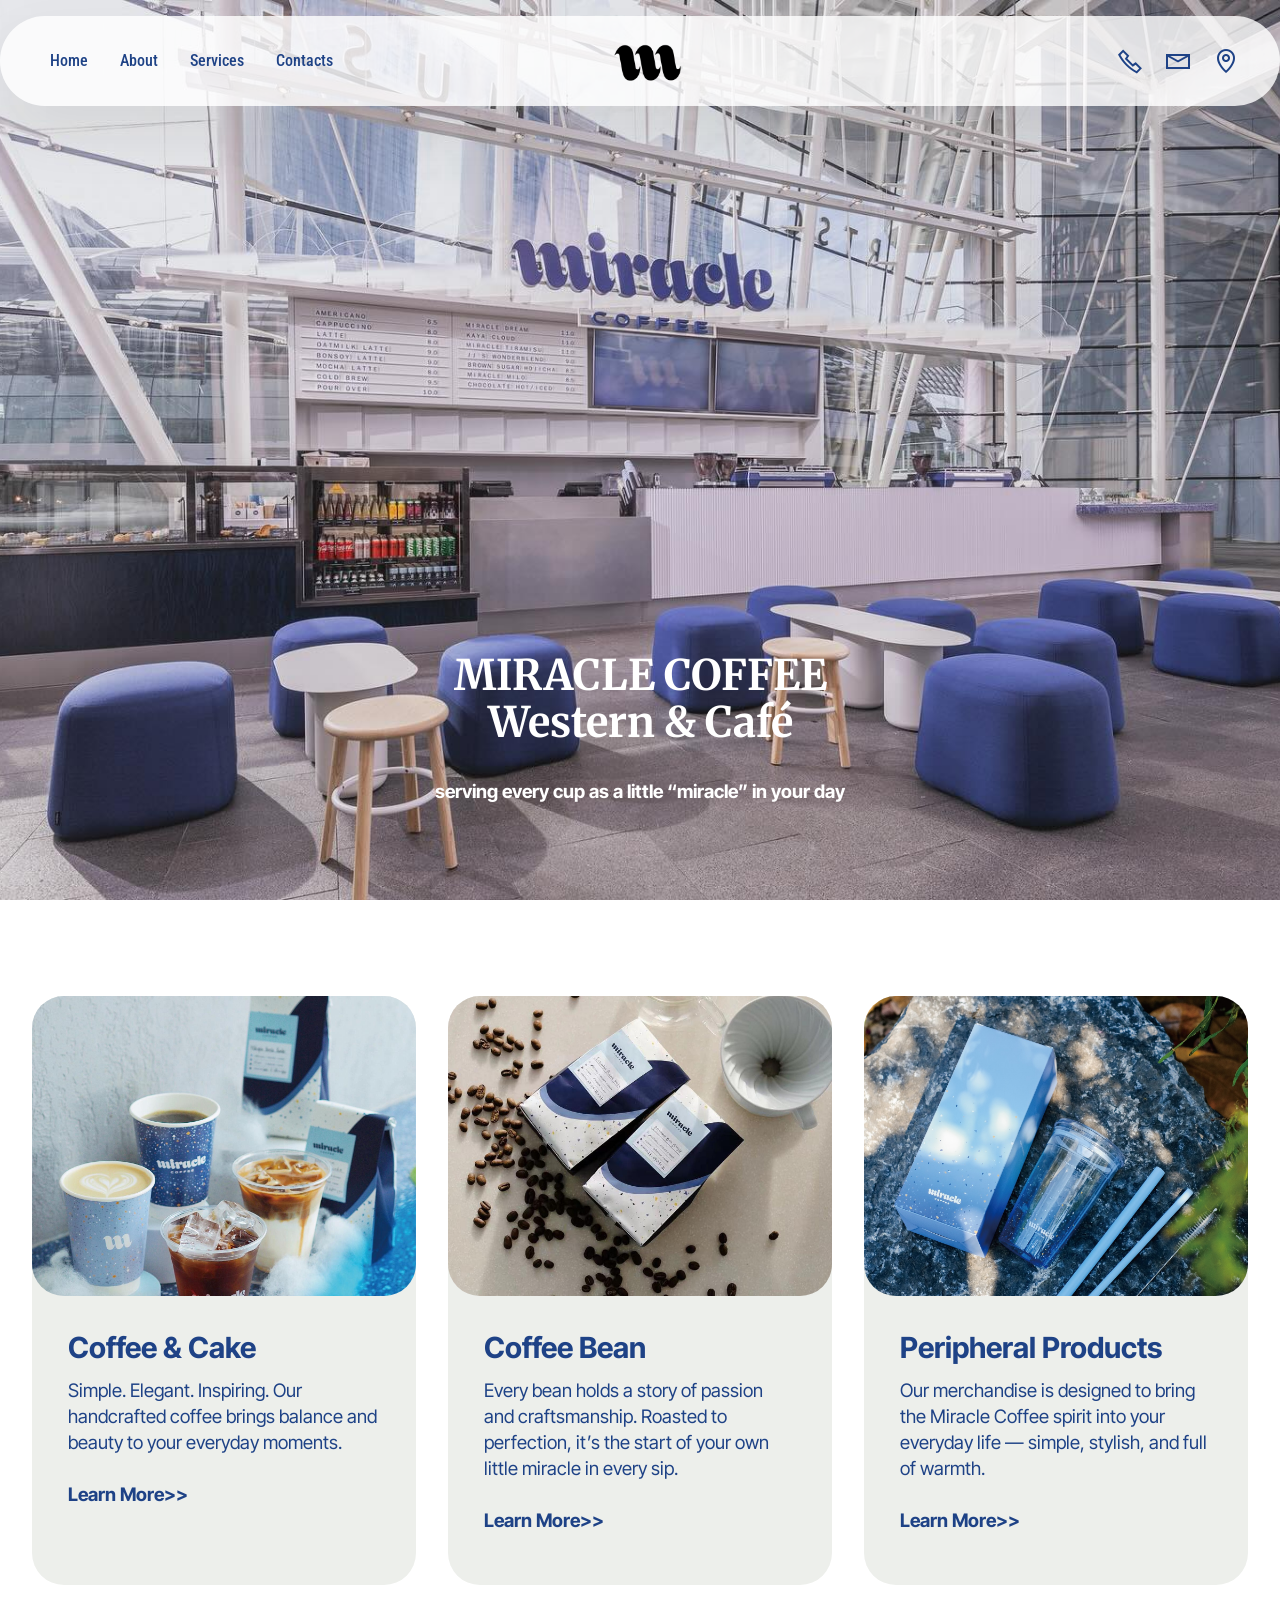
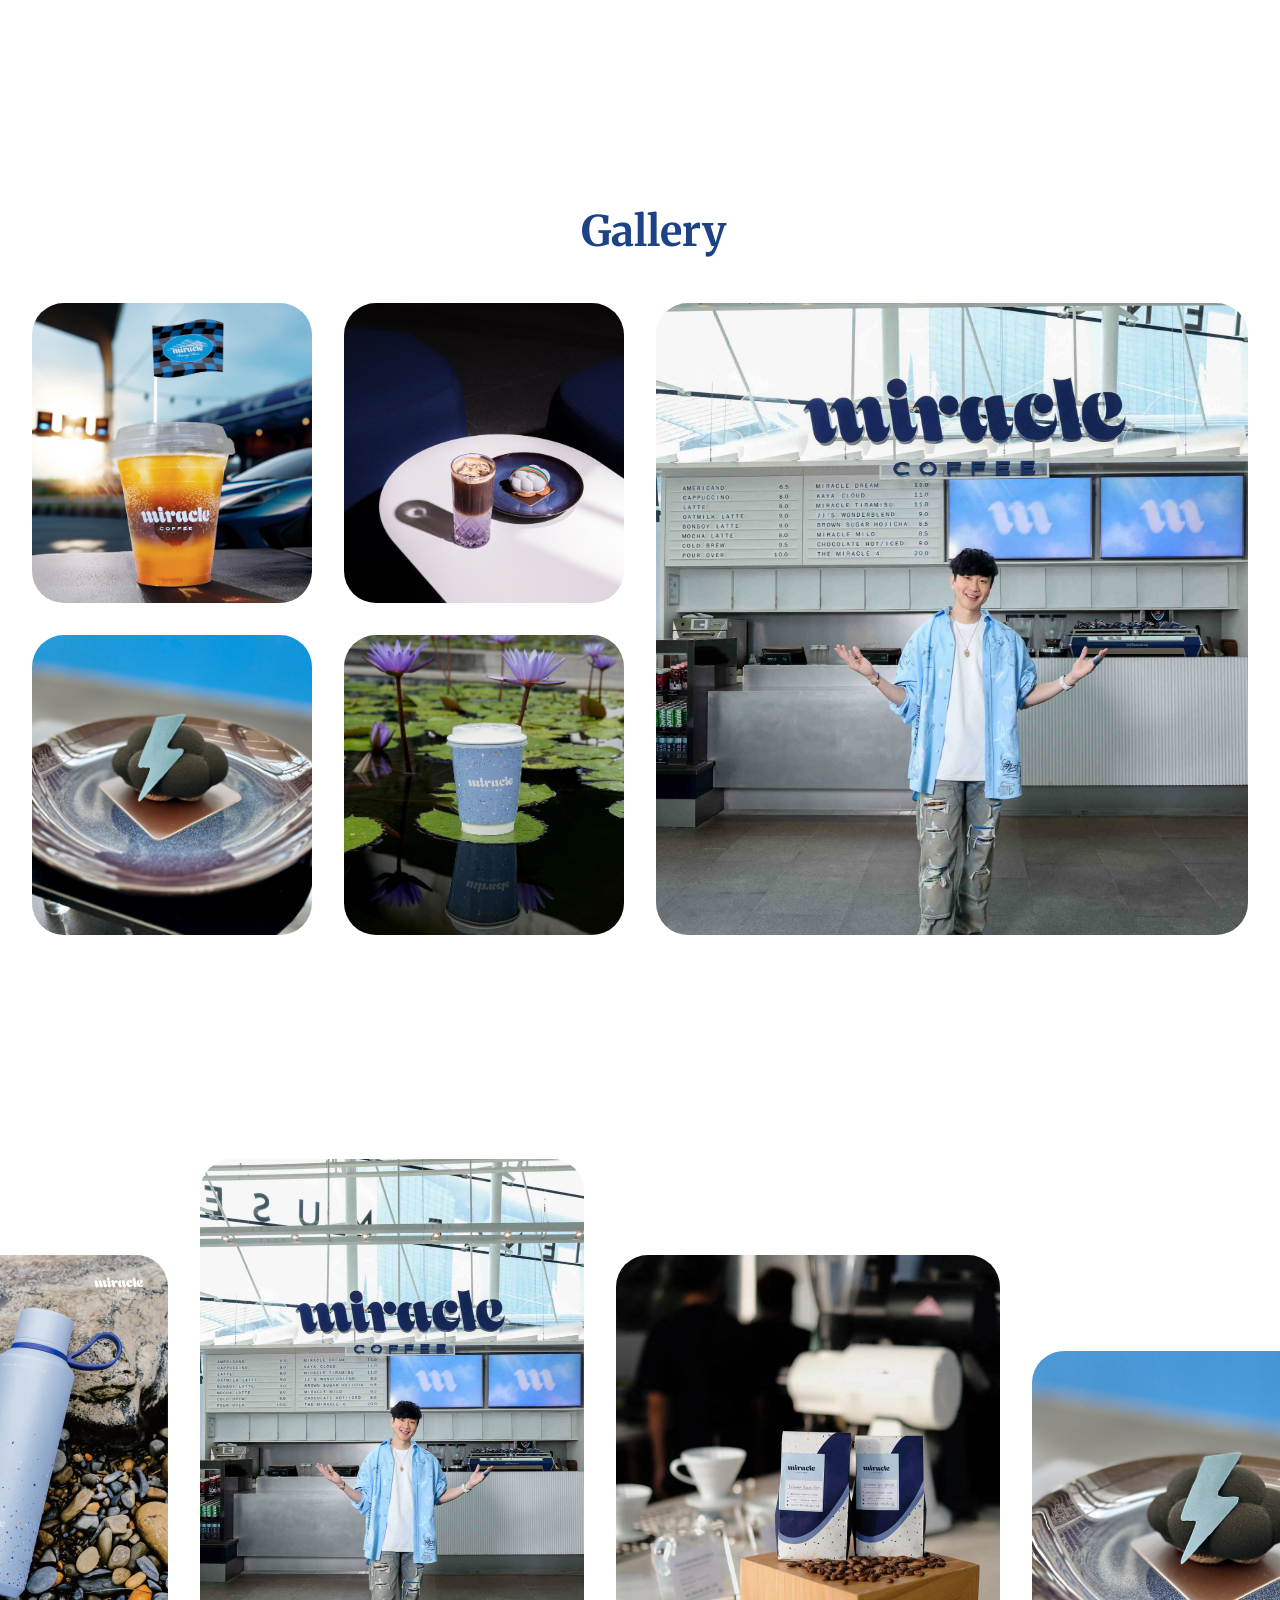
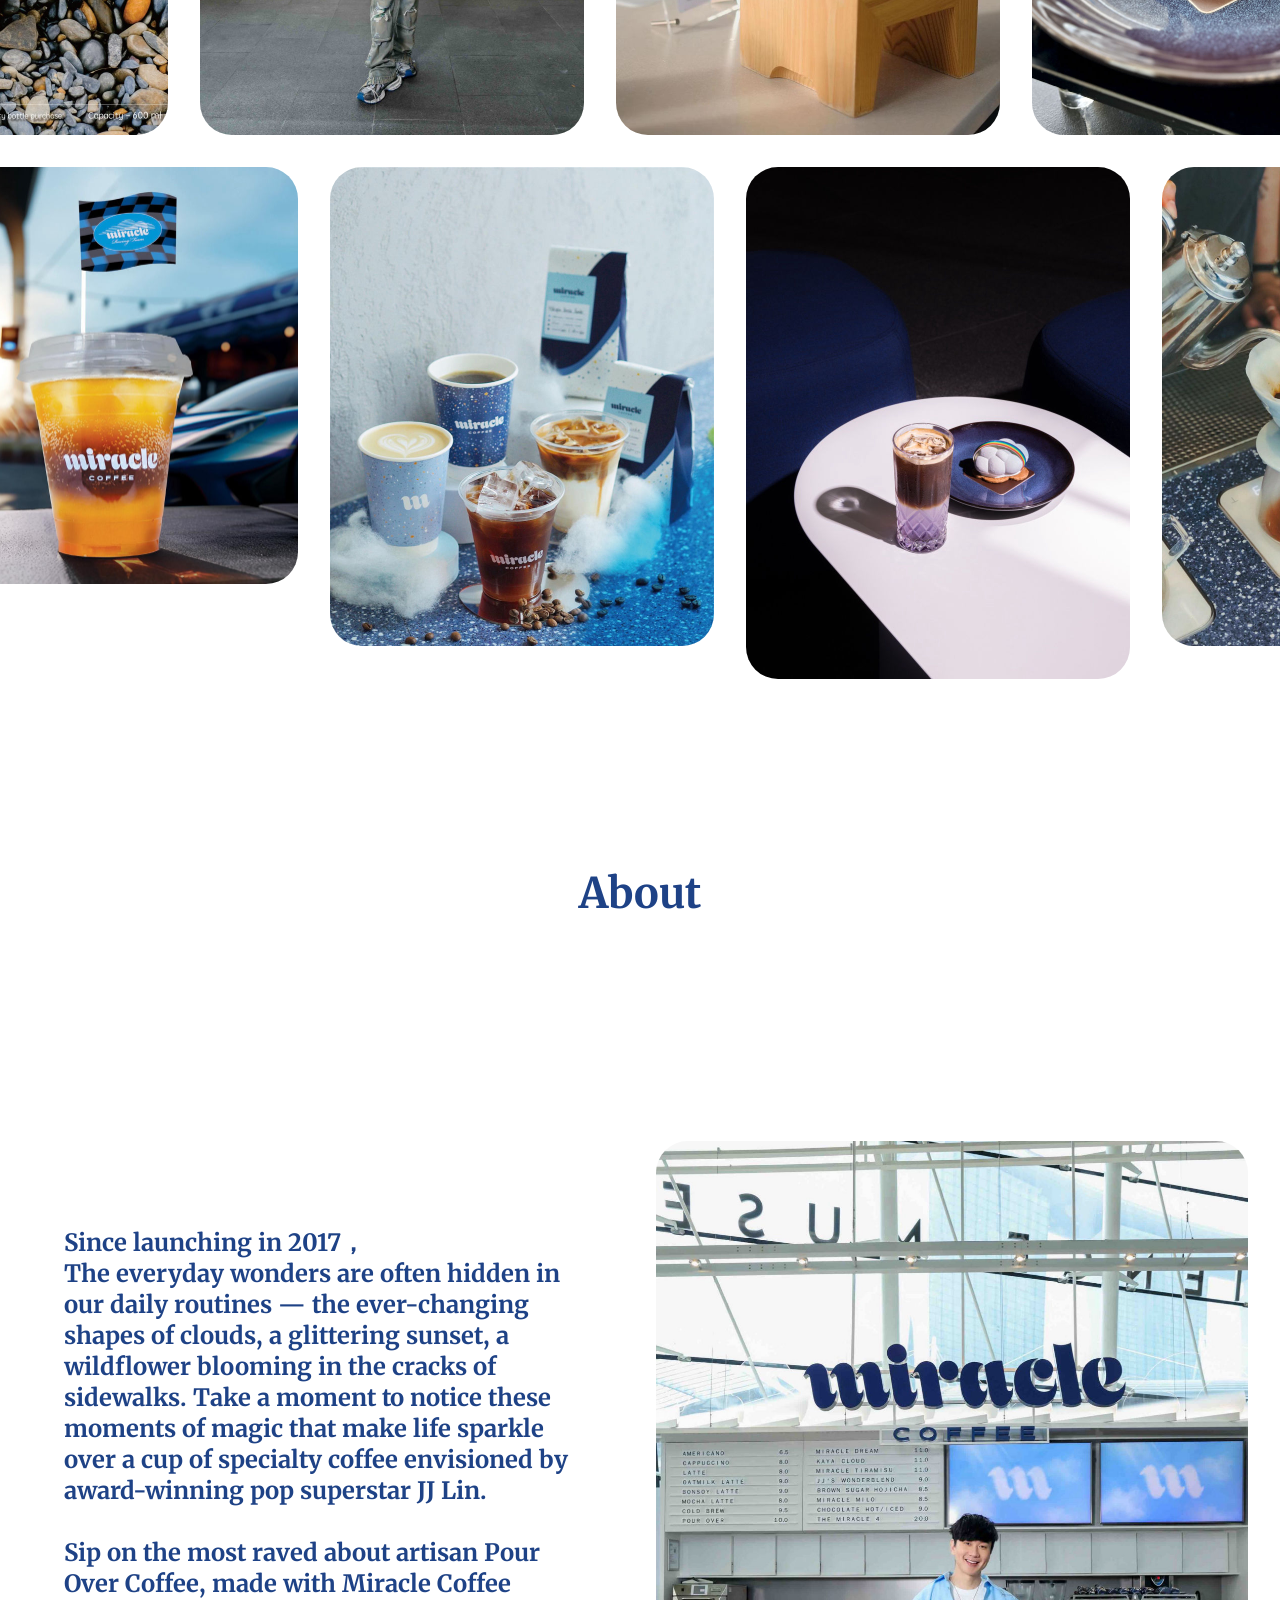
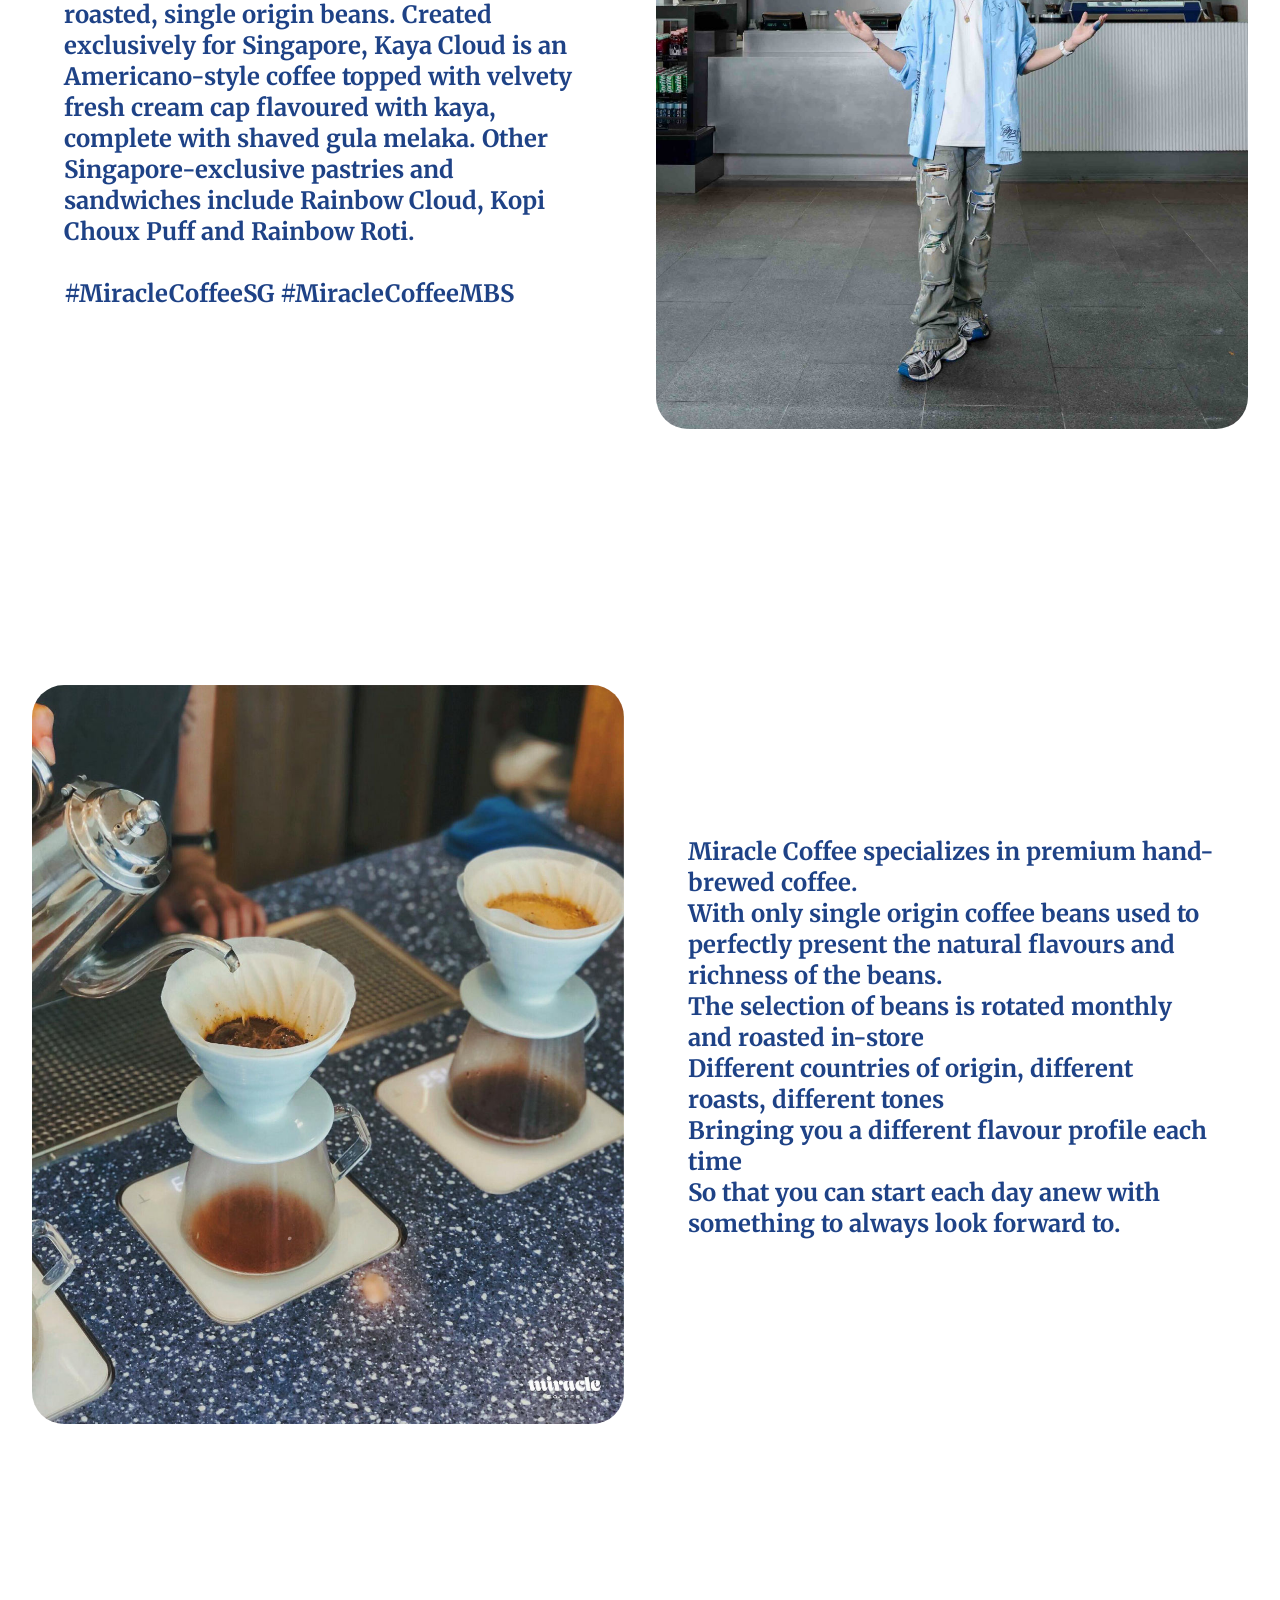
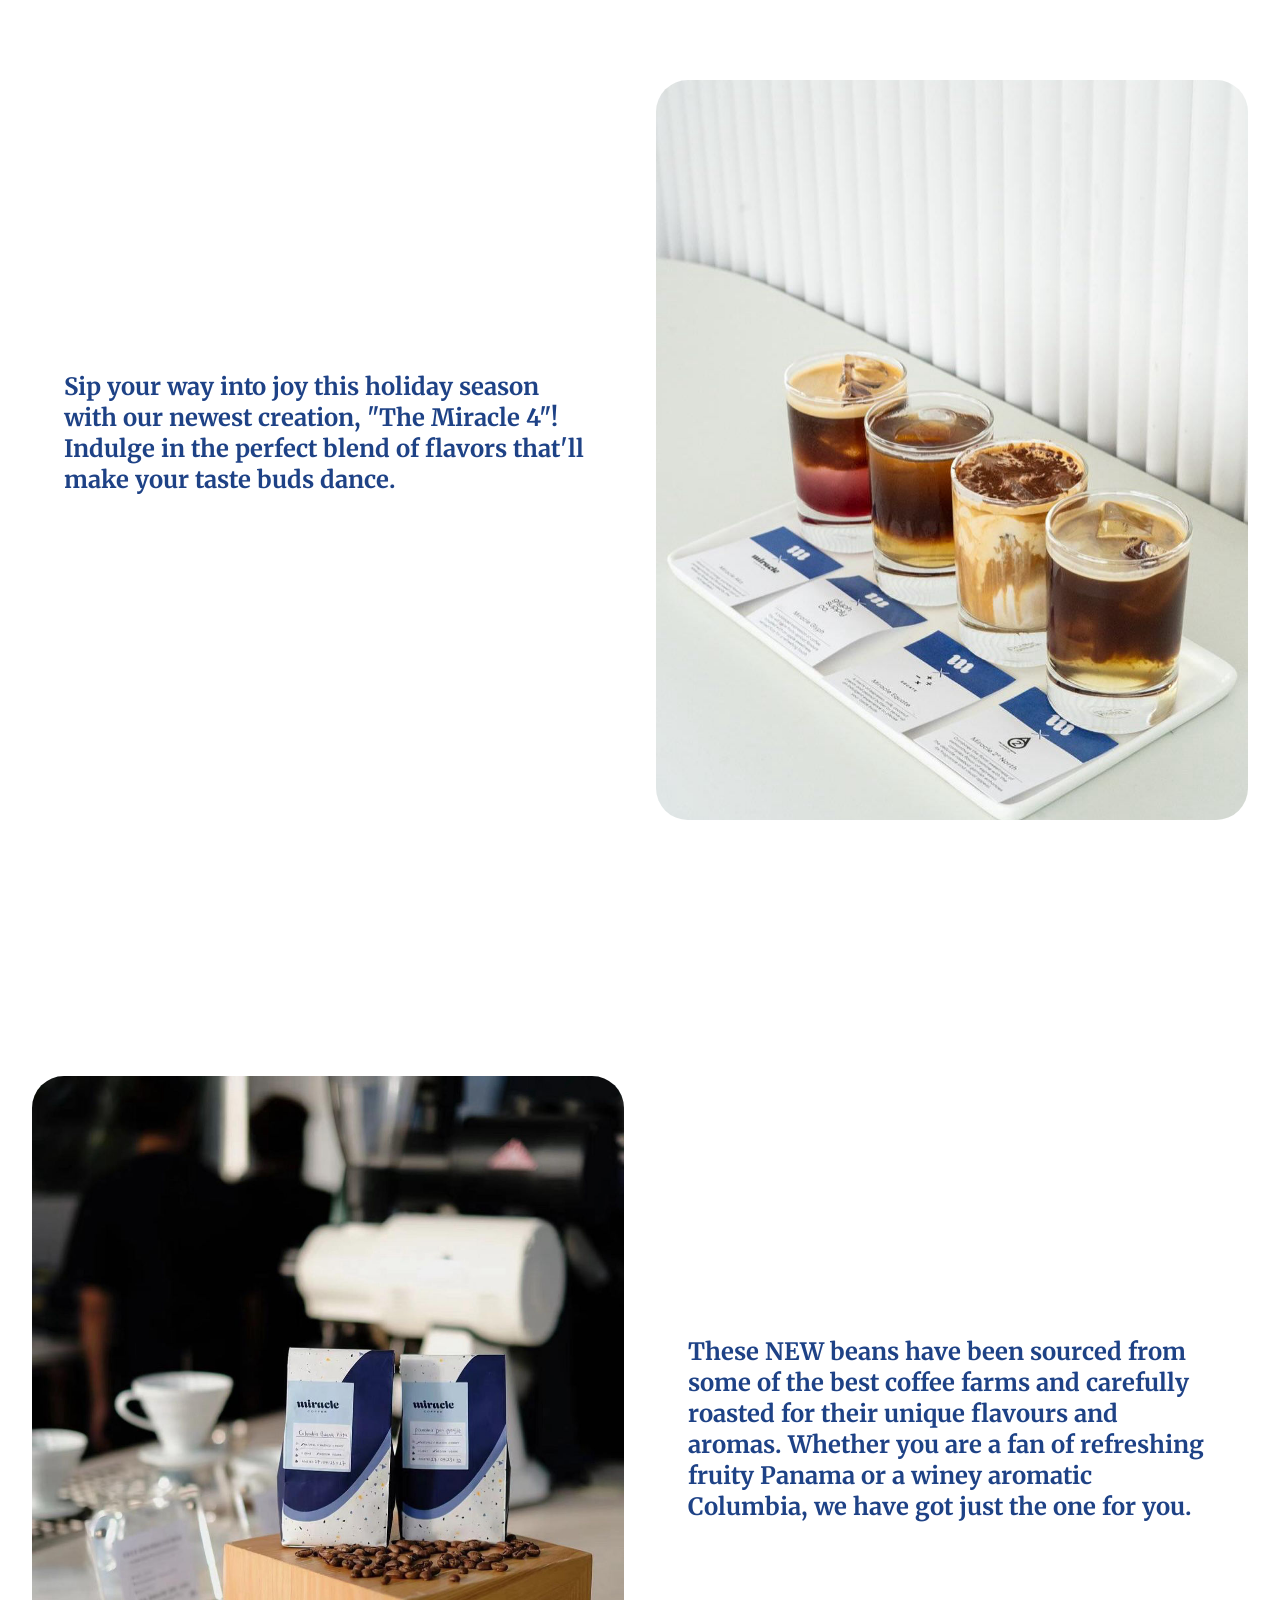
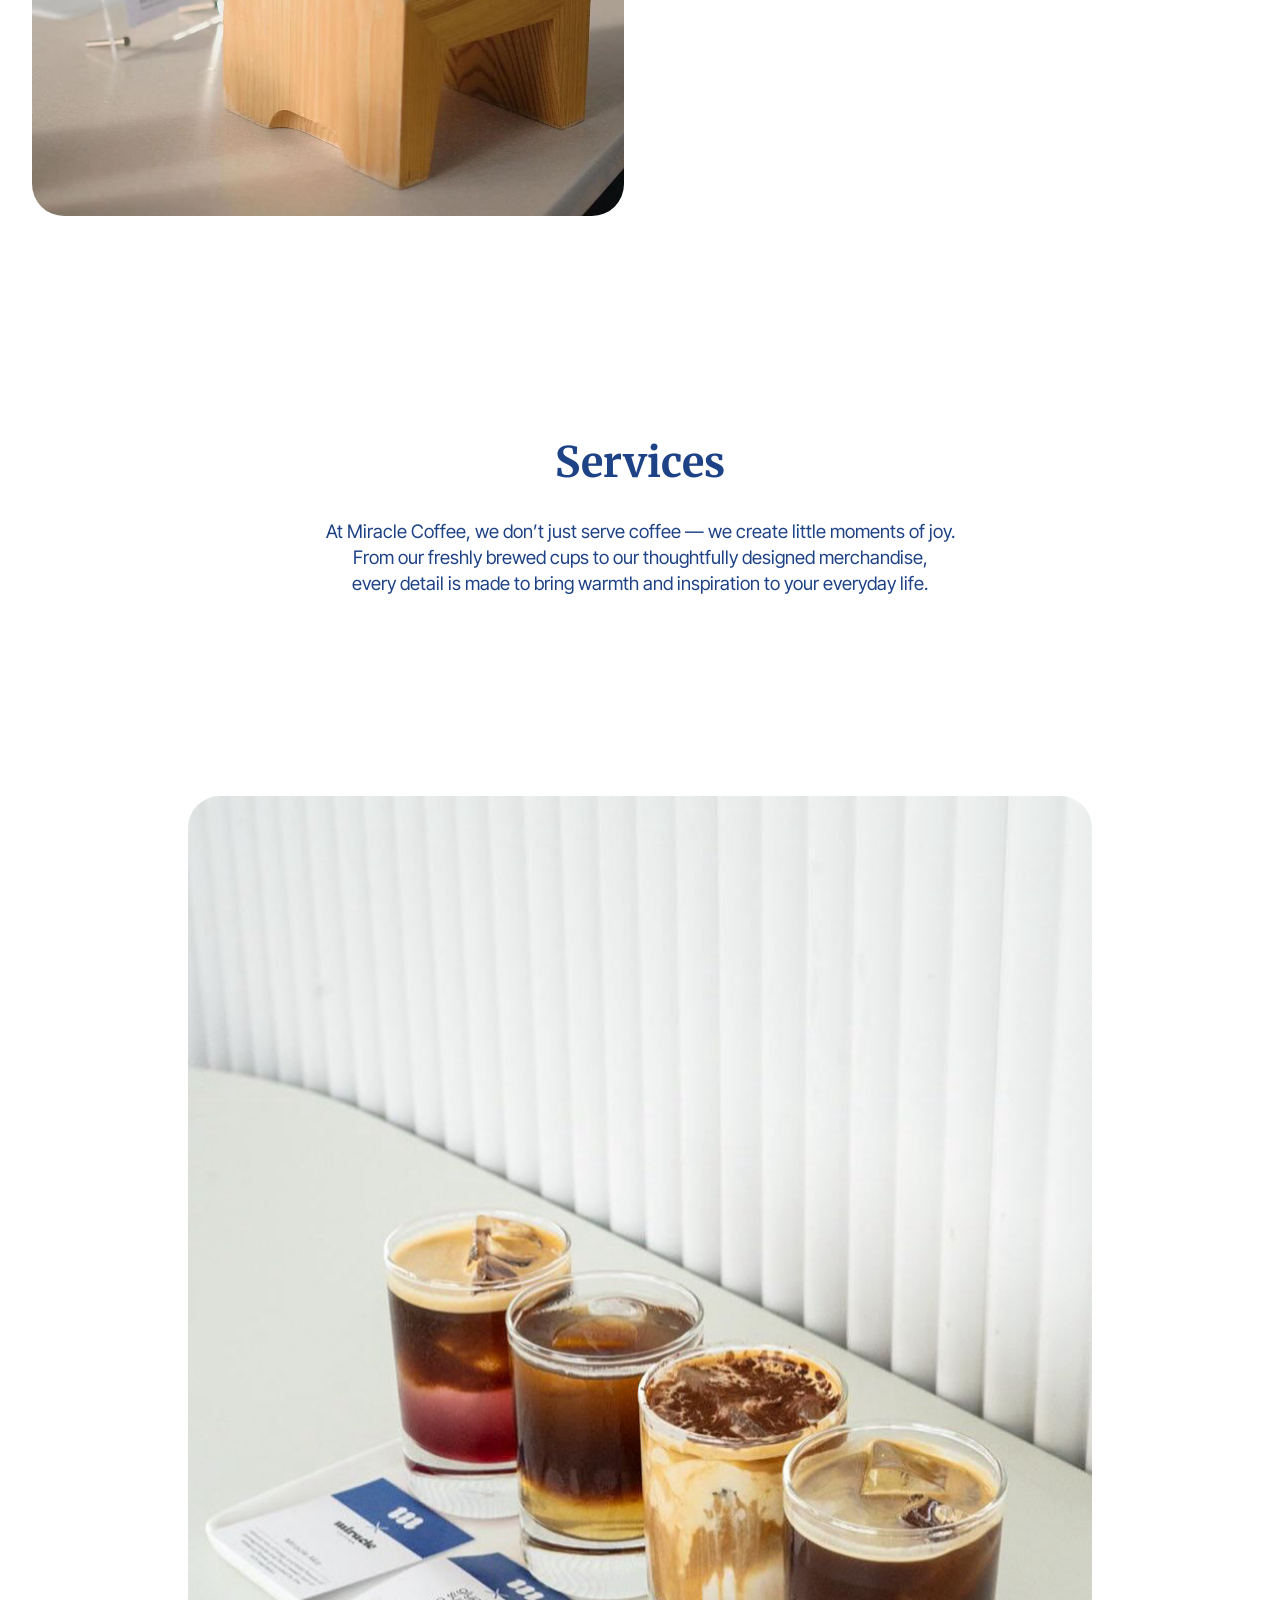
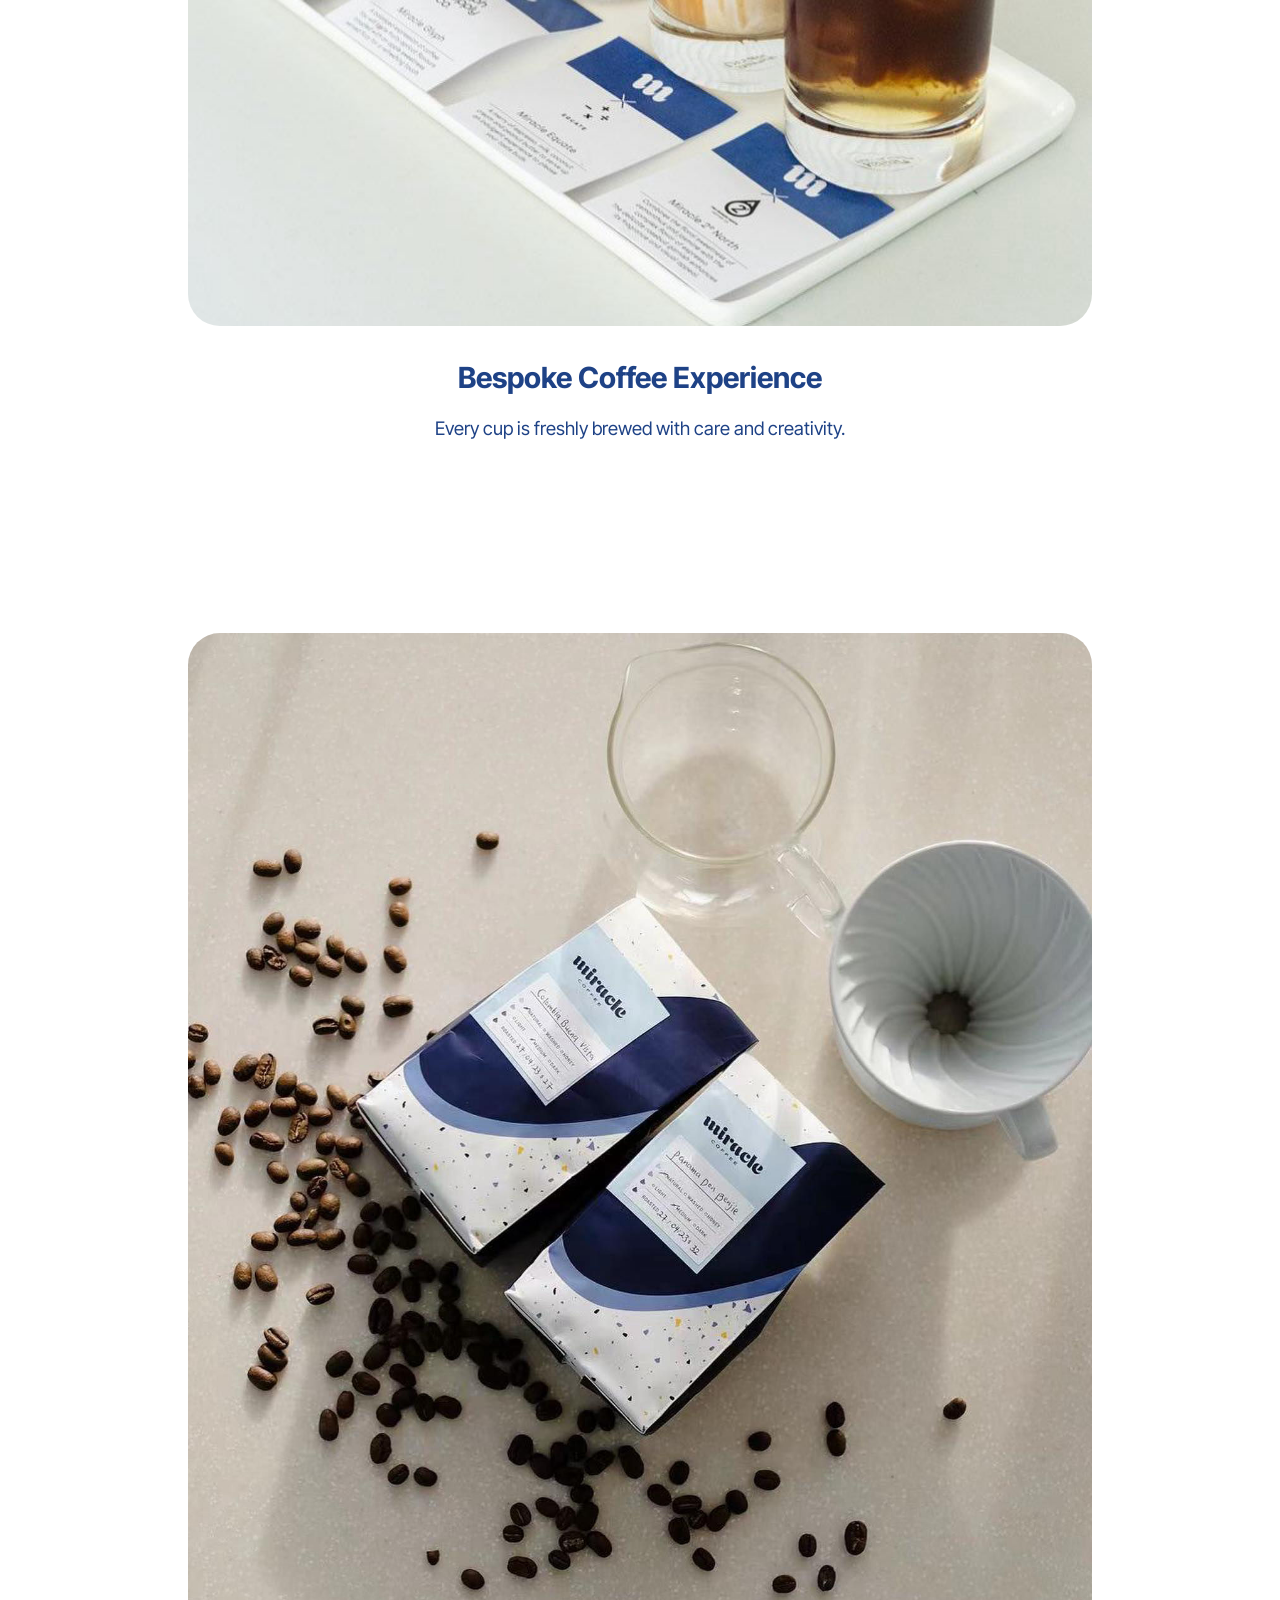
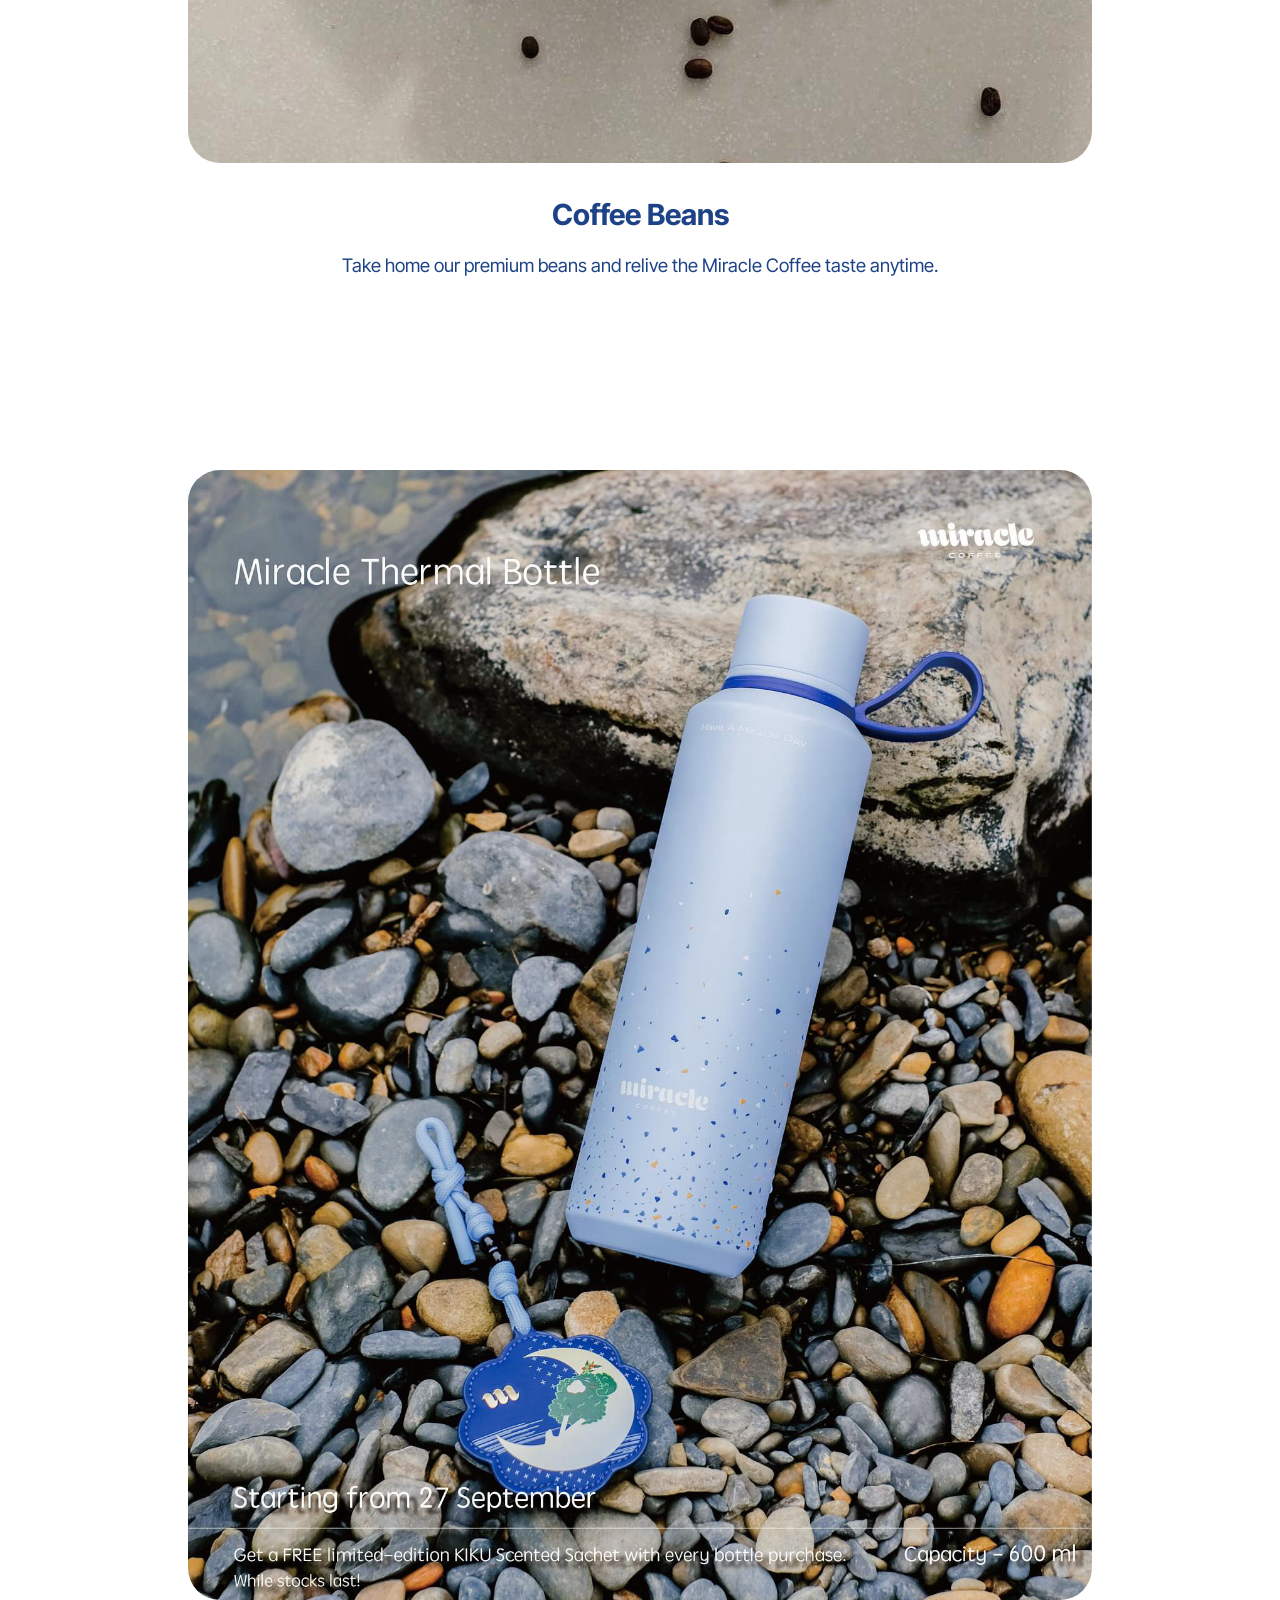
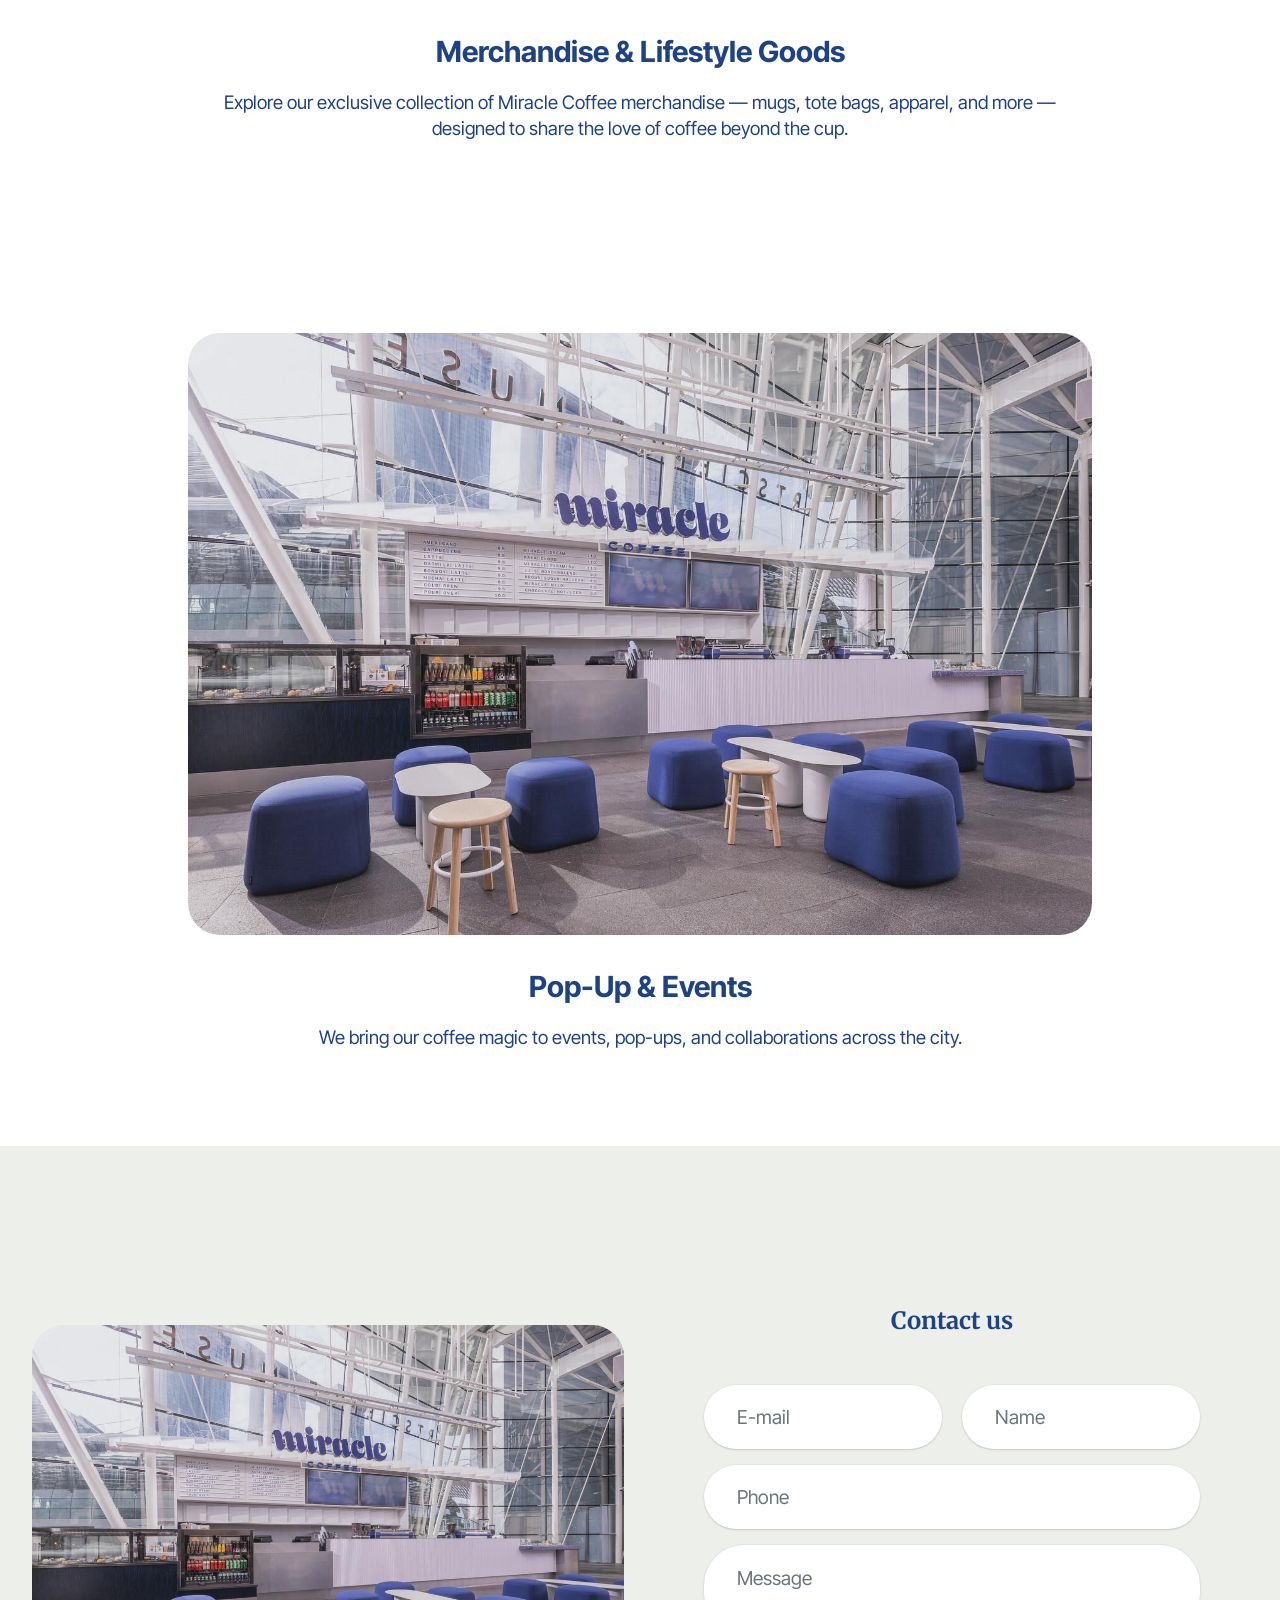
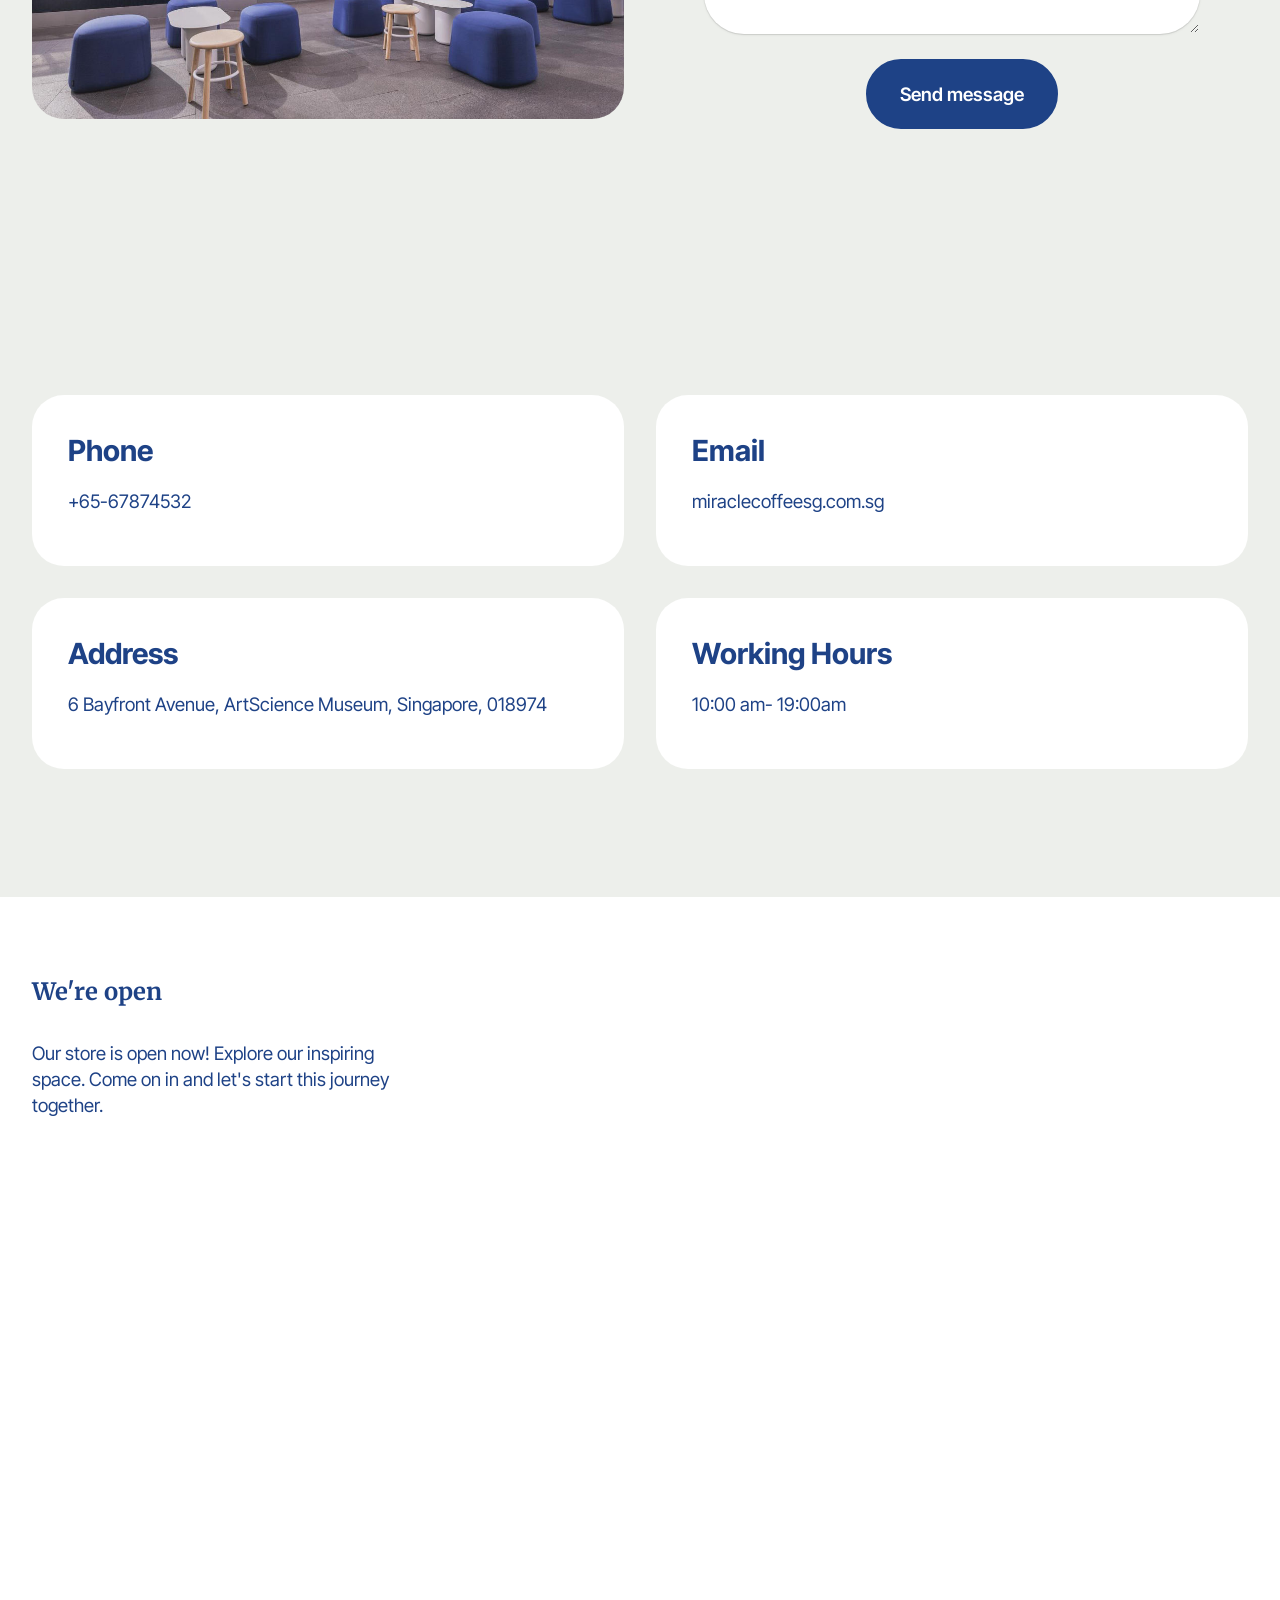
==== index.html @ 4e1d78af "Update index.html" ====
<!DOCTYPE html>
<html  >
<head>
  <!-- Site made with Mobirise Website Builder v6.1.4, https://mobirise.com -->
  <meta charset="UTF-8">
  <meta http-equiv="X-UA-Compatible" content="IE=edge">
  <meta name="generator" content="Mobirise v6.1.4, mobirise.com">
  <meta name="viewport" content="width=device-width, initial-scale=1, minimum-scale=1">
  <link rel="shortcut icon" href="assets/images/301805165-104330795756913-1776750005625541947-n-removebg-preview.png" type="image/x-icon">
  <meta name="description" content="">
  
  
  <title>MIracle Coffee 1</title>
  <link rel="stylesheet" href="assets/web/assets/mobirise-icons2/mobirise2.css">
  <link rel="stylesheet" href="assets/bootstrap/css/bootstrap.min.css">
  <link rel="stylesheet" href="assets/parallax/jarallax.css">
  <link rel="stylesheet" href="assets/dropdown/css/style.css">
  <link rel="stylesheet" href="assets/socicon/css/styles.css">
  <link rel="stylesheet" href="assets/theme/css/style.css">
  <link rel="preload" href="https://fonts.googleapis.com/css?family=Merriweather:300,400,500,600,700,800,900,300i,400i,500i,600i,700i,800i,900i&display=swap" as="style" onload="this.onload=null;this.rel='stylesheet'">
  <noscript><link rel="stylesheet" href="https://fonts.googleapis.com/css?family=Merriweather:300,400,500,600,700,800,900,300i,400i,500i,600i,700i,800i,900i&display=swap"></noscript>
  <link rel="preload" href="https://fonts.googleapis.com/css?family=Inter+Tight:100,200,300,400,500,600,700,800,900,100i,200i,300i,400i,500i,600i,700i,800i,900i&display=swap" as="style" onload="this.onload=null;this.rel='stylesheet'">
  <noscript><link rel="stylesheet" href="https://fonts.googleapis.com/css?family=Inter+Tight:100,200,300,400,500,600,700,800,900,100i,200i,300i,400i,500i,600i,700i,800i,900i&display=swap"></noscript>
  <link rel="preload" href="https://fonts.googleapis.com/css?family=Roboto+Condensed:100,200,300,400,500,600,700,800,900,100i,200i,300i,400i,500i,600i,700i,800i,900i&display=swap" as="style" onload="this.onload=null;this.rel='stylesheet'">
  <noscript><link rel="stylesheet" href="https://fonts.googleapis.com/css?family=Roboto+Condensed:100,200,300,400,500,600,700,800,900,100i,200i,300i,400i,500i,600i,700i,800i,900i&display=swap"></noscript>
  <link rel="preload" as="style" href="assets/mobirise/css/mbr-additional.css?v=6byZzJ"><link rel="stylesheet" href="assets/mobirise/css/mbr-additional.css?v=6byZzJ" type="text/css">

  
  
  
</head>
<body>
  
  <section data-bs-version="5.1" class="menu menu3 cid-uYOqbJSqLU" once="menu" id="menu03-9">
	

	<nav class="navbar navbar-dropdown navbar-fixed-top navbar-expand-lg">
		<div class="container">
			<div class="navbar-brand">
				<span class="navbar-logo">
					<a href="index.html">
						<img src="assets/images/301805165-104330795756913-1776750005625541947-n-removebg-preview.png" alt="Mobirise Website Builder" style="height: 5rem;">
					</a>
				</span>
				
			</div>
			<button class="navbar-toggler" type="button" data-toggle="collapse" data-bs-toggle="collapse" data-target="#navbarSupportedContent" data-bs-target="#navbarSupportedContent" aria-controls="navbarNavAltMarkup" aria-expanded="false" aria-label="Toggle navigation">
				<div class="hamburger">
					<span></span>
					<span></span>
					<span></span>
					<span></span>
				</div>
			</button>
			<div class="collapse navbar-collapse" id="navbarSupportedContent">
				<ul class="navbar-nav nav-dropdown nav-right" data-app-modern-menu="true"><li class="nav-item">
						<a class="nav-link link text-primary display-4" href="index.html#top">Home</a>
					</li><li class="nav-item"><a class="nav-link link text-primary display-4" href="index.html#article11-2d">About</a></li>
					<li class="nav-item">
						<a class="nav-link link show text-primary display-4" href="index.html#article11-2e" aria-expanded="false">Services</a>
					</li>
					<li class="nav-item">
						<a class="nav-link link text-primary display-4" href="index.html#form03-2m">Contacts</a>
					</li></ul>
				<div class="icons-menu">
					<a class="iconfont-wrapper" href="https://mobiri.se">
						<span class="p-2 mbr-iconfont mobi-mbri-phone mobi-mbri"></span>
					</a>
					<a class="iconfont-wrapper" href="https://mobiri.se">
						<span class="p-2 mbr-iconfont mobi-mbri-letter mobi-mbri"></span>
					</a>
					<a class="iconfont-wrapper" href="https://mobiri.se">
						<span class="p-2 mbr-iconfont mobi-mbri-map-pin mobi-mbri"></span>
					</a>
					
				</div>
				
			</div>
		</div>
	</nav>
</section>

<section data-bs-version="5.1" class="header16 cid-uYOrEh59bc mbr-fullscreen mbr-parallax-background" id="header17-a">
  
  
  <div class="container-fluid">
    <div class="row">
      <div class="content-wrap col-12 col-md-12">
        <h1 class="mbr-section-title mbr-fonts-style mbr-white mb-4 display-1">
          <br><strong>MIRACLE COFFEE</strong><div><strong>Western &amp; Café</strong></div></h1>
        
        <p class="mbr-fonts-style mbr-text mbr-white mb-4 display-7"><strong>serving every cup as a little<em> </em>“miracle” in your day</strong></p>
        
      </div>
    </div>
  </div>
</section>

<section data-bs-version="5.1" class="features4 start cid-uYOBExWtnb" id="features04-g">
	
	
	<div class="container">
		<div class="row justify-content-center">
			<div class="col-12 content-head">
				
			</div>
		</div>
		<div class="row">
			<div class="item features-image col-12 col-md-6 col-lg-4">
				<div class="item-wrapper">
					<div class="item-img">
						<img src="assets/images/470610408-550936231096365-851151692326108719-n-1.jpg" alt="Mobirise Website Builder">
					</div>
					<div class="item-content">
						<h5 class="item-title mbr-fonts-style display-5"><strong>Coffee &amp; Cake</strong></h5>
						<p class="mbr-text mbr-fonts-style display-7">Simple. Elegant. Inspiring. Our handcrafted coffee brings balance and beauty to your everyday moments.<br><br><a href="page4.html" class="text-primary"><strong>Learn More&gt;&gt;</strong></a><br></p>
						
					</div>

				</div>
			</div>
			<div class="item features-image col-12 col-md-6 col-lg-4">
				<div class="item-wrapper">
					<div class="item-img">
						<img src="assets/images/481477380-612297934960427-5396596899821233085-n.jpg" alt="Mobirise Website Builder">
					</div>
					<div class="item-content">
						<h5 class="item-title mbr-fonts-style display-5"><strong>Coffee Bean</strong></h5>
						<p class="mbr-text mbr-fonts-style display-7">Every bean holds a story of passion and craftsmanship. Roasted to perfection, it’s the start of your own little miracle in every sip.<br><br><a href="page5.html" class="text-primary"><strong>Learn More&gt;&gt;</strong></a><br>
						</p>
						
					</div>
				</div>
			</div>
			<div class="item features-image col-12 col-md-6 col-lg-4">
				<div class="item-wrapper">
					<div class="item-img">
						<img src="assets/images/498599114-17982119513830143-7688319181608224110-n.jpg" alt="Mobirise Website Builder">
					</div>
					<div class="item-content">
						<h5 class="item-title mbr-fonts-style display-5"><strong>Peripheral Products</strong></h5>
						<p class="mbr-text mbr-fonts-style display-7">Our merchandise is designed to bring the Miracle Coffee spirit into your everyday life — simple, stylish, and full of warmth.<br><br><a href="page6.html" class="text-primary"><strong>Learn More&gt;&gt;</strong></a><br>
						</p>
						
					</div>
				</div>
			</div>
		</div>
	</div>
</section>

<section data-bs-version="5.1" class="gallery05 cid-uYOCS6DNzI" id="gallery05-i">
    

    
    
    <div class="container">
        <div class="row justify-content-center">
            <div class="col-md-12 content-head mb-5">
                <h1 class="mbr-section-title mbr-fonts-style mb-0 display-1">
                    <strong>&nbsp; &nbsp;Gallery</strong></h1>
                
            </div>
        </div>
        <div class="row justify-content-center  blockContent">
            <div class="col-12 col-lg-6">
                <div class="row">
                    <div class="col-xs-12 col-sm-12 col-md-6 col-lg-6 active">
                        <div class="item-wrapper">
                            <div class="item-img">
                                <img src="assets/images/483066378-622679453922275-5436562945282788918-n.jpg" alt="Mobirise Website Builder" title="" data-slide-to="0" data-bs-slide-to="0" class="smallImage">
                            </div>

                        </div>
                    </div>
                    <div class="col-md-6 col-xs-12 col-sm-12 col-lg-6">
                        <div class="item-wrapper">
                            <div class="item-img">
                                <img src="assets/images/04-sc-miracle-coffee-singapore-jj-lin-hungrygowhere.jpg" alt="Mobirise Website Builder" title="" data-slide-to="1" data-bs-slide-to="1" class="smallImage">
                            </div>

                        </div>
                    </div>
                    <div class="col-xs-12 col-sm-12 col-md-6 col-lg-6">
                        <div class="item-wrapper">
                            <div class="item-img">
                                <img src="assets/images/img-8631.jpg" alt="Mobirise Website Builder" title="" data-slide-to="2" data-bs-slide-to="2" class="smallImage">
                            </div>
                        </div>
                    </div>
                    <div class="col-xs-12 col-sm-12 col-md-6 col-lg-6">
                        <div class="item-wrapper">
                            <div class="item-img">
                                <img src="assets/images/469875058-556351093888445-3016398862275110903-n.jpg" alt="Mobirise Website Builder" title="" data-slide-to="3" data-bs-slide-to="3" class="smallImage">
                            </div>
                        </div>
                    </div>
                </div>
            </div>
            <div class="col-12 col-lg-6">
                <div class="item-wrapper">
                    <div class="item-img ">
                        <img class="w-100 largeImage" src="assets/images/jj-lin-in-front-of-the-flagship-cafe-counter-scaled.jpg" alt="Mobirise Website Builder" data-slide-to="3" data-bs-slide-to="3">
                    </div>

                </div>
            </div>
        </div>
    </div>
</section>

<section data-bs-version="5.1" class="gallery4 cid-uZ0b08Pn0v" id="gallery04-1i">
  
  
  <div class="container-fluid gallery-wrapper">
    <div class="row justify-content-center">
      <div class="col-12 content-head">
        
      </div>
    </div>
    <div class="grid-container">
      <div class="grid-container-1" style="transform: translate3d(-200px, 0px, 0px);">
        <div class="grid-item">
          <img src="assets/images/551801381-17996030633830143-6296953512061524908-n-768x960.jpg" alt="Mobirise Website Builder">
        </div>
        <div class="grid-item">
          <img src="assets/images/jj-lin-in-front-of-the-flagship-cafe-counter-scaled-768x1151.jpg" alt="Mobirise Website Builder">
        </div>
        <div class="grid-item">
          <img src="assets/images/481780273-612298191627068-6673244342465356547-n-768x960.jpg" alt="Mobirise Website Builder">
        </div>
        <div class="grid-item">
          <img src="assets/images/img-8631-768x768.jpg" alt="Mobirise Website Builder">
        </div>
      </div>
      <div class="grid-container-2" style="transform: translate3d(-70px, 0px, 0px);">
        <div class="grid-item">
          <img src="assets/images/483066378-622679453922275-5436562945282788918-n-768x835.jpg" alt="Mobirise Website Builder">
        </div>
        <div class="grid-item">
          <img src="assets/images/470610408-550936231096365-851151692326108719-n-768x958.jpg" alt="Mobirise Website Builder">
        </div>
        <div class="grid-item">
          <img src="assets/images/04-sc-miracle-coffee-singapore-jj-lin-hungrygowhere-768x1024.jpg" alt="Mobirise Website Builder">
        </div>
        <div class="grid-item">
          <img src="assets/images/471149863-550936171096371-1364765963683925314-n-768x958.jpg" alt="Mobirise Website Builder">
        </div>
      </div>
    </div>
  </div>
</section>

<section data-bs-version="5.1" class="article11 cid-uZ0W2i057S" id="article11-2d">
    

    
    
    <div class="container">
        <div class="row justify-content-center">
            <div class="title col-md-12 col-lg-10">
                <h3 class="mbr-section-title mbr-fonts-style align-center mt-0 mb-0 display-1"><strong>About</strong></h3>
                
                
            </div>
        </div>
    </div>
</section>

<section data-bs-version="5.1" class="start article4 cid-uZ0VawvQtM" id="article04-29">
	

	
	

	<div class="container">
		<div class="row justify-content-center">
			<div class="col-12 col-md-12 col-lg-6 image-wrapper">
				<img class="w-100" src="assets/images/jj-lin-in-front-of-the-flagship-cafe-counter-scaled-1170x1754.jpg" alt="Mobirise Website Builder">
			</div>
			<div class="col-12 col-md-12 col-lg">
				<div class="text-wrapper align-left">
					<h1 class="mbr-section-title mbr-fonts-style mb-4 display-2"><strong>Since launching in 2017，</strong><div><strong>The everyday wonders are often hidden in our daily routines — the ever-changing shapes of clouds, a glittering sunset, a wildflower blooming in the cracks of sidewalks. Take a moment to notice these moments of magic that make life sparkle over a cup of specialty coffee envisioned by award-winning pop superstar JJ Lin.</strong></div><div><strong><br></strong></div><div><strong>Sip on the most raved about artisan Pour Over Coffee, made with Miracle Coffee roasted, single origin beans. Created exclusively for Singapore, Kaya Cloud is an Americano-style coffee topped with velvety fresh cream cap flavoured with kaya, complete with shaved gula melaka. Other Singapore-exclusive pastries and sandwiches include Rainbow Cloud, Kopi Choux Puff and Rainbow Roti.</strong></div><div><br></div><div><strong>#MiracleCoffeeSG #MiracleCoffeeMBS</strong></div></h1>
					
					
				</div>
			</div>
		</div>
	</div>
</section>

<section data-bs-version="5.1" class="start article2 cid-uZ0Vb2bVn6" id="article02-2a">
	

	
	

	<div class="container">
		<div class="row justify-content-center">
			<div class="col-12 col-md-12 col-lg-6 image-wrapper">
				<img class="w-100" src="assets/images/471149863-550936171096371-1364765963683925314-n-1170x1460.jpg" alt="Mobirise Website Builder">
			</div>
			<div class="col-12 col-md-12 col-lg">
				<div class="text-wrapper align-left">
					<h1 class="mbr-section-title mbr-fonts-style mb-4 display-2"><strong>Miracle Coffee specializes in premium hand-brewed coffee.</strong><div><strong>With only single origin coffee beans used to perfectly present the natural flavours and richness of the beans.</strong></div><div><strong>The selection of beans is rotated monthly and roasted in-store</strong></div><div><strong>Different countries of origin, different roasts, different tones</strong></div><div><strong>Bringing you a different flavour profile each time</strong></div><div><strong>So that you can start each day anew with something to always look forward to.</strong></div></h1>
					
					
				</div>
			</div>
		</div>
	</div>
</section>

<section data-bs-version="5.1" class="start article4 cid-uZ0Vc24juN" id="article04-2b">
	

	
	

	<div class="container">
		<div class="row justify-content-center">
			<div class="col-12 col-md-12 col-lg-6 image-wrapper">
				<img class="w-100" src="assets/images/469511061-17963204165830143-7533608566382138299-n-900x1125.jpg" alt="Mobirise Website Builder">
			</div>
			<div class="col-12 col-md-12 col-lg">
				<div class="text-wrapper align-left">
					<h1 class="mbr-section-title mbr-fonts-style mb-4 display-2"><strong>Sip your way into joy this holiday season with our newest creation, "The Miracle 4"! Indulge in the perfect blend of flavors that'll make your taste buds dance.</strong></h1>
					
					
				</div>
			</div>
		</div>
	</div>
</section>

<section data-bs-version="5.1" class="start article2 cid-uZ0VctwTwj" id="article02-2c">
	

	
	

	<div class="container">
		<div class="row justify-content-center">
			<div class="col-12 col-md-12 col-lg-6 image-wrapper">
				<img class="w-100" src="assets/images/481780273-612298191627068-6673244342465356547-n-1170x1463.jpg" alt="Mobirise Website Builder">
			</div>
			<div class="col-12 col-md-12 col-lg">
				<div class="text-wrapper align-left">
					<h1 class="mbr-section-title mbr-fonts-style mb-4 display-2"><strong>These NEW beans have been sourced from some of the best coffee farms and carefully roasted for their unique flavours and aromas. Whether you are a fan of refreshing fruity Panama or a winey aromatic Columbia, we have got just the one for you.</strong></h1>
					
					
				</div>
			</div>
		</div>
	</div>
</section>

<section data-bs-version="5.1" class="article11 cid-uZ0WcAAHVJ" id="article11-2e">
    

    
    
    <div class="container">
        <div class="row justify-content-center">
            <div class="title col-md-12 col-lg-10">
                <h3 class="mbr-section-title mbr-fonts-style align-center mt-0 mb-0 display-1"><strong>Services</strong></h3>
                <h4 class="mbr-section-subtitle align-center mbr-fonts-style mt-4 display-7">At Miracle Coffee, we don’t just serve coffee — we create little moments of joy.<div>From our freshly brewed cups to our thoughtfully designed merchandise,</div><div>every detail is made to bring warmth and inspiration to your everyday life.</div></h4>
                
            </div>
        </div>
    </div>
</section>

<section data-bs-version="5.1" class="image01 cid-uZ0Wmx3Ylj" id="image01-2f">
  

  
  

  <div class="container">
    <div class="row justify-content-center">
      <div class="col-12 col-lg-9">
        <div class="image-wrapper mb-4">
          <img class="w-100" src="assets/images/469511061-17963204165830143-7533608566382138299-n-900x1125.jpg" alt="Mobirise Website Builder">
        </div>
        <h4 class="mbr-description mbr-fonts-style mb-3 align-center display-5"><strong>Bespoke Coffee Experience</strong></h4>
        <p class="mbr-description mbr-fonts-style mb-0 align-center display-7">Every cup is freshly brewed with care and creativity.</p>
      </div>
    </div>
  </div>
</section>

<section data-bs-version="5.1" class="image01 cid-uZ0WJBcRel" id="image01-2j">
  

  
  

  <div class="container">
    <div class="row justify-content-center">
      <div class="col-12 col-lg-9">
        <div class="image-wrapper mb-4">
          <img class="w-100" src="assets/images/481477380-612297934960427-5396596899821233085-n-1440x1800.jpg" alt="Mobirise Website Builder">
        </div>
        <h4 class="mbr-description mbr-fonts-style mb-3 align-center display-5"><strong>Coffee Beans</strong></h4>
        <p class="mbr-description mbr-fonts-style mb-0 align-center display-7">Take home our premium beans and relive the Miracle Coffee taste anytime.</p>
      </div>
    </div>
  </div>
</section>

<section data-bs-version="5.1" class="image01 cid-uZ0WnbcyRe" id="image01-2h">
  

  
  

  <div class="container">
    <div class="row justify-content-center">
      <div class="col-12 col-lg-9">
        <div class="image-wrapper mb-4">
          <img class="w-100" src="assets/images/551801381-17996030633830143-6296953512061524908-n-1440x1800.jpg" alt="Mobirise Website Builder">
        </div>
        <h4 class="mbr-description mbr-fonts-style mb-3 align-center display-5"><strong>Merchandise &amp; Lifestyle Goods</strong></h4>
        <p class="mbr-description mbr-fonts-style mb-0 align-center display-7">Explore our exclusive collection of Miracle Coffee merchandise — mugs, tote bags, apparel, and more — designed to share the love of coffee beyond the cup.</p>
      </div>
    </div>
  </div>
</section>

<section data-bs-version="5.1" class="image01 cid-uZ0WnwYWq4" id="image01-2i">
  

  
  

  <div class="container">
    <div class="row justify-content-center">
      <div class="col-12 col-lg-9">
        <div class="image-wrapper mb-4">
          <img class="w-100" src="assets/images/467466325-17961017225830143-9071913292637468583-n-1440x959.jpg" alt="Mobirise Website Builder">
        </div>
        <h4 class="mbr-description mbr-fonts-style mb-3 align-center display-5"><strong>Pop-Up &amp; Events</strong></h4>
        <p class="mbr-description mbr-fonts-style mb-0 align-center display-7">We bring our coffee magic to events, pop-ups, and collaborations across the city.</p>
      </div>
    </div>
  </div>
</section>

<section data-bs-version="5.1" class="form03 cid-uZ0XpK1VAs" id="form03-2m">
    

    

    <div class="container">
        <div class="row justify-content-center">
            <div class="col-12 col-lg item-wrapper">
                <div class="mbr-section-head mb-5">
                    <h3 class="mbr-section-title mbr-fonts-style align-center mb-0 display-2">
                        <strong>Contact us</strong>
                    </h3>
                    
                </div>
                <div class="col-lg-12 mx-auto mbr-form" data-form-type="formoid">
                    <form action="https://mobirise.eu/" method="POST" class="mbr-form form-with-styler" data-form-title="Form Name"><input type="hidden" name="email" data-form-email="true" value="6dPuqFIHUddPiILx78KCh8/C+C/EC4RF6rLCrEiahQwXdYmqem8Ua1Rjgffj6h5p4ShxLxDIggcjCQae53eddiWo8dKNtrT2jL4DXarh+zGLzyh4ASUbhODSkDWCi4LN">
                        <div class="row">
                            <div hidden="hidden" data-form-alert="" class="alert alert-success col-12">Thanks for filling out the form!</div>
                            <div hidden="hidden" data-form-alert-danger="" class="alert alert-danger col-12">
                                Oops...! some problem!
                            </div>
                        </div>
                        <div class="dragArea row">
                            <div class="col-md col-sm-12 form-group mb-3 mb-3" data-for="name">
                                <input type="text" name="name" placeholder="Name" data-form-field="name" class="form-control" value="" id="name-form03-2m">
                            </div>
                            <div class="col-md col-sm-12 form-group mb-3 mb-3" data-for="email">
                                <input type="email" name="email" placeholder="E-mail" data-form-field="email" class="form-control" value="" id="email-form03-2m">
                            </div>
                            <div class="col-12 form-group mb-3 mb-3" data-for="phone">
                                <input type="tel" name="phone" placeholder="Phone" data-form-field="phone" class="form-control" value="" id="phone-form03-2m">
                            </div>
                            <div class="col-12 form-group mb-3 mb-3" data-for="textarea">
                                <textarea name="textarea" placeholder="Message" data-form-field="textarea" class="form-control" id="textarea-form03-2m"></textarea>
                            </div>
                            <div class="col-lg-12 col-md-12 col-sm-12 align-center mbr-section-btn">
                                <button type="submit" class="btn btn-primary display-7">
                                    Send message
                                </button>
                            </div>
                        </div>
                    </form>
                </div>


            </div>
            <div class="col-12 col-lg-6">
                <div class="image-wrapper">
                    <img class="w-100" src="assets/images/467466325-17961017225830143-9071913292637468583-n-1170x779.jpg" alt="Mobirise Website Builder">
                </div>
            </div>

        </div>
    </div>
</section>

<section data-bs-version="5.1" class="contacts01 cid-uZ0XlQCh83" id="contacts01-2k">
    

    
    
    <div class="container">
        <div class="row justify-content-center">
            <div class="col-12 content-head">
                
            </div>
        </div>
        <div class="row">
            <div class="item features-without-image col-12 col-md-6 active">
                <div class="item-wrapper">
                    <div class="text-wrapper">
                        <h6 class="card-title mbr-fonts-style mb-3 display-5">
                            <strong>Phone</strong>
                        </h6>
                        <p class="mbr-text mbr-fonts-style display-7">+65-67874532</p>
                    </div>
                </div>
            </div>
            <div class="item features-without-image col-12 col-md-6">
                <div class="item-wrapper">
                    <div class="text-wrapper">
                        <h6 class="card-title mbr-fonts-style mb-3 display-5">
                            <strong>Email</strong>
                        </h6>
                        <p class="mbr-text mbr-fonts-style display-7">miraclecoffeesg.com.sg</p>
                    </div>
                </div>
            </div>
            <div class="item features-without-image col-12 col-md-6">
                <div class="item-wrapper">
                    <div class="text-wrapper">
                        <h6 class="card-title mbr-fonts-style mb-3 display-5">
                            <strong>Address</strong>
                        </h6>
                        <p class="mbr-text mbr-fonts-style display-7">6 Bayfront Avenue, ArtScience Museum, Singapore, 018974</p>
                    </div>
                </div>
            </div>
            <div class="item features-without-image col-12 col-md-6">
                <div class="item-wrapper">
                    <div class="text-wrapper">
                        <h6 class="card-title mbr-fonts-style mb-3 display-5">
                            <strong>Working Hours</strong>
                        </h6>
                        <p class="mbr-text mbr-fonts-style display-7">10:00 am- 19:00am</p>
                    </div>
                </div>
            </div>
        </div>
    </div>
</section>

<section data-bs-version="5.1" class="contacts03 cid-uYP299PQpN" id="contacts03-k">
  

  
  <div class="container">
    <div class="row justify-content-center">
      <div class="col-lg-4">
        <div class="col-12 col-md-12">
          <h5 class="mbr-section-title mbr-fonts-style mt-0 mb-4 display-2">
            <strong>We're open</strong>
          </h5>
          <h6 class="mbr-section-subtitle mbr-fonts-style mt-0 mb-4 display-7">Our store is open now! Explore our inspiring space. Come on in and let's start this journey together.<br></h6>
          
        </div>
      </div>
      <div class="col-lg-8 side-features">
        <div class="google-map"><iframe frameborder="0" style="border:0" src="https://www.google.com/maps/embed/v1/place?key=AIzaSyCt1265A4qvZy9HKUeA8J15AOC4SrCyZe4&amp;q=6 Bayfront Ave, art science museum, 新加坡 018974" allowfullscreen=""></iframe></div>
      </div>
    </div>
  </div>
</section>

<section data-bs-version="5.1" class="footer1 cid-uYUhai4i9D" once="footers" id="footer01-m">
	

	
	
	<div class="container">
		<div class="row mbr-white">
			<div class="col-12 col-md-6 col-lg-3">
				<h5 class="mbr-section-subtitle mbr-fonts-style mb-2 display-5">
					<strong>Company</strong>
				</h5>
				<ul class="list mbr-fonts-style display-7">
					<li class="mbr-text item-wrap">About</li>
					<li class="mbr-text item-wrap">Press</li>
					<li class="mbr-text item-wrap">Careers</li>
					<li class="mbr-text item-wrap">Social</li>
					<li class="mbr-text item-wrap">Contact</li>
				</ul>
			</div>
			<div class="col-12 col-md-6 col-lg-3">
				<h5 class="mbr-section-subtitle mbr-fonts-style mb-2 display-5">
					<strong>Features</strong>
				</h5>
				<ul class="list mbr-fonts-style display-7">
					<li class="mbr-text item-wrap">Branding</li>
					<li class="mbr-text item-wrap">Promotion</li>
					<li class="mbr-text item-wrap">Design</li>
					<li class="mbr-text item-wrap">Creative</li>
					<li class="mbr-text item-wrap">Production</li>
				</ul>
			</div>
			<div class="col-12 col-md-6 col-lg-3">
				<h5 class="mbr-section-subtitle mbr-fonts-style mb-2 display-5">
					<strong>Support</strong>
				</h5>
				<ul class="list mbr-fonts-style display-7">
					<li class="mbr-text item-wrap">Help</li>
					<li class="mbr-text item-wrap">Info</li>
					<li class="mbr-text item-wrap">Contacts</li>
					<li class="mbr-text item-wrap">FAQ</li>
					<li class="mbr-text item-wrap">Report</li>
				</ul>
			</div>
			<div class="col-12 col-md-6 col-lg-3">
				<h5 class="mbr-section-subtitle mbr-fonts-style mb-2 display-5">
					<strong>About</strong>
				</h5>
				<ul class="list mbr-fonts-style display-7">
					<li class="mbr-text item-wrap">History</li>
					<li class="mbr-text item-wrap">Clients</li>
					<li class="mbr-text item-wrap">Teams</li>
					<li class="mbr-text item-wrap">Brand</li>
					<li class="mbr-text item-wrap">Terms</li>
				</ul>
			</div>
			<div class="col-12 mt-5 footer-col">
				<div class="mbr-section-btn align-left"><a class="btn btn-primary display-7" href="https://mobiri.se">Sign Up</a>
					<a class="btn btn-primary display-7" href="page7.html">Read More</a></div>

				<div class="social-row mt-2 display-7">
					<div class="soc-item">
						<a href="https://mobiri.se/">
							<span class="mbr-iconfont socicon socicon-facebook"></span>
						</a>
					</div>
					<div class="soc-item">
						<a href="https://mobiri.se/">
							<span class="mbr-iconfont socicon socicon-twitter"></span>
						</a>
					</div>
					<div class="soc-item">
						<a href="https://mobiri.se/">
							<span class="mbr-iconfont socicon socicon-instagram"></span>
						</a>
					</div>
					<div class="soc-item">
						<a href="https://mobiri.se/">
							<span class="mbr-iconfont socicon-logmein socicon"></span>
						</a>
					</div>
				</div>
			</div>
			<div class="col-12 mt-4">
				<p class="mbr-text mb-0 mbr-fonts-style copyright align-center display-7">2025 Year ©&nbsp;More than coffee — it’s a lifestyle. Design by Mason Wah</p>
			</div>
		</div>
	</div>
</section>
  
  
</body>
</html>
---- assets/web/assets/mobirise-icons2/mobirise2.css ----
@font-face {
  font-family: 'Moririse2';
  font-display: swap;
  src:  url('mobirise2.eot?f2bix4');
  src:  url('mobirise2.eot?f2bix4#iefix') format('embedded-opentype'),
    url('mobirise2.ttf?f2bix4') format('truetype'),
    url('mobirise2.woff?f2bix4') format('woff'),
    url('mobirise2.svg?f2bix4#mobirise2') format('svg');
  font-weight: normal;
  font-style: normal;
}

[class^="mobi-"], [class*=" mobi-"] {
  /* use !important to prevent issues with browser extensions that change fonts */
  font-family: 'Moririse2' !important;
  speak: none;
  font-style: normal;
  font-weight: normal;
  font-variant: normal;
  text-transform: none;
  line-height: 1;

  /* Better Font Rendering =========== */
  -webkit-font-smoothing: antialiased;
  -moz-osx-font-smoothing: grayscale;
}

.mobi-mbri-add-submenu:before {
  content: "\e900";
}
.mobi-mbri-alert:before {
  content: "\e901";
}
.mobi-mbri-align-center:before {
  content: "\e902";
}
.mobi-mbri-align-justify:before {
  content: "\e903";
}
.mobi-mbri-align-left:before {
  content: "\e904";
}
.mobi-mbri-align-right:before {
  content: "\e905";
}
.mobi-mbri-android:before {
  content: "\e906";
}
.mobi-mbri-apple:before {
  content: "\e907";
}
.mobi-mbri-arrow-down:before {
  content: "\e908";
}
.mobi-mbri-arrow-next:before {
  content: "\e909";
}
.mobi-mbri-arrow-prev:before {
  content: "\e90a";
}
.mobi-mbri-arrow-up:before {
  content: "\e90b";
}
.mobi-mbri-bold:before {
  content: "\e90c";
}
.mobi-mbri-bookmark:before {
  content: "\e90d";
}
.mobi-mbri-bootstrap:before {
  content: "\e90e";
}
.mobi-mbri-briefcase:before {
  content: "\e90f";
}
.mobi-mbri-browse:before {
  content: "\e910";
}
.mobi-mbri-bulleted-list:before {
  content: "\e911";
}
.mobi-mbri-calendar:before {
  content: "\e912";
}
.mobi-mbri-camera:before {
  content: "\e913";
}
.mobi-mbri-cart-add:before {
  content: "\e914";
}
.mobi-mbri-cart-full:before {
  content: "\e915";
}
.mobi-mbri-cash:before {
  content: "\e916";
}
.mobi-mbri-change-style:before {
  content: "\e917";
}
.mobi-mbri-chat:before {
  content: "\e918";
}
.mobi-mbri-clock:before {
  content: "\e919";
}
.mobi-mbri-close:before {
  content: "\e91a";
}
.mobi-mbri-cloud:before {
  content: "\e91b";
}
.mobi-mbri-code:before {
  content: "\e91c";
}
.mobi-mbri-contact-form:before {
  content: "\e91d";
}
.mobi-mbri-credit-card:before {
  content: "\e91e";
}
.mobi-mbri-cursor-click:before {
  content: "\e91f";
}
.mobi-mbri-cust-feedback:before {
  content: "\e920";
}
.mobi-mbri-database:before {
  content: "\e921";
}
.mobi-mbri-delivery:before {
  content: "\e922";
}
.mobi-mbri-desktop:before {
  content: "\e923";
}
.mobi-mbri-devices:before {
  content: "\e924";
}
.mobi-mbri-down:before {
  content: "\e925";
}
.mobi-mbri-download-2:before {
  content: "\e926";
}
.mobi-mbri-download:before {
  content: "\e927";
}
.mobi-mbri-drag-n-drop-2:before {
  content: "\e928";
}
.mobi-mbri-drag-n-drop:before {
  content: "\e929";
}
.mobi-mbri-edit-2:before {
  content: "\e92a";
}
.mobi-mbri-edit:before {
  content: "\e92b";
}
.mobi-mbri-error:before {
  content: "\e92c";
}
.mobi-mbri-extension:before {
  content: "\e92d";
}
.mobi-mbri-features:before {
  content: "\e92e";
}
.mobi-mbri-file:before {
  content: "\e92f";
}
.mobi-mbri-flag:before {
  content: "\e930";
}
.mobi-mbri-folder:before {
  content: "\e931";
}
.mobi-mbri-gift:before {
  content: "\e932";
}
.mobi-mbri-github:before {
  content: "\e933";
}
.mobi-mbri-globe-2:before {
  content: "\e934";
}
.mobi-mbri-globe:before {
  content: "\e935";
}
.mobi-mbri-growing-chart:before {
  content: "\e936";
}
.mobi-mbri-hearth:before {
  content: "\e937";
}
.mobi-mbri-help:before {
  content: "\e938";
}
.mobi-mbri-home:before {
  content: "\e939";
}
.mobi-mbri-hot-cup:before {
  content: "\e93a";
}
.mobi-mbri-idea:before {
  content: "\e93b";
}
.mobi-mbri-image-gallery:before {
  content: "\e93c";
}
.mobi-mbri-image-slider:before {
  content: "\e93d";
}
.mobi-mbri-info:before {
  content: "\e93e";
}
.mobi-mbri-italic:before {
  content: "\e93f";
}
.mobi-mbri-key:before {
  content: "\e940";
}
.mobi-mbri-laptop:before {
  content: "\e941";
}
.mobi-mbri-layers:before {
  content: "\e942";
}
.mobi-mbri-left-right:before {
  content: "\e943";
}
.mobi-mbri-left:before {
  content: "\e944";
}
.mobi-mbri-letter:before {
  content: "\e945";
}
.mobi-mbri-like:before {
  content: "\e946";
}
.mobi-mbri-link:before {
  content: "\e947";
}
.mobi-mbri-lock:before {
  content: "\e948";
}
.mobi-mbri-login:before {
  content: "\e949";
}
.mobi-mbri-logout:before {
  content: "\e94a";
}
.mobi-mbri-magic-stick:before {
  content: "\e94b";
}
.mobi-mbri-map-pin:before {
  content: "\e94c";
}
.mobi-mbri-menu:before {
  content: "\e94d";
}
.mobi-mbri-mobile-2:before {
  content: "\e94e";
}
.mobi-mbri-mobile-horizontal:before {
  content: "\e94f";
}
.mobi-mbri-mobile:before {
  content: "\e950";
}
.mobi-mbri-mobirise:before {
  content: "\e951";
}
.mobi-mbri-more-horizontal:before {
  content: "\e952";
}
.mobi-mbri-more-vertical:before {
  content: "\e953";
}
.mobi-mbri-music:before {
  content: "\e954";
}
.mobi-mbri-new-file:before {
  content: "\e955";
}
.mobi-mbri-numbered-list:before {
  content: "\e956";
}
.mobi-mbri-opened-folder:before {
  content: "\e957";
}
.mobi-mbri-pages:before {
  content: "\e958";
}
.mobi-mbri-paper-plane:before {
  content: "\e959";
}
.mobi-mbri-paperclip:before {
  content: "\e95a";
}
.mobi-mbri-phone:before {
  content: "\e95b";
}
.mobi-mbri-photo:before {
  content: "\e95c";
}
.mobi-mbri-photos:before {
  content: "\e95d";
}
.mobi-mbri-pin:before {
  content: "\e95e";
}
.mobi-mbri-play:before {
  content: "\e95f";
}
.mobi-mbri-plus:before {
  content: "\e960";
}
.mobi-mbri-preview:before {
  content: "\e961";
}
.mobi-mbri-print:before {
  content: "\e962";
}
.mobi-mbri-protect:before {
  content: "\e963";
}
.mobi-mbri-question:before {
  content: "\e964";
}
.mobi-mbri-quote-left:before {
  content: "\e965";
}
.mobi-mbri-quote-right:before {
  content: "\e966";
}
.mobi-mbri-redo:before {
  content: "\e967";
}
.mobi-mbri-refresh:before {
  content: "\e968";
}
.mobi-mbri-responsive-2:before {
  content: "\e969";
}
.mobi-mbri-responsive:before {
  content: "\e96a";
}
.mobi-mbri-right:before {
  content: "\e96b";
}
.mobi-mbri-rocket:before {
  content: "\e96c";
}
.mobi-mbri-sad-face:before {
  content: "\e96d";
}
.mobi-mbri-sale:before {
  content: "\e96e";
}
.mobi-mbri-save:before {
  content: "\e96f";
}
.mobi-mbri-search:before {
  content: "\e970";
}
.mobi-mbri-setting-2:before {
  content: "\e971";
}
.mobi-mbri-setting-3:before {
  content: "\e972";
}
.mobi-mbri-setting:before {
  content: "\e973";
}
.mobi-mbri-share:before {
  content: "\e974";
}
.mobi-mbri-shopping-bag:before {
  content: "\e975";
}
.mobi-mbri-shopping-basket:before {
  content: "\e976";
}
.mobi-mbri-shopping-cart:before {
  content: "\e977";
}
.mobi-mbri-sites:before {
  content: "\e978";
}
.mobi-mbri-smile-face:before {
  content: "\e979";
}
.mobi-mbri-speed:before {
  content: "\e97a";
}
.mobi-mbri-star:before {
  content: "\e97b";
}
.mobi-mbri-success:before {
  content: "\e97c";
}
.mobi-mbri-sun:before {
  content: "\e97d";
}
.mobi-mbri-sun2:before {
  content: "\e97e";
}
.mobi-mbri-tablet-vertical:before {
  content: "\e97f";
}
.mobi-mbri-tablet:before {
  content: "\e980";
}
.mobi-mbri-target:before {
  content: "\e981";
}
.mobi-mbri-timer:before {
  content: "\e982";
}
.mobi-mbri-to-ftp:before {
  content: "\e983";
}
.mobi-mbri-to-local-drive:before {
  content: "\e984";
}
.mobi-mbri-touch-swipe:before {
  content: "\e985";
}
.mobi-mbri-touch:before {
  content: "\e986";
}
.mobi-mbri-trash:before {
  content: "\e987";
}
.mobi-mbri-underline:before {
  content: "\e988";
}
.mobi-mbri-undo:before {
  content: "\e989";
}
.mobi-mbri-unlink:before {
  content: "\e98a";
}
.mobi-mbri-unlock:before {
  content: "\e98b";
}
.mobi-mbri-up-down:before {
  content: "\e98c";
}
.mobi-mbri-up:before {
  content: "\e98d";
}
.mobi-mbri-update:before {
  content: "\e98e";
}
.mobi-mbri-upload-2:before {
  content: "\e98f";
}
.mobi-mbri-upload:before {
  content: "\e990";
}
.mobi-mbri-user-2:before {
  content: "\e991";
}
.mobi-mbri-user:before {
  content: "\e992";
}
.mobi-mbri-users:before {
  content: "\e993";
}
.mobi-mbri-video-play:before {
  content: "\e994";
}
.mobi-mbri-video:before {
  content: "\e995";
}
.mobi-mbri-watch:before {
  content: "\e996";
}
.mobi-mbri-website-theme-2:before {
  content: "\e997";
}
.mobi-mbri-website-theme:before {
  content: "\e998";
}
.mobi-mbri-wifi:before {
  content: "\e999";
}
.mobi-mbri-windows:before {
  content: "\e99a";
}
.mobi-mbri-zoom-in:before {
  content: "\e99b";
}
.mobi-mbri-zoom-out:before {
  content: "\e99c";
}
---- assets/parallax/jarallax.css ----
.jarallax {
    position: relative;
    z-index: 0;
}
.jarallax > .jarallax-img {
    position: absolute;
    object-fit: cover;
    /* support for plugin https://github.com/bfred-it/object-fit-images */
    font-family: 'object-fit: cover;';
    top: 0;
    left: 0;
    width: 100%;
    height: 100%;
    z-index: -1;
}
---- assets/dropdown/css/style.css ----
.navbar-dropdown {
  left: 0;
  padding: 0;
  position: absolute;
  right: 0;
  top: 0;
  transition: all 0.45s ease;
  z-index: 1030;
  background: #282828; }
  .navbar-dropdown .navbar-logo {
    margin-right: 0.8rem;
    transition: margin 0.3s ease-in-out;
    vertical-align: middle; }
    .navbar-dropdown .navbar-logo img {
      height: 3.125rem;
      transition: all 0.3s ease-in-out; }
    .navbar-dropdown .navbar-logo.mbr-iconfont {
      font-size: 3.125rem;
      line-height: 3.125rem; }
  .navbar-dropdown .navbar-caption {
    font-weight: 700;
    white-space: normal;
    vertical-align: -4px;
    line-height: 3.125rem !important; }
    .navbar-dropdown .navbar-caption, .navbar-dropdown .navbar-caption:hover {
      color: inherit;
      text-decoration: none; }
  .navbar-dropdown .mbr-iconfont + .navbar-caption {
    vertical-align: -1px; }
  .navbar-dropdown.navbar-fixed-top {
    position: fixed; }
  .navbar-dropdown .navbar-brand span {
    vertical-align: -4px; }
  .navbar-dropdown.bg-color.transparent {
    background: none; }
  .navbar-dropdown.navbar-short .navbar-brand {
    padding: 0.625rem 0; }
    .navbar-dropdown.navbar-short .navbar-brand span {
      vertical-align: -1px; }
  .navbar-dropdown.navbar-short .navbar-caption {
    line-height: 2.375rem !important;
    vertical-align: -2px; }
  .navbar-dropdown.navbar-short .navbar-logo {
    margin-right: 0.5rem; }
    .navbar-dropdown.navbar-short .navbar-logo img {
      height: 2.375rem; }
    .navbar-dropdown.navbar-short .navbar-logo.mbr-iconfont {
      font-size: 2.375rem;
      line-height: 2.375rem; }
  .navbar-dropdown.navbar-short .mbr-table-cell {
    height: 3.625rem; }
  .navbar-dropdown .navbar-close {
    left: 0.6875rem;
    position: fixed;
    top: 0.75rem;
    z-index: 1000; }
  .navbar-dropdown .hamburger-icon {
    content: "";
    display: inline-block;
    vertical-align: middle;
    width: 16px;
    -webkit-box-shadow: 0 -6px 0 1px #282828,0 0 0 1px #282828,0 6px 0 1px #282828;
    -moz-box-shadow: 0 -6px 0 1px #282828,0 0 0 1px #282828,0 6px 0 1px #282828;
    box-shadow: 0 -6px 0 1px #282828,0 0 0 1px #282828,0 6px 0 1px #282828; }

.dropdown-menu .dropdown-toggle[data-toggle="dropdown-submenu"]::after {
  border-bottom: 0.35em solid transparent;
  border-left: 0.35em solid;
  border-right: 0;
  border-top: 0.35em solid transparent;
  margin-left: 0.3rem; }

.dropdown-menu .dropdown-item:focus {
  outline: 0; }

.nav-dropdown {
  font-size: 0.75rem;
  font-weight: 500;
  height: auto !important; }
  .nav-dropdown .nav-btn {
    padding-left: 1rem; }
  .nav-dropdown .link {
    margin: .667em 1.667em;
    font-weight: 500;
    padding: 0;
    transition: color .2s ease-in-out; }
    .nav-dropdown .link.dropdown-toggle {
      margin-right: 2.583em; }
      .nav-dropdown .link.dropdown-toggle::after {
        margin-left: .25rem;
        border-top: 0.35em solid;
        border-right: 0.35em solid transparent;
        border-left: 0.35em solid transparent;
        border-bottom: 0; }
      .nav-dropdown .link.dropdown-toggle[aria-expanded="true"] {
        margin: 0;
        padding: 0.667em 3.263em  0.667em 1.667em; }
  .nav-dropdown .link::after,
  .nav-dropdown .dropdown-item::after {
    color: inherit; }
  .nav-dropdown .btn {
    font-size: 0.75rem;
    font-weight: 700;
    letter-spacing: 0;
    margin-bottom: 0;
    padding-left: 1.25rem;
    padding-right: 1.25rem; }
  .nav-dropdown .dropdown-menu {
    border-radius: 0;
    border: 0;
    left: 0;
    margin: 0;
    padding-bottom: 1.25rem;
    padding-top: 1.25rem;
    position: relative; }
  .nav-dropdown .dropdown-submenu {
    margin-left: 0.125rem;
    top: 0; }
  .nav-dropdown .dropdown-item {
    font-weight: 500;
    line-height: 2;
    padding: 0.3846em 4.615em 0.3846em 1.5385em;
    position: relative;
    transition: color .2s ease-in-out, background-color .2s ease-in-out; }
    .nav-dropdown .dropdown-item::after {
      margin-top: -0.3077em;
      position: absolute;
      right: 1.1538em;
      top: 50%; }
    .nav-dropdown .dropdown-item:focus, .nav-dropdown .dropdown-item:hover {
      background: none; }

@media (max-width: 767px) {
  .nav-dropdown.navbar-toggleable-sm {
    bottom: 0;
    display: none;
    left: 0;
    overflow-x: hidden;
    position: fixed;
    top: 0;
    transform: translateX(-100%);
    -ms-transform: translateX(-100%);
    -webkit-transform: translateX(-100%);
    width: 18.75rem;
    z-index: 999; } }
.nav-dropdown.navbar-toggleable-xl {
  bottom: 0;
  display: none;
  left: 0;
  overflow-x: hidden;
  position: fixed;
  top: 0;
  transform: translateX(-100%);
  -ms-transform: translateX(-100%);
  -webkit-transform: translateX(-100%);
  width: 18.75rem;
  z-index: 999; }

.nav-dropdown-sm {
  display: block !important;
  overflow-x: hidden;
  overflow: auto;
  padding-top: 3.875rem; }
  .nav-dropdown-sm::after {
    content: "";
    display: block;
    height: 3rem;
    width: 100%; }
  .nav-dropdown-sm.collapse.in ~ .navbar-close {
    display: block !important; }
  .nav-dropdown-sm.collapsing, .nav-dropdown-sm.collapse.in {
    transform: translateX(0);
    -ms-transform: translateX(0);
    -webkit-transform: translateX(0);
    transition: all 0.25s ease-out;
    -webkit-transition: all 0.25s ease-out;
    background: #282828; }
  .nav-dropdown-sm.collapsing[aria-expanded="false"] {
    transform: translateX(-100%);
    -ms-transform: translateX(-100%);
    -webkit-transform: translateX(-100%); }
  .nav-dropdown-sm .nav-item {
    display: block;
    margin-left: 0 !important;
    padding-left: 0; }
  .nav-dropdown-sm .link,
  .nav-dropdown-sm .dropdown-item {
    border-top: 1px dotted rgba(255, 255, 255, 0.1);
    font-size: 0.8125rem;
    line-height: 1.6;
    margin: 0 !important;
    padding: 0.875rem 2.4rem 0.875rem 1.5625rem !important;
    position: relative;
    white-space: normal; }
    .nav-dropdown-sm .link:focus, .nav-dropdown-sm .link:hover,
    .nav-dropdown-sm .dropdown-item:focus,
    .nav-dropdown-sm .dropdown-item:hover {
      background: rgba(0, 0, 0, 0.2) !important;
      color: #c0a375; }
  .nav-dropdown-sm .nav-btn {
    position: relative;
    padding: 1.5625rem 1.5625rem 0 1.5625rem; }
    .nav-dropdown-sm .nav-btn::before {
      border-top: 1px dotted rgba(255, 255, 255, 0.1);
      content: "";
      left: 0;
      position: absolute;
      top: 0;
      width: 100%; }
    .nav-dropdown-sm .nav-btn + .nav-btn {
      padding-top: 0.625rem; }
      .nav-dropdown-sm .nav-btn + .nav-btn::before {
        display: none; }
  .nav-dropdown-sm .btn {
    padding: 0.625rem 0; }
  .nav-dropdown-sm .dropdown-toggle[data-toggle="dropdown-submenu"]::after {
    margin-left: .25rem;
    border-top: 0.35em solid;
    border-right: 0.35em solid transparent;
    border-left: 0.35em solid transparent;
    border-bottom: 0; }
  .nav-dropdown-sm .dropdown-toggle[data-toggle="dropdown-submenu"][aria-expanded="true"]::after {
    border-top: 0;
    border-right: 0.35em solid transparent;
    border-left: 0.35em solid transparent;
    border-bottom: 0.35em solid; }
  .nav-dropdown-sm .dropdown-menu {
    margin: 0;
    padding: 0;
    position: relative;
    top: 0;
    left: 0;
    width: 100%;
    border: 0;
    float: none;
    border-radius: 0;
    background: none; }
  .nav-dropdown-sm .dropdown-submenu {
    left: 100%;
    margin-left: 0.125rem;
    margin-top: -1.25rem;
    top: 0; }

.navbar-toggleable-sm .nav-dropdown .dropdown-menu {
  position: absolute; }

.navbar-toggleable-sm .nav-dropdown .dropdown-submenu {
  left: 100%;
  margin-left: 0.125rem;
  margin-top: -1.25rem;
  top: 0; }

.navbar-toggleable-sm.opened .nav-dropdown .dropdown-menu {
  position: relative; }

.navbar-toggleable-sm.opened .nav-dropdown .dropdown-submenu {
  left: 0;
  margin-left: 00rem;
  margin-top: 0rem;
  top: 0; }

.is-builder .nav-dropdown.collapsing {
  transition: none !important; }
---- assets/socicon/css/styles.css ----
@charset "UTF-8";

@font-face {
  font-family: 'Socicon';
  src:  url('../fonts/socicon.eot');
  src:  url('../fonts/socicon.eot?#iefix') format('embedded-opentype'),
    url('../fonts/socicon.woff2') format('woff2'),
    url('../fonts/socicon.ttf') format('truetype'),
    url('../fonts/socicon.woff') format('woff'),
    url('../fonts/socicon.svg#socicon') format('svg');
  font-weight: normal;
  font-style: normal;
  font-display: swap;
}

[data-icon]:before {
  font-family: "socicon" !important;
  content: attr(data-icon);
  font-style: normal !important;
  font-weight: normal !important;
  font-variant: normal !important;
  text-transform: none !important;
  speak: none;
  line-height: 1;
  -webkit-font-smoothing: antialiased;
  -moz-osx-font-smoothing: grayscale;
}

[class^="socicon-"], [class*=" socicon-"] {
  /* use !important to prevent issues with browser extensions that change fonts */
  font-family: 'Socicon' !important;
  speak: none;
  font-style: normal;
  font-weight: normal;
  font-variant: normal;
  text-transform: none;
  line-height: 1;

  /* Better Font Rendering =========== */
  -webkit-font-smoothing: antialiased;
  -moz-osx-font-smoothing: grayscale;
}

.socicon-500px:before {
  content: "\e000";
}
.socicon-8tracks:before {
  content: "\e001";
}
.socicon-airbnb:before {
  content: "\e002";
}
.socicon-alliance:before {
  content: "\e003";
}
.socicon-amazon:before {
  content: "\e004";
}
.socicon-amplement:before {
  content: "\e005";
}
.socicon-android:before {
  content: "\e006";
}
.socicon-angellist:before {
  content: "\e007";
}
.socicon-apple:before {
  content: "\e008";
}
.socicon-appnet:before {
  content: "\e009";
}
.socicon-baidu:before {
  content: "\e00a";
}
.socicon-bandcamp:before {
  content: "\e00b";
}
.socicon-battlenet:before {
  content: "\e00c";
}
.socicon-mixer:before {
  content: "\e00d";
}
.socicon-bebee:before {
  content: "\e00e";
}
.socicon-bebo:before {
  content: "\e00f";
}
.socicon-behance:before {
  content: "\e010";
}
.socicon-blizzard:before {
  content: "\e011";
}
.socicon-blogger:before {
  content: "\e012";
}
.socicon-buffer:before {
  content: "\e013";
}
.socicon-chrome:before {
  content: "\e014";
}
.socicon-coderwall:before {
  content: "\e015";
}
.socicon-curse:before {
  content: "\e016";
}
.socicon-dailymotion:before {
  content: "\e017";
}
.socicon-deezer:before {
  content: "\e018";
}
.socicon-delicious:before {
  content: "\e019";
}
.socicon-deviantart:before {
  content: "\e01a";
}
.socicon-diablo:before {
  content: "\e01b";
}
.socicon-digg:before {
  content: "\e01c";
}
.socicon-discord:before {
  content: "\e01d";
}
.socicon-disqus:before {
  content: "\e01e";
}
.socicon-douban:before {
  content: "\e01f";
}
.socicon-draugiem:before {
  content: "\e020";
}
.socicon-dribbble:before {
  content: "\e021";
}
.socicon-drupal:before {
  content: "\e022";
}
.socicon-ebay:before {
  content: "\e023";
}
.socicon-ello:before {
  content: "\e024";
}
.socicon-endomodo:before {
  content: "\e025";
}
.socicon-envato:before {
  content: "\e026";
}
.socicon-etsy:before {
  content: "\e027";
}
.socicon-facebook:before {
  content: "\e028";
}
.socicon-feedburner:before {
  content: "\e029";
}
.socicon-filmweb:before {
  content: "\e02a";
}
.socicon-firefox:before {
  content: "\e02b";
}
.socicon-flattr:before {
  content: "\e02c";
}
.socicon-flickr:before {
  content: "\e02d";
}
.socicon-formulr:before {
  content: "\e02e";
}
.socicon-forrst:before {
  content: "\e02f";
}
.socicon-foursquare:before {
  content: "\e030";
}
.socicon-friendfeed:before {
  content: "\e031";
}
.socicon-github:before {
  content: "\e032";
}
.socicon-goodreads:before {
  content: "\e033";
}
.socicon-google:before {
  content: "\e034";
}
.socicon-googlescholar:before {
  content: "\e035";
}
.socicon-googlegroups:before {
  content: "\e036";
}
.socicon-googlephotos:before {
  content: "\e037";
}
.socicon-googleplus:before {
  content: "\e038";
}
.socicon-grooveshark:before {
  content: "\e039";
}
.socicon-hackerrank:before {
  content: "\e03a";
}
.socicon-hearthstone:before {
  content: "\e03b";
}
.socicon-hellocoton:before {
  content: "\e03c";
}
.socicon-heroes:before {
  content: "\e03d";
}
.socicon-smashcast:before {
  content: "\e03e";
}
.socicon-horde:before {
  content: "\e03f";
}
.socicon-houzz:before {
  content: "\e040";
}
.socicon-icq:before {
  content: "\e041";
}
.socicon-identica:before {
  content: "\e042";
}
.socicon-imdb:before {
  content: "\e043";
}
.socicon-instagram:before {
  content: "\e044";
}
.socicon-issuu:before {
  content: "\e045";
}
.socicon-istock:before {
  content: "\e046";
}
.socicon-itunes:before {
  content: "\e047";
}
.socicon-keybase:before {
  content: "\e048";
}
.socicon-lanyrd:before {
  content: "\e049";
}
.socicon-lastfm:before {
  content: "\e04a";
}
.socicon-line:before {
  content: "\e04b";
}
.socicon-linkedin:before {
  content: "\e04c";
}
.socicon-livejournal:before {
  content: "\e04d";
}
.socicon-lyft:before {
  content: "\e04e";
}
.socicon-macos:before {
  content: "\e04f";
}
.socicon-mail:before {
  content: "\e050";
}
.socicon-medium:before {
  content: "\e051";
}
.socicon-meetup:before {
  content: "\e052";
}
.socicon-mixcloud:before {
  content: "\e053";
}
.socicon-modelmayhem:before {
  content: "\e054";
}
.socicon-mumble:before {
  content: "\e055";
}
.socicon-myspace:before {
  content: "\e056";
}
.socicon-newsvine:before {
  content: "\e057";
}
.socicon-nintendo:before {
  content: "\e058";
}
.socicon-npm:before {
  content: "\e059";
}
.socicon-odnoklassniki:before {
  content: "\e05a";
}
.socicon-openid:before {
  content: "\e05b";
}
.socicon-opera:before {
  content: "\e05c";
}
.socicon-outlook:before {
  content: "\e05d";
}
.socicon-overwatch:before {
  content: "\e05e";
}
.socicon-patreon:before {
  content: "\e05f";
}
.socicon-paypal:before {
  content: "\e060";
}
.socicon-periscope:before {
  content: "\e061";
}
.socicon-persona:before {
  content: "\e062";
}
.socicon-pinterest:before {
  content: "\e063";
}
.socicon-play:before {
  content: "\e064";
}
.socicon-player:before {
  content: "\e065";
}
.socicon-playstation:before {
  content: "\e066";
}
.socicon-pocket:before {
  content: "\e067";
}
.socicon-qq:before {
  content: "\e068";
}
.socicon-quora:before {
  content: "\e069";
}
.socicon-raidcall:before {
  content: "\e06a";
}
.socicon-ravelry:before {
  content: "\e06b";
}
.socicon-reddit:before {
  content: "\e06c";
}
.socicon-renren:before {
  content: "\e06d";
}
.socicon-researchgate:before {
  content: "\e06e";
}
.socicon-residentadvisor:before {
  content: "\e06f";
}
.socicon-reverbnation:before {
  content: "\e070";
}
.socicon-rss:before {
  content: "\e071";
}
.socicon-sharethis:before {
  content: "\e072";
}
.socicon-skype:before {
  content: "\e073";
}
.socicon-slideshare:before {
  content: "\e074";
}
.socicon-smugmug:before {
  content: "\e075";
}
.socicon-snapchat:before {
  content: "\e076";
}
.socicon-songkick:before {
  content: "\e077";
}
.socicon-soundcloud:before {
  content: "\e078";
}
.socicon-spotify:before {
  content: "\e079";
}
.socicon-stackexchange:before {
  content: "\e07a";
}
.socicon-stackoverflow:before {
  content: "\e07b";
}
.socicon-starcraft:before {
  content: "\e07c";
}
.socicon-stayfriends:before {
  content: "\e07d";
}
.socicon-steam:before {
  content: "\e07e";
}
.socicon-storehouse:before {
  content: "\e07f";
}
.socicon-strava:before {
  content: "\e080";
}
.socicon-streamjar:before {
  content: "\e081";
}
.socicon-stumbleupon:before {
  content: "\e082";
}
.socicon-swarm:before {
  content: "\e083";
}
.socicon-teamspeak:before {
  content: "\e084";
}
.socicon-teamviewer:before {
  content: "\e085";
}
.socicon-technorati:before {
  content: "\e086";
}
.socicon-telegram:before {
  content: "\e087";
}
.socicon-tripadvisor:before {
  content: "\e088";
}
.socicon-tripit:before {
  content: "\e089";
}
.socicon-triplej:before {
  content: "\e08a";
}
.socicon-tumblr:before {
  content: "\e08b";
}
.socicon-twitch:before {
  content: "\e08c";
}
.socicon-twitter:before {
  content: "\e08d";
}
.socicon-uber:before {
  content: "\e08e";
}
.socicon-ventrilo:before {
  content: "\e08f";
}
.socicon-viadeo:before {
  content: "\e090";
}
.socicon-viber:before {
  content: "\e091";
}
.socicon-viewbug:before {
  content: "\e092";
}
.socicon-vimeo:before {
  content: "\e093";
}
.socicon-vine:before {
  content: "\e094";
}
.socicon-vkontakte:before {
  content: "\e095";
}
.socicon-warcraft:before {
  content: "\e096";
}
.socicon-wechat:before {
  content: "\e097";
}
.socicon-weibo:before {
  content: "\e098";
}
.socicon-whatsapp:before {
  content: "\e099";
}
.socicon-wikipedia:before {
  content: "\e09a";
}
.socicon-windows:before {
  content: "\e09b";
}
.socicon-wordpress:before {
  content: "\e09c";
}
.socicon-wykop:before {
  content: "\e09d";
}
.socicon-xbox:before {
  content: "\e09e";
}
.socicon-xing:before {
  content: "\e09f";
}
.socicon-yahoo:before {
  content: "\e0a0";
}
.socicon-yammer:before {
  content: "\e0a1";
}
.socicon-yandex:before {
  content: "\e0a2";
}
.socicon-yelp:before {
  content: "\e0a3";
}
.socicon-younow:before {
  content: "\e0a4";
}
.socicon-youtube:before {
  content: "\e0a5";
}
.socicon-zapier:before {
  content: "\e0a6";
}
.socicon-zerply:before {
  content: "\e0a7";
}
.socicon-zomato:before {
  content: "\e0a8";
}
.socicon-zynga:before {
  content: "\e0a9";
}
.socicon-bluesky:before {
  content: "\e0aa";
}
.socicon-threads:before {
  content: "\e0ab";
}
.socicon-spreadshirt:before {
  content: "\e901";
}
.socicon-gamejolt:before {
  content: "\e902";
}
.socicon-trello:before {
  content: "\e903";
}
.socicon-tunein:before {
  content: "\e904";
}
.socicon-bloglovin:before {
  content: "\e905";
}
.socicon-gamewisp:before {
  content: "\e906";
}
.socicon-messenger:before {
  content: "\e907";
}
.socicon-pandora:before {
  content: "\e908";
}
.socicon-augment:before {
  content: "\e909";
}
.socicon-bitbucket:before {
  content: "\e90a";
}
.socicon-fyuse:before {
  content: "\e90b";
}
.socicon-yt-gaming:before {
  content: "\e90c";
}
.socicon-sketchfab:before {
  content: "\e90d";
}
.socicon-mobcrush:before {
  content: "\e90e";
}
.socicon-microsoft:before {
  content: "\e90f";
}
.socicon-realtor:before {
  content: "\e910";
}
.socicon-tidal:before {
  content: "\e911";
}
.socicon-qobuz:before {
  content: "\e912";
}
.socicon-natgeo:before {
  content: "\e913";
}
.socicon-mastodon:before {
  content: "\e914";
}
.socicon-unsplash:before {
  content: "\e915";
}
.socicon-homeadvisor:before {
  content: "\e916";
}
.socicon-angieslist:before {
  content: "\e917";
}
.socicon-codepen:before {
  content: "\e918";
}
.socicon-slack:before {
  content: "\e919";
}
.socicon-openaigym:before {
  content: "\e91a";
}
.socicon-logmein:before {
  content: "\e91b";
}
.socicon-fiverr:before {
  content: "\e91c";
}
.socicon-gotomeeting:before {
  content: "\e91d";
}
.socicon-aliexpress:before {
  content: "\e91e";
}
.socicon-guru:before {
  content: "\e91f";
}
.socicon-appstore:before {
  content: "\e920";
}
.socicon-homes:before {
  content: "\e921";
}
.socicon-zoom:before {
  content: "\e922";
}
.socicon-alibaba:before {
  content: "\e923";
}
.socicon-craigslist:before {
  content: "\e924";
}
.socicon-wix:before {
  content: "\e925";
}
.socicon-redfin:before {
  content: "\e926";
}
.socicon-googlecalendar:before {
  content: "\e927";
}
.socicon-shopify:before {
  content: "\e928";
}
.socicon-freelancer:before {
  content: "\e929";
}
.socicon-seedrs:before {
  content: "\e92a";
}
.socicon-bing:before {
  content: "\e92b";
}
.socicon-doodle:before {
  content: "\e92c";
}
.socicon-bonanza:before {
  content: "\e92d";
}
.socicon-squarespace:before {
  content: "\e92e";
}
.socicon-toptal:before {
  content: "\e92f";
}
.socicon-gust:before {
  content: "\e930";
}
.socicon-ask:before {
  content: "\e931";
}
.socicon-trulia:before {
  content: "\e932";
}
.socicon-loomly:before {
  content: "\e933";
}
.socicon-ghost:before {
  content: "\e934";
}
.socicon-upwork:before {
  content: "\e935";
}
.socicon-fundable:before {
  content: "\e936";
}
.socicon-booking:before {
  content: "\e937";
}
.socicon-googlemaps:before {
  content: "\e938";
}
.socicon-zillow:before {
  content: "\e939";
}
.socicon-niconico:before {
  content: "\e93a";
}
.socicon-toneden:before {
  content: "\e93b";
}
.socicon-crunchbase:before {
  content: "\e93c";
}
.socicon-homefy:before {
  content: "\e93d";
}
.socicon-calendly:before {
  content: "\e93e";
}
.socicon-livemaster:before {
  content: "\e93f";
}
.socicon-udemy:before {
  content: "\e940";
}
.socicon-codered:before {
  content: "\e941";
}
.socicon-origin:before {
  content: "\e942";
}
.socicon-nextdoor:before {
  content: "\e943";
}
.socicon-portfolio:before {
  content: "\e944";
}
.socicon-instructables:before {
  content: "\e945";
}
.socicon-gitlab:before {
  content: "\e946";
}
.socicon-hackernews:before {
  content: "\e947";
}
.socicon-smashwords:before {
  content: "\e948";
}
.socicon-kobo:before {
  content: "\e949";
}
.socicon-bookbub:before {
  content: "\e94a";
}
.socicon-mailru:before {
  content: "\e94b";
}
.socicon-moddb:before {
  content: "\e94c";
}
.socicon-indiedb:before {
  content: "\e94d";
}
.socicon-traxsource:before {
  content: "\e94e";
}
.socicon-gamefor:before {
  content: "\e94f";
}
.socicon-pixiv:before {
  content: "\e950";
}
.socicon-myanimelist:before {
  content: "\e951";
}
.socicon-blackberry:before {
  content: "\e952";
}
.socicon-wickr:before {
  content: "\e953";
}
.socicon-spip:before {
  content: "\e954";
}
.socicon-napster:before {
  content: "\e955";
}
.socicon-beatport:before {
  content: "\e956";
}
.socicon-hackerone:before {
  content: "\e957";
}
.socicon-internet:before {
  content: "\e958";
}
.socicon-ubuntu:before {
  content: "\e959";
}
.socicon-artstation:before {
  content: "\e95a";
}
.socicon-invision:before {
  content: "\e95b";
}
.socicon-torial:before {
  content: "\e95c";
}
.socicon-collectorz:before {
  content: "\e95d";
}
.socicon-seenthis:before {
  content: "\e95e";
}
.socicon-googleplaymusic:before {
  content: "\e95f";
}
.socicon-debian:before {
  content: "\e960";
}
.socicon-filmfreeway:before {
  content: "\e961";
}
.socicon-gnome:before {
  content: "\e962";
}
.socicon-itchio:before {
  content: "\e963";
}
.socicon-jamendo:before {
  content: "\e964";
}
.socicon-mix:before {
  content: "\e965";
}
.socicon-sharepoint:before {
  content: "\e966";
}
.socicon-tinder:before {
  content: "\e967";
}
.socicon-windguru:before {
  content: "\e968";
}
.socicon-cdbaby:before {
  content: "\e969";
}
.socicon-elementaryos:before {
  content: "\e96a";
}
.socicon-stage32:before {
  content: "\e96b";
}
.socicon-tiktok:before {
  content: "\e96c";
}
.socicon-gitter:before {
  content: "\e96d";
}
.socicon-letterboxd:before {
  content: "\e96e";
}
.socicon-threema:before {
  content: "\e96f";
}
.socicon-splice:before {
  content: "\e970";
}
.socicon-metapop:before {
  content: "\e971";
}
.socicon-naver:before {
  content: "\e972";
}
.socicon-remote:before {
  content: "\e973";
}
.socicon-flipboard:before {
  content: "\e974";
}
.socicon-googlehangouts:before {
  content: "\e975";
}
.socicon-dlive:before {
  content: "\e976";
}
.socicon-vsco:before {
  content: "\e977";
}
.socicon-stitcher:before {
  content: "\e978";
}
.socicon-avvo:before {
  content: "\e979";
}
.socicon-redbubble:before {
  content: "\e97a";
}
.socicon-society6:before {
  content: "\e97b";
}
.socicon-zazzle:before {
  content: "\e97c";
}
.socicon-eitaa:before {
  content: "\e97d";
}
.socicon-soroush:before {
  content: "\e97e";
}
.socicon-bale:before {
  content: "\e97f";
}
---- assets/theme/css/style.css ----
@charset "UTF-8";
section {
  background-color: #ffffff;
}

body {
  font-style: normal;
  line-height: 1.5;
  font-weight: 400;
  color: #232323;
  position: relative;
}

button {
  background-color: transparent;
  border-color: transparent;
}

.embla__button,
.carousel-control {
  background-color: #edefea !important;
  opacity: 0.8 !important;
  color: #464845 !important;
  border-color: #edefea !important;
}

.carousel .close,
.modalWindow .close {
  background-color: #edefea !important;
  color: #464845 !important;
  border-color: #edefea !important;
  opacity: 0.8 !important;
}

.carousel .close:hover,
.modalWindow .close:hover {
  opacity: 1 !important;
}

.carousel-indicators li {
  background-color: #edefea !important;
  border: 2px solid #464845 !important;
}

.carousel-indicators li:hover,
.carousel-indicators li:active {
  opacity: 0.8 !important;
}

.embla__button:hover,
.carousel-control:hover {
  background-color: #edefea !important;
  opacity: 1 !important;
}

.modalWindow-video-container {
  height: 80%;
}

section,
.container,
.container-fluid {
  position: relative;
  word-wrap: break-word;
}

a.mbr-iconfont:hover {
  text-decoration: none;
}

.article .lead p,
.article .lead ul,
.article .lead ol,
.article .lead pre,
.article .lead blockquote {
  margin-bottom: 0;
}

a {
  font-style: normal;
  font-weight: 400;
  cursor: pointer;
}
a, a:hover {
  text-decoration: none;
}

.mbr-section-title {
  font-style: normal;
  line-height: 1.3;
}

.mbr-section-subtitle {
  line-height: 1.3;
}

.mbr-text {
  font-style: normal;
  line-height: 1.7;
}

h1,
h2,
h3,
h4,
h5,
h6,
.display-1,
.display-2,
.display-4,
.display-5,
.display-7,
span,
p,
a {
  line-height: 1;
  word-break: break-word;
  word-wrap: break-word;
  font-weight: 400;
}

b,
strong {
  font-weight: bold;
}

input:-webkit-autofill, input:-webkit-autofill:hover, input:-webkit-autofill:focus, input:-webkit-autofill:active {
  transition-delay: 9999s;
  -webkit-transition-property: background-color, color;
  transition-property: background-color, color;
}

textarea[type=hidden] {
  display: none;
}

section {
  background-position: 50% 50%;
  background-repeat: no-repeat;
  background-size: cover;
}
section .mbr-background-video,
section .mbr-background-video-preview {
  position: absolute;
  bottom: 0;
  left: 0;
  right: 0;
  top: 0;
}

.hidden {
  visibility: hidden;
}

.mbr-z-index20 {
  z-index: 20;
}

/*! Base colors */
.mbr-white {
  color: #ffffff;
}

.mbr-black {
  color: #111111;
}

.mbr-bg-white {
  background-color: #ffffff;
}

.mbr-bg-black {
  background-color: #000000;
}

/*! Text-aligns */
.align-left {
  text-align: left;
}

.align-center {
  text-align: center;
}

.align-right {
  text-align: right;
}

/*! Font-weight  */
.mbr-light {
  font-weight: 300;
}

.mbr-regular {
  font-weight: 400;
}

.mbr-semibold {
  font-weight: 500;
}

.mbr-bold {
  font-weight: 700;
}

/*! Media  */
.media-content {
  flex-basis: 100%;
}

.media-container-row {
  display: flex;
  flex-direction: row;
  flex-wrap: wrap;
  justify-content: center;
  align-content: center;
  align-items: start;
}
.media-container-row .media-size-item {
  width: 400px;
}

.media-container-column {
  display: flex;
  flex-direction: column;
  flex-wrap: wrap;
  justify-content: center;
  align-content: center;
  align-items: stretch;
}
.media-container-column > * {
  width: 100%;
}

@media (min-width: 992px) {
  .media-container-row {
    flex-wrap: nowrap;
  }
}
figure {
  margin-bottom: 0;
  overflow: hidden;
}

figure[mbr-media-size] {
  transition: width 0.1s;
}

img,
iframe {
  display: block;
  width: 100%;
}

.card {
  background-color: transparent;
  border: none;
}

.card-box {
  width: 100%;
}

.card-img {
  text-align: center;
  flex-shrink: 0;
  -webkit-flex-shrink: 0;
}

.media {
  max-width: 100%;
  margin: 0 auto;
}

.mbr-figure {
  align-self: center;
}

.media-container > div {
  max-width: 100%;
}

.mbr-figure img,
.card-img img {
  width: 100%;
}

@media (max-width: 991px) {
  .media-size-item {
    width: auto !important;
  }
  .media {
    width: auto;
  }
  .mbr-figure {
    width: 100% !important;
  }
}
/*! Buttons */
.mbr-section-btn {
  margin-left: -0.6rem;
  margin-right: -0.6rem;
  font-size: 0;
}

.btn {
  font-weight: 600;
  border-width: 1px;
  font-style: normal;
  margin: 0.6rem 0.6rem;
  white-space: normal;
  transition: all 0.2s ease-in-out;
  display: inline-flex;
  align-items: center;
  justify-content: center;
  word-break: break-word;
}

.btn-sm {
  font-weight: 600;
  letter-spacing: 0px;
  transition: all 0.3s ease-in-out;
}

.btn-md {
  font-weight: 600;
  letter-spacing: 0px;
  transition: all 0.3s ease-in-out;
}

.btn-lg {
  font-weight: 600;
  letter-spacing: 0px;
  transition: all 0.3s ease-in-out;
}

.btn-form {
  margin: 0;
}
.btn-form:hover {
  cursor: pointer;
}

nav .mbr-section-btn {
  margin-left: 0rem;
  margin-right: 0rem;
}

/*! Btn icon margin */
.btn .mbr-iconfont,
.btn.btn-sm .mbr-iconfont {
  order: 1;
  cursor: pointer;
  margin-left: 0.5rem;
  vertical-align: sub;
}

.btn.btn-md .mbr-iconfont,
.btn.btn-md .mbr-iconfont {
  margin-left: 0.8rem;
}

.mbr-regular {
  font-weight: 400;
}

.mbr-semibold {
  font-weight: 500;
}

.mbr-bold {
  font-weight: 700;
}

[type=submit] {
  -webkit-appearance: none;
}

/*! Full-screen */
.mbr-fullscreen .mbr-overlay {
  min-height: 100vh;
}

.mbr-fullscreen {
  display: flex;
  display: -moz-flex;
  display: -ms-flex;
  display: -o-flex;
  align-items: center;
  min-height: 100vh;
  padding-top: 3rem;
  padding-bottom: 3rem;
}

/*! Map */
.map {
  height: 25rem;
  position: relative;
}
.map iframe {
  width: 100%;
  height: 100%;
}

/*! Scroll to top arrow */
.mbr-arrow-up {
  bottom: 25px;
  right: 90px;
  position: fixed;
  text-align: right;
  z-index: 5000;
  color: #ffffff;
  font-size: 22px;
}

.mbr-arrow-up a {
  background: rgba(0, 0, 0, 0.2);
  border-radius: 50%;
  color: #fff;
  display: inline-block;
  height: 60px;
  width: 60px;
  border: 2px solid #fff;
  outline-style: none !important;
  position: relative;
  text-decoration: none;
  transition: all 0.3s ease-in-out;
  cursor: pointer;
  text-align: center;
}
.mbr-arrow-up a:hover {
  background-color: rgba(0, 0, 0, 0.4);
}
.mbr-arrow-up a i {
  line-height: 60px;
}

.mbr-arrow-up-icon {
  display: block;
  color: #fff;
}

.mbr-arrow-up-icon::before {
  content: "›";
  display: inline-block;
  font-family: serif;
  font-size: 22px;
  line-height: 1;
  font-style: normal;
  position: relative;
  top: 6px;
  left: -4px;
  transform: rotate(-90deg);
}

/*! Arrow Down */
.mbr-arrow {
  position: absolute;
  bottom: 45px;
  left: 50%;
  width: 60px;
  height: 60px;
  cursor: pointer;
  background-color: rgba(80, 80, 80, 0.5);
  border-radius: 50%;
  transform: translateX(-50%);
}
@media (max-width: 767px) {
  .mbr-arrow {
    display: none;
  }
}
.mbr-arrow > a {
  display: inline-block;
  text-decoration: none;
  outline-style: none;
  animation: arrowdown 1.7s ease-in-out infinite;
  color: #ffffff;
}
.mbr-arrow > a > i {
  position: absolute;
  top: -2px;
  left: 15px;
  font-size: 2rem;
}

#scrollToTop a i::before {
  content: "";
  position: absolute;
  display: block;
  border-bottom: 2.5px solid #fff;
  border-left: 2.5px solid #fff;
  width: 27.8%;
  height: 27.8%;
  left: 50%;
  top: 51%;
  transform: translateY(-30%) translateX(-50%) rotate(135deg);
}

@keyframes arrowdown {
  0% {
    transform: translateY(0px);
  }
  50% {
    transform: translateY(-5px);
  }
  100% {
    transform: translateY(0px);
  }
}
@media (max-width: 500px) {
  .mbr-arrow-up {
    left: 0;
    right: 0;
    text-align: center;
  }
}
/*Gradients animation*/
@keyframes gradient-animation {
  from {
    background-position: 0% 100%;
    animation-timing-function: ease-in-out;
  }
  to {
    background-position: 100% 0%;
    animation-timing-function: ease-in-out;
  }
}
.bg-gradient {
  background-size: 200% 200%;
  animation: gradient-animation 5s infinite alternate;
  -webkit-animation: gradient-animation 5s infinite alternate;
}

.menu .navbar-brand {
  display: -webkit-flex;
}
.menu .navbar-brand span {
  display: flex;
  display: -webkit-flex;
}
.menu .navbar-brand .navbar-caption-wrap {
  display: -webkit-flex;
}
.menu .navbar-brand .navbar-logo img {
  display: -webkit-flex;
  width: auto;
}
@media (min-width: 768px) and (max-width: 991px) {
  .menu .navbar-toggleable-sm .navbar-nav {
    display: -ms-flexbox;
  }
}
@media (max-width: 991px) {
  .menu .navbar-collapse {
    max-height: 93.5vh;
  }
  .menu .navbar-collapse.show {
    overflow: auto;
  }
}
@media (min-width: 992px) {
  .menu .navbar-nav.nav-dropdown {
    display: -webkit-flex;
  }
  .menu .navbar-toggleable-sm .navbar-collapse {
    display: -webkit-flex !important;
  }
  .menu .collapsed .navbar-collapse {
    max-height: 93.5vh;
  }
  .menu .collapsed .navbar-collapse.show {
    overflow: auto;
  }
}
@media (max-width: 767px) {
  .menu .navbar-collapse {
    max-height: 80vh;
  }
}

.nav-link .mbr-iconfont {
  margin-right: 0.5rem;
}

.navbar {
  display: -webkit-flex;
  -webkit-flex-wrap: wrap;
  -webkit-align-items: center;
  -webkit-justify-content: space-between;
}

.navbar-collapse {
  -webkit-flex-basis: 100%;
  -webkit-flex-grow: 1;
  -webkit-align-items: center;
}

.nav-dropdown .link {
  padding: 0.667em 1.667em !important;
  margin: 0 !important;
}

.nav {
  display: -webkit-flex;
  -webkit-flex-wrap: wrap;
}

.row {
  display: -webkit-flex;
  -webkit-flex-wrap: wrap;
}

.justify-content-center {
  -webkit-justify-content: center;
}

.form-inline {
  display: -webkit-flex;
}

.card-wrapper {
  -webkit-flex: 1;
}

.carousel-control {
  z-index: 10;
  display: -webkit-flex;
}

.carousel-controls {
  display: -webkit-flex;
}

.media {
  display: -webkit-flex;
}

.form-group:focus {
  outline: none;
}

.jq-selectbox__select {
  padding: 7px 0;
  position: relative;
}

.jq-selectbox__dropdown {
  overflow: hidden;
  border-radius: 10px;
  position: absolute;
  top: 100%;
  left: 0 !important;
  width: 100% !important;
}

.jq-selectbox__trigger-arrow {
  right: 0;
  transform: translateY(-50%);
}

.jq-selectbox li {
  padding: 1.07em 0.5em;
}

input[type=range] {
  padding-left: 0 !important;
  padding-right: 0 !important;
}

.modal-dialog,
.modal-content {
  height: 100%;
}

.modal-dialog .carousel-inner {
  height: calc(100vh - 1.75rem);
}
@media (max-width: 575px) {
  .modal-dialog .carousel-inner {
    height: calc(100vh - 1rem);
  }
}

.carousel-item {
  text-align: center;
}

.carousel-item img {
  margin: auto;
}

.navbar-toggler {
  align-self: flex-start;
  padding: 0.25rem 0.75rem;
  font-size: 1.25rem;
  line-height: 1;
  background: transparent;
  border: 1px solid transparent;
  border-radius: 0.25rem;
}

.navbar-toggler:focus,
.navbar-toggler:hover {
  text-decoration: none;
  box-shadow: none;
}

.navbar-toggler-icon {
  display: inline-block;
  width: 1.5em;
  height: 1.5em;
  vertical-align: middle;
  content: "";
  background: no-repeat center center;
  background-size: 100% 100%;
}

.navbar-toggler-left {
  position: absolute;
  left: 1rem;
}

.navbar-toggler-right {
  position: absolute;
  right: 1rem;
}

.card-img {
  width: auto;
}

.menu .navbar.collapsed:not(.beta-menu) {
  flex-direction: column;
}

.carousel-item.active,
.carousel-item-next,
.carousel-item-prev {
  display: flex;
}

.note-air-layout .dropup .dropdown-menu,
.note-air-layout .navbar-fixed-bottom .dropdown .dropdown-menu {
  bottom: initial !important;
}

html,
body {
  height: auto;
  min-height: 100vh;
}

.dropup .dropdown-toggle::after {
  display: none;
}

.form-asterisk {
  font-family: initial;
  position: absolute;
  top: -2px;
  font-weight: normal;
}

.form-control-label {
  position: relative;
  cursor: pointer;
  margin-bottom: 0.357em;
  padding: 0;
}

.alert {
  color: #ffffff;
  border-radius: 0;
  border: 0;
  font-size: 1.1rem;
  line-height: 1.5;
  margin-bottom: 1.875rem;
  padding: 1.25rem;
  position: relative;
  text-align: center;
}
.alert.alert-form::after {
  background-color: inherit;
  bottom: -7px;
  content: "";
  display: block;
  height: 14px;
  left: 50%;
  margin-left: -7px;
  position: absolute;
  transform: rotate(45deg);
  width: 14px;
}

.form-control {
  background-color: #ffffff;
  background-clip: border-box;
  color: #232323;
  line-height: 1rem !important;
  height: auto;
  padding: 1.2rem 2rem;
  transition: border-color 0.25s ease 0s;
  border: 1px solid transparent !important;
  border-radius: 4px;
  box-shadow: rgba(0, 0, 0, 0.07) 0px 1px 1px 0px, rgba(0, 0, 0, 0.07) 0px 1px 3px 0px, rgba(0, 0, 0, 0.03) 0px 0px 0px 1px;
}
.form-active .form-control:invalid {
  border-color: red;
}

.row > * {
  padding-right: 1rem;
  padding-left: 1rem;
}

form .row {
  margin-left: -0.6rem;
  margin-right: -0.6rem;
}
form .row [class*=col] {
  padding-left: 0.6rem;
  padding-right: 0.6rem;
}

form .mbr-section-btn {
  padding-left: 0.6rem;
  padding-right: 0.6rem;
}

form .form-check-input {
  margin-top: 0.5;
}

textarea.form-control {
  line-height: 1.5rem !important;
}

.form-group {
  margin-bottom: 1.2rem;
}

.form-control,
form .btn {
  min-height: 48px;
}

.gdpr-block label span.textGDPR input[name=gdpr] {
  top: 7px;
}

.form-control:focus {
  box-shadow: none;
}

:focus {
  outline: none;
}

.mbr-overlay {
  background-color: #000;
  bottom: 0;
  left: 0;
  opacity: 0.5;
  position: absolute;
  right: 0;
  top: 0;
  z-index: 0;
  pointer-events: none;
}

blockquote {
  font-style: italic;
  padding: 3rem;
  font-size: 1.09rem;
  position: relative;
  border-left: 3px solid;
}

ul,
ol,
pre,
blockquote {
  margin-bottom: 2.3125rem;
}

.mt-4 {
  margin-top: 2rem !important;
}

.mb-4 {
  margin-bottom: 2rem !important;
}

.container,
.container-fluid {
  padding-left: 16px;
  padding-right: 16px;
}

.row {
  margin-left: -16px;
  margin-right: -16px;
}
.row > [class*=col] {
  padding-left: 16px;
  padding-right: 16px;
}

@media (min-width: 992px) {
  .container-fluid {
    padding-left: 32px;
    padding-right: 32px;
  }
}
@media (max-width: 991px) {
  .mbr-container {
    padding-left: 16px;
    padding-right: 16px;
  }
}
.app-video-wrapper > img {
  opacity: 1;
}

.app-video-wrapper {
  background: transparent;
}

.item {
  position: relative;
}

.dropdown-menu .dropdown-menu {
  left: 100%;
}

.dropdown-item + .dropdown-menu {
  display: none;
}

.dropdown-item:hover + .dropdown-menu,
.dropdown-menu:hover {
  display: block;
}

@media (min-aspect-ratio: 16/9) {
  .mbr-video-foreground {
    height: 300% !important;
    top: -100% !important;
  }
}
@media (max-aspect-ratio: 16/9) {
  .mbr-video-foreground {
    width: 300% !important;
    left: -100% !important;
  }
}.engine {
	position: absolute;
	text-indent: -2400px;
	text-align: center;
	padding: 0;
	top: 0;
	left: -2400px;
}
---- assets/mobirise/css/mbr-additional.css ----
.btn {
  border-width: 2px;
}
img,
.card-wrap,
.card-wrapper,
.video-wrapper,
.mbr-figure iframe,
.google-map iframe,
.slide-content,
.plan,
.card,
.item-wrapper {
  border-radius: 2rem !important;
}
.video-wrapper {
  overflow: hidden;
}
body {
  font-family: Inter Tight;
}
.display-1 {
  font-family: 'Merriweather', serif;
  font-size: 3rem;
  line-height: 1;
}
.display-1 > .mbr-iconfont {
  font-size: 3.75rem;
}
.display-2 {
  font-family: 'Merriweather', serif;
  font-size: 1.6rem;
  line-height: 1;
}
.display-2 > .mbr-iconfont {
  font-size: 2rem;
}
.display-4 {
  font-family: 'Roboto Condensed', sans-serif;
  font-size: 1rem;
  line-height: 1.5;
}
.display-4 > .mbr-iconfont {
  font-size: 1.25rem;
}
.display-5 {
  font-family: 'Inter Tight', sans-serif;
  font-size: 2rem;
  line-height: 1.5;
}
.display-5 > .mbr-iconfont {
  font-size: 2.5rem;
}
.display-7 {
  font-family: 'Inter Tight', sans-serif;
  font-size: 1.2rem;
  line-height: 1.3;
}
.display-7 > .mbr-iconfont {
  font-size: 1.5rem;
}
/* ---- Fluid typography for mobile devices ---- */
/* 1.4 - font scale ratio ( bootstrap == 1.42857 ) */
/* 100vw - current viewport width */
/* (48 - 20)  48 == 48rem == 768px, 20 == 20rem == 320px(minimal supported viewport) */
/* 0.65 - min scale variable, may vary */
@media (max-width: 992px) {
  .display-1 {
    font-size: 2.4rem;
  }
}
@media (max-width: 768px) {
  .display-1 {
    font-size: 2.1rem;
    font-size: calc( 1.7rem + (3 - 1.7) * ((100vw - 20rem) / (48 - 20)));
    line-height: calc( 1.1 * (1.7rem + (3 - 1.7) * ((100vw - 20rem) / (48 - 20))));
  }
  .display-2 {
    font-size: 1.28rem;
    font-size: calc( 1.21rem + (1.6 - 1.21) * ((100vw - 20rem) / (48 - 20)));
    line-height: calc( 1.3 * (1.21rem + (1.6 - 1.21) * ((100vw - 20rem) / (48 - 20))));
  }
  .display-4 {
    font-size: 0.8rem;
    font-size: calc( 1rem + (1 - 1) * ((100vw - 20rem) / (48 - 20)));
    line-height: calc( 1.4 * (1rem + (1 - 1) * ((100vw - 20rem) / (48 - 20))));
  }
  .display-5 {
    font-size: 1.6rem;
    font-size: calc( 1.35rem + (2 - 1.35) * ((100vw - 20rem) / (48 - 20)));
    line-height: calc( 1.4 * (1.35rem + (2 - 1.35) * ((100vw - 20rem) / (48 - 20))));
  }
  .display-7 {
    font-size: 0.96rem;
    font-size: calc( 1.07rem + (1.2 - 1.07) * ((100vw - 20rem) / (48 - 20)));
    line-height: calc( 1.4 * (1.07rem + (1.2 - 1.07) * ((100vw - 20rem) / (48 - 20))));
  }
}
@media (min-width: 992px) and (max-width: 1400px) {
  .display-1 {
    font-size: 2.1rem;
    font-size: calc( 1.7rem + (3 - 1.7) * ((100vw - 62rem) / (87 - 62)));
    line-height: calc( 1.1 * (1.7rem + (3 - 1.7) * ((100vw - 62rem) / (87 - 62))));
  }
  .display-2 {
    font-size: 1.28rem;
    font-size: calc( 1.21rem + (1.6 - 1.21) * ((100vw - 62rem) / (87 - 62)));
    line-height: calc( 1.3 * (1.21rem + (1.6 - 1.21) * ((100vw - 62rem) / (87 - 62))));
  }
  .display-4 {
    font-size: 0.8rem;
    font-size: calc( 1rem + (1 - 1) * ((100vw - 62rem) / (87 - 62)));
    line-height: calc( 1.4 * (1rem + (1 - 1) * ((100vw - 62rem) / (87 - 62))));
  }
  .display-5 {
    font-size: 1.6rem;
    font-size: calc( 1.35rem + (2 - 1.35) * ((100vw - 62rem) / (87 - 62)));
    line-height: calc( 1.4 * (1.35rem + (2 - 1.35) * ((100vw - 62rem) / (87 - 62))));
  }
  .display-7 {
    font-size: 0.96rem;
    font-size: calc( 1.07rem + (1.2 - 1.07) * ((100vw - 62rem) / (87 - 62)));
    line-height: calc( 1.4 * (1.07rem + (1.2 - 1.07) * ((100vw - 62rem) / (87 - 62))));
  }
}
/* Buttons */
.btn {
  padding: 1.25rem 2rem;
  border-radius: 4px;
}
@media (max-width: 767px) {
  .btn {
    padding: 0.75rem 1.5rem;
  }
}
.btn-sm {
  padding: 0.6rem 1.2rem;
  border-radius: 4px;
}
.btn-md {
  padding: 0.6rem 1.2rem;
  border-radius: 4px;
}
.btn-lg {
  padding: 1.25rem 2rem;
  border-radius: 4px;
}
.bg-primary {
  background-color: #1e4286 !important;
}
.bg-success {
  background-color: #3a341c !important;
}
.bg-info {
  background-color: #320707 !important;
}
.bg-warning {
  background-color: #2e481a !important;
}
.bg-danger {
  background-color: #ffea64 !important;
}
.btn-primary,
.btn-primary:active {
  background-color: #1e4286 !important;
  border-color: #1e4286 !important;
  color: #ffffff !important;
  box-shadow: none;
}
.btn-primary:hover,
.btn-primary:focus,
.btn-primary.focus,
.btn-primary.active {
  color: inherit;
  background-color: #2757b0 !important;
  border-color: #2757b0 !important;
  box-shadow: none;
}
.btn-primary.disabled,
.btn-primary:disabled {
  color: #ffffff !important;
  background-color: #2757b0 !important;
  border-color: #2757b0 !important;
}
.btn-secondary,
.btn-secondary:active {
  background-color: #ffffff !important;
  border-color: #ffffff !important;
  color: #808080 !important;
  box-shadow: none;
}
.btn-secondary:hover,
.btn-secondary:focus,
.btn-secondary.focus,
.btn-secondary.active {
  color: inherit;
  background-color: #ffffff !important;
  border-color: #ffffff !important;
  box-shadow: none;
}
.btn-secondary.disabled,
.btn-secondary:disabled {
  color: #808080 !important;
  background-color: #ffffff !important;
  border-color: #ffffff !important;
}
.btn-info,
.btn-info:active {
  background-color: #320707 !important;
  border-color: #320707 !important;
  color: #ffffff !important;
  box-shadow: none;
}
.btn-info:hover,
.btn-info:focus,
.btn-info.focus,
.btn-info.active {
  color: inherit;
  background-color: #5f0d0d !important;
  border-color: #5f0d0d !important;
  box-shadow: none;
}
.btn-info.disabled,
.btn-info:disabled {
  color: #ffffff !important;
  background-color: #5f0d0d !important;
  border-color: #5f0d0d !important;
}
.btn-success,
.btn-success:active {
  background-color: #3a341c !important;
  border-color: #3a341c !important;
  color: #ffffff !important;
  box-shadow: none;
}
.btn-success:hover,
.btn-success:focus,
.btn-success.focus,
.btn-success.active {
  color: inherit;
  background-color: #5c532d !important;
  border-color: #5c532d !important;
  box-shadow: none;
}
.btn-success.disabled,
.btn-success:disabled {
  color: #ffffff !important;
  background-color: #5c532d !important;
  border-color: #5c532d !important;
}
.btn-warning,
.btn-warning:active {
  background-color: #2e481a !important;
  border-color: #2e481a !important;
  color: #ffffff !important;
  box-shadow: none;
}
.btn-warning:hover,
.btn-warning:focus,
.btn-warning.focus,
.btn-warning.active {
  color: inherit;
  background-color: #466d28 !important;
  border-color: #466d28 !important;
  box-shadow: none;
}
.btn-warning.disabled,
.btn-warning:disabled {
  color: #ffffff !important;
  background-color: #466d28 !important;
  border-color: #466d28 !important;
}
.btn-danger,
.btn-danger:active {
  background-color: #ffea64 !important;
  border-color: #ffea64 !important;
  color: #645600 !important;
  box-shadow: none;
}
.btn-danger:hover,
.btn-danger:focus,
.btn-danger.focus,
.btn-danger.active {
  color: inherit;
  background-color: #fff197 !important;
  border-color: #fff197 !important;
  box-shadow: none;
}
.btn-danger.disabled,
.btn-danger:disabled {
  color: #645600 !important;
  background-color: #fff197 !important;
  border-color: #fff197 !important;
}
.btn-white,
.btn-white:active {
  background-color: #eff0ec !important;
  border-color: #eff0ec !important;
  color: #757b62 !important;
  box-shadow: none;
}
.btn-white:hover,
.btn-white:focus,
.btn-white.focus,
.btn-white.active {
  color: inherit;
  background-color: #ffffff !important;
  border-color: #ffffff !important;
  box-shadow: none;
}
.btn-white.disabled,
.btn-white:disabled {
  color: #757b62 !important;
  background-color: #ffffff !important;
  border-color: #ffffff !important;
}
.btn-black,
.btn-black:active {
  background-color: #232323 !important;
  border-color: #232323 !important;
  color: #ffffff !important;
  box-shadow: none;
}
.btn-black:hover,
.btn-black:focus,
.btn-black.focus,
.btn-black.active {
  color: inherit;
  background-color: #3d3d3d !important;
  border-color: #3d3d3d !important;
  box-shadow: none;
}
.btn-black.disabled,
.btn-black:disabled {
  color: #ffffff !important;
  background-color: #3d3d3d !important;
  border-color: #3d3d3d !important;
}
.btn-primary-outline,
.btn-primary-outline:active {
  background-color: transparent !important;
  border-color: #1e4286;
  color: #1e4286;
}
.btn-primary-outline:hover,
.btn-primary-outline:focus,
.btn-primary-outline.focus,
.btn-primary-outline.active {
  color: #0e1f3f !important;
  background-color: transparent !important;
  border-color: #0e1f3f !important;
  box-shadow: none !important;
}
.btn-primary-outline.disabled,
.btn-primary-outline:disabled {
  color: #ffffff !important;
  background-color: #1e4286 !important;
  border-color: #1e4286 !important;
}
.btn-secondary-outline,
.btn-secondary-outline:active {
  background-color: transparent !important;
  border-color: #ffffff;
  color: #ffffff;
}
.btn-secondary-outline:hover,
.btn-secondary-outline:focus,
.btn-secondary-outline.focus,
.btn-secondary-outline.active {
  color: #d4d4d4 !important;
  background-color: transparent !important;
  border-color: #d4d4d4 !important;
  box-shadow: none !important;
}
.btn-secondary-outline.disabled,
.btn-secondary-outline:disabled {
  color: #808080 !important;
  background-color: #ffffff !important;
  border-color: #ffffff !important;
}
.btn-info-outline,
.btn-info-outline:active {
  background-color: transparent !important;
  border-color: #320707;
  color: #320707;
}
.btn-info-outline:hover,
.btn-info-outline:focus,
.btn-info-outline.focus,
.btn-info-outline.active {
  color: #000000 !important;
  background-color: transparent !important;
  border-color: #000000 !important;
  box-shadow: none !important;
}
.btn-info-outline.disabled,
.btn-info-outline:disabled {
  color: #ffffff !important;
  background-color: #320707 !important;
  border-color: #320707 !important;
}
.btn-success-outline,
.btn-success-outline:active {
  background-color: transparent !important;
  border-color: #3a341c;
  color: #3a341c;
}
.btn-success-outline:hover,
.btn-success-outline:focus,
.btn-success-outline.focus,
.btn-success-outline.active {
  color: #000000 !important;
  background-color: transparent !important;
  border-color: #000000 !important;
  box-shadow: none !important;
}
.btn-success-outline.disabled,
.btn-success-outline:disabled {
  color: #ffffff !important;
  background-color: #3a341c !important;
  border-color: #3a341c !important;
}
.btn-warning-outline,
.btn-warning-outline:active {
  background-color: transparent !important;
  border-color: #2e481a;
  color: #2e481a;
}
.btn-warning-outline:hover,
.btn-warning-outline:focus,
.btn-warning-outline.focus,
.btn-warning-outline.active {
  color: #050803 !important;
  background-color: transparent !important;
  border-color: #050803 !important;
  box-shadow: none !important;
}
.btn-warning-outline.disabled,
.btn-warning-outline:disabled {
  color: #ffffff !important;
  background-color: #2e481a !important;
  border-color: #2e481a !important;
}
.btn-danger-outline,
.btn-danger-outline:active {
  background-color: transparent !important;
  border-color: #ffea64;
  color: #ffea64;
}
.btn-danger-outline:hover,
.btn-danger-outline:focus,
.btn-danger-outline.focus,
.btn-danger-outline.active {
  color: #ffde0d !important;
  background-color: transparent !important;
  border-color: #ffde0d !important;
  box-shadow: none !important;
}
.btn-danger-outline.disabled,
.btn-danger-outline:disabled {
  color: #645600 !important;
  background-color: #ffea64 !important;
  border-color: #ffea64 !important;
}
.btn-black-outline,
.btn-black-outline:active {
  background-color: transparent !important;
  border-color: #232323;
  color: #232323;
}
.btn-black-outline:hover,
.btn-black-outline:focus,
.btn-black-outline.focus,
.btn-black-outline.active {
  color: #000000 !important;
  background-color: transparent !important;
  border-color: #000000 !important;
  box-shadow: none !important;
}
.btn-black-outline.disabled,
.btn-black-outline:disabled {
  color: #ffffff !important;
  background-color: #232323 !important;
  border-color: #232323 !important;
}
.btn-white-outline,
.btn-white-outline:active {
  background-color: transparent !important;
  border-color: #fafafa;
  color: #fafafa;
}
.btn-white-outline:hover,
.btn-white-outline:focus,
.btn-white-outline.focus,
.btn-white-outline.active {
  color: #cfcfcf !important;
  background-color: transparent !important;
  border-color: #cfcfcf !important;
  box-shadow: none !important;
}
.btn-white-outline.disabled,
.btn-white-outline:disabled {
  color: #7a7a7a !important;
  background-color: #fafafa !important;
  border-color: #fafafa !important;
}
.text-primary {
  color: #1e4286 !important;
}
.text-secondary {
  color: #ffffff !important;
}
.text-success {
  color: #3a341c !important;
}
.text-info {
  color: #320707 !important;
}
.text-warning {
  color: #2e481a !important;
}
.text-danger {
  color: #ffea64 !important;
}
.text-white {
  color: #fafafa !important;
}
.text-black {
  color: #232323 !important;
}
a.text-primary:hover,
a.text-primary:focus,
a.text-primary.active {
  color: #0b1933 !important;
}
a.text-secondary:hover,
a.text-secondary:focus,
a.text-secondary.active {
  color: #cccccc !important;
}
a.text-success:hover,
a.text-success:focus,
a.text-success.active {
  color: #000000 !important;
}
a.text-info:hover,
a.text-info:focus,
a.text-info.active {
  color: #000000 !important;
}
a.text-warning:hover,
a.text-warning:focus,
a.text-warning.active {
  color: #000000 !important;
}
a.text-danger:hover,
a.text-danger:focus,
a.text-danger.active {
  color: #fddb00 !important;
}
a.text-white:hover,
a.text-white:focus,
a.text-white.active {
  color: #c7c7c7 !important;
}
a.text-black:hover,
a.text-black:focus,
a.text-black.active {
  color: #000000 !important;
}
a[class*="text-"]:not(.nav-link):not(.dropdown-item):not([role]):not(.navbar-caption) {
  position: relative;
  background-image: transparent;
  background-size: 10000px 2px;
  background-repeat: no-repeat;
  background-position: 0px 1.2em;
  background-position: -10000px 1.2em;
}
a[class*="text-"]:not(.nav-link):not(.dropdown-item):not([role]):not(.navbar-caption):hover {
  transition: background-position 2s ease-in-out;
  background-image: linear-gradient(currentColor 50%, currentColor 50%);
  background-position: 0px 1.2em;
}
.nav-tabs .nav-link.active {
  color: #1e4286;
}
.nav-tabs .nav-link:not(.active) {
  color: #232323;
}
.alert-success {
  background-color: #70c770;
}
.alert-info {
  background-color: #320707;
}
.alert-warning {
  background-color: #2e481a;
}
.alert-danger {
  background-color: #ffea64;
}
.mbr-section-btn .btn:not(.btn-form) {
  border-radius: 100px;
}
.mbr-gallery-filter li a {
  border-radius: 100px !important;
}
.mbr-gallery-filter li.active .btn {
  background-color: #1e4286;
  border-color: #1e4286;
  color: #ffffff;
}
.mbr-gallery-filter li.active .btn:focus {
  box-shadow: none;
}
.nav-tabs .nav-link {
  border-radius: 100px !important;
}
a,
a:hover {
  color: #1e4286;
}
.mbr-plan-header.bg-primary .mbr-plan-subtitle,
.mbr-plan-header.bg-primary .mbr-plan-price-desc {
  color: #4c7cd7;
}
.mbr-plan-header.bg-success .mbr-plan-subtitle,
.mbr-plan-header.bg-success .mbr-plan-price-desc {
  color: #c0b27c;
}
.mbr-plan-header.bg-info .mbr-plan-subtitle,
.mbr-plan-header.bg-info .mbr-plan-price-desc {
  color: #f3abab;
}
.mbr-plan-header.bg-warning .mbr-plan-subtitle,
.mbr-plan-header.bg-warning .mbr-plan-price-desc {
  color: #9ecf79;
}
.mbr-plan-header.bg-danger .mbr-plan-subtitle,
.mbr-plan-header.bg-danger .mbr-plan-price-desc {
  color: #ffffff;
}
/* Scroll to top button*/
.scrollToTop_wraper {
  display: none;
}
.form-control {
  font-family: 'Inter Tight', sans-serif;
  font-size: 1.2rem;
  line-height: 1.3;
  font-weight: 400;
  border-radius: 40px !important;
}
.form-control > .mbr-iconfont {
  font-size: 1.5rem;
}
.form-control:hover,
.form-control:focus {
  box-shadow: rgba(0, 0, 0, 0.07) 0px 1px 1px 0px, rgba(0, 0, 0, 0.07) 0px 1px 3px 0px, rgba(0, 0, 0, 0.03) 0px 0px 0px 1px;
  border-color: #1e4286 !important;
}
.form-control:-webkit-input-placeholder {
  font-family: 'Inter Tight', sans-serif;
  font-size: 1.2rem;
  line-height: 1.3;
  font-weight: 400;
}
.form-control:-webkit-input-placeholder > .mbr-iconfont {
  font-size: 1.5rem;
}
blockquote {
  border-color: #1e4286;
}
/* Forms */
.mbr-form .input-group-btn .btn {
  border-radius: 100px !important;
}
.mbr-form .input-group-btn .btn:hover {
  box-shadow: 0 10px 40px 0 rgba(0, 0, 0, 0.2);
}
.mbr-form .input-group-btn button[type="submit"] {
  border-radius: 100px !important;
  padding: 1rem 3rem;
}
.mbr-form .input-group-btn button[type="submit"]:hover {
  box-shadow: 0 10px 40px 0 rgba(0, 0, 0, 0.2);
}
.jq-selectbox li:hover,
.jq-selectbox li.selected {
  background-color: #1e4286;
  color: #ffffff;
}
.jq-number__spin {
  transition: 0.25s ease;
}
.jq-number__spin:hover {
  border-color: #1e4286;
}
.jq-selectbox .jq-selectbox__trigger-arrow,
.jq-number__spin.minus:after,
.jq-number__spin.plus:after {
  transition: 0.4s;
  border-top-color: #232323;
  border-bottom-color: #232323;
}
.jq-selectbox:hover .jq-selectbox__trigger-arrow,
.jq-number__spin.minus:hover:after,
.jq-number__spin.plus:hover:after {
  border-top-color: #1e4286;
  border-bottom-color: #1e4286;
}
.xdsoft_datetimepicker .xdsoft_calendar td.xdsoft_default,
.xdsoft_datetimepicker .xdsoft_calendar td.xdsoft_current,
.xdsoft_datetimepicker .xdsoft_timepicker .xdsoft_time_box > div > div.xdsoft_current {
  color: #ffffff !important;
  background-color: #1e4286 !important;
  box-shadow: none !important;
}
.xdsoft_datetimepicker .xdsoft_calendar td:hover,
.xdsoft_datetimepicker .xdsoft_timepicker .xdsoft_time_box > div > div:hover {
  color: #000000 !important;
  background: #ffffff !important;
  box-shadow: none !important;
}
.lazy-bg {
  background-image: none !important;
}
.lazy-placeholder:not(section),
.lazy-none {
  display: block;
  position: relative;
  padding-bottom: 56.25%;
  width: 100%;
  height: auto;
}
iframe.lazy-placeholder,
.lazy-placeholder:after {
  content: '';
  position: absolute;
  width: 200px;
  height: 200px;
  background: transparent no-repeat center;
  background-size: contain;
  top: 50%;
  left: 50%;
  transform: translateX(-50%) translateY(-50%);
  background-image: url("data:image/svg+xml;charset=UTF-8,%3csvg width='32' height='32' viewBox='0 0 64 64' xmlns='http://www.w3.org/2000/svg' stroke='%231e4286' %3e%3cg fill='none' fill-rule='evenodd'%3e%3cg transform='translate(16 16)' stroke-width='2'%3e%3ccircle stroke-opacity='.5' cx='16' cy='16' r='16'/%3e%3cpath d='M32 16c0-9.94-8.06-16-16-16'%3e%3canimateTransform attributeName='transform' type='rotate' from='0 16 16' to='360 16 16' dur='1s' repeatCount='indefinite'/%3e%3c/path%3e%3c/g%3e%3c/g%3e%3c/svg%3e");
}
section.lazy-placeholder:after {
  opacity: 0.5;
}
body {
  overflow-x: hidden;
}
a {
  transition: color 0.6s;
}
@media (max-width: 1400px) {
  .container {
    max-width: 100%;
  }
}
@media (max-width: 1400px) and (min-width: 768px) {
  .container {
    padding-left: 32px;
    padding-right: 32px;
  }
}
@media (max-width: 1400px) and (min-width: 768px) {
  .container-fluid {
    padding-left: 32px;
    padding-right: 32px;
  }
}
@media (max-width: 767px) {
  .container-fluid {
    padding-left: 16px;
    padding-right: 16px;
  }
}
*:focus-visible {
  outline: red solid 2px !important;
  outline-offset: 2px !important;
  transition: outline 0.2s ease-in-out;
}
.cid-uYOqbJSqLU {
  z-index: 1000;
  width: 100%;
}
.cid-uYOqbJSqLU .dropdown-item:before {
  font-family: Moririse2 !important;
  content: "\e966";
  display: inline-block;
  width: 0;
  position: absolute;
  left: 1rem;
  top: 0.5rem;
  margin-right: 0.5rem;
  line-height: 1;
  font-size: inherit;
  vertical-align: middle;
  text-align: center;
  overflow: hidden;
  transform: scale(0, 1);
  transition: all 0.25s ease-in-out;
}
@media (max-width: 767px) {
  .cid-uYOqbJSqLU .navbar-toggler {
    transform: scale(0.8);
  }
}
.cid-uYOqbJSqLU .navbar-nav {
  margin: auto;
  margin-left: 0;
}
@media (min-width: 992px) {
  .cid-uYOqbJSqLU .navbar-nav {
    max-width: 45%;
  }
}
.cid-uYOqbJSqLU .navbar-nav .nav-item {
  padding: 0 !important;
  transition: .3s all !important;
}
.cid-uYOqbJSqLU .navbar-nav .nav-item .nav-link {
  padding: 16px !important;
  margin: 0 !important;
  border-radius: 1rem !important;
  transition: .3s all !important;
}
.cid-uYOqbJSqLU .navbar-nav .nav-item .nav-link:hover {
  background-color: rgba(27, 31, 10, 0.06);
}
.cid-uYOqbJSqLU .navbar-nav .open .nav-link::after {
  transform: rotate(180deg);
}
@media (min-width: 992px) {
  .cid-uYOqbJSqLU .navbar-nav .open .nav-link::before {
    content: "";
    width: 100%;
    height: 20px;
    top: 100%;
    background: transparent;
    position: absolute;
  }
}
.cid-uYOqbJSqLU .navbar-nav .dropdown-item {
  padding: 12px !important;
  border-radius: 0.5rem !important;
  margin: 0 8px !important;
  transition: .3s all !important;
}
.cid-uYOqbJSqLU .navbar-nav .dropdown-item:hover {
  background-color: rgba(27, 31, 10, 0.06);
}
@media (min-width: 992px) {
  .cid-uYOqbJSqLU .navbar-nav {
    padding-left: 1.5rem;
  }
}
.cid-uYOqbJSqLU .navbar-logo {
  padding-left: 1rem;
  margin: 0 !important;
}
@media (min-width: 992px) {
  .cid-uYOqbJSqLU .navbar-logo {
    position: absolute;
    left: 50%;
    top: 50%;
    transform: translate(-50%, -50%);
  }
}
@media (max-width: 767px) {
  .cid-uYOqbJSqLU .navbar-logo {
    padding-left: 1rem;
  }
}
.cid-uYOqbJSqLU .navbar-brand {
  flex-shrink: 0;
  align-items: center;
  margin-right: 0;
  padding: 10px 0;
  transition: all 0.3s;
  word-break: break-word;
  z-index: 1;
}
.cid-uYOqbJSqLU .navbar-brand img {
  max-width: 100%;
  max-height: 100%;
  border-radius: 0px !important;
}
.cid-uYOqbJSqLU .navbar-brand .navbar-caption {
  line-height: inherit !important;
}
.cid-uYOqbJSqLU .navbar-brand .navbar-logo a {
  outline: none;
}
.cid-uYOqbJSqLU .nav-link {
  width: fit-content;
  position: relative;
}
.cid-uYOqbJSqLU .navbar-caption {
  padding-left: 2rem;
  padding-right: .5rem;
}
@media (max-width: 767px) {
  .cid-uYOqbJSqLU .navbar-caption {
    padding-left: 1rem;
  }
}
@media (max-width: 767px) {
  .cid-uYOqbJSqLU .nav-dropdown {
    padding-bottom: 0.5rem;
  }
}
.cid-uYOqbJSqLU .nav-dropdown .link.dropdown-toggle::after {
  margin-left: 0.5rem;
  margin-top: 0.2rem;
  transition: .3s all;
}
.cid-uYOqbJSqLU .container {
  display: flex;
  height: 90px;
  position: relative;
  padding: 0.5rem 0.6rem;
  flex-wrap: nowrap;
  background: rgba(255, 255, 255, 0.8) !important;
  left: 0;
  right: 0;
  -webkit-box-pack: justify;
  -ms-flex-pack: justify;
  justify-content: flex-end;
  -webkit-box-align: center;
  -webkit-align-items: center;
  -ms-flex-align: center;
  align-items: center;
  border-radius: 100vw;
  margin-top: 1rem;
  background-color: #ffffff;
  box-shadow: 0 30px 60px 0 rgba(27, 31, 10, 0.08);
}
@media (max-width: 992px) {
  .cid-uYOqbJSqLU .container {
    padding-right: 2rem;
  }
}
@media (max-width: 767px) {
  .cid-uYOqbJSqLU .container {
    width: 95%;
    height: 56px !important;
    padding-right: 1rem;
    margin-top: 0rem;
  }
}
.cid-uYOqbJSqLU .iconfont-wrapper {
  color: #1e4286 !important;
  font-size: 1.5rem;
  padding-right: 0.5rem;
}
.cid-uYOqbJSqLU .dropdown-menu {
  flex-wrap: wrap;
  flex-direction: column;
  max-width: 100%;
  padding: 12px 4px !important;
  border-radius: 1.5rem;
  transition: .3s all !important;
  min-width: auto;
  background: #ffffff;
  background: rgba(255, 255, 255, 0.8) !important;
}
.cid-uYOqbJSqLU .nav-item:focus,
.cid-uYOqbJSqLU .nav-link:focus {
  outline: none;
}
.cid-uYOqbJSqLU .dropdown .dropdown-menu .dropdown-item {
  width: auto;
  transition: all 0.25s ease-in-out;
}
.cid-uYOqbJSqLU .dropdown .dropdown-menu .dropdown-item::after {
  right: 0.5rem;
}
.cid-uYOqbJSqLU .dropdown .dropdown-menu .dropdown-item .mbr-iconfont {
  margin-right: 0.5rem;
  vertical-align: sub;
}
.cid-uYOqbJSqLU .dropdown .dropdown-menu .dropdown-item .mbr-iconfont:before {
  display: inline-block;
  transform: scale(1, 1);
  transition: all 0.25s ease-in-out;
}
.cid-uYOqbJSqLU .collapsed .dropdown-menu .dropdown-item:before {
  display: none;
}
.cid-uYOqbJSqLU .collapsed .dropdown .dropdown-menu .dropdown-item {
  padding: 0.235em 1.5em 0.235em 1.5em !important;
  transition: none;
  margin: 0 !important;
}
.cid-uYOqbJSqLU .navbar {
  min-height: 90px;
  transition: all 0.3s;
  border-bottom: 1px solid transparent;
  background: transparent !important;
  padding: 0 !important;
  border: none !important;
  box-shadow: none !important;
  border-radius: 0 !important;
}
.cid-uYOqbJSqLU .navbar.opened {
  transition: all 0.3s;
}
.cid-uYOqbJSqLU .navbar .dropdown-item {
  padding: 0.5rem 1.8rem;
}
.cid-uYOqbJSqLU .navbar .navbar-logo img {
  width: auto;
}
.cid-uYOqbJSqLU .navbar .navbar-collapse {
  justify-content: flex-end;
}
.cid-uYOqbJSqLU .navbar.collapsed {
  justify-content: center;
}
.cid-uYOqbJSqLU .navbar.collapsed .nav-item .nav-link::before {
  display: none;
}
.cid-uYOqbJSqLU .navbar.collapsed.opened .dropdown-menu {
  top: 0;
}
@media (min-width: 992px) {
  .cid-uYOqbJSqLU .navbar.collapsed.opened:not(.navbar-short) .navbar-collapse {
    max-height: calc(98.5vh - 5rem);
  }
}
.cid-uYOqbJSqLU .navbar.collapsed .dropdown-menu .dropdown-submenu {
  left: 0 !important;
}
.cid-uYOqbJSqLU .navbar.collapsed .dropdown-menu .dropdown-item:after {
  right: auto;
}
.cid-uYOqbJSqLU .navbar.collapsed .dropdown-menu .dropdown-toggle[data-toggle="dropdown-submenu"]:after {
  margin-left: 0.5rem;
  margin-top: 0.2rem;
  border-top: 0.35em solid;
  border-right: 0.35em solid transparent;
  border-left: 0.35em solid transparent;
  border-bottom: 0;
  top: 41%;
}
.cid-uYOqbJSqLU .navbar.collapsed ul.navbar-nav li {
  margin: auto;
}
.cid-uYOqbJSqLU .navbar.collapsed .dropdown-menu .dropdown-item {
  padding: 0.25rem 1.5rem;
  text-align: center;
}
.cid-uYOqbJSqLU .navbar.collapsed .icons-menu {
  padding-left: 0;
  padding-right: 0;
  padding-top: 0.5rem;
  padding-bottom: 0.5rem;
}
@media (max-width: 767px) {
  .cid-uYOqbJSqLU .navbar {
    min-height: 72px;
  }
  .cid-uYOqbJSqLU .navbar .navbar-logo img {
    height: 2rem !important;
  }
}
@media (max-width: 991px) {
  .cid-uYOqbJSqLU .navbar .nav-item .nav-link::before {
    display: none;
  }
  .cid-uYOqbJSqLU .navbar.opened .dropdown-menu {
    top: 0;
  }
  .cid-uYOqbJSqLU .navbar .dropdown-menu .dropdown-submenu {
    left: 0 !important;
  }
  .cid-uYOqbJSqLU .navbar .dropdown-menu .dropdown-item:after {
    right: auto;
  }
  .cid-uYOqbJSqLU .navbar .dropdown-menu .dropdown-toggle[data-toggle="dropdown-submenu"]:after {
    margin-left: 0.5rem;
    margin-top: 0.2rem;
    border-top: 0.35em solid;
    border-right: 0.35em solid transparent;
    border-left: 0.35em solid transparent;
    border-bottom: 0;
    top: 40%;
  }
  .cid-uYOqbJSqLU .navbar .dropdown-menu .dropdown-item {
    padding: 0.25rem 1.5rem !important;
    text-align: center;
  }
  .cid-uYOqbJSqLU .navbar .navbar-brand {
    flex-shrink: initial;
    flex-basis: auto;
    word-break: break-word;
    padding-right: 10px;
  }
  .cid-uYOqbJSqLU .navbar .navbar-toggler {
    flex-basis: auto;
  }
  .cid-uYOqbJSqLU .navbar .icons-menu {
    padding-left: 0;
    padding-top: 0.5rem;
    padding-bottom: 0.5rem;
  }
}
.cid-uYOqbJSqLU .navbar.navbar-short .navbar-logo img {
  height: 2rem;
}
.cid-uYOqbJSqLU .dropdown-item.active,
.cid-uYOqbJSqLU .dropdown-item:active {
  background-color: transparent;
}
.cid-uYOqbJSqLU .navbar-expand-lg .navbar-nav .nav-link {
  padding: 0;
}
.cid-uYOqbJSqLU .nav-dropdown .link.dropdown-toggle {
  margin-right: 1.667em;
}
.cid-uYOqbJSqLU .nav-dropdown .link.dropdown-toggle[aria-expanded="true"] {
  margin-right: 0;
  padding: 0.667em 1.667em;
}
.cid-uYOqbJSqLU .navbar.navbar-expand-lg .dropdown .dropdown-menu {
  background: #ffffff;
}
.cid-uYOqbJSqLU .navbar.navbar-expand-lg .dropdown .dropdown-menu .dropdown-submenu {
  margin: 0;
  left: 105%;
  transform: none;
  top: -12px;
}
.cid-uYOqbJSqLU .navbar .dropdown.open > .dropdown-menu {
  display: flex;
}
.cid-uYOqbJSqLU ul.navbar-nav {
  flex-wrap: wrap;
}
.cid-uYOqbJSqLU .navbar-buttons {
  text-align: center;
  min-width: 140px;
}
@media (max-width: 992px) {
  .cid-uYOqbJSqLU .navbar-buttons {
    text-align: left;
  }
}
.cid-uYOqbJSqLU button.navbar-toggler {
  outline: none;
  width: 31px;
  height: 20px;
  cursor: pointer;
  transition: all 0.2s;
  position: relative;
  align-self: center;
}
.cid-uYOqbJSqLU button.navbar-toggler .hamburger span {
  position: absolute;
  right: 0;
  width: 30px;
  height: 2px;
  border-right: 5px;
  background-color: #1e4286;
}
.cid-uYOqbJSqLU button.navbar-toggler .hamburger span:nth-child(1) {
  top: 0;
  transition: all 0.2s;
}
.cid-uYOqbJSqLU button.navbar-toggler .hamburger span:nth-child(2) {
  top: 8px;
  transition: all 0.15s;
}
.cid-uYOqbJSqLU button.navbar-toggler .hamburger span:nth-child(3) {
  top: 8px;
  transition: all 0.15s;
}
.cid-uYOqbJSqLU button.navbar-toggler .hamburger span:nth-child(4) {
  top: 16px;
  transition: all 0.2s;
}
.cid-uYOqbJSqLU nav.opened .hamburger span:nth-child(1) {
  top: 8px;
  width: 0;
  opacity: 0;
  right: 50%;
  transition: all 0.2s;
}
.cid-uYOqbJSqLU nav.opened .hamburger span:nth-child(2) {
  transform: rotate(45deg);
  transition: all 0.25s;
}
.cid-uYOqbJSqLU nav.opened .hamburger span:nth-child(3) {
  transform: rotate(-45deg);
  transition: all 0.25s;
}
.cid-uYOqbJSqLU nav.opened .hamburger span:nth-child(4) {
  top: 8px;
  width: 0;
  opacity: 0;
  right: 50%;
  transition: all 0.2s;
}
.cid-uYOqbJSqLU .navbar-dropdown {
  padding: 0 1rem;
}
.cid-uYOqbJSqLU a.nav-link {
  display: flex;
  align-items: center;
  justify-content: center;
}
.cid-uYOqbJSqLU .icons-menu {
  flex-wrap: nowrap;
  display: flex;
  justify-content: center;
  padding-left: 1rem;
  padding-right: 1rem;
  padding-top: 0.3rem;
  text-align: center;
}
@media (max-width: 992px) {
  .cid-uYOqbJSqLU .icons-menu {
    justify-content: flex-start;
    margin-bottom: .5rem;
  }
}
@media screen and (-ms-high-contrast: active), (-ms-high-contrast: none) {
  .cid-uYOqbJSqLU .navbar {
    height: 70px;
  }
  .cid-uYOqbJSqLU .navbar.opened {
    height: auto;
  }
  .cid-uYOqbJSqLU .nav-item .nav-link:hover::before {
    width: 175%;
    max-width: calc(100% + 2rem);
    left: -1rem;
  }
}
.cid-uYOqbJSqLU .navbar .dropdown > .dropdown-menu {
  display: none;
  width: max-content;
  max-width: 500px !important;
  transform: translateX(-50%);
  top: calc(100% + 20px);
  left: 50%;
}
.cid-uYOqbJSqLU .navbar .dropdown > .dropdown-menu .dropdown-item {
  line-height: 1 !important;
}
.cid-uYOqbJSqLU .navbar .dropdown > .dropdown-menu .dropdown .dropdown-item {
  align-items: center;
  display: flex;
  height: max-content !important;
  min-height: max-content !important;
}
.cid-uYOqbJSqLU .navbar .dropdown > .dropdown-menu .dropdown .dropdown-item::after {
  display: inline-block;
  position: static;
  margin-left: 0.5rem;
  margin-top: 0;
  margin-right: 0;
  margin-bottom: 0;
  transition: .3s all;
  transform: rotate(-90deg);
}
.cid-uYOqbJSqLU .navbar .dropdown > .dropdown-menu .dropdown.open .dropdown-item::after {
  transform: rotate(0deg);
}
.cid-uYOqbJSqLU .mbr-section-btn {
  margin: -0.6rem -0.6rem;
}
.cid-uYOqbJSqLU .navbar-toggler {
  margin-left: 12px;
  margin-right: 8px;
  order: 1000;
}
@media (max-width: 991px) {
  .cid-uYOqbJSqLU .navbar-brand {
    margin-right: auto;
  }
  .cid-uYOqbJSqLU .navbar-collapse {
    z-index: -1 !important;
    position: absolute;
    top: 110%;
    left: 0;
    width: 100%;
    padding: 1rem;
    border-radius: 1.5rem;
    background: #ffffff;
    opacity: 1;
    border-color: rgba(255, 255, 255, 0.8) !important;
    background: rgba(255, 255, 255, 0.8) !important;
    backdrop-filter: blur(8px);
  }
  .cid-uYOqbJSqLU .navbar-nav .nav-item .nav-link::after {
    margin-left: 10px;
  }
  .cid-uYOqbJSqLU .navbar-nav .dropdown-item:hover {
    background-color: rgba(27, 31, 10, 0.06);
  }
  .cid-uYOqbJSqLU .navbar .dropdown > .dropdown-menu {
    max-width: 100% !important;
    transform: translateX(0);
    top: 10px;
    left: 0;
    padding: 8px !important;
    border-radius: 1rem;
    background-color: rgba(27, 31, 10, 0.04) !important;
  }
  .cid-uYOqbJSqLU .navbar .dropdown > .dropdown-menu .dropdown-item {
    padding: 8px !important;
    line-height: 1 !important;
    margin-bottom: 4px !important;
  }
  .cid-uYOqbJSqLU .navbar .dropdown > .dropdown-menu .dropdown .dropdown-item {
    align-items: center;
    display: flex;
    height: max-content !important;
    min-height: max-content !important;
  }
  .cid-uYOqbJSqLU .navbar .dropdown > .dropdown-menu .dropdown .dropdown-item::after {
    display: inline-block;
    position: static;
    margin-left: 0.5rem;
    margin-top: 0;
    margin-right: 0;
    margin-bottom: 0;
    transition: .3s all;
    transform: rotate(0deg);
  }
  .cid-uYOqbJSqLU .navbar .dropdown > .dropdown-menu .dropdown.open .dropdown-item::after {
    transform: rotate(180deg);
  }
  .cid-uYOqbJSqLU .navbar .dropdown > .dropdown-menu .dropdown-submenu {
    position: static;
    width: 100%;
    max-width: 100% !important;
    transform: translateX(0) !important;
    top: 0;
    left: 0;
    padding: 8px !important;
    border-radius: 1rem;
    background-color: rgba(27, 31, 10, 0.04) !important;
  }
  .cid-uYOqbJSqLU .navbar .dropdown.open > .dropdown-menu {
    display: flex !important;
    flex-direction: column;
    align-items: flex-start;
  }
}
@media (max-width: 575px) {
  .cid-uYOqbJSqLU .navbar-collapse {
    padding: 1rem;
  }
}
.cid-uYOrEh59bc {
  display: flex;
  background-image: url("../../../assets/images/467466325-17961017225830143-9071913292637468583-n.jpg");
}
.cid-uYOrEh59bc .mbr-overlay {
  background-color: #000000;
  opacity: 0.5;
}
@media (min-width: 768px) {
  .cid-uYOrEh59bc {
    align-items: flex-end;
  }
  .cid-uYOrEh59bc .row {
    justify-content: center;
  }
  .cid-uYOrEh59bc .content-wrap {
    padding: 1rem 3rem;
  }
}
@media (max-width: 991px) and (min-width: 768px) {
  .cid-uYOrEh59bc .content-wrap {
    min-width: 50%;
  }
}
@media (max-width: 767px) {
  .cid-uYOrEh59bc {
    -webkit-align-items: center;
    align-items: flex-end;
  }
  .cid-uYOrEh59bc .mbr-row {
    -webkit-justify-content: center;
    justify-content: center;
  }
  .cid-uYOrEh59bc .content-wrap {
    width: 100%;
  }
}
.cid-uYOrEh59bc .mbr-section-title,
.cid-uYOrEh59bc .mbr-section-subtitle {
  text-align: center;
}
.cid-uYOrEh59bc .mbr-text,
.cid-uYOrEh59bc .mbr-section-btn {
  text-align: center;
}
.cid-uYOrEh59bc .mbr-section-title {
  color: #ffffff;
  text-align: center;
}
.cid-uYOrEh59bc .mbr-section-title DIV {
  text-align: center;
}
.cid-uYOBExWtnb {
  padding-top: 6rem;
  padding-bottom: 6rem;
  background-color: #ffffff;
}
.cid-uYOBExWtnb img,
.cid-uYOBExWtnb .item-img {
  width: 100%;
  height: 100%;
  height: 300px;
  object-fit: cover;
}
.cid-uYOBExWtnb .item:focus,
.cid-uYOBExWtnb span:focus {
  outline: none;
}
.cid-uYOBExWtnb .item {
  margin-bottom: 2rem;
}
@media (max-width: 767px) {
  .cid-uYOBExWtnb .item {
    margin-bottom: 1rem;
  }
}
.cid-uYOBExWtnb .item-content {
  margin-top: 2rem;
  padding: 0 2.25rem 2.25rem;
  display: flex;
  flex-direction: column;
  height: 100%;
}
@media (min-width: 992px) and (max-width: 1200px) {
  .cid-uYOBExWtnb .item-content {
    padding: 0 1.5rem 1.5rem;
    padding-top: 1rem;
    margin-top: 1rem;
  }
}
@media (max-width: 767px) {
  .cid-uYOBExWtnb .item-content {
    padding: 2rem 1.5rem;
    padding-top: 1rem;
    margin-top: 1rem;
  }
}
.cid-uYOBExWtnb .item-wrapper {
  position: relative;
  background: #edefeb;
  height: 100%;
  display: flex;
  flex-flow: column nowrap;
}
.cid-uYOBExWtnb .item-wrapper .item-footer {
  margin-top: auto;
}
.cid-uYOBExWtnb .mbr-section-title {
  color: #1e4286;
}
.cid-uYOBExWtnb .item-title {
  text-align: left;
  color: #1e4286;
}
.cid-uYOBExWtnb .item-subtitle {
  text-align: left;
}
.cid-uYOBExWtnb .mbr-text,
.cid-uYOBExWtnb .item .mbr-section-btn {
  text-align: left;
  color: #1e4286;
}
.cid-uYOBExWtnb .content-head {
  max-width: 800px;
}
.cid-uYOCS6DNzI {
  padding-top: 6rem;
  padding-bottom: 6rem;
  background-color: #ffffff;
}
.cid-uYOCS6DNzI .item-wrapper {
  margin-bottom: 2rem;
}
@media (max-width: 767px) {
  .cid-uYOCS6DNzI .smallImage {
    width: 100%;
    height: 100%;
    object-fit: cover;
  }
  .cid-uYOCS6DNzI .largeImage {
    width: 100%;
    height: 100%;
    object-fit: cover;
  }
  .cid-uYOCS6DNzI .largeImage .item {
    margin-bottom: 2rem;
  }
  .cid-uYOCS6DNzI .item-wrapper {
    margin-bottom: 1rem;
  }
}
@media (max-width: 767px) and (max-width: 767px) {
  .cid-uYOCS6DNzI .largeImage .item {
    margin-bottom: 1rem;
  }
}
.cid-uYOCS6DNzI .mbr-fallback-image.disabled {
  display: none;
}
.cid-uYOCS6DNzI .mbr-fallback-image {
  display: block;
  background-size: cover;
  background-position: center center;
  width: 100%;
  height: 100%;
  position: absolute;
  top: 0;
}
.cid-uYOCS6DNzI .mbr-description {
  text-align: left;
}
.cid-uYOCS6DNzI .card-title,
.cid-uYOCS6DNzI .iconfont-wrapper {
  color: #000000;
}
.cid-uYOCS6DNzI .card-text {
  color: #000000;
}
.cid-uYOCS6DNzI .mbr-section-title {
  color: #1e4286;
  text-align: center;
}
.cid-uYOCS6DNzI .mbr-number {
  color: #9fe870;
}
.cid-uYOCS6DNzI .mbr-text,
.cid-uYOCS6DNzI .mbr-section-btn {
  text-align: center;
}
.cid-uYOCS6DNzI .card-text,
.cid-uYOCS6DNzI .item .mbr-section-btn {
  text-align: left;
}
.cid-uYOCS6DNzI .smallImage {
  width: 100%;
  height: 300px;
  object-fit: cover;
}
@media (max-width: 992px) {
  .cid-uYOCS6DNzI .smallImage {
    height: 100%;
    object-fit: cover;
  }
}
.cid-uYOCS6DNzI .largeImage {
  width: 100%;
  height: 632px;
  object-fit: cover;
}
@media (max-width: 992px) {
  .cid-uYOCS6DNzI .largeImage {
    height: 100%;
    object-fit: cover;
  }
}
.cid-uZ0b08Pn0v {
  padding-top: 6rem;
  padding-bottom: 6rem;
  background-color: #ffffff;
}
.cid-uZ0b08Pn0v .item:focus,
.cid-uZ0b08Pn0v span:focus {
  outline: none;
}
.cid-uZ0b08Pn0v .item {
  cursor: pointer;
}
.cid-uZ0b08Pn0v .grid-container {
  grid-row-gap: 2rem;
}
@media (max-width: 767px) {
  .cid-uZ0b08Pn0v .grid-container {
    grid-row-gap: 1rem;
  }
}
.cid-uZ0b08Pn0v .grid-container-1,
.cid-uZ0b08Pn0v .grid-container-2 {
  gap: 0 2rem;
}
@media (max-width: 767px) {
  .cid-uZ0b08Pn0v .grid-container-1,
  .cid-uZ0b08Pn0v .grid-container-2 {
    gap: 0 1rem;
  }
}
.cid-uZ0b08Pn0v .mbr-section-title {
  color: #000000;
}
.cid-uZ0b08Pn0v .mbr-text,
.cid-uZ0b08Pn0v .mbr-section-btn {
  color: #000000;
}
.cid-uZ0b08Pn0v .content-head {
  max-width: 800px;
}
.cid-uZ0b08Pn0v .container,
.cid-uZ0b08Pn0v .container-fluid {
  overflow: hidden;
}
.cid-uZ0b08Pn0v .grid-container {
  display: grid;
  transform: translate3d(-3rem, 0, 0);
  width: 115vw;
  grid-column-gap: 1rem;
}
.cid-uZ0b08Pn0v .grid-item {
  display: flex;
  justify-content: center;
  align-items: center;
}
.cid-uZ0b08Pn0v .grid-item img {
  min-width: 30vw;
  max-width: 100%;
  max-height: 100%;
  object-fit: cover;
}
@media (max-width: 767px) {
  .cid-uZ0b08Pn0v .grid-item img {
    min-width: 35vw;
  }
}
.cid-uZ0b08Pn0v .grid-container-1,
.cid-uZ0b08Pn0v .grid-container-2 {
  display: grid;
  grid-template-columns: repeat(4, 1fr);
  grid-auto-columns: 1fr;
  grid-auto-flow: column;
}
.cid-uZ0b08Pn0v .grid-container-1 {
  align-items: flex-end;
}
.cid-uZ0b08Pn0v .grid-container-2 {
  align-items: flex-start;
}
.cid-uZ0W2i057S {
  padding-top: 6rem;
  padding-bottom: 6rem;
  background-color: #ffffff;
}
.cid-uZ0W2i057S .mbr-fallback-image.disabled {
  display: none;
}
.cid-uZ0W2i057S .mbr-fallback-image {
  display: block;
  background-size: cover;
  background-position: center center;
  width: 100%;
  height: 100%;
  position: absolute;
  top: 0;
}
.cid-uZ0W2i057S .mbr-section-title {
  color: #1e4286;
}
.cid-uZ0VawvQtM {
  padding-top: 8rem;
  padding-bottom: 8rem;
  background-color: #ffffff;
}
.cid-uZ0VawvQtM .mbr-fallback-image.disabled {
  display: none;
}
.cid-uZ0VawvQtM .mbr-fallback-image {
  display: block;
  background-size: cover;
  background-position: center center;
  width: 100%;
  height: 100%;
  position: absolute;
  top: 0;
}
@media (max-width: 991px) {
  .cid-uZ0VawvQtM .image-wrapper {
    margin-bottom: 1rem;
  }
}
.cid-uZ0VawvQtM .row {
  flex-direction: row-reverse;
}
.cid-uZ0VawvQtM .row {
  align-items: center;
}
@media (max-width: 991px) {
  .cid-uZ0VawvQtM .image-wrapper {
    padding: 1rem;
  }
}
@media (min-width: 992px) {
  .cid-uZ0VawvQtM .text-wrapper {
    padding: 0 2rem;
  }
}
.cid-uZ0VawvQtM .mbr-section-title {
  color: #1e4286;
}
.cid-uZ0VawvQtM .mbr-text,
.cid-uZ0VawvQtM .mbr-section-btn {
  color: #000000;
}
.cid-uZ0Vb2bVn6 {
  padding-top: 8rem;
  padding-bottom: 8rem;
  background-color: #ffffff;
}
.cid-uZ0Vb2bVn6 .mbr-fallback-image.disabled {
  display: none;
}
.cid-uZ0Vb2bVn6 .mbr-fallback-image {
  display: block;
  background-size: cover;
  background-position: center center;
  width: 100%;
  height: 100%;
  position: absolute;
  top: 0;
}
@media (max-width: 991px) {
  .cid-uZ0Vb2bVn6 .image-wrapper {
    margin-bottom: 1rem;
  }
}
.cid-uZ0Vb2bVn6 .row {
  align-items: center;
}
@media (max-width: 991px) {
  .cid-uZ0Vb2bVn6 .image-wrapper {
    padding: 1rem;
  }
}
@media (min-width: 992px) {
  .cid-uZ0Vb2bVn6 .text-wrapper {
    padding: 0 2rem;
  }
}
.cid-uZ0Vb2bVn6 .mbr-section-title {
  color: #1e4286;
}
.cid-uZ0Vb2bVn6 .mbr-text,
.cid-uZ0Vb2bVn6 .mbr-section-btn {
  color: #000000;
}
.cid-uZ0Vc24juN {
  padding-top: 8rem;
  padding-bottom: 8rem;
  background-color: #ffffff;
}
.cid-uZ0Vc24juN .mbr-fallback-image.disabled {
  display: none;
}
.cid-uZ0Vc24juN .mbr-fallback-image {
  display: block;
  background-size: cover;
  background-position: center center;
  width: 100%;
  height: 100%;
  position: absolute;
  top: 0;
}
@media (max-width: 991px) {
  .cid-uZ0Vc24juN .image-wrapper {
    margin-bottom: 1rem;
  }
}
.cid-uZ0Vc24juN .row {
  flex-direction: row-reverse;
}
.cid-uZ0Vc24juN .row {
  align-items: center;
}
@media (max-width: 991px) {
  .cid-uZ0Vc24juN .image-wrapper {
    padding: 1rem;
  }
}
@media (min-width: 992px) {
  .cid-uZ0Vc24juN .text-wrapper {
    padding: 0 2rem;
  }
}
.cid-uZ0Vc24juN .mbr-section-title {
  color: #1e4286;
}
.cid-uZ0Vc24juN .mbr-text,
.cid-uZ0Vc24juN .mbr-section-btn {
  color: #000000;
}
.cid-uZ0VctwTwj {
  padding-top: 8rem;
  padding-bottom: 8rem;
  background-color: #ffffff;
}
.cid-uZ0VctwTwj .mbr-fallback-image.disabled {
  display: none;
}
.cid-uZ0VctwTwj .mbr-fallback-image {
  display: block;
  background-size: cover;
  background-position: center center;
  width: 100%;
  height: 100%;
  position: absolute;
  top: 0;
}
@media (max-width: 991px) {
  .cid-uZ0VctwTwj .image-wrapper {
    margin-bottom: 1rem;
  }
}
.cid-uZ0VctwTwj .row {
  align-items: center;
}
@media (max-width: 991px) {
  .cid-uZ0VctwTwj .image-wrapper {
    padding: 1rem;
  }
}
@media (min-width: 992px) {
  .cid-uZ0VctwTwj .text-wrapper {
    padding: 0 2rem;
  }
}
.cid-uZ0VctwTwj .mbr-section-title {
  color: #1e4286;
}
.cid-uZ0VctwTwj .mbr-text,
.cid-uZ0VctwTwj .mbr-section-btn {
  color: #000000;
}
.cid-uZ0WcAAHVJ {
  padding-top: 6rem;
  padding-bottom: 6rem;
  background-color: #ffffff;
}
.cid-uZ0WcAAHVJ .mbr-fallback-image.disabled {
  display: none;
}
.cid-uZ0WcAAHVJ .mbr-fallback-image {
  display: block;
  background-size: cover;
  background-position: center center;
  width: 100%;
  height: 100%;
  position: absolute;
  top: 0;
}
.cid-uZ0WcAAHVJ .mbr-section-title {
  color: #1e4286;
}
.cid-uZ0WcAAHVJ .mbr-section-subtitle {
  color: #1e4286;
}
.cid-uZ0Wmx3Ylj {
  padding-top: 6rem;
  padding-bottom: 6rem;
  background-color: #ffffff;
}
.cid-uZ0Wmx3Ylj .mbr-fallback-image.disabled {
  display: none;
}
.cid-uZ0Wmx3Ylj .mbr-fallback-image {
  display: block;
  background-size: cover;
  background-position: center center;
  width: 100%;
  height: 100%;
  position: absolute;
  top: 0;
}
.cid-uZ0Wmx3Ylj .row {
  flex-direction: row-reverse;
}
.cid-uZ0Wmx3Ylj .mbr-description {
  color: #1e4286;
}
.cid-uZ0WJBcRel {
  padding-top: 6rem;
  padding-bottom: 6rem;
  background-color: #ffffff;
}
.cid-uZ0WJBcRel .mbr-fallback-image.disabled {
  display: none;
}
.cid-uZ0WJBcRel .mbr-fallback-image {
  display: block;
  background-size: cover;
  background-position: center center;
  width: 100%;
  height: 100%;
  position: absolute;
  top: 0;
}
.cid-uZ0WJBcRel .row {
  flex-direction: row-reverse;
}
.cid-uZ0WJBcRel .mbr-description {
  color: #1e4286;
}
.cid-uZ0WnbcyRe {
  padding-top: 6rem;
  padding-bottom: 6rem;
  background-color: #ffffff;
}
.cid-uZ0WnbcyRe .mbr-fallback-image.disabled {
  display: none;
}
.cid-uZ0WnbcyRe .mbr-fallback-image {
  display: block;
  background-size: cover;
  background-position: center center;
  width: 100%;
  height: 100%;
  position: absolute;
  top: 0;
}
.cid-uZ0WnbcyRe .row {
  flex-direction: row-reverse;
}
.cid-uZ0WnbcyRe .mbr-description {
  color: #1e4286;
}
.cid-uZ0WnwYWq4 {
  padding-top: 6rem;
  padding-bottom: 6rem;
  background-color: #ffffff;
}
.cid-uZ0WnwYWq4 .mbr-fallback-image.disabled {
  display: none;
}
.cid-uZ0WnwYWq4 .mbr-fallback-image {
  display: block;
  background-size: cover;
  background-position: center center;
  width: 100%;
  height: 100%;
  position: absolute;
  top: 0;
}
.cid-uZ0WnwYWq4 .row {
  flex-direction: row-reverse;
}
.cid-uZ0WnwYWq4 .mbr-description {
  color: #1e4286;
}
.cid-uZ0XpK1VAs {
  padding-top: 6rem;
  padding-bottom: 6rem;
  background-color: #edefeb;
}
.cid-uZ0XpK1VAs .row {
  flex-direction: row-reverse;
}
.cid-uZ0XpK1VAs .justify-content-center {
  align-items: center;
}
.cid-uZ0XpK1VAs .mbr-section-title {
  text-align: center;
  color: #1e4286;
}
.cid-uZ0XpK1VAs .mbr-text,
.cid-uZ0XpK1VAs .mbr-section-btn {
  text-align: center;
}
@media (max-width: 767px) {
  .cid-uZ0XpK1VAs .item-wrapper {
    margin-bottom: 2rem;
  }
}
@media (min-width: 768px) and (max-width: 991px) {
  .cid-uZ0XpK1VAs .item-wrapper {
    margin-bottom: 2rem;
  }
}
@media (min-width: 992px) {
  .cid-uZ0XpK1VAs .item-wrapper {
    padding: 4rem;
  }
}
.cid-uZ0XlQCh83 {
  padding-top: 6rem;
  padding-bottom: 6rem;
  background-color: #edefeb;
}
.cid-uZ0XlQCh83 .mbr-fallback-image.disabled {
  display: none;
}
.cid-uZ0XlQCh83 .mbr-fallback-image {
  display: block;
  background-size: cover;
  background-position: center center;
  width: 100%;
  height: 100%;
  position: absolute;
  top: 0;
}
.cid-uZ0XlQCh83 .row {
  justify-content: center;
}
.cid-uZ0XlQCh83 .item {
  margin-bottom: 2rem;
}
@media (max-width: 767px) {
  .cid-uZ0XlQCh83 .item {
    margin-bottom: 1rem;
  }
}
.cid-uZ0XlQCh83 .item .item-wrapper {
  display: flex;
  flex-direction: column;
  height: 100%;
  background: #ffffff;
  padding: 2.25rem;
}
@media (min-width: 992px) and (max-width: 1200px) {
  .cid-uZ0XlQCh83 .item .item-wrapper {
    padding: 2rem 1.5rem;
  }
}
@media (max-width: 767px) {
  .cid-uZ0XlQCh83 .item .item-wrapper {
    padding: 2rem 1.5rem;
  }
}
.cid-uZ0XlQCh83 .content-head {
  max-width: 800px;
}
.cid-uZ0XlQCh83 .card-title {
  color: #1e4286;
}
.cid-uZ0XlQCh83 P {
  color: #1e4286;
}
.cid-uYP299PQpN {
  padding-top: 5rem;
  padding-bottom: 5rem;
  background-color: #ffffff;
}
.cid-uYP299PQpN .mbr-fallback-image.disabled {
  display: none;
}
.cid-uYP299PQpN .mbr-fallback-image {
  display: block;
  background-size: cover;
  background-position: center center;
  width: 100%;
  height: 100%;
  position: absolute;
  top: 0;
}
.cid-uYP299PQpN .mbr-text {
  color: #000000;
}
.cid-uYP299PQpN .mbr-section-subtitle {
  color: #ffffff;
  text-align: left;
}
.cid-uYP299PQpN .main-button {
  margin-bottom: 2rem;
}
@media (max-width: 767px) {
  .cid-uYP299PQpN .main-button {
    margin-bottom: 2rem;
  }
}
.cid-uYP299PQpN .mbr-section-subtitle,
.cid-uYP299PQpN .main-button {
  color: #1e4286;
}
.cid-uYP299PQpN .google-map {
  height: 30rem;
  position: relative;
  border-radius: 2rem;
}
.cid-uYP299PQpN .google-map iframe {
  height: 100%;
  width: 100%;
  border-radius: 2rem;
}
.cid-uYP299PQpN .google-map [data-state-details] {
  color: #6b6763;
  height: 1.5em;
  margin-top: -0.75em;
  padding-left: 1.25rem;
  padding-right: 1.25rem;
  position: absolute;
  text-align: center;
  top: 50%;
  width: 100%;
}
.cid-uYP299PQpN .google-map[data-state] {
  background: #e9e5dc;
}
.cid-uYP299PQpN .google-map[data-state="loading"] [data-state-details] {
  display: none;
}
.cid-uYP299PQpN .mbr-section-title {
  color: #1e4286;
}
.cid-uYUhai4i9D {
  padding-top: 6rem;
  padding-bottom: 6rem;
  background-color: #ffffff;
}
.cid-uYUhai4i9D .mbr-fallback-image.disabled {
  display: none;
}
.cid-uYUhai4i9D .mbr-fallback-image {
  display: block;
  background-size: cover;
  background-position: center center;
  width: 100%;
  height: 100%;
  position: absolute;
  top: 0;
}
.cid-uYUhai4i9D .footer-col {
  justify-content: space-between;
  display: flex;
}
@media (max-width: 767px) {
  .cid-uYUhai4i9D .footer-col {
    flex-direction: column;
  }
}
.cid-uYUhai4i9D .row {
  background: #edefeb;
  padding: 4rem 3rem;
  border-radius: 2rem;
  margin: 0;
}
@media (max-width: 767px) {
  .cid-uYUhai4i9D .row {
    padding: 2rem 0.5rem;
  }
}
@media (min-width: 768px) and (max-width: 991px) {
  .cid-uYUhai4i9D .row {
    padding: 2.25rem 1.25rem;
  }
}
@media (min-width: 992px) {
  .cid-uYUhai4i9D .row {
    padding: 4rem 3rem;
  }
}
@media (max-width: 767px) {
  .cid-uYUhai4i9D .mbr-section-btn {
    text-align: center;
  }
}
.cid-uYUhai4i9D .social-row {
  display: flex;
  flex-wrap: wrap;
}
.cid-uYUhai4i9D .soc-item {
  margin: 8px;
}
.cid-uYUhai4i9D .soc-item a:hover .mbr-iconfont,
.cid-uYUhai4i9D .soc-item a:focus .mbr-iconfont {
  background-color: #f7f7f7;
}
.cid-uYUhai4i9D .soc-item a .mbr-iconfont {
  width: 72px;
  height: 72px;
  display: flex;
  align-items: center;
  justify-content: center;
  border-radius: 100%;
  font-size: 20px;
  background-color: #393193;
  color: #ffffff;
  transition: all 0.3s ease-in-out;
}
@media (max-width: 767px) {
  .cid-uYUhai4i9D .row {
    text-align: center;
  }
  .cid-uYUhai4i9D .social-row {
    justify-content: center;
  }
}
.cid-uYUhai4i9D .list {
  list-style: none;
  padding-left: 0;
  color: #502274;
}
@media (max-width: 991px) {
  .cid-uYUhai4i9D .list {
    margin-bottom: 2rem;
  }
}
@media (min-width: 992px) {
  .cid-uYUhai4i9D .list {
    margin-bottom: 0rem;
  }
}
.cid-uYUhai4i9D .mbr-text {
  color: #bbbbbb;
}
.cid-uYUhai4i9D .mbr-section-subtitle {
  color: #1e4286;
}
.cid-uYUhai4i9D .list,
.cid-uYUhai4i9D .item-wrap {
  color: #1e4286;
}
.cid-uYUhai4i9D .copyright {
  color: #1e4286;
}
.cid-uYOqbJSqLU {
  z-index: 1000;
  width: 100%;
}
.cid-uYOqbJSqLU .dropdown-item:before {
  font-family: Moririse2 !important;
  content: "\e966";
  display: inline-block;
  width: 0;
  position: absolute;
  left: 1rem;
  top: 0.5rem;
  margin-right: 0.5rem;
  line-height: 1;
  font-size: inherit;
  vertical-align: middle;
  text-align: center;
  overflow: hidden;
  transform: scale(0, 1);
  transition: all 0.25s ease-in-out;
}
@media (max-width: 767px) {
  .cid-uYOqbJSqLU .navbar-toggler {
    transform: scale(0.8);
  }
}
.cid-uYOqbJSqLU .navbar-nav {
  margin: auto;
  margin-left: 0;
}
@media (min-width: 992px) {
  .cid-uYOqbJSqLU .navbar-nav {
    max-width: 45%;
  }
}
.cid-uYOqbJSqLU .navbar-nav .nav-item {
  padding: 0 !important;
  transition: .3s all !important;
}
.cid-uYOqbJSqLU .navbar-nav .nav-item .nav-link {
  padding: 16px !important;
  margin: 0 !important;
  border-radius: 1rem !important;
  transition: .3s all !important;
}
.cid-uYOqbJSqLU .navbar-nav .nav-item .nav-link:hover {
  background-color: rgba(27, 31, 10, 0.06);
}
.cid-uYOqbJSqLU .navbar-nav .open .nav-link::after {
  transform: rotate(180deg);
}
@media (min-width: 992px) {
  .cid-uYOqbJSqLU .navbar-nav .open .nav-link::before {
    content: "";
    width: 100%;
    height: 20px;
    top: 100%;
    background: transparent;
    position: absolute;
  }
}
.cid-uYOqbJSqLU .navbar-nav .dropdown-item {
  padding: 12px !important;
  border-radius: 0.5rem !important;
  margin: 0 8px !important;
  transition: .3s all !important;
}
.cid-uYOqbJSqLU .navbar-nav .dropdown-item:hover {
  background-color: rgba(27, 31, 10, 0.06);
}
@media (min-width: 992px) {
  .cid-uYOqbJSqLU .navbar-nav {
    padding-left: 1.5rem;
  }
}
.cid-uYOqbJSqLU .navbar-logo {
  padding-left: 1rem;
  margin: 0 !important;
}
@media (min-width: 992px) {
  .cid-uYOqbJSqLU .navbar-logo {
    position: absolute;
    left: 50%;
    top: 50%;
    transform: translate(-50%, -50%);
  }
}
@media (max-width: 767px) {
  .cid-uYOqbJSqLU .navbar-logo {
    padding-left: 1rem;
  }
}
.cid-uYOqbJSqLU .navbar-brand {
  flex-shrink: 0;
  align-items: center;
  margin-right: 0;
  padding: 10px 0;
  transition: all 0.3s;
  word-break: break-word;
  z-index: 1;
}
.cid-uYOqbJSqLU .navbar-brand img {
  max-width: 100%;
  max-height: 100%;
  border-radius: 0px !important;
}
.cid-uYOqbJSqLU .navbar-brand .navbar-caption {
  line-height: inherit !important;
}
.cid-uYOqbJSqLU .navbar-brand .navbar-logo a {
  outline: none;
}
.cid-uYOqbJSqLU .nav-link {
  width: fit-content;
  position: relative;
}
.cid-uYOqbJSqLU .navbar-caption {
  padding-left: 2rem;
  padding-right: .5rem;
}
@media (max-width: 767px) {
  .cid-uYOqbJSqLU .navbar-caption {
    padding-left: 1rem;
  }
}
@media (max-width: 767px) {
  .cid-uYOqbJSqLU .nav-dropdown {
    padding-bottom: 0.5rem;
  }
}
.cid-uYOqbJSqLU .nav-dropdown .link.dropdown-toggle::after {
  margin-left: 0.5rem;
  margin-top: 0.2rem;
  transition: .3s all;
}
.cid-uYOqbJSqLU .container {
  display: flex;
  height: 90px;
  position: relative;
  padding: 0.5rem 0.6rem;
  flex-wrap: nowrap;
  background: rgba(255, 255, 255, 0.8) !important;
  left: 0;
  right: 0;
  -webkit-box-pack: justify;
  -ms-flex-pack: justify;
  justify-content: flex-end;
  -webkit-box-align: center;
  -webkit-align-items: center;
  -ms-flex-align: center;
  align-items: center;
  border-radius: 100vw;
  margin-top: 1rem;
  background-color: #ffffff;
  box-shadow: 0 30px 60px 0 rgba(27, 31, 10, 0.08);
}
@media (max-width: 992px) {
  .cid-uYOqbJSqLU .container {
    padding-right: 2rem;
  }
}
@media (max-width: 767px) {
  .cid-uYOqbJSqLU .container {
    width: 95%;
    height: 56px !important;
    padding-right: 1rem;
    margin-top: 0rem;
  }
}
.cid-uYOqbJSqLU .iconfont-wrapper {
  color: #1e4286 !important;
  font-size: 1.5rem;
  padding-right: 0.5rem;
}
.cid-uYOqbJSqLU .dropdown-menu {
  flex-wrap: wrap;
  flex-direction: column;
  max-width: 100%;
  padding: 12px 4px !important;
  border-radius: 1.5rem;
  transition: .3s all !important;
  min-width: auto;
  background: #ffffff;
  background: rgba(255, 255, 255, 0.8) !important;
}
.cid-uYOqbJSqLU .nav-item:focus,
.cid-uYOqbJSqLU .nav-link:focus {
  outline: none;
}
.cid-uYOqbJSqLU .dropdown .dropdown-menu .dropdown-item {
  width: auto;
  transition: all 0.25s ease-in-out;
}
.cid-uYOqbJSqLU .dropdown .dropdown-menu .dropdown-item::after {
  right: 0.5rem;
}
.cid-uYOqbJSqLU .dropdown .dropdown-menu .dropdown-item .mbr-iconfont {
  margin-right: 0.5rem;
  vertical-align: sub;
}
.cid-uYOqbJSqLU .dropdown .dropdown-menu .dropdown-item .mbr-iconfont:before {
  display: inline-block;
  transform: scale(1, 1);
  transition: all 0.25s ease-in-out;
}
.cid-uYOqbJSqLU .collapsed .dropdown-menu .dropdown-item:before {
  display: none;
}
.cid-uYOqbJSqLU .collapsed .dropdown .dropdown-menu .dropdown-item {
  padding: 0.235em 1.5em 0.235em 1.5em !important;
  transition: none;
  margin: 0 !important;
}
.cid-uYOqbJSqLU .navbar {
  min-height: 90px;
  transition: all 0.3s;
  border-bottom: 1px solid transparent;
  background: transparent !important;
  padding: 0 !important;
  border: none !important;
  box-shadow: none !important;
  border-radius: 0 !important;
}
.cid-uYOqbJSqLU .navbar.opened {
  transition: all 0.3s;
}
.cid-uYOqbJSqLU .navbar .dropdown-item {
  padding: 0.5rem 1.8rem;
}
.cid-uYOqbJSqLU .navbar .navbar-logo img {
  width: auto;
}
.cid-uYOqbJSqLU .navbar .navbar-collapse {
  justify-content: flex-end;
}
.cid-uYOqbJSqLU .navbar.collapsed {
  justify-content: center;
}
.cid-uYOqbJSqLU .navbar.collapsed .nav-item .nav-link::before {
  display: none;
}
.cid-uYOqbJSqLU .navbar.collapsed.opened .dropdown-menu {
  top: 0;
}
@media (min-width: 992px) {
  .cid-uYOqbJSqLU .navbar.collapsed.opened:not(.navbar-short) .navbar-collapse {
    max-height: calc(98.5vh - 5rem);
  }
}
.cid-uYOqbJSqLU .navbar.collapsed .dropdown-menu .dropdown-submenu {
  left: 0 !important;
}
.cid-uYOqbJSqLU .navbar.collapsed .dropdown-menu .dropdown-item:after {
  right: auto;
}
.cid-uYOqbJSqLU .navbar.collapsed .dropdown-menu .dropdown-toggle[data-toggle="dropdown-submenu"]:after {
  margin-left: 0.5rem;
  margin-top: 0.2rem;
  border-top: 0.35em solid;
  border-right: 0.35em solid transparent;
  border-left: 0.35em solid transparent;
  border-bottom: 0;
  top: 41%;
}
.cid-uYOqbJSqLU .navbar.collapsed ul.navbar-nav li {
  margin: auto;
}
.cid-uYOqbJSqLU .navbar.collapsed .dropdown-menu .dropdown-item {
  padding: 0.25rem 1.5rem;
  text-align: center;
}
.cid-uYOqbJSqLU .navbar.collapsed .icons-menu {
  padding-left: 0;
  padding-right: 0;
  padding-top: 0.5rem;
  padding-bottom: 0.5rem;
}
@media (max-width: 767px) {
  .cid-uYOqbJSqLU .navbar {
    min-height: 72px;
  }
  .cid-uYOqbJSqLU .navbar .navbar-logo img {
    height: 2rem !important;
  }
}
@media (max-width: 991px) {
  .cid-uYOqbJSqLU .navbar .nav-item .nav-link::before {
    display: none;
  }
  .cid-uYOqbJSqLU .navbar.opened .dropdown-menu {
    top: 0;
  }
  .cid-uYOqbJSqLU .navbar .dropdown-menu .dropdown-submenu {
    left: 0 !important;
  }
  .cid-uYOqbJSqLU .navbar .dropdown-menu .dropdown-item:after {
    right: auto;
  }
  .cid-uYOqbJSqLU .navbar .dropdown-menu .dropdown-toggle[data-toggle="dropdown-submenu"]:after {
    margin-left: 0.5rem;
    margin-top: 0.2rem;
    border-top: 0.35em solid;
    border-right: 0.35em solid transparent;
    border-left: 0.35em solid transparent;
    border-bottom: 0;
    top: 40%;
  }
  .cid-uYOqbJSqLU .navbar .dropdown-menu .dropdown-item {
    padding: 0.25rem 1.5rem !important;
    text-align: center;
  }
  .cid-uYOqbJSqLU .navbar .navbar-brand {
    flex-shrink: initial;
    flex-basis: auto;
    word-break: break-word;
    padding-right: 10px;
  }
  .cid-uYOqbJSqLU .navbar .navbar-toggler {
    flex-basis: auto;
  }
  .cid-uYOqbJSqLU .navbar .icons-menu {
    padding-left: 0;
    padding-top: 0.5rem;
    padding-bottom: 0.5rem;
  }
}
.cid-uYOqbJSqLU .navbar.navbar-short .navbar-logo img {
  height: 2rem;
}
.cid-uYOqbJSqLU .dropdown-item.active,
.cid-uYOqbJSqLU .dropdown-item:active {
  background-color: transparent;
}
.cid-uYOqbJSqLU .navbar-expand-lg .navbar-nav .nav-link {
  padding: 0;
}
.cid-uYOqbJSqLU .nav-dropdown .link.dropdown-toggle {
  margin-right: 1.667em;
}
.cid-uYOqbJSqLU .nav-dropdown .link.dropdown-toggle[aria-expanded="true"] {
  margin-right: 0;
  padding: 0.667em 1.667em;
}
.cid-uYOqbJSqLU .navbar.navbar-expand-lg .dropdown .dropdown-menu {
  background: #ffffff;
}
.cid-uYOqbJSqLU .navbar.navbar-expand-lg .dropdown .dropdown-menu .dropdown-submenu {
  margin: 0;
  left: 105%;
  transform: none;
  top: -12px;
}
.cid-uYOqbJSqLU .navbar .dropdown.open > .dropdown-menu {
  display: flex;
}
.cid-uYOqbJSqLU ul.navbar-nav {
  flex-wrap: wrap;
}
.cid-uYOqbJSqLU .navbar-buttons {
  text-align: center;
  min-width: 140px;
}
@media (max-width: 992px) {
  .cid-uYOqbJSqLU .navbar-buttons {
    text-align: left;
  }
}
.cid-uYOqbJSqLU button.navbar-toggler {
  outline: none;
  width: 31px;
  height: 20px;
  cursor: pointer;
  transition: all 0.2s;
  position: relative;
  align-self: center;
}
.cid-uYOqbJSqLU button.navbar-toggler .hamburger span {
  position: absolute;
  right: 0;
  width: 30px;
  height: 2px;
  border-right: 5px;
  background-color: #1e4286;
}
.cid-uYOqbJSqLU button.navbar-toggler .hamburger span:nth-child(1) {
  top: 0;
  transition: all 0.2s;
}
.cid-uYOqbJSqLU button.navbar-toggler .hamburger span:nth-child(2) {
  top: 8px;
  transition: all 0.15s;
}
.cid-uYOqbJSqLU button.navbar-toggler .hamburger span:nth-child(3) {
  top: 8px;
  transition: all 0.15s;
}
.cid-uYOqbJSqLU button.navbar-toggler .hamburger span:nth-child(4) {
  top: 16px;
  transition: all 0.2s;
}
.cid-uYOqbJSqLU nav.opened .hamburger span:nth-child(1) {
  top: 8px;
  width: 0;
  opacity: 0;
  right: 50%;
  transition: all 0.2s;
}
.cid-uYOqbJSqLU nav.opened .hamburger span:nth-child(2) {
  transform: rotate(45deg);
  transition: all 0.25s;
}
.cid-uYOqbJSqLU nav.opened .hamburger span:nth-child(3) {
  transform: rotate(-45deg);
  transition: all 0.25s;
}
.cid-uYOqbJSqLU nav.opened .hamburger span:nth-child(4) {
  top: 8px;
  width: 0;
  opacity: 0;
  right: 50%;
  transition: all 0.2s;
}
.cid-uYOqbJSqLU .navbar-dropdown {
  padding: 0 1rem;
}
.cid-uYOqbJSqLU a.nav-link {
  display: flex;
  align-items: center;
  justify-content: center;
}
.cid-uYOqbJSqLU .icons-menu {
  flex-wrap: nowrap;
  display: flex;
  justify-content: center;
  padding-left: 1rem;
  padding-right: 1rem;
  padding-top: 0.3rem;
  text-align: center;
}
@media (max-width: 992px) {
  .cid-uYOqbJSqLU .icons-menu {
    justify-content: flex-start;
    margin-bottom: .5rem;
  }
}
@media screen and (-ms-high-contrast: active), (-ms-high-contrast: none) {
  .cid-uYOqbJSqLU .navbar {
    height: 70px;
  }
  .cid-uYOqbJSqLU .navbar.opened {
    height: auto;
  }
  .cid-uYOqbJSqLU .nav-item .nav-link:hover::before {
    width: 175%;
    max-width: calc(100% + 2rem);
    left: -1rem;
  }
}
.cid-uYOqbJSqLU .navbar .dropdown > .dropdown-menu {
  display: none;
  width: max-content;
  max-width: 500px !important;
  transform: translateX(-50%);
  top: calc(100% + 20px);
  left: 50%;
}
.cid-uYOqbJSqLU .navbar .dropdown > .dropdown-menu .dropdown-item {
  line-height: 1 !important;
}
.cid-uYOqbJSqLU .navbar .dropdown > .dropdown-menu .dropdown .dropdown-item {
  align-items: center;
  display: flex;
  height: max-content !important;
  min-height: max-content !important;
}
.cid-uYOqbJSqLU .navbar .dropdown > .dropdown-menu .dropdown .dropdown-item::after {
  display: inline-block;
  position: static;
  margin-left: 0.5rem;
  margin-top: 0;
  margin-right: 0;
  margin-bottom: 0;
  transition: .3s all;
  transform: rotate(-90deg);
}
.cid-uYOqbJSqLU .navbar .dropdown > .dropdown-menu .dropdown.open .dropdown-item::after {
  transform: rotate(0deg);
}
.cid-uYOqbJSqLU .mbr-section-btn {
  margin: -0.6rem -0.6rem;
}
.cid-uYOqbJSqLU .navbar-toggler {
  margin-left: 12px;
  margin-right: 8px;
  order: 1000;
}
@media (max-width: 991px) {
  .cid-uYOqbJSqLU .navbar-brand {
    margin-right: auto;
  }
  .cid-uYOqbJSqLU .navbar-collapse {
    z-index: -1 !important;
    position: absolute;
    top: 110%;
    left: 0;
    width: 100%;
    padding: 1rem;
    border-radius: 1.5rem;
    background: #ffffff;
    opacity: 1;
    border-color: rgba(255, 255, 255, 0.8) !important;
    background: rgba(255, 255, 255, 0.8) !important;
    backdrop-filter: blur(8px);
  }
  .cid-uYOqbJSqLU .navbar-nav .nav-item .nav-link::after {
    margin-left: 10px;
  }
  .cid-uYOqbJSqLU .navbar-nav .dropdown-item:hover {
    background-color: rgba(27, 31, 10, 0.06);
  }
  .cid-uYOqbJSqLU .navbar .dropdown > .dropdown-menu {
    max-width: 100% !important;
    transform: translateX(0);
    top: 10px;
    left: 0;
    padding: 8px !important;
    border-radius: 1rem;
    background-color: rgba(27, 31, 10, 0.04) !important;
  }
  .cid-uYOqbJSqLU .navbar .dropdown > .dropdown-menu .dropdown-item {
    padding: 8px !important;
    line-height: 1 !important;
    margin-bottom: 4px !important;
  }
  .cid-uYOqbJSqLU .navbar .dropdown > .dropdown-menu .dropdown .dropdown-item {
    align-items: center;
    display: flex;
    height: max-content !important;
    min-height: max-content !important;
  }
  .cid-uYOqbJSqLU .navbar .dropdown > .dropdown-menu .dropdown .dropdown-item::after {
    display: inline-block;
    position: static;
    margin-left: 0.5rem;
    margin-top: 0;
    margin-right: 0;
    margin-bottom: 0;
    transition: .3s all;
    transform: rotate(0deg);
  }
  .cid-uYOqbJSqLU .navbar .dropdown > .dropdown-menu .dropdown.open .dropdown-item::after {
    transform: rotate(180deg);
  }
  .cid-uYOqbJSqLU .navbar .dropdown > .dropdown-menu .dropdown-submenu {
    position: static;
    width: 100%;
    max-width: 100% !important;
    transform: translateX(0) !important;
    top: 0;
    left: 0;
    padding: 8px !important;
    border-radius: 1rem;
    background-color: rgba(27, 31, 10, 0.04) !important;
  }
  .cid-uYOqbJSqLU .navbar .dropdown.open > .dropdown-menu {
    display: flex !important;
    flex-direction: column;
    align-items: flex-start;
  }
}
@media (max-width: 575px) {
  .cid-uYOqbJSqLU .navbar-collapse {
    padding: 1rem;
  }
}
.cid-uYUTKyAnQy {
  padding-top: 6rem;
  padding-bottom: 6rem;
  background-color: #ffffff;
}
.cid-uYUTKyAnQy .mbr-fallback-image.disabled {
  display: none;
}
.cid-uYUTKyAnQy .mbr-fallback-image {
  display: block;
  background-size: cover;
  background-position: center center;
  width: 100%;
  height: 100%;
  position: absolute;
  top: 0;
}
.cid-uYUTKyAnQy .mbr-description {
  text-align: left;
}
.cid-uYUTKyAnQy .item-wrapper {
  background: #edefeb;
  margin-bottom: 2rem;
  padding: 2.25rem 2.25rem 1rem 2.25rem;
}
@media (max-width: 767px) {
  .cid-uYUTKyAnQy .item-wrapper {
    padding: 2rem 1.5rem 0.5rem 1.5rem;
    margin-bottom: 1rem;
  }
}
@media (min-width: 992px) and (max-width: 1200px) {
  .cid-uYUTKyAnQy .item-wrapper {
    padding: 2rem 1.5rem 0.5rem 1.5rem;
    margin-bottom: 1rem;
  }
}
.cid-uYUTKyAnQy .card-title,
.cid-uYUTKyAnQy .iconfont-wrapper {
  color: #000000;
}
.cid-uYUTKyAnQy .card-text {
  color: #000000;
}
.cid-uYUTKyAnQy .mbr-section-title {
  color: #1e4286;
  text-align: center;
}
.cid-uYUTKyAnQy .mbr-text,
.cid-uYUTKyAnQy .mbr-section-btn {
  text-align: center;
}
.cid-uYUTKyAnQy .card-text,
.cid-uYUTKyAnQy .item .mbr-section-btn {
  text-align: left;
}
.cid-uYUTKyAnQy .counter-container ul {
  margin: 0;
  padding-left: 2.25rem;
  list-style: none;
}
.cid-uYUTKyAnQy .counter-container ul li {
  position: relative;
  list-style: none;
  margin-bottom: 2rem;
}
.cid-uYUTKyAnQy .counter-container ul li:before {
  position: absolute;
  left: -1.5em;
  content: "";
  display: flex;
  justify-content: center;
  align-items: center;
  color: #9fe870;
  background-color: #9fe870;
  width: 0.5em;
  height: 0.5em;
  top: 0.4em;
  border-radius: 50%;
}
.cid-uYUTKyAnQy .counter-container ol {
  margin-bottom: 0;
  padding-left: 2.25rem;
  counter-reset: myCounter;
}
.cid-uYUTKyAnQy .counter-container ol li {
  margin-bottom: 2rem;
  list-style: none;
  position: relative;
}
.cid-uYUTKyAnQy .counter-container ol li:before {
  font-weight: 700;
  position: absolute;
  left: -1.5em;
  counter-increment: myCounter;
  content: counter(myCounter);
  transition: all .2s;
  color: #9fe870;
  display: flex;
  align-items: center;
  justify-content: center;
}
.cid-uYUTKyAnQy .mbr-text UL {
  text-align: left;
}
.cid-uYUTKyAnQy .mbr-text {
  text-align: left;
  color: #1e4286;
}
.cid-uYUTKyAnQy .mbr-subtitle {
  text-align: center;
}
.cid-uYUZ3qZZGn {
  padding-top: 4rem;
  padding-bottom: 4rem;
  background-color: #ffffff;
}
.cid-uYUZ3qZZGn .mbr-fallback-image.disabled {
  display: none;
}
.cid-uYUZ3qZZGn .mbr-fallback-image {
  display: block;
  background-size: cover;
  background-position: center center;
  width: 100%;
  height: 100%;
  position: absolute;
  top: 0;
}
.cid-uYUZ3qZZGn .row-reverse {
  flex-direction: row-reverse;
}
@media (max-width: 991px) {
  .cid-uYUZ3qZZGn .image-wrapper {
    margin-bottom: 1rem;
  }
}
.cid-uYUZ3qZZGn .row {
  align-items: center;
  padding-top: 2rem;
  padding-bottom: 2rem;
}
@media (max-width: 991px) {
  .cid-uYUZ3qZZGn .image-wrapper {
    padding: 1rem;
  }
}
@media (min-width: 992px) {
  .cid-uYUZ3qZZGn .text-wrapper {
    padding: 0 2rem;
  }
}
.cid-uYUZ3qZZGn .mbr-section-title {
  color: #000000;
}
.cid-uYUZ3qZZGn .mbr-text,
.cid-uYUZ3qZZGn .mbr-section-btn {
  color: #1e4286;
}
.cid-uYUZ3qZZGn img {
  width: 100%;
  height: 100%;
}
.cid-uYZWrpxmRF {
  padding-top: 8rem;
  padding-bottom: 8rem;
  background-color: #ffffff;
}
.cid-uYZWrpxmRF .mbr-fallback-image.disabled {
  display: none;
}
.cid-uYZWrpxmRF .mbr-fallback-image {
  display: block;
  background-size: cover;
  background-position: center center;
  width: 100%;
  height: 100%;
  position: absolute;
  top: 0;
}
.cid-uYZWrpxmRF .card-wrapper {
  overflow: hidden;
  background: #ffffff;
}
.cid-uYZWrpxmRF .text-wrapper {
  padding: 4rem 3rem;
}
@media (min-width: 768px) and (max-width: 991px) {
  .cid-uYZWrpxmRF .text-wrapper {
    padding: 2.25rem;
  }
}
@media (max-width: 767px) {
  .cid-uYZWrpxmRF .text-wrapper {
    padding: 1.5rem;
  }
}
.cid-uYZWrpxmRF .row {
  align-items: center;
  margin-right: -1rem;
  margin-left: -1rem;
}
.cid-uYZWrpxmRF .row {
  flex-direction: row-reverse;
}
.cid-uYZWrpxmRF .image-wrapper {
  padding: 0 1rem;
}
.cid-uYZWrpxmRF img,
.cid-uYZWrpxmRF .image-wrapper {
  height: 600px;
  object-fit: cover;
}
@media (max-width: 767px) {
  .cid-uYZWrpxmRF img,
  .cid-uYZWrpxmRF .image-wrapper {
    max-height: 350px;
  }
}
.cid-uYZWrpxmRF .mbr-section-title {
  color: #000000;
}
.cid-uYZWrpxmRF .mbr-text {
  color: #000000;
}
.cid-uYZWrpxmRF .mbr-text,
.cid-uYZWrpxmRF .mbr-section-btn {
  text-align: justify;
  color: #1e4286;
}
.cid-uYUhai4i9D {
  padding-top: 6rem;
  padding-bottom: 6rem;
  background-color: #ffffff;
}
.cid-uYUhai4i9D .mbr-fallback-image.disabled {
  display: none;
}
.cid-uYUhai4i9D .mbr-fallback-image {
  display: block;
  background-size: cover;
  background-position: center center;
  width: 100%;
  height: 100%;
  position: absolute;
  top: 0;
}
.cid-uYUhai4i9D .footer-col {
  justify-content: space-between;
  display: flex;
}
@media (max-width: 767px) {
  .cid-uYUhai4i9D .footer-col {
    flex-direction: column;
  }
}
.cid-uYUhai4i9D .row {
  background: #edefeb;
  padding: 4rem 3rem;
  border-radius: 2rem;
  margin: 0;
}
@media (max-width: 767px) {
  .cid-uYUhai4i9D .row {
    padding: 2rem 0.5rem;
  }
}
@media (min-width: 768px) and (max-width: 991px) {
  .cid-uYUhai4i9D .row {
    padding: 2.25rem 1.25rem;
  }
}
@media (min-width: 992px) {
  .cid-uYUhai4i9D .row {
    padding: 4rem 3rem;
  }
}
@media (max-width: 767px) {
  .cid-uYUhai4i9D .mbr-section-btn {
    text-align: center;
  }
}
.cid-uYUhai4i9D .social-row {
  display: flex;
  flex-wrap: wrap;
}
.cid-uYUhai4i9D .soc-item {
  margin: 8px;
}
.cid-uYUhai4i9D .soc-item a:hover .mbr-iconfont,
.cid-uYUhai4i9D .soc-item a:focus .mbr-iconfont {
  background-color: #f7f7f7;
}
.cid-uYUhai4i9D .soc-item a .mbr-iconfont {
  width: 72px;
  height: 72px;
  display: flex;
  align-items: center;
  justify-content: center;
  border-radius: 100%;
  font-size: 20px;
  background-color: #393193;
  color: #ffffff;
  transition: all 0.3s ease-in-out;
}
@media (max-width: 767px) {
  .cid-uYUhai4i9D .row {
    text-align: center;
  }
  .cid-uYUhai4i9D .social-row {
    justify-content: center;
  }
}
.cid-uYUhai4i9D .list {
  list-style: none;
  padding-left: 0;
  color: #502274;
}
@media (max-width: 991px) {
  .cid-uYUhai4i9D .list {
    margin-bottom: 2rem;
  }
}
@media (min-width: 992px) {
  .cid-uYUhai4i9D .list {
    margin-bottom: 0rem;
  }
}
.cid-uYUhai4i9D .mbr-text {
  color: #bbbbbb;
}
.cid-uYUhai4i9D .mbr-section-subtitle {
  color: #1e4286;
}
.cid-uYUhai4i9D .list,
.cid-uYUhai4i9D .item-wrap {
  color: #1e4286;
}
.cid-uYUhai4i9D .copyright {
  color: #1e4286;
}
.cid-uYOqbJSqLU {
  z-index: 1000;
  width: 100%;
}
.cid-uYOqbJSqLU .dropdown-item:before {
  font-family: Moririse2 !important;
  content: "\e966";
  display: inline-block;
  width: 0;
  position: absolute;
  left: 1rem;
  top: 0.5rem;
  margin-right: 0.5rem;
  line-height: 1;
  font-size: inherit;
  vertical-align: middle;
  text-align: center;
  overflow: hidden;
  transform: scale(0, 1);
  transition: all 0.25s ease-in-out;
}
@media (max-width: 767px) {
  .cid-uYOqbJSqLU .navbar-toggler {
    transform: scale(0.8);
  }
}
.cid-uYOqbJSqLU .navbar-nav {
  margin: auto;
  margin-left: 0;
}
@media (min-width: 992px) {
  .cid-uYOqbJSqLU .navbar-nav {
    max-width: 45%;
  }
}
.cid-uYOqbJSqLU .navbar-nav .nav-item {
  padding: 0 !important;
  transition: .3s all !important;
}
.cid-uYOqbJSqLU .navbar-nav .nav-item .nav-link {
  padding: 16px !important;
  margin: 0 !important;
  border-radius: 1rem !important;
  transition: .3s all !important;
}
.cid-uYOqbJSqLU .navbar-nav .nav-item .nav-link:hover {
  background-color: rgba(27, 31, 10, 0.06);
}
.cid-uYOqbJSqLU .navbar-nav .open .nav-link::after {
  transform: rotate(180deg);
}
@media (min-width: 992px) {
  .cid-uYOqbJSqLU .navbar-nav .open .nav-link::before {
    content: "";
    width: 100%;
    height: 20px;
    top: 100%;
    background: transparent;
    position: absolute;
  }
}
.cid-uYOqbJSqLU .navbar-nav .dropdown-item {
  padding: 12px !important;
  border-radius: 0.5rem !important;
  margin: 0 8px !important;
  transition: .3s all !important;
}
.cid-uYOqbJSqLU .navbar-nav .dropdown-item:hover {
  background-color: rgba(27, 31, 10, 0.06);
}
@media (min-width: 992px) {
  .cid-uYOqbJSqLU .navbar-nav {
    padding-left: 1.5rem;
  }
}
.cid-uYOqbJSqLU .navbar-logo {
  padding-left: 1rem;
  margin: 0 !important;
}
@media (min-width: 992px) {
  .cid-uYOqbJSqLU .navbar-logo {
    position: absolute;
    left: 50%;
    top: 50%;
    transform: translate(-50%, -50%);
  }
}
@media (max-width: 767px) {
  .cid-uYOqbJSqLU .navbar-logo {
    padding-left: 1rem;
  }
}
.cid-uYOqbJSqLU .navbar-brand {
  flex-shrink: 0;
  align-items: center;
  margin-right: 0;
  padding: 10px 0;
  transition: all 0.3s;
  word-break: break-word;
  z-index: 1;
}
.cid-uYOqbJSqLU .navbar-brand img {
  max-width: 100%;
  max-height: 100%;
  border-radius: 0px !important;
}
.cid-uYOqbJSqLU .navbar-brand .navbar-caption {
  line-height: inherit !important;
}
.cid-uYOqbJSqLU .navbar-brand .navbar-logo a {
  outline: none;
}
.cid-uYOqbJSqLU .nav-link {
  width: fit-content;
  position: relative;
}
.cid-uYOqbJSqLU .navbar-caption {
  padding-left: 2rem;
  padding-right: .5rem;
}
@media (max-width: 767px) {
  .cid-uYOqbJSqLU .navbar-caption {
    padding-left: 1rem;
  }
}
@media (max-width: 767px) {
  .cid-uYOqbJSqLU .nav-dropdown {
    padding-bottom: 0.5rem;
  }
}
.cid-uYOqbJSqLU .nav-dropdown .link.dropdown-toggle::after {
  margin-left: 0.5rem;
  margin-top: 0.2rem;
  transition: .3s all;
}
.cid-uYOqbJSqLU .container {
  display: flex;
  height: 90px;
  position: relative;
  padding: 0.5rem 0.6rem;
  flex-wrap: nowrap;
  background: rgba(255, 255, 255, 0.8) !important;
  left: 0;
  right: 0;
  -webkit-box-pack: justify;
  -ms-flex-pack: justify;
  justify-content: flex-end;
  -webkit-box-align: center;
  -webkit-align-items: center;
  -ms-flex-align: center;
  align-items: center;
  border-radius: 100vw;
  margin-top: 1rem;
  background-color: #ffffff;
  box-shadow: 0 30px 60px 0 rgba(27, 31, 10, 0.08);
}
@media (max-width: 992px) {
  .cid-uYOqbJSqLU .container {
    padding-right: 2rem;
  }
}
@media (max-width: 767px) {
  .cid-uYOqbJSqLU .container {
    width: 95%;
    height: 56px !important;
    padding-right: 1rem;
    margin-top: 0rem;
  }
}
.cid-uYOqbJSqLU .iconfont-wrapper {
  color: #1e4286 !important;
  font-size: 1.5rem;
  padding-right: 0.5rem;
}
.cid-uYOqbJSqLU .dropdown-menu {
  flex-wrap: wrap;
  flex-direction: column;
  max-width: 100%;
  padding: 12px 4px !important;
  border-radius: 1.5rem;
  transition: .3s all !important;
  min-width: auto;
  background: #ffffff;
  background: rgba(255, 255, 255, 0.8) !important;
}
.cid-uYOqbJSqLU .nav-item:focus,
.cid-uYOqbJSqLU .nav-link:focus {
  outline: none;
}
.cid-uYOqbJSqLU .dropdown .dropdown-menu .dropdown-item {
  width: auto;
  transition: all 0.25s ease-in-out;
}
.cid-uYOqbJSqLU .dropdown .dropdown-menu .dropdown-item::after {
  right: 0.5rem;
}
.cid-uYOqbJSqLU .dropdown .dropdown-menu .dropdown-item .mbr-iconfont {
  margin-right: 0.5rem;
  vertical-align: sub;
}
.cid-uYOqbJSqLU .dropdown .dropdown-menu .dropdown-item .mbr-iconfont:before {
  display: inline-block;
  transform: scale(1, 1);
  transition: all 0.25s ease-in-out;
}
.cid-uYOqbJSqLU .collapsed .dropdown-menu .dropdown-item:before {
  display: none;
}
.cid-uYOqbJSqLU .collapsed .dropdown .dropdown-menu .dropdown-item {
  padding: 0.235em 1.5em 0.235em 1.5em !important;
  transition: none;
  margin: 0 !important;
}
.cid-uYOqbJSqLU .navbar {
  min-height: 90px;
  transition: all 0.3s;
  border-bottom: 1px solid transparent;
  background: transparent !important;
  padding: 0 !important;
  border: none !important;
  box-shadow: none !important;
  border-radius: 0 !important;
}
.cid-uYOqbJSqLU .navbar.opened {
  transition: all 0.3s;
}
.cid-uYOqbJSqLU .navbar .dropdown-item {
  padding: 0.5rem 1.8rem;
}
.cid-uYOqbJSqLU .navbar .navbar-logo img {
  width: auto;
}
.cid-uYOqbJSqLU .navbar .navbar-collapse {
  justify-content: flex-end;
}
.cid-uYOqbJSqLU .navbar.collapsed {
  justify-content: center;
}
.cid-uYOqbJSqLU .navbar.collapsed .nav-item .nav-link::before {
  display: none;
}
.cid-uYOqbJSqLU .navbar.collapsed.opened .dropdown-menu {
  top: 0;
}
@media (min-width: 992px) {
  .cid-uYOqbJSqLU .navbar.collapsed.opened:not(.navbar-short) .navbar-collapse {
    max-height: calc(98.5vh - 5rem);
  }
}
.cid-uYOqbJSqLU .navbar.collapsed .dropdown-menu .dropdown-submenu {
  left: 0 !important;
}
.cid-uYOqbJSqLU .navbar.collapsed .dropdown-menu .dropdown-item:after {
  right: auto;
}
.cid-uYOqbJSqLU .navbar.collapsed .dropdown-menu .dropdown-toggle[data-toggle="dropdown-submenu"]:after {
  margin-left: 0.5rem;
  margin-top: 0.2rem;
  border-top: 0.35em solid;
  border-right: 0.35em solid transparent;
  border-left: 0.35em solid transparent;
  border-bottom: 0;
  top: 41%;
}
.cid-uYOqbJSqLU .navbar.collapsed ul.navbar-nav li {
  margin: auto;
}
.cid-uYOqbJSqLU .navbar.collapsed .dropdown-menu .dropdown-item {
  padding: 0.25rem 1.5rem;
  text-align: center;
}
.cid-uYOqbJSqLU .navbar.collapsed .icons-menu {
  padding-left: 0;
  padding-right: 0;
  padding-top: 0.5rem;
  padding-bottom: 0.5rem;
}
@media (max-width: 767px) {
  .cid-uYOqbJSqLU .navbar {
    min-height: 72px;
  }
  .cid-uYOqbJSqLU .navbar .navbar-logo img {
    height: 2rem !important;
  }
}
@media (max-width: 991px) {
  .cid-uYOqbJSqLU .navbar .nav-item .nav-link::before {
    display: none;
  }
  .cid-uYOqbJSqLU .navbar.opened .dropdown-menu {
    top: 0;
  }
  .cid-uYOqbJSqLU .navbar .dropdown-menu .dropdown-submenu {
    left: 0 !important;
  }
  .cid-uYOqbJSqLU .navbar .dropdown-menu .dropdown-item:after {
    right: auto;
  }
  .cid-uYOqbJSqLU .navbar .dropdown-menu .dropdown-toggle[data-toggle="dropdown-submenu"]:after {
    margin-left: 0.5rem;
    margin-top: 0.2rem;
    border-top: 0.35em solid;
    border-right: 0.35em solid transparent;
    border-left: 0.35em solid transparent;
    border-bottom: 0;
    top: 40%;
  }
  .cid-uYOqbJSqLU .navbar .dropdown-menu .dropdown-item {
    padding: 0.25rem 1.5rem !important;
    text-align: center;
  }
  .cid-uYOqbJSqLU .navbar .navbar-brand {
    flex-shrink: initial;
    flex-basis: auto;
    word-break: break-word;
    padding-right: 10px;
  }
  .cid-uYOqbJSqLU .navbar .navbar-toggler {
    flex-basis: auto;
  }
  .cid-uYOqbJSqLU .navbar .icons-menu {
    padding-left: 0;
    padding-top: 0.5rem;
    padding-bottom: 0.5rem;
  }
}
.cid-uYOqbJSqLU .navbar.navbar-short .navbar-logo img {
  height: 2rem;
}
.cid-uYOqbJSqLU .dropdown-item.active,
.cid-uYOqbJSqLU .dropdown-item:active {
  background-color: transparent;
}
.cid-uYOqbJSqLU .navbar-expand-lg .navbar-nav .nav-link {
  padding: 0;
}
.cid-uYOqbJSqLU .nav-dropdown .link.dropdown-toggle {
  margin-right: 1.667em;
}
.cid-uYOqbJSqLU .nav-dropdown .link.dropdown-toggle[aria-expanded="true"] {
  margin-right: 0;
  padding: 0.667em 1.667em;
}
.cid-uYOqbJSqLU .navbar.navbar-expand-lg .dropdown .dropdown-menu {
  background: #ffffff;
}
.cid-uYOqbJSqLU .navbar.navbar-expand-lg .dropdown .dropdown-menu .dropdown-submenu {
  margin: 0;
  left: 105%;
  transform: none;
  top: -12px;
}
.cid-uYOqbJSqLU .navbar .dropdown.open > .dropdown-menu {
  display: flex;
}
.cid-uYOqbJSqLU ul.navbar-nav {
  flex-wrap: wrap;
}
.cid-uYOqbJSqLU .navbar-buttons {
  text-align: center;
  min-width: 140px;
}
@media (max-width: 992px) {
  .cid-uYOqbJSqLU .navbar-buttons {
    text-align: left;
  }
}
.cid-uYOqbJSqLU button.navbar-toggler {
  outline: none;
  width: 31px;
  height: 20px;
  cursor: pointer;
  transition: all 0.2s;
  position: relative;
  align-self: center;
}
.cid-uYOqbJSqLU button.navbar-toggler .hamburger span {
  position: absolute;
  right: 0;
  width: 30px;
  height: 2px;
  border-right: 5px;
  background-color: #1e4286;
}
.cid-uYOqbJSqLU button.navbar-toggler .hamburger span:nth-child(1) {
  top: 0;
  transition: all 0.2s;
}
.cid-uYOqbJSqLU button.navbar-toggler .hamburger span:nth-child(2) {
  top: 8px;
  transition: all 0.15s;
}
.cid-uYOqbJSqLU button.navbar-toggler .hamburger span:nth-child(3) {
  top: 8px;
  transition: all 0.15s;
}
.cid-uYOqbJSqLU button.navbar-toggler .hamburger span:nth-child(4) {
  top: 16px;
  transition: all 0.2s;
}
.cid-uYOqbJSqLU nav.opened .hamburger span:nth-child(1) {
  top: 8px;
  width: 0;
  opacity: 0;
  right: 50%;
  transition: all 0.2s;
}
.cid-uYOqbJSqLU nav.opened .hamburger span:nth-child(2) {
  transform: rotate(45deg);
  transition: all 0.25s;
}
.cid-uYOqbJSqLU nav.opened .hamburger span:nth-child(3) {
  transform: rotate(-45deg);
  transition: all 0.25s;
}
.cid-uYOqbJSqLU nav.opened .hamburger span:nth-child(4) {
  top: 8px;
  width: 0;
  opacity: 0;
  right: 50%;
  transition: all 0.2s;
}
.cid-uYOqbJSqLU .navbar-dropdown {
  padding: 0 1rem;
}
.cid-uYOqbJSqLU a.nav-link {
  display: flex;
  align-items: center;
  justify-content: center;
}
.cid-uYOqbJSqLU .icons-menu {
  flex-wrap: nowrap;
  display: flex;
  justify-content: center;
  padding-left: 1rem;
  padding-right: 1rem;
  padding-top: 0.3rem;
  text-align: center;
}
@media (max-width: 992px) {
  .cid-uYOqbJSqLU .icons-menu {
    justify-content: flex-start;
    margin-bottom: .5rem;
  }
}
@media screen and (-ms-high-contrast: active), (-ms-high-contrast: none) {
  .cid-uYOqbJSqLU .navbar {
    height: 70px;
  }
  .cid-uYOqbJSqLU .navbar.opened {
    height: auto;
  }
  .cid-uYOqbJSqLU .nav-item .nav-link:hover::before {
    width: 175%;
    max-width: calc(100% + 2rem);
    left: -1rem;
  }
}
.cid-uYOqbJSqLU .navbar .dropdown > .dropdown-menu {
  display: none;
  width: max-content;
  max-width: 500px !important;
  transform: translateX(-50%);
  top: calc(100% + 20px);
  left: 50%;
}
.cid-uYOqbJSqLU .navbar .dropdown > .dropdown-menu .dropdown-item {
  line-height: 1 !important;
}
.cid-uYOqbJSqLU .navbar .dropdown > .dropdown-menu .dropdown .dropdown-item {
  align-items: center;
  display: flex;
  height: max-content !important;
  min-height: max-content !important;
}
.cid-uYOqbJSqLU .navbar .dropdown > .dropdown-menu .dropdown .dropdown-item::after {
  display: inline-block;
  position: static;
  margin-left: 0.5rem;
  margin-top: 0;
  margin-right: 0;
  margin-bottom: 0;
  transition: .3s all;
  transform: rotate(-90deg);
}
.cid-uYOqbJSqLU .navbar .dropdown > .dropdown-menu .dropdown.open .dropdown-item::after {
  transform: rotate(0deg);
}
.cid-uYOqbJSqLU .mbr-section-btn {
  margin: -0.6rem -0.6rem;
}
.cid-uYOqbJSqLU .navbar-toggler {
  margin-left: 12px;
  margin-right: 8px;
  order: 1000;
}
@media (max-width: 991px) {
  .cid-uYOqbJSqLU .navbar-brand {
    margin-right: auto;
  }
  .cid-uYOqbJSqLU .navbar-collapse {
    z-index: -1 !important;
    position: absolute;
    top: 110%;
    left: 0;
    width: 100%;
    padding: 1rem;
    border-radius: 1.5rem;
    background: #ffffff;
    opacity: 1;
    border-color: rgba(255, 255, 255, 0.8) !important;
    background: rgba(255, 255, 255, 0.8) !important;
    backdrop-filter: blur(8px);
  }
  .cid-uYOqbJSqLU .navbar-nav .nav-item .nav-link::after {
    margin-left: 10px;
  }
  .cid-uYOqbJSqLU .navbar-nav .dropdown-item:hover {
    background-color: rgba(27, 31, 10, 0.06);
  }
  .cid-uYOqbJSqLU .navbar .dropdown > .dropdown-menu {
    max-width: 100% !important;
    transform: translateX(0);
    top: 10px;
    left: 0;
    padding: 8px !important;
    border-radius: 1rem;
    background-color: rgba(27, 31, 10, 0.04) !important;
  }
  .cid-uYOqbJSqLU .navbar .dropdown > .dropdown-menu .dropdown-item {
    padding: 8px !important;
    line-height: 1 !important;
    margin-bottom: 4px !important;
  }
  .cid-uYOqbJSqLU .navbar .dropdown > .dropdown-menu .dropdown .dropdown-item {
    align-items: center;
    display: flex;
    height: max-content !important;
    min-height: max-content !important;
  }
  .cid-uYOqbJSqLU .navbar .dropdown > .dropdown-menu .dropdown .dropdown-item::after {
    display: inline-block;
    position: static;
    margin-left: 0.5rem;
    margin-top: 0;
    margin-right: 0;
    margin-bottom: 0;
    transition: .3s all;
    transform: rotate(0deg);
  }
  .cid-uYOqbJSqLU .navbar .dropdown > .dropdown-menu .dropdown.open .dropdown-item::after {
    transform: rotate(180deg);
  }
  .cid-uYOqbJSqLU .navbar .dropdown > .dropdown-menu .dropdown-submenu {
    position: static;
    width: 100%;
    max-width: 100% !important;
    transform: translateX(0) !important;
    top: 0;
    left: 0;
    padding: 8px !important;
    border-radius: 1rem;
    background-color: rgba(27, 31, 10, 0.04) !important;
  }
  .cid-uYOqbJSqLU .navbar .dropdown.open > .dropdown-menu {
    display: flex !important;
    flex-direction: column;
    align-items: flex-start;
  }
}
@media (max-width: 575px) {
  .cid-uYOqbJSqLU .navbar-collapse {
    padding: 1rem;
  }
}
.cid-uZ03CsWOdg {
  padding-top: 6rem;
  padding-bottom: 6rem;
  background-color: #ffffff;
}
.cid-uZ03CsWOdg .mbr-fallback-image.disabled {
  display: none;
}
.cid-uZ03CsWOdg .mbr-fallback-image {
  display: block;
  background-size: cover;
  background-position: center center;
  width: 100%;
  height: 100%;
  position: absolute;
  top: 0;
}
.cid-uZ03CsWOdg .mbr-section-title {
  color: #1e4286;
}
.cid-uZ03CsWOdg .mbr-section-subtitle {
  color: #1e4286;
}
.cid-uZ06oBxRDg {
  padding-top: 6rem;
  padding-bottom: 6rem;
  background-color: #ffffff;
}
.cid-uZ06oBxRDg .mbr-fallback-image.disabled {
  display: none;
}
.cid-uZ06oBxRDg .mbr-fallback-image {
  display: block;
  background-size: cover;
  background-position: center center;
  width: 100%;
  height: 100%;
  position: absolute;
  top: 0;
}
.cid-uZ06oBxRDg .row {
  flex-direction: row-reverse;
}
.cid-uZ06oBxRDg .mbr-description {
  color: #1e4286;
}
.cid-uZ06oO62Xc {
  padding-top: 6rem;
  padding-bottom: 6rem;
  background-color: #ffffff;
}
.cid-uZ06oO62Xc .mbr-fallback-image.disabled {
  display: none;
}
.cid-uZ06oO62Xc .mbr-fallback-image {
  display: block;
  background-size: cover;
  background-position: center center;
  width: 100%;
  height: 100%;
  position: absolute;
  top: 0;
}
.cid-uZ06oO62Xc .row {
  flex-direction: row-reverse;
}
.cid-uZ06oO62Xc .mbr-description {
  color: #1e4286;
}
.cid-uZ06p2O2jV {
  padding-top: 6rem;
  padding-bottom: 6rem;
  background-color: #ffffff;
}
.cid-uZ06p2O2jV .mbr-fallback-image.disabled {
  display: none;
}
.cid-uZ06p2O2jV .mbr-fallback-image {
  display: block;
  background-size: cover;
  background-position: center center;
  width: 100%;
  height: 100%;
  position: absolute;
  top: 0;
}
.cid-uZ06p2O2jV .row {
  flex-direction: row-reverse;
}
.cid-uZ06p2O2jV .mbr-description {
  color: #1e4286;
}
.cid-uZ06o2cyiN {
  padding-top: 6rem;
  padding-bottom: 6rem;
  background-color: #ffffff;
}
.cid-uZ06o2cyiN .mbr-fallback-image.disabled {
  display: none;
}
.cid-uZ06o2cyiN .mbr-fallback-image {
  display: block;
  background-size: cover;
  background-position: center center;
  width: 100%;
  height: 100%;
  position: absolute;
  top: 0;
}
.cid-uZ06o2cyiN .row {
  flex-direction: row-reverse;
}
.cid-uZ06o2cyiN .mbr-description {
  color: #1e4286;
}
.cid-uYUhai4i9D {
  padding-top: 6rem;
  padding-bottom: 6rem;
  background-color: #ffffff;
}
.cid-uYUhai4i9D .mbr-fallback-image.disabled {
  display: none;
}
.cid-uYUhai4i9D .mbr-fallback-image {
  display: block;
  background-size: cover;
  background-position: center center;
  width: 100%;
  height: 100%;
  position: absolute;
  top: 0;
}
.cid-uYUhai4i9D .footer-col {
  justify-content: space-between;
  display: flex;
}
@media (max-width: 767px) {
  .cid-uYUhai4i9D .footer-col {
    flex-direction: column;
  }
}
.cid-uYUhai4i9D .row {
  background: #edefeb;
  padding: 4rem 3rem;
  border-radius: 2rem;
  margin: 0;
}
@media (max-width: 767px) {
  .cid-uYUhai4i9D .row {
    padding: 2rem 0.5rem;
  }
}
@media (min-width: 768px) and (max-width: 991px) {
  .cid-uYUhai4i9D .row {
    padding: 2.25rem 1.25rem;
  }
}
@media (min-width: 992px) {
  .cid-uYUhai4i9D .row {
    padding: 4rem 3rem;
  }
}
@media (max-width: 767px) {
  .cid-uYUhai4i9D .mbr-section-btn {
    text-align: center;
  }
}
.cid-uYUhai4i9D .social-row {
  display: flex;
  flex-wrap: wrap;
}
.cid-uYUhai4i9D .soc-item {
  margin: 8px;
}
.cid-uYUhai4i9D .soc-item a:hover .mbr-iconfont,
.cid-uYUhai4i9D .soc-item a:focus .mbr-iconfont {
  background-color: #f7f7f7;
}
.cid-uYUhai4i9D .soc-item a .mbr-iconfont {
  width: 72px;
  height: 72px;
  display: flex;
  align-items: center;
  justify-content: center;
  border-radius: 100%;
  font-size: 20px;
  background-color: #393193;
  color: #ffffff;
  transition: all 0.3s ease-in-out;
}
@media (max-width: 767px) {
  .cid-uYUhai4i9D .row {
    text-align: center;
  }
  .cid-uYUhai4i9D .social-row {
    justify-content: center;
  }
}
.cid-uYUhai4i9D .list {
  list-style: none;
  padding-left: 0;
  color: #502274;
}
@media (max-width: 991px) {
  .cid-uYUhai4i9D .list {
    margin-bottom: 2rem;
  }
}
@media (min-width: 992px) {
  .cid-uYUhai4i9D .list {
    margin-bottom: 0rem;
  }
}
.cid-uYUhai4i9D .mbr-text {
  color: #bbbbbb;
}
.cid-uYUhai4i9D .mbr-section-subtitle {
  color: #1e4286;
}
.cid-uYUhai4i9D .list,
.cid-uYUhai4i9D .item-wrap {
  color: #1e4286;
}
.cid-uYUhai4i9D .copyright {
  color: #1e4286;
}
.cid-uYOqbJSqLU {
  z-index: 1000;
  width: 100%;
}
.cid-uYOqbJSqLU .dropdown-item:before {
  font-family: Moririse2 !important;
  content: "\e966";
  display: inline-block;
  width: 0;
  position: absolute;
  left: 1rem;
  top: 0.5rem;
  margin-right: 0.5rem;
  line-height: 1;
  font-size: inherit;
  vertical-align: middle;
  text-align: center;
  overflow: hidden;
  transform: scale(0, 1);
  transition: all 0.25s ease-in-out;
}
@media (max-width: 767px) {
  .cid-uYOqbJSqLU .navbar-toggler {
    transform: scale(0.8);
  }
}
.cid-uYOqbJSqLU .navbar-nav {
  margin: auto;
  margin-left: 0;
}
@media (min-width: 992px) {
  .cid-uYOqbJSqLU .navbar-nav {
    max-width: 45%;
  }
}
.cid-uYOqbJSqLU .navbar-nav .nav-item {
  padding: 0 !important;
  transition: .3s all !important;
}
.cid-uYOqbJSqLU .navbar-nav .nav-item .nav-link {
  padding: 16px !important;
  margin: 0 !important;
  border-radius: 1rem !important;
  transition: .3s all !important;
}
.cid-uYOqbJSqLU .navbar-nav .nav-item .nav-link:hover {
  background-color: rgba(27, 31, 10, 0.06);
}
.cid-uYOqbJSqLU .navbar-nav .open .nav-link::after {
  transform: rotate(180deg);
}
@media (min-width: 992px) {
  .cid-uYOqbJSqLU .navbar-nav .open .nav-link::before {
    content: "";
    width: 100%;
    height: 20px;
    top: 100%;
    background: transparent;
    position: absolute;
  }
}
.cid-uYOqbJSqLU .navbar-nav .dropdown-item {
  padding: 12px !important;
  border-radius: 0.5rem !important;
  margin: 0 8px !important;
  transition: .3s all !important;
}
.cid-uYOqbJSqLU .navbar-nav .dropdown-item:hover {
  background-color: rgba(27, 31, 10, 0.06);
}
@media (min-width: 992px) {
  .cid-uYOqbJSqLU .navbar-nav {
    padding-left: 1.5rem;
  }
}
.cid-uYOqbJSqLU .navbar-logo {
  padding-left: 1rem;
  margin: 0 !important;
}
@media (min-width: 992px) {
  .cid-uYOqbJSqLU .navbar-logo {
    position: absolute;
    left: 50%;
    top: 50%;
    transform: translate(-50%, -50%);
  }
}
@media (max-width: 767px) {
  .cid-uYOqbJSqLU .navbar-logo {
    padding-left: 1rem;
  }
}
.cid-uYOqbJSqLU .navbar-brand {
  flex-shrink: 0;
  align-items: center;
  margin-right: 0;
  padding: 10px 0;
  transition: all 0.3s;
  word-break: break-word;
  z-index: 1;
}
.cid-uYOqbJSqLU .navbar-brand img {
  max-width: 100%;
  max-height: 100%;
  border-radius: 0px !important;
}
.cid-uYOqbJSqLU .navbar-brand .navbar-caption {
  line-height: inherit !important;
}
.cid-uYOqbJSqLU .navbar-brand .navbar-logo a {
  outline: none;
}
.cid-uYOqbJSqLU .nav-link {
  width: fit-content;
  position: relative;
}
.cid-uYOqbJSqLU .navbar-caption {
  padding-left: 2rem;
  padding-right: .5rem;
}
@media (max-width: 767px) {
  .cid-uYOqbJSqLU .navbar-caption {
    padding-left: 1rem;
  }
}
@media (max-width: 767px) {
  .cid-uYOqbJSqLU .nav-dropdown {
    padding-bottom: 0.5rem;
  }
}
.cid-uYOqbJSqLU .nav-dropdown .link.dropdown-toggle::after {
  margin-left: 0.5rem;
  margin-top: 0.2rem;
  transition: .3s all;
}
.cid-uYOqbJSqLU .container {
  display: flex;
  height: 90px;
  position: relative;
  padding: 0.5rem 0.6rem;
  flex-wrap: nowrap;
  background: rgba(255, 255, 255, 0.8) !important;
  left: 0;
  right: 0;
  -webkit-box-pack: justify;
  -ms-flex-pack: justify;
  justify-content: flex-end;
  -webkit-box-align: center;
  -webkit-align-items: center;
  -ms-flex-align: center;
  align-items: center;
  border-radius: 100vw;
  margin-top: 1rem;
  background-color: #ffffff;
  box-shadow: 0 30px 60px 0 rgba(27, 31, 10, 0.08);
}
@media (max-width: 992px) {
  .cid-uYOqbJSqLU .container {
    padding-right: 2rem;
  }
}
@media (max-width: 767px) {
  .cid-uYOqbJSqLU .container {
    width: 95%;
    height: 56px !important;
    padding-right: 1rem;
    margin-top: 0rem;
  }
}
.cid-uYOqbJSqLU .iconfont-wrapper {
  color: #1e4286 !important;
  font-size: 1.5rem;
  padding-right: 0.5rem;
}
.cid-uYOqbJSqLU .dropdown-menu {
  flex-wrap: wrap;
  flex-direction: column;
  max-width: 100%;
  padding: 12px 4px !important;
  border-radius: 1.5rem;
  transition: .3s all !important;
  min-width: auto;
  background: #ffffff;
  background: rgba(255, 255, 255, 0.8) !important;
}
.cid-uYOqbJSqLU .nav-item:focus,
.cid-uYOqbJSqLU .nav-link:focus {
  outline: none;
}
.cid-uYOqbJSqLU .dropdown .dropdown-menu .dropdown-item {
  width: auto;
  transition: all 0.25s ease-in-out;
}
.cid-uYOqbJSqLU .dropdown .dropdown-menu .dropdown-item::after {
  right: 0.5rem;
}
.cid-uYOqbJSqLU .dropdown .dropdown-menu .dropdown-item .mbr-iconfont {
  margin-right: 0.5rem;
  vertical-align: sub;
}
.cid-uYOqbJSqLU .dropdown .dropdown-menu .dropdown-item .mbr-iconfont:before {
  display: inline-block;
  transform: scale(1, 1);
  transition: all 0.25s ease-in-out;
}
.cid-uYOqbJSqLU .collapsed .dropdown-menu .dropdown-item:before {
  display: none;
}
.cid-uYOqbJSqLU .collapsed .dropdown .dropdown-menu .dropdown-item {
  padding: 0.235em 1.5em 0.235em 1.5em !important;
  transition: none;
  margin: 0 !important;
}
.cid-uYOqbJSqLU .navbar {
  min-height: 90px;
  transition: all 0.3s;
  border-bottom: 1px solid transparent;
  background: transparent !important;
  padding: 0 !important;
  border: none !important;
  box-shadow: none !important;
  border-radius: 0 !important;
}
.cid-uYOqbJSqLU .navbar.opened {
  transition: all 0.3s;
}
.cid-uYOqbJSqLU .navbar .dropdown-item {
  padding: 0.5rem 1.8rem;
}
.cid-uYOqbJSqLU .navbar .navbar-logo img {
  width: auto;
}
.cid-uYOqbJSqLU .navbar .navbar-collapse {
  justify-content: flex-end;
}
.cid-uYOqbJSqLU .navbar.collapsed {
  justify-content: center;
}
.cid-uYOqbJSqLU .navbar.collapsed .nav-item .nav-link::before {
  display: none;
}
.cid-uYOqbJSqLU .navbar.collapsed.opened .dropdown-menu {
  top: 0;
}
@media (min-width: 992px) {
  .cid-uYOqbJSqLU .navbar.collapsed.opened:not(.navbar-short) .navbar-collapse {
    max-height: calc(98.5vh - 5rem);
  }
}
.cid-uYOqbJSqLU .navbar.collapsed .dropdown-menu .dropdown-submenu {
  left: 0 !important;
}
.cid-uYOqbJSqLU .navbar.collapsed .dropdown-menu .dropdown-item:after {
  right: auto;
}
.cid-uYOqbJSqLU .navbar.collapsed .dropdown-menu .dropdown-toggle[data-toggle="dropdown-submenu"]:after {
  margin-left: 0.5rem;
  margin-top: 0.2rem;
  border-top: 0.35em solid;
  border-right: 0.35em solid transparent;
  border-left: 0.35em solid transparent;
  border-bottom: 0;
  top: 41%;
}
.cid-uYOqbJSqLU .navbar.collapsed ul.navbar-nav li {
  margin: auto;
}
.cid-uYOqbJSqLU .navbar.collapsed .dropdown-menu .dropdown-item {
  padding: 0.25rem 1.5rem;
  text-align: center;
}
.cid-uYOqbJSqLU .navbar.collapsed .icons-menu {
  padding-left: 0;
  padding-right: 0;
  padding-top: 0.5rem;
  padding-bottom: 0.5rem;
}
@media (max-width: 767px) {
  .cid-uYOqbJSqLU .navbar {
    min-height: 72px;
  }
  .cid-uYOqbJSqLU .navbar .navbar-logo img {
    height: 2rem !important;
  }
}
@media (max-width: 991px) {
  .cid-uYOqbJSqLU .navbar .nav-item .nav-link::before {
    display: none;
  }
  .cid-uYOqbJSqLU .navbar.opened .dropdown-menu {
    top: 0;
  }
  .cid-uYOqbJSqLU .navbar .dropdown-menu .dropdown-submenu {
    left: 0 !important;
  }
  .cid-uYOqbJSqLU .navbar .dropdown-menu .dropdown-item:after {
    right: auto;
  }
  .cid-uYOqbJSqLU .navbar .dropdown-menu .dropdown-toggle[data-toggle="dropdown-submenu"]:after {
    margin-left: 0.5rem;
    margin-top: 0.2rem;
    border-top: 0.35em solid;
    border-right: 0.35em solid transparent;
    border-left: 0.35em solid transparent;
    border-bottom: 0;
    top: 40%;
  }
  .cid-uYOqbJSqLU .navbar .dropdown-menu .dropdown-item {
    padding: 0.25rem 1.5rem !important;
    text-align: center;
  }
  .cid-uYOqbJSqLU .navbar .navbar-brand {
    flex-shrink: initial;
    flex-basis: auto;
    word-break: break-word;
    padding-right: 10px;
  }
  .cid-uYOqbJSqLU .navbar .navbar-toggler {
    flex-basis: auto;
  }
  .cid-uYOqbJSqLU .navbar .icons-menu {
    padding-left: 0;
    padding-top: 0.5rem;
    padding-bottom: 0.5rem;
  }
}
.cid-uYOqbJSqLU .navbar.navbar-short .navbar-logo img {
  height: 2rem;
}
.cid-uYOqbJSqLU .dropdown-item.active,
.cid-uYOqbJSqLU .dropdown-item:active {
  background-color: transparent;
}
.cid-uYOqbJSqLU .navbar-expand-lg .navbar-nav .nav-link {
  padding: 0;
}
.cid-uYOqbJSqLU .nav-dropdown .link.dropdown-toggle {
  margin-right: 1.667em;
}
.cid-uYOqbJSqLU .nav-dropdown .link.dropdown-toggle[aria-expanded="true"] {
  margin-right: 0;
  padding: 0.667em 1.667em;
}
.cid-uYOqbJSqLU .navbar.navbar-expand-lg .dropdown .dropdown-menu {
  background: #ffffff;
}
.cid-uYOqbJSqLU .navbar.navbar-expand-lg .dropdown .dropdown-menu .dropdown-submenu {
  margin: 0;
  left: 105%;
  transform: none;
  top: -12px;
}
.cid-uYOqbJSqLU .navbar .dropdown.open > .dropdown-menu {
  display: flex;
}
.cid-uYOqbJSqLU ul.navbar-nav {
  flex-wrap: wrap;
}
.cid-uYOqbJSqLU .navbar-buttons {
  text-align: center;
  min-width: 140px;
}
@media (max-width: 992px) {
  .cid-uYOqbJSqLU .navbar-buttons {
    text-align: left;
  }
}
.cid-uYOqbJSqLU button.navbar-toggler {
  outline: none;
  width: 31px;
  height: 20px;
  cursor: pointer;
  transition: all 0.2s;
  position: relative;
  align-self: center;
}
.cid-uYOqbJSqLU button.navbar-toggler .hamburger span {
  position: absolute;
  right: 0;
  width: 30px;
  height: 2px;
  border-right: 5px;
  background-color: #1e4286;
}
.cid-uYOqbJSqLU button.navbar-toggler .hamburger span:nth-child(1) {
  top: 0;
  transition: all 0.2s;
}
.cid-uYOqbJSqLU button.navbar-toggler .hamburger span:nth-child(2) {
  top: 8px;
  transition: all 0.15s;
}
.cid-uYOqbJSqLU button.navbar-toggler .hamburger span:nth-child(3) {
  top: 8px;
  transition: all 0.15s;
}
.cid-uYOqbJSqLU button.navbar-toggler .hamburger span:nth-child(4) {
  top: 16px;
  transition: all 0.2s;
}
.cid-uYOqbJSqLU nav.opened .hamburger span:nth-child(1) {
  top: 8px;
  width: 0;
  opacity: 0;
  right: 50%;
  transition: all 0.2s;
}
.cid-uYOqbJSqLU nav.opened .hamburger span:nth-child(2) {
  transform: rotate(45deg);
  transition: all 0.25s;
}
.cid-uYOqbJSqLU nav.opened .hamburger span:nth-child(3) {
  transform: rotate(-45deg);
  transition: all 0.25s;
}
.cid-uYOqbJSqLU nav.opened .hamburger span:nth-child(4) {
  top: 8px;
  width: 0;
  opacity: 0;
  right: 50%;
  transition: all 0.2s;
}
.cid-uYOqbJSqLU .navbar-dropdown {
  padding: 0 1rem;
}
.cid-uYOqbJSqLU a.nav-link {
  display: flex;
  align-items: center;
  justify-content: center;
}
.cid-uYOqbJSqLU .icons-menu {
  flex-wrap: nowrap;
  display: flex;
  justify-content: center;
  padding-left: 1rem;
  padding-right: 1rem;
  padding-top: 0.3rem;
  text-align: center;
}
@media (max-width: 992px) {
  .cid-uYOqbJSqLU .icons-menu {
    justify-content: flex-start;
    margin-bottom: .5rem;
  }
}
@media screen and (-ms-high-contrast: active), (-ms-high-contrast: none) {
  .cid-uYOqbJSqLU .navbar {
    height: 70px;
  }
  .cid-uYOqbJSqLU .navbar.opened {
    height: auto;
  }
  .cid-uYOqbJSqLU .nav-item .nav-link:hover::before {
    width: 175%;
    max-width: calc(100% + 2rem);
    left: -1rem;
  }
}
.cid-uYOqbJSqLU .navbar .dropdown > .dropdown-menu {
  display: none;
  width: max-content;
  max-width: 500px !important;
  transform: translateX(-50%);
  top: calc(100% + 20px);
  left: 50%;
}
.cid-uYOqbJSqLU .navbar .dropdown > .dropdown-menu .dropdown-item {
  line-height: 1 !important;
}
.cid-uYOqbJSqLU .navbar .dropdown > .dropdown-menu .dropdown .dropdown-item {
  align-items: center;
  display: flex;
  height: max-content !important;
  min-height: max-content !important;
}
.cid-uYOqbJSqLU .navbar .dropdown > .dropdown-menu .dropdown .dropdown-item::after {
  display: inline-block;
  position: static;
  margin-left: 0.5rem;
  margin-top: 0;
  margin-right: 0;
  margin-bottom: 0;
  transition: .3s all;
  transform: rotate(-90deg);
}
.cid-uYOqbJSqLU .navbar .dropdown > .dropdown-menu .dropdown.open .dropdown-item::after {
  transform: rotate(0deg);
}
.cid-uYOqbJSqLU .mbr-section-btn {
  margin: -0.6rem -0.6rem;
}
.cid-uYOqbJSqLU .navbar-toggler {
  margin-left: 12px;
  margin-right: 8px;
  order: 1000;
}
@media (max-width: 991px) {
  .cid-uYOqbJSqLU .navbar-brand {
    margin-right: auto;
  }
  .cid-uYOqbJSqLU .navbar-collapse {
    z-index: -1 !important;
    position: absolute;
    top: 110%;
    left: 0;
    width: 100%;
    padding: 1rem;
    border-radius: 1.5rem;
    background: #ffffff;
    opacity: 1;
    border-color: rgba(255, 255, 255, 0.8) !important;
    background: rgba(255, 255, 255, 0.8) !important;
    backdrop-filter: blur(8px);
  }
  .cid-uYOqbJSqLU .navbar-nav .nav-item .nav-link::after {
    margin-left: 10px;
  }
  .cid-uYOqbJSqLU .navbar-nav .dropdown-item:hover {
    background-color: rgba(27, 31, 10, 0.06);
  }
  .cid-uYOqbJSqLU .navbar .dropdown > .dropdown-menu {
    max-width: 100% !important;
    transform: translateX(0);
    top: 10px;
    left: 0;
    padding: 8px !important;
    border-radius: 1rem;
    background-color: rgba(27, 31, 10, 0.04) !important;
  }
  .cid-uYOqbJSqLU .navbar .dropdown > .dropdown-menu .dropdown-item {
    padding: 8px !important;
    line-height: 1 !important;
    margin-bottom: 4px !important;
  }
  .cid-uYOqbJSqLU .navbar .dropdown > .dropdown-menu .dropdown .dropdown-item {
    align-items: center;
    display: flex;
    height: max-content !important;
    min-height: max-content !important;
  }
  .cid-uYOqbJSqLU .navbar .dropdown > .dropdown-menu .dropdown .dropdown-item::after {
    display: inline-block;
    position: static;
    margin-left: 0.5rem;
    margin-top: 0;
    margin-right: 0;
    margin-bottom: 0;
    transition: .3s all;
    transform: rotate(0deg);
  }
  .cid-uYOqbJSqLU .navbar .dropdown > .dropdown-menu .dropdown.open .dropdown-item::after {
    transform: rotate(180deg);
  }
  .cid-uYOqbJSqLU .navbar .dropdown > .dropdown-menu .dropdown-submenu {
    position: static;
    width: 100%;
    max-width: 100% !important;
    transform: translateX(0) !important;
    top: 0;
    left: 0;
    padding: 8px !important;
    border-radius: 1rem;
    background-color: rgba(27, 31, 10, 0.04) !important;
  }
  .cid-uYOqbJSqLU .navbar .dropdown.open > .dropdown-menu {
    display: flex !important;
    flex-direction: column;
    align-items: flex-start;
  }
}
@media (max-width: 575px) {
  .cid-uYOqbJSqLU .navbar-collapse {
    padding: 1rem;
  }
}
.cid-uZ0dJ2Bpdz {
  padding-top: 6rem;
  padding-bottom: 6rem;
  background-color: #edefeb;
}
.cid-uZ0dJ2Bpdz .row {
  flex-direction: row-reverse;
}
.cid-uZ0dJ2Bpdz .justify-content-center {
  align-items: center;
}
.cid-uZ0dJ2Bpdz .mbr-section-title {
  text-align: center;
  color: #1e4286;
}
.cid-uZ0dJ2Bpdz .mbr-text,
.cid-uZ0dJ2Bpdz .mbr-section-btn {
  text-align: center;
}
@media (max-width: 767px) {
  .cid-uZ0dJ2Bpdz .item-wrapper {
    margin-bottom: 2rem;
  }
}
@media (min-width: 768px) and (max-width: 991px) {
  .cid-uZ0dJ2Bpdz .item-wrapper {
    margin-bottom: 2rem;
  }
}
@media (min-width: 992px) {
  .cid-uZ0dJ2Bpdz .item-wrapper {
    padding: 4rem;
  }
}
.cid-uZ0cxgg7M9 {
  padding-top: 5rem;
  padding-bottom: 5rem;
  background: #edefeb;
}
.cid-uZ0cxgg7M9 .mbr-fallback-image.disabled {
  display: none;
}
.cid-uZ0cxgg7M9 .mbr-fallback-image {
  display: block;
  background-size: cover;
  background-position: center center;
  width: 100%;
  height: 100%;
  position: absolute;
  top: 0;
}
@media (max-width: 992px) {
  .cid-uZ0cxgg7M9 .row .map-wrapper {
    margin-top: 2rem;
  }
}
@media (max-width: 767px) {
  .cid-uZ0cxgg7M9 .row .map-wrapper {
    margin-top: 1rem;
  }
}
.cid-uZ0cxgg7M9 .google-map {
  height: 100%;
  position: relative;
}
.cid-uZ0cxgg7M9 .google-map iframe {
  height: 100%;
  width: 100%;
}
@media (max-width: 992px) {
  .cid-uZ0cxgg7M9 .google-map iframe {
    min-height: 350px;
  }
}
.cid-uZ0cxgg7M9 .google-map [data-state-details] {
  color: #6b6763;
  height: 1.5em;
  margin-top: -0.75em;
  padding-left: 1.25rem;
  padding-right: 1.25rem;
  position: absolute;
  text-align: center;
  top: 50%;
  width: 100%;
}
.cid-uZ0cxgg7M9 .google-map[data-state] {
  background: #e9e5dc;
}
.cid-uZ0cxgg7M9 .google-map[data-state="loading"] [data-state-details] {
  display: none;
}
.cid-uZ0cxgg7M9 .card-wrapper {
  padding: 2.25rem;
  background: #ffffff;
}
@media (min-width: 992px) and (max-width: 1200px) {
  .cid-uZ0cxgg7M9 .card-wrapper {
    padding: 1.5rem;
  }
}
@media (max-width: 767px) {
  .cid-uZ0cxgg7M9 .card-wrapper {
    padding: 2rem 1.5rem;
  }
}
.cid-uZ0cxgg7M9 ul {
  list-style-type: none;
  padding: 0;
  margin: 0;
}
.cid-uZ0cxgg7M9 .content-head {
  max-width: 800px;
}
.cid-uZ0cxgg7M9 .mbr-section-title {
  color: #1e4286;
}
.cid-uZ0cxgg7M9 .cardTitle {
  color: #1e4286;
}
.cid-uZ0cxgg7M9 .list,
.cid-uZ0cxgg7M9 .item-wrap {
  color: #1e4286;
}
.cid-uYUhai4i9D {
  padding-top: 6rem;
  padding-bottom: 6rem;
  background-color: #ffffff;
}
.cid-uYUhai4i9D .mbr-fallback-image.disabled {
  display: none;
}
.cid-uYUhai4i9D .mbr-fallback-image {
  display: block;
  background-size: cover;
  background-position: center center;
  width: 100%;
  height: 100%;
  position: absolute;
  top: 0;
}
.cid-uYUhai4i9D .footer-col {
  justify-content: space-between;
  display: flex;
}
@media (max-width: 767px) {
  .cid-uYUhai4i9D .footer-col {
    flex-direction: column;
  }
}
.cid-uYUhai4i9D .row {
  background: #edefeb;
  padding: 4rem 3rem;
  border-radius: 2rem;
  margin: 0;
}
@media (max-width: 767px) {
  .cid-uYUhai4i9D .row {
    padding: 2rem 0.5rem;
  }
}
@media (min-width: 768px) and (max-width: 991px) {
  .cid-uYUhai4i9D .row {
    padding: 2.25rem 1.25rem;
  }
}
@media (min-width: 992px) {
  .cid-uYUhai4i9D .row {
    padding: 4rem 3rem;
  }
}
@media (max-width: 767px) {
  .cid-uYUhai4i9D .mbr-section-btn {
    text-align: center;
  }
}
.cid-uYUhai4i9D .social-row {
  display: flex;
  flex-wrap: wrap;
}
.cid-uYUhai4i9D .soc-item {
  margin: 8px;
}
.cid-uYUhai4i9D .soc-item a:hover .mbr-iconfont,
.cid-uYUhai4i9D .soc-item a:focus .mbr-iconfont {
  background-color: #f7f7f7;
}
.cid-uYUhai4i9D .soc-item a .mbr-iconfont {
  width: 72px;
  height: 72px;
  display: flex;
  align-items: center;
  justify-content: center;
  border-radius: 100%;
  font-size: 20px;
  background-color: #393193;
  color: #ffffff;
  transition: all 0.3s ease-in-out;
}
@media (max-width: 767px) {
  .cid-uYUhai4i9D .row {
    text-align: center;
  }
  .cid-uYUhai4i9D .social-row {
    justify-content: center;
  }
}
.cid-uYUhai4i9D .list {
  list-style: none;
  padding-left: 0;
  color: #502274;
}
@media (max-width: 991px) {
  .cid-uYUhai4i9D .list {
    margin-bottom: 2rem;
  }
}
@media (min-width: 992px) {
  .cid-uYUhai4i9D .list {
    margin-bottom: 0rem;
  }
}
.cid-uYUhai4i9D .mbr-text {
  color: #bbbbbb;
}
.cid-uYUhai4i9D .mbr-section-subtitle {
  color: #1e4286;
}
.cid-uYUhai4i9D .list,
.cid-uYUhai4i9D .item-wrap {
  color: #1e4286;
}
.cid-uYUhai4i9D .copyright {
  color: #1e4286;
}
.cid-uYOqbJSqLU {
  z-index: 1000;
  width: 100%;
}
.cid-uYOqbJSqLU .dropdown-item:before {
  font-family: Moririse2 !important;
  content: "\e966";
  display: inline-block;
  width: 0;
  position: absolute;
  left: 1rem;
  top: 0.5rem;
  margin-right: 0.5rem;
  line-height: 1;
  font-size: inherit;
  vertical-align: middle;
  text-align: center;
  overflow: hidden;
  transform: scale(0, 1);
  transition: all 0.25s ease-in-out;
}
@media (max-width: 767px) {
  .cid-uYOqbJSqLU .navbar-toggler {
    transform: scale(0.8);
  }
}
.cid-uYOqbJSqLU .navbar-nav {
  margin: auto;
  margin-left: 0;
}
@media (min-width: 992px) {
  .cid-uYOqbJSqLU .navbar-nav {
    max-width: 45%;
  }
}
.cid-uYOqbJSqLU .navbar-nav .nav-item {
  padding: 0 !important;
  transition: .3s all !important;
}
.cid-uYOqbJSqLU .navbar-nav .nav-item .nav-link {
  padding: 16px !important;
  margin: 0 !important;
  border-radius: 1rem !important;
  transition: .3s all !important;
}
.cid-uYOqbJSqLU .navbar-nav .nav-item .nav-link:hover {
  background-color: rgba(27, 31, 10, 0.06);
}
.cid-uYOqbJSqLU .navbar-nav .open .nav-link::after {
  transform: rotate(180deg);
}
@media (min-width: 992px) {
  .cid-uYOqbJSqLU .navbar-nav .open .nav-link::before {
    content: "";
    width: 100%;
    height: 20px;
    top: 100%;
    background: transparent;
    position: absolute;
  }
}
.cid-uYOqbJSqLU .navbar-nav .dropdown-item {
  padding: 12px !important;
  border-radius: 0.5rem !important;
  margin: 0 8px !important;
  transition: .3s all !important;
}
.cid-uYOqbJSqLU .navbar-nav .dropdown-item:hover {
  background-color: rgba(27, 31, 10, 0.06);
}
@media (min-width: 992px) {
  .cid-uYOqbJSqLU .navbar-nav {
    padding-left: 1.5rem;
  }
}
.cid-uYOqbJSqLU .navbar-logo {
  padding-left: 1rem;
  margin: 0 !important;
}
@media (min-width: 992px) {
  .cid-uYOqbJSqLU .navbar-logo {
    position: absolute;
    left: 50%;
    top: 50%;
    transform: translate(-50%, -50%);
  }
}
@media (max-width: 767px) {
  .cid-uYOqbJSqLU .navbar-logo {
    padding-left: 1rem;
  }
}
.cid-uYOqbJSqLU .navbar-brand {
  flex-shrink: 0;
  align-items: center;
  margin-right: 0;
  padding: 10px 0;
  transition: all 0.3s;
  word-break: break-word;
  z-index: 1;
}
.cid-uYOqbJSqLU .navbar-brand img {
  max-width: 100%;
  max-height: 100%;
  border-radius: 0px !important;
}
.cid-uYOqbJSqLU .navbar-brand .navbar-caption {
  line-height: inherit !important;
}
.cid-uYOqbJSqLU .navbar-brand .navbar-logo a {
  outline: none;
}
.cid-uYOqbJSqLU .nav-link {
  width: fit-content;
  position: relative;
}
.cid-uYOqbJSqLU .navbar-caption {
  padding-left: 2rem;
  padding-right: .5rem;
}
@media (max-width: 767px) {
  .cid-uYOqbJSqLU .navbar-caption {
    padding-left: 1rem;
  }
}
@media (max-width: 767px) {
  .cid-uYOqbJSqLU .nav-dropdown {
    padding-bottom: 0.5rem;
  }
}
.cid-uYOqbJSqLU .nav-dropdown .link.dropdown-toggle::after {
  margin-left: 0.5rem;
  margin-top: 0.2rem;
  transition: .3s all;
}
.cid-uYOqbJSqLU .container {
  display: flex;
  height: 90px;
  position: relative;
  padding: 0.5rem 0.6rem;
  flex-wrap: nowrap;
  background: rgba(255, 255, 255, 0.8) !important;
  left: 0;
  right: 0;
  -webkit-box-pack: justify;
  -ms-flex-pack: justify;
  justify-content: flex-end;
  -webkit-box-align: center;
  -webkit-align-items: center;
  -ms-flex-align: center;
  align-items: center;
  border-radius: 100vw;
  margin-top: 1rem;
  background-color: #ffffff;
  box-shadow: 0 30px 60px 0 rgba(27, 31, 10, 0.08);
}
@media (max-width: 992px) {
  .cid-uYOqbJSqLU .container {
    padding-right: 2rem;
  }
}
@media (max-width: 767px) {
  .cid-uYOqbJSqLU .container {
    width: 95%;
    height: 56px !important;
    padding-right: 1rem;
    margin-top: 0rem;
  }
}
.cid-uYOqbJSqLU .iconfont-wrapper {
  color: #1e4286 !important;
  font-size: 1.5rem;
  padding-right: 0.5rem;
}
.cid-uYOqbJSqLU .dropdown-menu {
  flex-wrap: wrap;
  flex-direction: column;
  max-width: 100%;
  padding: 12px 4px !important;
  border-radius: 1.5rem;
  transition: .3s all !important;
  min-width: auto;
  background: #ffffff;
  background: rgba(255, 255, 255, 0.8) !important;
}
.cid-uYOqbJSqLU .nav-item:focus,
.cid-uYOqbJSqLU .nav-link:focus {
  outline: none;
}
.cid-uYOqbJSqLU .dropdown .dropdown-menu .dropdown-item {
  width: auto;
  transition: all 0.25s ease-in-out;
}
.cid-uYOqbJSqLU .dropdown .dropdown-menu .dropdown-item::after {
  right: 0.5rem;
}
.cid-uYOqbJSqLU .dropdown .dropdown-menu .dropdown-item .mbr-iconfont {
  margin-right: 0.5rem;
  vertical-align: sub;
}
.cid-uYOqbJSqLU .dropdown .dropdown-menu .dropdown-item .mbr-iconfont:before {
  display: inline-block;
  transform: scale(1, 1);
  transition: all 0.25s ease-in-out;
}
.cid-uYOqbJSqLU .collapsed .dropdown-menu .dropdown-item:before {
  display: none;
}
.cid-uYOqbJSqLU .collapsed .dropdown .dropdown-menu .dropdown-item {
  padding: 0.235em 1.5em 0.235em 1.5em !important;
  transition: none;
  margin: 0 !important;
}
.cid-uYOqbJSqLU .navbar {
  min-height: 90px;
  transition: all 0.3s;
  border-bottom: 1px solid transparent;
  background: transparent !important;
  padding: 0 !important;
  border: none !important;
  box-shadow: none !important;
  border-radius: 0 !important;
}
.cid-uYOqbJSqLU .navbar.opened {
  transition: all 0.3s;
}
.cid-uYOqbJSqLU .navbar .dropdown-item {
  padding: 0.5rem 1.8rem;
}
.cid-uYOqbJSqLU .navbar .navbar-logo img {
  width: auto;
}
.cid-uYOqbJSqLU .navbar .navbar-collapse {
  justify-content: flex-end;
}
.cid-uYOqbJSqLU .navbar.collapsed {
  justify-content: center;
}
.cid-uYOqbJSqLU .navbar.collapsed .nav-item .nav-link::before {
  display: none;
}
.cid-uYOqbJSqLU .navbar.collapsed.opened .dropdown-menu {
  top: 0;
}
@media (min-width: 992px) {
  .cid-uYOqbJSqLU .navbar.collapsed.opened:not(.navbar-short) .navbar-collapse {
    max-height: calc(98.5vh - 5rem);
  }
}
.cid-uYOqbJSqLU .navbar.collapsed .dropdown-menu .dropdown-submenu {
  left: 0 !important;
}
.cid-uYOqbJSqLU .navbar.collapsed .dropdown-menu .dropdown-item:after {
  right: auto;
}
.cid-uYOqbJSqLU .navbar.collapsed .dropdown-menu .dropdown-toggle[data-toggle="dropdown-submenu"]:after {
  margin-left: 0.5rem;
  margin-top: 0.2rem;
  border-top: 0.35em solid;
  border-right: 0.35em solid transparent;
  border-left: 0.35em solid transparent;
  border-bottom: 0;
  top: 41%;
}
.cid-uYOqbJSqLU .navbar.collapsed ul.navbar-nav li {
  margin: auto;
}
.cid-uYOqbJSqLU .navbar.collapsed .dropdown-menu .dropdown-item {
  padding: 0.25rem 1.5rem;
  text-align: center;
}
.cid-uYOqbJSqLU .navbar.collapsed .icons-menu {
  padding-left: 0;
  padding-right: 0;
  padding-top: 0.5rem;
  padding-bottom: 0.5rem;
}
@media (max-width: 767px) {
  .cid-uYOqbJSqLU .navbar {
    min-height: 72px;
  }
  .cid-uYOqbJSqLU .navbar .navbar-logo img {
    height: 2rem !important;
  }
}
@media (max-width: 991px) {
  .cid-uYOqbJSqLU .navbar .nav-item .nav-link::before {
    display: none;
  }
  .cid-uYOqbJSqLU .navbar.opened .dropdown-menu {
    top: 0;
  }
  .cid-uYOqbJSqLU .navbar .dropdown-menu .dropdown-submenu {
    left: 0 !important;
  }
  .cid-uYOqbJSqLU .navbar .dropdown-menu .dropdown-item:after {
    right: auto;
  }
  .cid-uYOqbJSqLU .navbar .dropdown-menu .dropdown-toggle[data-toggle="dropdown-submenu"]:after {
    margin-left: 0.5rem;
    margin-top: 0.2rem;
    border-top: 0.35em solid;
    border-right: 0.35em solid transparent;
    border-left: 0.35em solid transparent;
    border-bottom: 0;
    top: 40%;
  }
  .cid-uYOqbJSqLU .navbar .dropdown-menu .dropdown-item {
    padding: 0.25rem 1.5rem !important;
    text-align: center;
  }
  .cid-uYOqbJSqLU .navbar .navbar-brand {
    flex-shrink: initial;
    flex-basis: auto;
    word-break: break-word;
    padding-right: 10px;
  }
  .cid-uYOqbJSqLU .navbar .navbar-toggler {
    flex-basis: auto;
  }
  .cid-uYOqbJSqLU .navbar .icons-menu {
    padding-left: 0;
    padding-top: 0.5rem;
    padding-bottom: 0.5rem;
  }
}
.cid-uYOqbJSqLU .navbar.navbar-short .navbar-logo img {
  height: 2rem;
}
.cid-uYOqbJSqLU .dropdown-item.active,
.cid-uYOqbJSqLU .dropdown-item:active {
  background-color: transparent;
}
.cid-uYOqbJSqLU .navbar-expand-lg .navbar-nav .nav-link {
  padding: 0;
}
.cid-uYOqbJSqLU .nav-dropdown .link.dropdown-toggle {
  margin-right: 1.667em;
}
.cid-uYOqbJSqLU .nav-dropdown .link.dropdown-toggle[aria-expanded="true"] {
  margin-right: 0;
  padding: 0.667em 1.667em;
}
.cid-uYOqbJSqLU .navbar.navbar-expand-lg .dropdown .dropdown-menu {
  background: #ffffff;
}
.cid-uYOqbJSqLU .navbar.navbar-expand-lg .dropdown .dropdown-menu .dropdown-submenu {
  margin: 0;
  left: 105%;
  transform: none;
  top: -12px;
}
.cid-uYOqbJSqLU .navbar .dropdown.open > .dropdown-menu {
  display: flex;
}
.cid-uYOqbJSqLU ul.navbar-nav {
  flex-wrap: wrap;
}
.cid-uYOqbJSqLU .navbar-buttons {
  text-align: center;
  min-width: 140px;
}
@media (max-width: 992px) {
  .cid-uYOqbJSqLU .navbar-buttons {
    text-align: left;
  }
}
.cid-uYOqbJSqLU button.navbar-toggler {
  outline: none;
  width: 31px;
  height: 20px;
  cursor: pointer;
  transition: all 0.2s;
  position: relative;
  align-self: center;
}
.cid-uYOqbJSqLU button.navbar-toggler .hamburger span {
  position: absolute;
  right: 0;
  width: 30px;
  height: 2px;
  border-right: 5px;
  background-color: #1e4286;
}
.cid-uYOqbJSqLU button.navbar-toggler .hamburger span:nth-child(1) {
  top: 0;
  transition: all 0.2s;
}
.cid-uYOqbJSqLU button.navbar-toggler .hamburger span:nth-child(2) {
  top: 8px;
  transition: all 0.15s;
}
.cid-uYOqbJSqLU button.navbar-toggler .hamburger span:nth-child(3) {
  top: 8px;
  transition: all 0.15s;
}
.cid-uYOqbJSqLU button.navbar-toggler .hamburger span:nth-child(4) {
  top: 16px;
  transition: all 0.2s;
}
.cid-uYOqbJSqLU nav.opened .hamburger span:nth-child(1) {
  top: 8px;
  width: 0;
  opacity: 0;
  right: 50%;
  transition: all 0.2s;
}
.cid-uYOqbJSqLU nav.opened .hamburger span:nth-child(2) {
  transform: rotate(45deg);
  transition: all 0.25s;
}
.cid-uYOqbJSqLU nav.opened .hamburger span:nth-child(3) {
  transform: rotate(-45deg);
  transition: all 0.25s;
}
.cid-uYOqbJSqLU nav.opened .hamburger span:nth-child(4) {
  top: 8px;
  width: 0;
  opacity: 0;
  right: 50%;
  transition: all 0.2s;
}
.cid-uYOqbJSqLU .navbar-dropdown {
  padding: 0 1rem;
}
.cid-uYOqbJSqLU a.nav-link {
  display: flex;
  align-items: center;
  justify-content: center;
}
.cid-uYOqbJSqLU .icons-menu {
  flex-wrap: nowrap;
  display: flex;
  justify-content: center;
  padding-left: 1rem;
  padding-right: 1rem;
  padding-top: 0.3rem;
  text-align: center;
}
@media (max-width: 992px) {
  .cid-uYOqbJSqLU .icons-menu {
    justify-content: flex-start;
    margin-bottom: .5rem;
  }
}
@media screen and (-ms-high-contrast: active), (-ms-high-contrast: none) {
  .cid-uYOqbJSqLU .navbar {
    height: 70px;
  }
  .cid-uYOqbJSqLU .navbar.opened {
    height: auto;
  }
  .cid-uYOqbJSqLU .nav-item .nav-link:hover::before {
    width: 175%;
    max-width: calc(100% + 2rem);
    left: -1rem;
  }
}
.cid-uYOqbJSqLU .navbar .dropdown > .dropdown-menu {
  display: none;
  width: max-content;
  max-width: 500px !important;
  transform: translateX(-50%);
  top: calc(100% + 20px);
  left: 50%;
}
.cid-uYOqbJSqLU .navbar .dropdown > .dropdown-menu .dropdown-item {
  line-height: 1 !important;
}
.cid-uYOqbJSqLU .navbar .dropdown > .dropdown-menu .dropdown .dropdown-item {
  align-items: center;
  display: flex;
  height: max-content !important;
  min-height: max-content !important;
}
.cid-uYOqbJSqLU .navbar .dropdown > .dropdown-menu .dropdown .dropdown-item::after {
  display: inline-block;
  position: static;
  margin-left: 0.5rem;
  margin-top: 0;
  margin-right: 0;
  margin-bottom: 0;
  transition: .3s all;
  transform: rotate(-90deg);
}
.cid-uYOqbJSqLU .navbar .dropdown > .dropdown-menu .dropdown.open .dropdown-item::after {
  transform: rotate(0deg);
}
.cid-uYOqbJSqLU .mbr-section-btn {
  margin: -0.6rem -0.6rem;
}
.cid-uYOqbJSqLU .navbar-toggler {
  margin-left: 12px;
  margin-right: 8px;
  order: 1000;
}
@media (max-width: 991px) {
  .cid-uYOqbJSqLU .navbar-brand {
    margin-right: auto;
  }
  .cid-uYOqbJSqLU .navbar-collapse {
    z-index: -1 !important;
    position: absolute;
    top: 110%;
    left: 0;
    width: 100%;
    padding: 1rem;
    border-radius: 1.5rem;
    background: #ffffff;
    opacity: 1;
    border-color: rgba(255, 255, 255, 0.8) !important;
    background: rgba(255, 255, 255, 0.8) !important;
    backdrop-filter: blur(8px);
  }
  .cid-uYOqbJSqLU .navbar-nav .nav-item .nav-link::after {
    margin-left: 10px;
  }
  .cid-uYOqbJSqLU .navbar-nav .dropdown-item:hover {
    background-color: rgba(27, 31, 10, 0.06);
  }
  .cid-uYOqbJSqLU .navbar .dropdown > .dropdown-menu {
    max-width: 100% !important;
    transform: translateX(0);
    top: 10px;
    left: 0;
    padding: 8px !important;
    border-radius: 1rem;
    background-color: rgba(27, 31, 10, 0.04) !important;
  }
  .cid-uYOqbJSqLU .navbar .dropdown > .dropdown-menu .dropdown-item {
    padding: 8px !important;
    line-height: 1 !important;
    margin-bottom: 4px !important;
  }
  .cid-uYOqbJSqLU .navbar .dropdown > .dropdown-menu .dropdown .dropdown-item {
    align-items: center;
    display: flex;
    height: max-content !important;
    min-height: max-content !important;
  }
  .cid-uYOqbJSqLU .navbar .dropdown > .dropdown-menu .dropdown .dropdown-item::after {
    display: inline-block;
    position: static;
    margin-left: 0.5rem;
    margin-top: 0;
    margin-right: 0;
    margin-bottom: 0;
    transition: .3s all;
    transform: rotate(0deg);
  }
  .cid-uYOqbJSqLU .navbar .dropdown > .dropdown-menu .dropdown.open .dropdown-item::after {
    transform: rotate(180deg);
  }
  .cid-uYOqbJSqLU .navbar .dropdown > .dropdown-menu .dropdown-submenu {
    position: static;
    width: 100%;
    max-width: 100% !important;
    transform: translateX(0) !important;
    top: 0;
    left: 0;
    padding: 8px !important;
    border-radius: 1rem;
    background-color: rgba(27, 31, 10, 0.04) !important;
  }
  .cid-uYOqbJSqLU .navbar .dropdown.open > .dropdown-menu {
    display: flex !important;
    flex-direction: column;
    align-items: flex-start;
  }
}
@media (max-width: 575px) {
  .cid-uYOqbJSqLU .navbar-collapse {
    padding: 1rem;
  }
}
.cid-uZ0gLj3XS8 {
  padding-top: 8rem;
  padding-bottom: 8rem;
  background-color: #ffffff;
}
.cid-uZ0gLj3XS8 .mbr-fallback-image.disabled {
  display: none;
}
.cid-uZ0gLj3XS8 .mbr-fallback-image {
  display: block;
  background-size: cover;
  background-position: center center;
  width: 100%;
  height: 100%;
  position: absolute;
  top: 0;
}
@media (max-width: 991px) {
  .cid-uZ0gLj3XS8 .image-wrapper {
    margin-bottom: 1rem;
  }
}
.cid-uZ0gLj3XS8 .row {
  flex-direction: row-reverse;
}
.cid-uZ0gLj3XS8 .row {
  align-items: center;
}
@media (max-width: 991px) {
  .cid-uZ0gLj3XS8 .image-wrapper {
    padding: 1rem;
  }
}
@media (min-width: 992px) {
  .cid-uZ0gLj3XS8 .text-wrapper {
    padding: 0 2rem;
  }
}
.cid-uZ0gLj3XS8 .mbr-section-title {
  color: #1e4286;
}
.cid-uZ0gLj3XS8 .mbr-text,
.cid-uZ0gLj3XS8 .mbr-section-btn {
  color: #1e4286;
}
.cid-uZ0gLNaIgO {
  padding-top: 8rem;
  padding-bottom: 8rem;
  background-color: #ffffff;
}
.cid-uZ0gLNaIgO .mbr-fallback-image.disabled {
  display: none;
}
.cid-uZ0gLNaIgO .mbr-fallback-image {
  display: block;
  background-size: cover;
  background-position: center center;
  width: 100%;
  height: 100%;
  position: absolute;
  top: 0;
}
@media (max-width: 991px) {
  .cid-uZ0gLNaIgO .image-wrapper {
    margin-bottom: 1rem;
  }
}
.cid-uZ0gLNaIgO .row {
  flex-direction: row-reverse;
}
.cid-uZ0gLNaIgO .row {
  align-items: center;
}
@media (max-width: 991px) {
  .cid-uZ0gLNaIgO .image-wrapper {
    padding: 1rem;
  }
}
@media (min-width: 992px) {
  .cid-uZ0gLNaIgO .text-wrapper {
    padding: 0 2rem;
  }
}
.cid-uZ0gLNaIgO .mbr-section-title {
  color: #1e4286;
}
.cid-uZ0gLNaIgO .mbr-text,
.cid-uZ0gLNaIgO .mbr-section-btn {
  color: #1e4286;
}
.cid-uZ0gM5lpZk {
  padding-top: 8rem;
  padding-bottom: 8rem;
  background-color: #ffffff;
}
.cid-uZ0gM5lpZk .mbr-fallback-image.disabled {
  display: none;
}
.cid-uZ0gM5lpZk .mbr-fallback-image {
  display: block;
  background-size: cover;
  background-position: center center;
  width: 100%;
  height: 100%;
  position: absolute;
  top: 0;
}
@media (max-width: 991px) {
  .cid-uZ0gM5lpZk .image-wrapper {
    margin-bottom: 1rem;
  }
}
.cid-uZ0gM5lpZk .row {
  flex-direction: row-reverse;
}
.cid-uZ0gM5lpZk .row {
  align-items: center;
}
@media (max-width: 991px) {
  .cid-uZ0gM5lpZk .image-wrapper {
    padding: 1rem;
  }
}
@media (min-width: 992px) {
  .cid-uZ0gM5lpZk .text-wrapper {
    padding: 0 2rem;
  }
}
.cid-uZ0gM5lpZk .mbr-section-title {
  color: #1e4286;
}
.cid-uZ0gM5lpZk .mbr-text,
.cid-uZ0gM5lpZk .mbr-section-btn {
  color: #1e4286;
}
.cid-uZ0kOKxnDj {
  padding-top: 8rem;
  padding-bottom: 8rem;
  background-color: #ffffff;
}
.cid-uZ0kOKxnDj .mbr-fallback-image.disabled {
  display: none;
}
.cid-uZ0kOKxnDj .mbr-fallback-image {
  display: block;
  background-size: cover;
  background-position: center center;
  width: 100%;
  height: 100%;
  position: absolute;
  top: 0;
}
@media (max-width: 991px) {
  .cid-uZ0kOKxnDj .image-wrapper {
    margin-bottom: 1rem;
  }
}
.cid-uZ0kOKxnDj .row {
  flex-direction: row-reverse;
}
.cid-uZ0kOKxnDj .row {
  align-items: center;
}
@media (max-width: 991px) {
  .cid-uZ0kOKxnDj .image-wrapper {
    padding: 1rem;
  }
}
@media (min-width: 992px) {
  .cid-uZ0kOKxnDj .text-wrapper {
    padding: 0 2rem;
  }
}
.cid-uZ0kOKxnDj .mbr-section-title {
  color: #1e4286;
}
.cid-uZ0kOKxnDj .mbr-text,
.cid-uZ0kOKxnDj .mbr-section-btn {
  color: #1e4286;
}
.cid-uZ0kP2mtgR {
  padding-top: 8rem;
  padding-bottom: 8rem;
  background-color: #ffffff;
}
.cid-uZ0kP2mtgR .mbr-fallback-image.disabled {
  display: none;
}
.cid-uZ0kP2mtgR .mbr-fallback-image {
  display: block;
  background-size: cover;
  background-position: center center;
  width: 100%;
  height: 100%;
  position: absolute;
  top: 0;
}
@media (max-width: 991px) {
  .cid-uZ0kP2mtgR .image-wrapper {
    margin-bottom: 1rem;
  }
}
.cid-uZ0kP2mtgR .row {
  flex-direction: row-reverse;
}
.cid-uZ0kP2mtgR .row {
  align-items: center;
}
@media (max-width: 991px) {
  .cid-uZ0kP2mtgR .image-wrapper {
    padding: 1rem;
  }
}
@media (min-width: 992px) {
  .cid-uZ0kP2mtgR .text-wrapper {
    padding: 0 2rem;
  }
}
.cid-uZ0kP2mtgR .mbr-section-title {
  color: #1e4286;
}
.cid-uZ0kP2mtgR .mbr-text,
.cid-uZ0kP2mtgR .mbr-section-btn {
  color: #1e4286;
}
.cid-uZ0kPm8dXJ {
  padding-top: 8rem;
  padding-bottom: 8rem;
  background-color: #ffffff;
}
.cid-uZ0kPm8dXJ .mbr-fallback-image.disabled {
  display: none;
}
.cid-uZ0kPm8dXJ .mbr-fallback-image {
  display: block;
  background-size: cover;
  background-position: center center;
  width: 100%;
  height: 100%;
  position: absolute;
  top: 0;
}
@media (max-width: 991px) {
  .cid-uZ0kPm8dXJ .image-wrapper {
    margin-bottom: 1rem;
  }
}
.cid-uZ0kPm8dXJ .row {
  flex-direction: row-reverse;
}
.cid-uZ0kPm8dXJ .row {
  align-items: center;
}
@media (max-width: 991px) {
  .cid-uZ0kPm8dXJ .image-wrapper {
    padding: 1rem;
  }
}
@media (min-width: 992px) {
  .cid-uZ0kPm8dXJ .text-wrapper {
    padding: 0 2rem;
  }
}
.cid-uZ0kPm8dXJ .mbr-section-title {
  color: #1e4286;
}
.cid-uZ0kPm8dXJ .mbr-text,
.cid-uZ0kPm8dXJ .mbr-section-btn {
  color: #1e4286;
}
.cid-uYUhai4i9D {
  padding-top: 6rem;
  padding-bottom: 6rem;
  background-color: #ffffff;
}
.cid-uYUhai4i9D .mbr-fallback-image.disabled {
  display: none;
}
.cid-uYUhai4i9D .mbr-fallback-image {
  display: block;
  background-size: cover;
  background-position: center center;
  width: 100%;
  height: 100%;
  position: absolute;
  top: 0;
}
.cid-uYUhai4i9D .footer-col {
  justify-content: space-between;
  display: flex;
}
@media (max-width: 767px) {
  .cid-uYUhai4i9D .footer-col {
    flex-direction: column;
  }
}
.cid-uYUhai4i9D .row {
  background: #edefeb;
  padding: 4rem 3rem;
  border-radius: 2rem;
  margin: 0;
}
@media (max-width: 767px) {
  .cid-uYUhai4i9D .row {
    padding: 2rem 0.5rem;
  }
}
@media (min-width: 768px) and (max-width: 991px) {
  .cid-uYUhai4i9D .row {
    padding: 2.25rem 1.25rem;
  }
}
@media (min-width: 992px) {
  .cid-uYUhai4i9D .row {
    padding: 4rem 3rem;
  }
}
@media (max-width: 767px) {
  .cid-uYUhai4i9D .mbr-section-btn {
    text-align: center;
  }
}
.cid-uYUhai4i9D .social-row {
  display: flex;
  flex-wrap: wrap;
}
.cid-uYUhai4i9D .soc-item {
  margin: 8px;
}
.cid-uYUhai4i9D .soc-item a:hover .mbr-iconfont,
.cid-uYUhai4i9D .soc-item a:focus .mbr-iconfont {
  background-color: #f7f7f7;
}
.cid-uYUhai4i9D .soc-item a .mbr-iconfont {
  width: 72px;
  height: 72px;
  display: flex;
  align-items: center;
  justify-content: center;
  border-radius: 100%;
  font-size: 20px;
  background-color: #393193;
  color: #ffffff;
  transition: all 0.3s ease-in-out;
}
@media (max-width: 767px) {
  .cid-uYUhai4i9D .row {
    text-align: center;
  }
  .cid-uYUhai4i9D .social-row {
    justify-content: center;
  }
}
.cid-uYUhai4i9D .list {
  list-style: none;
  padding-left: 0;
  color: #502274;
}
@media (max-width: 991px) {
  .cid-uYUhai4i9D .list {
    margin-bottom: 2rem;
  }
}
@media (min-width: 992px) {
  .cid-uYUhai4i9D .list {
    margin-bottom: 0rem;
  }
}
.cid-uYUhai4i9D .mbr-text {
  color: #bbbbbb;
}
.cid-uYUhai4i9D .mbr-section-subtitle {
  color: #1e4286;
}
.cid-uYUhai4i9D .list,
.cid-uYUhai4i9D .item-wrap {
  color: #1e4286;
}
.cid-uYUhai4i9D .copyright {
  color: #1e4286;
}
.cid-uYOqbJSqLU {
  z-index: 1000;
  width: 100%;
}
.cid-uYOqbJSqLU .dropdown-item:before {
  font-family: Moririse2 !important;
  content: "\e966";
  display: inline-block;
  width: 0;
  position: absolute;
  left: 1rem;
  top: 0.5rem;
  margin-right: 0.5rem;
  line-height: 1;
  font-size: inherit;
  vertical-align: middle;
  text-align: center;
  overflow: hidden;
  transform: scale(0, 1);
  transition: all 0.25s ease-in-out;
}
@media (max-width: 767px) {
  .cid-uYOqbJSqLU .navbar-toggler {
    transform: scale(0.8);
  }
}
.cid-uYOqbJSqLU .navbar-nav {
  margin: auto;
  margin-left: 0;
}
@media (min-width: 992px) {
  .cid-uYOqbJSqLU .navbar-nav {
    max-width: 45%;
  }
}
.cid-uYOqbJSqLU .navbar-nav .nav-item {
  padding: 0 !important;
  transition: .3s all !important;
}
.cid-uYOqbJSqLU .navbar-nav .nav-item .nav-link {
  padding: 16px !important;
  margin: 0 !important;
  border-radius: 1rem !important;
  transition: .3s all !important;
}
.cid-uYOqbJSqLU .navbar-nav .nav-item .nav-link:hover {
  background-color: rgba(27, 31, 10, 0.06);
}
.cid-uYOqbJSqLU .navbar-nav .open .nav-link::after {
  transform: rotate(180deg);
}
@media (min-width: 992px) {
  .cid-uYOqbJSqLU .navbar-nav .open .nav-link::before {
    content: "";
    width: 100%;
    height: 20px;
    top: 100%;
    background: transparent;
    position: absolute;
  }
}
.cid-uYOqbJSqLU .navbar-nav .dropdown-item {
  padding: 12px !important;
  border-radius: 0.5rem !important;
  margin: 0 8px !important;
  transition: .3s all !important;
}
.cid-uYOqbJSqLU .navbar-nav .dropdown-item:hover {
  background-color: rgba(27, 31, 10, 0.06);
}
@media (min-width: 992px) {
  .cid-uYOqbJSqLU .navbar-nav {
    padding-left: 1.5rem;
  }
}
.cid-uYOqbJSqLU .navbar-logo {
  padding-left: 1rem;
  margin: 0 !important;
}
@media (min-width: 992px) {
  .cid-uYOqbJSqLU .navbar-logo {
    position: absolute;
    left: 50%;
    top: 50%;
    transform: translate(-50%, -50%);
  }
}
@media (max-width: 767px) {
  .cid-uYOqbJSqLU .navbar-logo {
    padding-left: 1rem;
  }
}
.cid-uYOqbJSqLU .navbar-brand {
  flex-shrink: 0;
  align-items: center;
  margin-right: 0;
  padding: 10px 0;
  transition: all 0.3s;
  word-break: break-word;
  z-index: 1;
}
.cid-uYOqbJSqLU .navbar-brand img {
  max-width: 100%;
  max-height: 100%;
  border-radius: 0px !important;
}
.cid-uYOqbJSqLU .navbar-brand .navbar-caption {
  line-height: inherit !important;
}
.cid-uYOqbJSqLU .navbar-brand .navbar-logo a {
  outline: none;
}
.cid-uYOqbJSqLU .nav-link {
  width: fit-content;
  position: relative;
}
.cid-uYOqbJSqLU .navbar-caption {
  padding-left: 2rem;
  padding-right: .5rem;
}
@media (max-width: 767px) {
  .cid-uYOqbJSqLU .navbar-caption {
    padding-left: 1rem;
  }
}
@media (max-width: 767px) {
  .cid-uYOqbJSqLU .nav-dropdown {
    padding-bottom: 0.5rem;
  }
}
.cid-uYOqbJSqLU .nav-dropdown .link.dropdown-toggle::after {
  margin-left: 0.5rem;
  margin-top: 0.2rem;
  transition: .3s all;
}
.cid-uYOqbJSqLU .container {
  display: flex;
  height: 90px;
  position: relative;
  padding: 0.5rem 0.6rem;
  flex-wrap: nowrap;
  background: rgba(255, 255, 255, 0.8) !important;
  left: 0;
  right: 0;
  -webkit-box-pack: justify;
  -ms-flex-pack: justify;
  justify-content: flex-end;
  -webkit-box-align: center;
  -webkit-align-items: center;
  -ms-flex-align: center;
  align-items: center;
  border-radius: 100vw;
  margin-top: 1rem;
  background-color: #ffffff;
  box-shadow: 0 30px 60px 0 rgba(27, 31, 10, 0.08);
}
@media (max-width: 992px) {
  .cid-uYOqbJSqLU .container {
    padding-right: 2rem;
  }
}
@media (max-width: 767px) {
  .cid-uYOqbJSqLU .container {
    width: 95%;
    height: 56px !important;
    padding-right: 1rem;
    margin-top: 0rem;
  }
}
.cid-uYOqbJSqLU .iconfont-wrapper {
  color: #1e4286 !important;
  font-size: 1.5rem;
  padding-right: 0.5rem;
}
.cid-uYOqbJSqLU .dropdown-menu {
  flex-wrap: wrap;
  flex-direction: column;
  max-width: 100%;
  padding: 12px 4px !important;
  border-radius: 1.5rem;
  transition: .3s all !important;
  min-width: auto;
  background: #ffffff;
  background: rgba(255, 255, 255, 0.8) !important;
}
.cid-uYOqbJSqLU .nav-item:focus,
.cid-uYOqbJSqLU .nav-link:focus {
  outline: none;
}
.cid-uYOqbJSqLU .dropdown .dropdown-menu .dropdown-item {
  width: auto;
  transition: all 0.25s ease-in-out;
}
.cid-uYOqbJSqLU .dropdown .dropdown-menu .dropdown-item::after {
  right: 0.5rem;
}
.cid-uYOqbJSqLU .dropdown .dropdown-menu .dropdown-item .mbr-iconfont {
  margin-right: 0.5rem;
  vertical-align: sub;
}
.cid-uYOqbJSqLU .dropdown .dropdown-menu .dropdown-item .mbr-iconfont:before {
  display: inline-block;
  transform: scale(1, 1);
  transition: all 0.25s ease-in-out;
}
.cid-uYOqbJSqLU .collapsed .dropdown-menu .dropdown-item:before {
  display: none;
}
.cid-uYOqbJSqLU .collapsed .dropdown .dropdown-menu .dropdown-item {
  padding: 0.235em 1.5em 0.235em 1.5em !important;
  transition: none;
  margin: 0 !important;
}
.cid-uYOqbJSqLU .navbar {
  min-height: 90px;
  transition: all 0.3s;
  border-bottom: 1px solid transparent;
  background: transparent !important;
  padding: 0 !important;
  border: none !important;
  box-shadow: none !important;
  border-radius: 0 !important;
}
.cid-uYOqbJSqLU .navbar.opened {
  transition: all 0.3s;
}
.cid-uYOqbJSqLU .navbar .dropdown-item {
  padding: 0.5rem 1.8rem;
}
.cid-uYOqbJSqLU .navbar .navbar-logo img {
  width: auto;
}
.cid-uYOqbJSqLU .navbar .navbar-collapse {
  justify-content: flex-end;
}
.cid-uYOqbJSqLU .navbar.collapsed {
  justify-content: center;
}
.cid-uYOqbJSqLU .navbar.collapsed .nav-item .nav-link::before {
  display: none;
}
.cid-uYOqbJSqLU .navbar.collapsed.opened .dropdown-menu {
  top: 0;
}
@media (min-width: 992px) {
  .cid-uYOqbJSqLU .navbar.collapsed.opened:not(.navbar-short) .navbar-collapse {
    max-height: calc(98.5vh - 5rem);
  }
}
.cid-uYOqbJSqLU .navbar.collapsed .dropdown-menu .dropdown-submenu {
  left: 0 !important;
}
.cid-uYOqbJSqLU .navbar.collapsed .dropdown-menu .dropdown-item:after {
  right: auto;
}
.cid-uYOqbJSqLU .navbar.collapsed .dropdown-menu .dropdown-toggle[data-toggle="dropdown-submenu"]:after {
  margin-left: 0.5rem;
  margin-top: 0.2rem;
  border-top: 0.35em solid;
  border-right: 0.35em solid transparent;
  border-left: 0.35em solid transparent;
  border-bottom: 0;
  top: 41%;
}
.cid-uYOqbJSqLU .navbar.collapsed ul.navbar-nav li {
  margin: auto;
}
.cid-uYOqbJSqLU .navbar.collapsed .dropdown-menu .dropdown-item {
  padding: 0.25rem 1.5rem;
  text-align: center;
}
.cid-uYOqbJSqLU .navbar.collapsed .icons-menu {
  padding-left: 0;
  padding-right: 0;
  padding-top: 0.5rem;
  padding-bottom: 0.5rem;
}
@media (max-width: 767px) {
  .cid-uYOqbJSqLU .navbar {
    min-height: 72px;
  }
  .cid-uYOqbJSqLU .navbar .navbar-logo img {
    height: 2rem !important;
  }
}
@media (max-width: 991px) {
  .cid-uYOqbJSqLU .navbar .nav-item .nav-link::before {
    display: none;
  }
  .cid-uYOqbJSqLU .navbar.opened .dropdown-menu {
    top: 0;
  }
  .cid-uYOqbJSqLU .navbar .dropdown-menu .dropdown-submenu {
    left: 0 !important;
  }
  .cid-uYOqbJSqLU .navbar .dropdown-menu .dropdown-item:after {
    right: auto;
  }
  .cid-uYOqbJSqLU .navbar .dropdown-menu .dropdown-toggle[data-toggle="dropdown-submenu"]:after {
    margin-left: 0.5rem;
    margin-top: 0.2rem;
    border-top: 0.35em solid;
    border-right: 0.35em solid transparent;
    border-left: 0.35em solid transparent;
    border-bottom: 0;
    top: 40%;
  }
  .cid-uYOqbJSqLU .navbar .dropdown-menu .dropdown-item {
    padding: 0.25rem 1.5rem !important;
    text-align: center;
  }
  .cid-uYOqbJSqLU .navbar .navbar-brand {
    flex-shrink: initial;
    flex-basis: auto;
    word-break: break-word;
    padding-right: 10px;
  }
  .cid-uYOqbJSqLU .navbar .navbar-toggler {
    flex-basis: auto;
  }
  .cid-uYOqbJSqLU .navbar .icons-menu {
    padding-left: 0;
    padding-top: 0.5rem;
    padding-bottom: 0.5rem;
  }
}
.cid-uYOqbJSqLU .navbar.navbar-short .navbar-logo img {
  height: 2rem;
}
.cid-uYOqbJSqLU .dropdown-item.active,
.cid-uYOqbJSqLU .dropdown-item:active {
  background-color: transparent;
}
.cid-uYOqbJSqLU .navbar-expand-lg .navbar-nav .nav-link {
  padding: 0;
}
.cid-uYOqbJSqLU .nav-dropdown .link.dropdown-toggle {
  margin-right: 1.667em;
}
.cid-uYOqbJSqLU .nav-dropdown .link.dropdown-toggle[aria-expanded="true"] {
  margin-right: 0;
  padding: 0.667em 1.667em;
}
.cid-uYOqbJSqLU .navbar.navbar-expand-lg .dropdown .dropdown-menu {
  background: #ffffff;
}
.cid-uYOqbJSqLU .navbar.navbar-expand-lg .dropdown .dropdown-menu .dropdown-submenu {
  margin: 0;
  left: 105%;
  transform: none;
  top: -12px;
}
.cid-uYOqbJSqLU .navbar .dropdown.open > .dropdown-menu {
  display: flex;
}
.cid-uYOqbJSqLU ul.navbar-nav {
  flex-wrap: wrap;
}
.cid-uYOqbJSqLU .navbar-buttons {
  text-align: center;
  min-width: 140px;
}
@media (max-width: 992px) {
  .cid-uYOqbJSqLU .navbar-buttons {
    text-align: left;
  }
}
.cid-uYOqbJSqLU button.navbar-toggler {
  outline: none;
  width: 31px;
  height: 20px;
  cursor: pointer;
  transition: all 0.2s;
  position: relative;
  align-self: center;
}
.cid-uYOqbJSqLU button.navbar-toggler .hamburger span {
  position: absolute;
  right: 0;
  width: 30px;
  height: 2px;
  border-right: 5px;
  background-color: #1e4286;
}
.cid-uYOqbJSqLU button.navbar-toggler .hamburger span:nth-child(1) {
  top: 0;
  transition: all 0.2s;
}
.cid-uYOqbJSqLU button.navbar-toggler .hamburger span:nth-child(2) {
  top: 8px;
  transition: all 0.15s;
}
.cid-uYOqbJSqLU button.navbar-toggler .hamburger span:nth-child(3) {
  top: 8px;
  transition: all 0.15s;
}
.cid-uYOqbJSqLU button.navbar-toggler .hamburger span:nth-child(4) {
  top: 16px;
  transition: all 0.2s;
}
.cid-uYOqbJSqLU nav.opened .hamburger span:nth-child(1) {
  top: 8px;
  width: 0;
  opacity: 0;
  right: 50%;
  transition: all 0.2s;
}
.cid-uYOqbJSqLU nav.opened .hamburger span:nth-child(2) {
  transform: rotate(45deg);
  transition: all 0.25s;
}
.cid-uYOqbJSqLU nav.opened .hamburger span:nth-child(3) {
  transform: rotate(-45deg);
  transition: all 0.25s;
}
.cid-uYOqbJSqLU nav.opened .hamburger span:nth-child(4) {
  top: 8px;
  width: 0;
  opacity: 0;
  right: 50%;
  transition: all 0.2s;
}
.cid-uYOqbJSqLU .navbar-dropdown {
  padding: 0 1rem;
}
.cid-uYOqbJSqLU a.nav-link {
  display: flex;
  align-items: center;
  justify-content: center;
}
.cid-uYOqbJSqLU .icons-menu {
  flex-wrap: nowrap;
  display: flex;
  justify-content: center;
  padding-left: 1rem;
  padding-right: 1rem;
  padding-top: 0.3rem;
  text-align: center;
}
@media (max-width: 992px) {
  .cid-uYOqbJSqLU .icons-menu {
    justify-content: flex-start;
    margin-bottom: .5rem;
  }
}
@media screen and (-ms-high-contrast: active), (-ms-high-contrast: none) {
  .cid-uYOqbJSqLU .navbar {
    height: 70px;
  }
  .cid-uYOqbJSqLU .navbar.opened {
    height: auto;
  }
  .cid-uYOqbJSqLU .nav-item .nav-link:hover::before {
    width: 175%;
    max-width: calc(100% + 2rem);
    left: -1rem;
  }
}
.cid-uYOqbJSqLU .navbar .dropdown > .dropdown-menu {
  display: none;
  width: max-content;
  max-width: 500px !important;
  transform: translateX(-50%);
  top: calc(100% + 20px);
  left: 50%;
}
.cid-uYOqbJSqLU .navbar .dropdown > .dropdown-menu .dropdown-item {
  line-height: 1 !important;
}
.cid-uYOqbJSqLU .navbar .dropdown > .dropdown-menu .dropdown .dropdown-item {
  align-items: center;
  display: flex;
  height: max-content !important;
  min-height: max-content !important;
}
.cid-uYOqbJSqLU .navbar .dropdown > .dropdown-menu .dropdown .dropdown-item::after {
  display: inline-block;
  position: static;
  margin-left: 0.5rem;
  margin-top: 0;
  margin-right: 0;
  margin-bottom: 0;
  transition: .3s all;
  transform: rotate(-90deg);
}
.cid-uYOqbJSqLU .navbar .dropdown > .dropdown-menu .dropdown.open .dropdown-item::after {
  transform: rotate(0deg);
}
.cid-uYOqbJSqLU .mbr-section-btn {
  margin: -0.6rem -0.6rem;
}
.cid-uYOqbJSqLU .navbar-toggler {
  margin-left: 12px;
  margin-right: 8px;
  order: 1000;
}
@media (max-width: 991px) {
  .cid-uYOqbJSqLU .navbar-brand {
    margin-right: auto;
  }
  .cid-uYOqbJSqLU .navbar-collapse {
    z-index: -1 !important;
    position: absolute;
    top: 110%;
    left: 0;
    width: 100%;
    padding: 1rem;
    border-radius: 1.5rem;
    background: #ffffff;
    opacity: 1;
    border-color: rgba(255, 255, 255, 0.8) !important;
    background: rgba(255, 255, 255, 0.8) !important;
    backdrop-filter: blur(8px);
  }
  .cid-uYOqbJSqLU .navbar-nav .nav-item .nav-link::after {
    margin-left: 10px;
  }
  .cid-uYOqbJSqLU .navbar-nav .dropdown-item:hover {
    background-color: rgba(27, 31, 10, 0.06);
  }
  .cid-uYOqbJSqLU .navbar .dropdown > .dropdown-menu {
    max-width: 100% !important;
    transform: translateX(0);
    top: 10px;
    left: 0;
    padding: 8px !important;
    border-radius: 1rem;
    background-color: rgba(27, 31, 10, 0.04) !important;
  }
  .cid-uYOqbJSqLU .navbar .dropdown > .dropdown-menu .dropdown-item {
    padding: 8px !important;
    line-height: 1 !important;
    margin-bottom: 4px !important;
  }
  .cid-uYOqbJSqLU .navbar .dropdown > .dropdown-menu .dropdown .dropdown-item {
    align-items: center;
    display: flex;
    height: max-content !important;
    min-height: max-content !important;
  }
  .cid-uYOqbJSqLU .navbar .dropdown > .dropdown-menu .dropdown .dropdown-item::after {
    display: inline-block;
    position: static;
    margin-left: 0.5rem;
    margin-top: 0;
    margin-right: 0;
    margin-bottom: 0;
    transition: .3s all;
    transform: rotate(0deg);
  }
  .cid-uYOqbJSqLU .navbar .dropdown > .dropdown-menu .dropdown.open .dropdown-item::after {
    transform: rotate(180deg);
  }
  .cid-uYOqbJSqLU .navbar .dropdown > .dropdown-menu .dropdown-submenu {
    position: static;
    width: 100%;
    max-width: 100% !important;
    transform: translateX(0) !important;
    top: 0;
    left: 0;
    padding: 8px !important;
    border-radius: 1rem;
    background-color: rgba(27, 31, 10, 0.04) !important;
  }
  .cid-uYOqbJSqLU .navbar .dropdown.open > .dropdown-menu {
    display: flex !important;
    flex-direction: column;
    align-items: flex-start;
  }
}
@media (max-width: 575px) {
  .cid-uYOqbJSqLU .navbar-collapse {
    padding: 1rem;
  }
}
.cid-uZ0vzeFx9t {
  padding-top: 8rem;
  padding-bottom: 8rem;
  background-color: #ffffff;
}
.cid-uZ0vzeFx9t .mbr-fallback-image.disabled {
  display: none;
}
.cid-uZ0vzeFx9t .mbr-fallback-image {
  display: block;
  background-size: cover;
  background-position: center center;
  width: 100%;
  height: 100%;
  position: absolute;
  top: 0;
}
@media (max-width: 991px) {
  .cid-uZ0vzeFx9t .image-wrapper {
    margin-bottom: 1rem;
  }
}
.cid-uZ0vzeFx9t .row {
  flex-direction: row-reverse;
}
.cid-uZ0vzeFx9t .row {
  align-items: center;
}
@media (max-width: 991px) {
  .cid-uZ0vzeFx9t .image-wrapper {
    padding: 1rem;
  }
}
@media (min-width: 992px) {
  .cid-uZ0vzeFx9t .text-wrapper {
    padding: 0 2rem;
  }
}
.cid-uZ0vzeFx9t .mbr-section-title {
  color: #1e4286;
}
.cid-uZ0vzeFx9t .mbr-text,
.cid-uZ0vzeFx9t .mbr-section-btn {
  color: #1e4286;
}
.cid-uZ0vyLUSUf {
  padding-top: 8rem;
  padding-bottom: 8rem;
  background-color: #ffffff;
}
.cid-uZ0vyLUSUf .mbr-fallback-image.disabled {
  display: none;
}
.cid-uZ0vyLUSUf .mbr-fallback-image {
  display: block;
  background-size: cover;
  background-position: center center;
  width: 100%;
  height: 100%;
  position: absolute;
  top: 0;
}
@media (max-width: 991px) {
  .cid-uZ0vyLUSUf .image-wrapper {
    margin-bottom: 1rem;
  }
}
.cid-uZ0vyLUSUf .row {
  flex-direction: row-reverse;
}
.cid-uZ0vyLUSUf .row {
  align-items: center;
}
@media (max-width: 991px) {
  .cid-uZ0vyLUSUf .image-wrapper {
    padding: 1rem;
  }
}
@media (min-width: 992px) {
  .cid-uZ0vyLUSUf .text-wrapper {
    padding: 0 2rem;
  }
}
.cid-uZ0vyLUSUf .mbr-section-title {
  color: #1e4286;
}
.cid-uZ0vyLUSUf .mbr-text,
.cid-uZ0vyLUSUf .mbr-section-btn {
  color: #1e4286;
}
.cid-uYUhai4i9D {
  padding-top: 6rem;
  padding-bottom: 6rem;
  background-color: #ffffff;
}
.cid-uYUhai4i9D .mbr-fallback-image.disabled {
  display: none;
}
.cid-uYUhai4i9D .mbr-fallback-image {
  display: block;
  background-size: cover;
  background-position: center center;
  width: 100%;
  height: 100%;
  position: absolute;
  top: 0;
}
.cid-uYUhai4i9D .footer-col {
  justify-content: space-between;
  display: flex;
}
@media (max-width: 767px) {
  .cid-uYUhai4i9D .footer-col {
    flex-direction: column;
  }
}
.cid-uYUhai4i9D .row {
  background: #edefeb;
  padding: 4rem 3rem;
  border-radius: 2rem;
  margin: 0;
}
@media (max-width: 767px) {
  .cid-uYUhai4i9D .row {
    padding: 2rem 0.5rem;
  }
}
@media (min-width: 768px) and (max-width: 991px) {
  .cid-uYUhai4i9D .row {
    padding: 2.25rem 1.25rem;
  }
}
@media (min-width: 992px) {
  .cid-uYUhai4i9D .row {
    padding: 4rem 3rem;
  }
}
@media (max-width: 767px) {
  .cid-uYUhai4i9D .mbr-section-btn {
    text-align: center;
  }
}
.cid-uYUhai4i9D .social-row {
  display: flex;
  flex-wrap: wrap;
}
.cid-uYUhai4i9D .soc-item {
  margin: 8px;
}
.cid-uYUhai4i9D .soc-item a:hover .mbr-iconfont,
.cid-uYUhai4i9D .soc-item a:focus .mbr-iconfont {
  background-color: #f7f7f7;
}
.cid-uYUhai4i9D .soc-item a .mbr-iconfont {
  width: 72px;
  height: 72px;
  display: flex;
  align-items: center;
  justify-content: center;
  border-radius: 100%;
  font-size: 20px;
  background-color: #393193;
  color: #ffffff;
  transition: all 0.3s ease-in-out;
}
@media (max-width: 767px) {
  .cid-uYUhai4i9D .row {
    text-align: center;
  }
  .cid-uYUhai4i9D .social-row {
    justify-content: center;
  }
}
.cid-uYUhai4i9D .list {
  list-style: none;
  padding-left: 0;
  color: #502274;
}
@media (max-width: 991px) {
  .cid-uYUhai4i9D .list {
    margin-bottom: 2rem;
  }
}
@media (min-width: 992px) {
  .cid-uYUhai4i9D .list {
    margin-bottom: 0rem;
  }
}
.cid-uYUhai4i9D .mbr-text {
  color: #bbbbbb;
}
.cid-uYUhai4i9D .mbr-section-subtitle {
  color: #1e4286;
}
.cid-uYUhai4i9D .list,
.cid-uYUhai4i9D .item-wrap {
  color: #1e4286;
}
.cid-uYUhai4i9D .copyright {
  color: #1e4286;
}
.cid-uYOqbJSqLU {
  z-index: 1000;
  width: 100%;
}
.cid-uYOqbJSqLU .dropdown-item:before {
  font-family: Moririse2 !important;
  content: "\e966";
  display: inline-block;
  width: 0;
  position: absolute;
  left: 1rem;
  top: 0.5rem;
  margin-right: 0.5rem;
  line-height: 1;
  font-size: inherit;
  vertical-align: middle;
  text-align: center;
  overflow: hidden;
  transform: scale(0, 1);
  transition: all 0.25s ease-in-out;
}
@media (max-width: 767px) {
  .cid-uYOqbJSqLU .navbar-toggler {
    transform: scale(0.8);
  }
}
.cid-uYOqbJSqLU .navbar-nav {
  margin: auto;
  margin-left: 0;
}
@media (min-width: 992px) {
  .cid-uYOqbJSqLU .navbar-nav {
    max-width: 45%;
  }
}
.cid-uYOqbJSqLU .navbar-nav .nav-item {
  padding: 0 !important;
  transition: .3s all !important;
}
.cid-uYOqbJSqLU .navbar-nav .nav-item .nav-link {
  padding: 16px !important;
  margin: 0 !important;
  border-radius: 1rem !important;
  transition: .3s all !important;
}
.cid-uYOqbJSqLU .navbar-nav .nav-item .nav-link:hover {
  background-color: rgba(27, 31, 10, 0.06);
}
.cid-uYOqbJSqLU .navbar-nav .open .nav-link::after {
  transform: rotate(180deg);
}
@media (min-width: 992px) {
  .cid-uYOqbJSqLU .navbar-nav .open .nav-link::before {
    content: "";
    width: 100%;
    height: 20px;
    top: 100%;
    background: transparent;
    position: absolute;
  }
}
.cid-uYOqbJSqLU .navbar-nav .dropdown-item {
  padding: 12px !important;
  border-radius: 0.5rem !important;
  margin: 0 8px !important;
  transition: .3s all !important;
}
.cid-uYOqbJSqLU .navbar-nav .dropdown-item:hover {
  background-color: rgba(27, 31, 10, 0.06);
}
@media (min-width: 992px) {
  .cid-uYOqbJSqLU .navbar-nav {
    padding-left: 1.5rem;
  }
}
.cid-uYOqbJSqLU .navbar-logo {
  padding-left: 1rem;
  margin: 0 !important;
}
@media (min-width: 992px) {
  .cid-uYOqbJSqLU .navbar-logo {
    position: absolute;
    left: 50%;
    top: 50%;
    transform: translate(-50%, -50%);
  }
}
@media (max-width: 767px) {
  .cid-uYOqbJSqLU .navbar-logo {
    padding-left: 1rem;
  }
}
.cid-uYOqbJSqLU .navbar-brand {
  flex-shrink: 0;
  align-items: center;
  margin-right: 0;
  padding: 10px 0;
  transition: all 0.3s;
  word-break: break-word;
  z-index: 1;
}
.cid-uYOqbJSqLU .navbar-brand img {
  max-width: 100%;
  max-height: 100%;
  border-radius: 0px !important;
}
.cid-uYOqbJSqLU .navbar-brand .navbar-caption {
  line-height: inherit !important;
}
.cid-uYOqbJSqLU .navbar-brand .navbar-logo a {
  outline: none;
}
.cid-uYOqbJSqLU .nav-link {
  width: fit-content;
  position: relative;
}
.cid-uYOqbJSqLU .navbar-caption {
  padding-left: 2rem;
  padding-right: .5rem;
}
@media (max-width: 767px) {
  .cid-uYOqbJSqLU .navbar-caption {
    padding-left: 1rem;
  }
}
@media (max-width: 767px) {
  .cid-uYOqbJSqLU .nav-dropdown {
    padding-bottom: 0.5rem;
  }
}
.cid-uYOqbJSqLU .nav-dropdown .link.dropdown-toggle::after {
  margin-left: 0.5rem;
  margin-top: 0.2rem;
  transition: .3s all;
}
.cid-uYOqbJSqLU .container {
  display: flex;
  height: 90px;
  position: relative;
  padding: 0.5rem 0.6rem;
  flex-wrap: nowrap;
  background: rgba(255, 255, 255, 0.8) !important;
  left: 0;
  right: 0;
  -webkit-box-pack: justify;
  -ms-flex-pack: justify;
  justify-content: flex-end;
  -webkit-box-align: center;
  -webkit-align-items: center;
  -ms-flex-align: center;
  align-items: center;
  border-radius: 100vw;
  margin-top: 1rem;
  background-color: #ffffff;
  box-shadow: 0 30px 60px 0 rgba(27, 31, 10, 0.08);
}
@media (max-width: 992px) {
  .cid-uYOqbJSqLU .container {
    padding-right: 2rem;
  }
}
@media (max-width: 767px) {
  .cid-uYOqbJSqLU .container {
    width: 95%;
    height: 56px !important;
    padding-right: 1rem;
    margin-top: 0rem;
  }
}
.cid-uYOqbJSqLU .iconfont-wrapper {
  color: #1e4286 !important;
  font-size: 1.5rem;
  padding-right: 0.5rem;
}
.cid-uYOqbJSqLU .dropdown-menu {
  flex-wrap: wrap;
  flex-direction: column;
  max-width: 100%;
  padding: 12px 4px !important;
  border-radius: 1.5rem;
  transition: .3s all !important;
  min-width: auto;
  background: #ffffff;
  background: rgba(255, 255, 255, 0.8) !important;
}
.cid-uYOqbJSqLU .nav-item:focus,
.cid-uYOqbJSqLU .nav-link:focus {
  outline: none;
}
.cid-uYOqbJSqLU .dropdown .dropdown-menu .dropdown-item {
  width: auto;
  transition: all 0.25s ease-in-out;
}
.cid-uYOqbJSqLU .dropdown .dropdown-menu .dropdown-item::after {
  right: 0.5rem;
}
.cid-uYOqbJSqLU .dropdown .dropdown-menu .dropdown-item .mbr-iconfont {
  margin-right: 0.5rem;
  vertical-align: sub;
}
.cid-uYOqbJSqLU .dropdown .dropdown-menu .dropdown-item .mbr-iconfont:before {
  display: inline-block;
  transform: scale(1, 1);
  transition: all 0.25s ease-in-out;
}
.cid-uYOqbJSqLU .collapsed .dropdown-menu .dropdown-item:before {
  display: none;
}
.cid-uYOqbJSqLU .collapsed .dropdown .dropdown-menu .dropdown-item {
  padding: 0.235em 1.5em 0.235em 1.5em !important;
  transition: none;
  margin: 0 !important;
}
.cid-uYOqbJSqLU .navbar {
  min-height: 90px;
  transition: all 0.3s;
  border-bottom: 1px solid transparent;
  background: transparent !important;
  padding: 0 !important;
  border: none !important;
  box-shadow: none !important;
  border-radius: 0 !important;
}
.cid-uYOqbJSqLU .navbar.opened {
  transition: all 0.3s;
}
.cid-uYOqbJSqLU .navbar .dropdown-item {
  padding: 0.5rem 1.8rem;
}
.cid-uYOqbJSqLU .navbar .navbar-logo img {
  width: auto;
}
.cid-uYOqbJSqLU .navbar .navbar-collapse {
  justify-content: flex-end;
}
.cid-uYOqbJSqLU .navbar.collapsed {
  justify-content: center;
}
.cid-uYOqbJSqLU .navbar.collapsed .nav-item .nav-link::before {
  display: none;
}
.cid-uYOqbJSqLU .navbar.collapsed.opened .dropdown-menu {
  top: 0;
}
@media (min-width: 992px) {
  .cid-uYOqbJSqLU .navbar.collapsed.opened:not(.navbar-short) .navbar-collapse {
    max-height: calc(98.5vh - 5rem);
  }
}
.cid-uYOqbJSqLU .navbar.collapsed .dropdown-menu .dropdown-submenu {
  left: 0 !important;
}
.cid-uYOqbJSqLU .navbar.collapsed .dropdown-menu .dropdown-item:after {
  right: auto;
}
.cid-uYOqbJSqLU .navbar.collapsed .dropdown-menu .dropdown-toggle[data-toggle="dropdown-submenu"]:after {
  margin-left: 0.5rem;
  margin-top: 0.2rem;
  border-top: 0.35em solid;
  border-right: 0.35em solid transparent;
  border-left: 0.35em solid transparent;
  border-bottom: 0;
  top: 41%;
}
.cid-uYOqbJSqLU .navbar.collapsed ul.navbar-nav li {
  margin: auto;
}
.cid-uYOqbJSqLU .navbar.collapsed .dropdown-menu .dropdown-item {
  padding: 0.25rem 1.5rem;
  text-align: center;
}
.cid-uYOqbJSqLU .navbar.collapsed .icons-menu {
  padding-left: 0;
  padding-right: 0;
  padding-top: 0.5rem;
  padding-bottom: 0.5rem;
}
@media (max-width: 767px) {
  .cid-uYOqbJSqLU .navbar {
    min-height: 72px;
  }
  .cid-uYOqbJSqLU .navbar .navbar-logo img {
    height: 2rem !important;
  }
}
@media (max-width: 991px) {
  .cid-uYOqbJSqLU .navbar .nav-item .nav-link::before {
    display: none;
  }
  .cid-uYOqbJSqLU .navbar.opened .dropdown-menu {
    top: 0;
  }
  .cid-uYOqbJSqLU .navbar .dropdown-menu .dropdown-submenu {
    left: 0 !important;
  }
  .cid-uYOqbJSqLU .navbar .dropdown-menu .dropdown-item:after {
    right: auto;
  }
  .cid-uYOqbJSqLU .navbar .dropdown-menu .dropdown-toggle[data-toggle="dropdown-submenu"]:after {
    margin-left: 0.5rem;
    margin-top: 0.2rem;
    border-top: 0.35em solid;
    border-right: 0.35em solid transparent;
    border-left: 0.35em solid transparent;
    border-bottom: 0;
    top: 40%;
  }
  .cid-uYOqbJSqLU .navbar .dropdown-menu .dropdown-item {
    padding: 0.25rem 1.5rem !important;
    text-align: center;
  }
  .cid-uYOqbJSqLU .navbar .navbar-brand {
    flex-shrink: initial;
    flex-basis: auto;
    word-break: break-word;
    padding-right: 10px;
  }
  .cid-uYOqbJSqLU .navbar .navbar-toggler {
    flex-basis: auto;
  }
  .cid-uYOqbJSqLU .navbar .icons-menu {
    padding-left: 0;
    padding-top: 0.5rem;
    padding-bottom: 0.5rem;
  }
}
.cid-uYOqbJSqLU .navbar.navbar-short .navbar-logo img {
  height: 2rem;
}
.cid-uYOqbJSqLU .dropdown-item.active,
.cid-uYOqbJSqLU .dropdown-item:active {
  background-color: transparent;
}
.cid-uYOqbJSqLU .navbar-expand-lg .navbar-nav .nav-link {
  padding: 0;
}
.cid-uYOqbJSqLU .nav-dropdown .link.dropdown-toggle {
  margin-right: 1.667em;
}
.cid-uYOqbJSqLU .nav-dropdown .link.dropdown-toggle[aria-expanded="true"] {
  margin-right: 0;
  padding: 0.667em 1.667em;
}
.cid-uYOqbJSqLU .navbar.navbar-expand-lg .dropdown .dropdown-menu {
  background: #ffffff;
}
.cid-uYOqbJSqLU .navbar.navbar-expand-lg .dropdown .dropdown-menu .dropdown-submenu {
  margin: 0;
  left: 105%;
  transform: none;
  top: -12px;
}
.cid-uYOqbJSqLU .navbar .dropdown.open > .dropdown-menu {
  display: flex;
}
.cid-uYOqbJSqLU ul.navbar-nav {
  flex-wrap: wrap;
}
.cid-uYOqbJSqLU .navbar-buttons {
  text-align: center;
  min-width: 140px;
}
@media (max-width: 992px) {
  .cid-uYOqbJSqLU .navbar-buttons {
    text-align: left;
  }
}
.cid-uYOqbJSqLU button.navbar-toggler {
  outline: none;
  width: 31px;
  height: 20px;
  cursor: pointer;
  transition: all 0.2s;
  position: relative;
  align-self: center;
}
.cid-uYOqbJSqLU button.navbar-toggler .hamburger span {
  position: absolute;
  right: 0;
  width: 30px;
  height: 2px;
  border-right: 5px;
  background-color: #1e4286;
}
.cid-uYOqbJSqLU button.navbar-toggler .hamburger span:nth-child(1) {
  top: 0;
  transition: all 0.2s;
}
.cid-uYOqbJSqLU button.navbar-toggler .hamburger span:nth-child(2) {
  top: 8px;
  transition: all 0.15s;
}
.cid-uYOqbJSqLU button.navbar-toggler .hamburger span:nth-child(3) {
  top: 8px;
  transition: all 0.15s;
}
.cid-uYOqbJSqLU button.navbar-toggler .hamburger span:nth-child(4) {
  top: 16px;
  transition: all 0.2s;
}
.cid-uYOqbJSqLU nav.opened .hamburger span:nth-child(1) {
  top: 8px;
  width: 0;
  opacity: 0;
  right: 50%;
  transition: all 0.2s;
}
.cid-uYOqbJSqLU nav.opened .hamburger span:nth-child(2) {
  transform: rotate(45deg);
  transition: all 0.25s;
}
.cid-uYOqbJSqLU nav.opened .hamburger span:nth-child(3) {
  transform: rotate(-45deg);
  transition: all 0.25s;
}
.cid-uYOqbJSqLU nav.opened .hamburger span:nth-child(4) {
  top: 8px;
  width: 0;
  opacity: 0;
  right: 50%;
  transition: all 0.2s;
}
.cid-uYOqbJSqLU .navbar-dropdown {
  padding: 0 1rem;
}
.cid-uYOqbJSqLU a.nav-link {
  display: flex;
  align-items: center;
  justify-content: center;
}
.cid-uYOqbJSqLU .icons-menu {
  flex-wrap: nowrap;
  display: flex;
  justify-content: center;
  padding-left: 1rem;
  padding-right: 1rem;
  padding-top: 0.3rem;
  text-align: center;
}
@media (max-width: 992px) {
  .cid-uYOqbJSqLU .icons-menu {
    justify-content: flex-start;
    margin-bottom: .5rem;
  }
}
@media screen and (-ms-high-contrast: active), (-ms-high-contrast: none) {
  .cid-uYOqbJSqLU .navbar {
    height: 70px;
  }
  .cid-uYOqbJSqLU .navbar.opened {
    height: auto;
  }
  .cid-uYOqbJSqLU .nav-item .nav-link:hover::before {
    width: 175%;
    max-width: calc(100% + 2rem);
    left: -1rem;
  }
}
.cid-uYOqbJSqLU .navbar .dropdown > .dropdown-menu {
  display: none;
  width: max-content;
  max-width: 500px !important;
  transform: translateX(-50%);
  top: calc(100% + 20px);
  left: 50%;
}
.cid-uYOqbJSqLU .navbar .dropdown > .dropdown-menu .dropdown-item {
  line-height: 1 !important;
}
.cid-uYOqbJSqLU .navbar .dropdown > .dropdown-menu .dropdown .dropdown-item {
  align-items: center;
  display: flex;
  height: max-content !important;
  min-height: max-content !important;
}
.cid-uYOqbJSqLU .navbar .dropdown > .dropdown-menu .dropdown .dropdown-item::after {
  display: inline-block;
  position: static;
  margin-left: 0.5rem;
  margin-top: 0;
  margin-right: 0;
  margin-bottom: 0;
  transition: .3s all;
  transform: rotate(-90deg);
}
.cid-uYOqbJSqLU .navbar .dropdown > .dropdown-menu .dropdown.open .dropdown-item::after {
  transform: rotate(0deg);
}
.cid-uYOqbJSqLU .mbr-section-btn {
  margin: -0.6rem -0.6rem;
}
.cid-uYOqbJSqLU .navbar-toggler {
  margin-left: 12px;
  margin-right: 8px;
  order: 1000;
}
@media (max-width: 991px) {
  .cid-uYOqbJSqLU .navbar-brand {
    margin-right: auto;
  }
  .cid-uYOqbJSqLU .navbar-collapse {
    z-index: -1 !important;
    position: absolute;
    top: 110%;
    left: 0;
    width: 100%;
    padding: 1rem;
    border-radius: 1.5rem;
    background: #ffffff;
    opacity: 1;
    border-color: rgba(255, 255, 255, 0.8) !important;
    background: rgba(255, 255, 255, 0.8) !important;
    backdrop-filter: blur(8px);
  }
  .cid-uYOqbJSqLU .navbar-nav .nav-item .nav-link::after {
    margin-left: 10px;
  }
  .cid-uYOqbJSqLU .navbar-nav .dropdown-item:hover {
    background-color: rgba(27, 31, 10, 0.06);
  }
  .cid-uYOqbJSqLU .navbar .dropdown > .dropdown-menu {
    max-width: 100% !important;
    transform: translateX(0);
    top: 10px;
    left: 0;
    padding: 8px !important;
    border-radius: 1rem;
    background-color: rgba(27, 31, 10, 0.04) !important;
  }
  .cid-uYOqbJSqLU .navbar .dropdown > .dropdown-menu .dropdown-item {
    padding: 8px !important;
    line-height: 1 !important;
    margin-bottom: 4px !important;
  }
  .cid-uYOqbJSqLU .navbar .dropdown > .dropdown-menu .dropdown .dropdown-item {
    align-items: center;
    display: flex;
    height: max-content !important;
    min-height: max-content !important;
  }
  .cid-uYOqbJSqLU .navbar .dropdown > .dropdown-menu .dropdown .dropdown-item::after {
    display: inline-block;
    position: static;
    margin-left: 0.5rem;
    margin-top: 0;
    margin-right: 0;
    margin-bottom: 0;
    transition: .3s all;
    transform: rotate(0deg);
  }
  .cid-uYOqbJSqLU .navbar .dropdown > .dropdown-menu .dropdown.open .dropdown-item::after {
    transform: rotate(180deg);
  }
  .cid-uYOqbJSqLU .navbar .dropdown > .dropdown-menu .dropdown-submenu {
    position: static;
    width: 100%;
    max-width: 100% !important;
    transform: translateX(0) !important;
    top: 0;
    left: 0;
    padding: 8px !important;
    border-radius: 1rem;
    background-color: rgba(27, 31, 10, 0.04) !important;
  }
  .cid-uYOqbJSqLU .navbar .dropdown.open > .dropdown-menu {
    display: flex !important;
    flex-direction: column;
    align-items: flex-start;
  }
}
@media (max-width: 575px) {
  .cid-uYOqbJSqLU .navbar-collapse {
    padding: 1rem;
  }
}
.cid-uZ0xYqVqRJ {
  padding-top: 8rem;
  padding-bottom: 8rem;
  background-color: #ffffff;
}
.cid-uZ0xYqVqRJ .mbr-fallback-image.disabled {
  display: none;
}
.cid-uZ0xYqVqRJ .mbr-fallback-image {
  display: block;
  background-size: cover;
  background-position: center center;
  width: 100%;
  height: 100%;
  position: absolute;
  top: 0;
}
@media (max-width: 991px) {
  .cid-uZ0xYqVqRJ .image-wrapper {
    margin-bottom: 1rem;
  }
}
.cid-uZ0xYqVqRJ .row {
  flex-direction: row-reverse;
}
.cid-uZ0xYqVqRJ .row {
  align-items: center;
}
@media (max-width: 991px) {
  .cid-uZ0xYqVqRJ .image-wrapper {
    padding: 1rem;
  }
}
@media (min-width: 992px) {
  .cid-uZ0xYqVqRJ .text-wrapper {
    padding: 0 2rem;
  }
}
.cid-uZ0xYqVqRJ .mbr-section-title {
  color: #1e4286;
}
.cid-uZ0xYqVqRJ .mbr-text,
.cid-uZ0xYqVqRJ .mbr-section-btn {
  color: #1e4286;
}
.cid-uZ0xYZzZy2 {
  padding-top: 8rem;
  padding-bottom: 8rem;
  background-color: #ffffff;
}
.cid-uZ0xYZzZy2 .mbr-fallback-image.disabled {
  display: none;
}
.cid-uZ0xYZzZy2 .mbr-fallback-image {
  display: block;
  background-size: cover;
  background-position: center center;
  width: 100%;
  height: 100%;
  position: absolute;
  top: 0;
}
@media (max-width: 991px) {
  .cid-uZ0xYZzZy2 .image-wrapper {
    margin-bottom: 1rem;
  }
}
.cid-uZ0xYZzZy2 .row {
  flex-direction: row-reverse;
}
.cid-uZ0xYZzZy2 .row {
  align-items: center;
}
@media (max-width: 991px) {
  .cid-uZ0xYZzZy2 .image-wrapper {
    padding: 1rem;
  }
}
@media (min-width: 992px) {
  .cid-uZ0xYZzZy2 .text-wrapper {
    padding: 0 2rem;
  }
}
.cid-uZ0xYZzZy2 .mbr-section-title {
  color: #1e4286;
}
.cid-uZ0xYZzZy2 .mbr-text,
.cid-uZ0xYZzZy2 .mbr-section-btn {
  color: #1e4286;
}
.cid-uZ0xYHSRUA {
  padding-top: 8rem;
  padding-bottom: 8rem;
  background-color: #ffffff;
}
.cid-uZ0xYHSRUA .mbr-fallback-image.disabled {
  display: none;
}
.cid-uZ0xYHSRUA .mbr-fallback-image {
  display: block;
  background-size: cover;
  background-position: center center;
  width: 100%;
  height: 100%;
  position: absolute;
  top: 0;
}
@media (max-width: 991px) {
  .cid-uZ0xYHSRUA .image-wrapper {
    margin-bottom: 1rem;
  }
}
.cid-uZ0xYHSRUA .row {
  flex-direction: row-reverse;
}
.cid-uZ0xYHSRUA .row {
  align-items: center;
}
@media (max-width: 991px) {
  .cid-uZ0xYHSRUA .image-wrapper {
    padding: 1rem;
  }
}
@media (min-width: 992px) {
  .cid-uZ0xYHSRUA .text-wrapper {
    padding: 0 2rem;
  }
}
.cid-uZ0xYHSRUA .mbr-section-title {
  color: #1e4286;
}
.cid-uZ0xYHSRUA .mbr-text,
.cid-uZ0xYHSRUA .mbr-section-btn {
  color: #1e4286;
}
.cid-uYUhai4i9D {
  padding-top: 6rem;
  padding-bottom: 6rem;
  background-color: #ffffff;
}
.cid-uYUhai4i9D .mbr-fallback-image.disabled {
  display: none;
}
.cid-uYUhai4i9D .mbr-fallback-image {
  display: block;
  background-size: cover;
  background-position: center center;
  width: 100%;
  height: 100%;
  position: absolute;
  top: 0;
}
.cid-uYUhai4i9D .footer-col {
  justify-content: space-between;
  display: flex;
}
@media (max-width: 767px) {
  .cid-uYUhai4i9D .footer-col {
    flex-direction: column;
  }
}
.cid-uYUhai4i9D .row {
  background: #edefeb;
  padding: 4rem 3rem;
  border-radius: 2rem;
  margin: 0;
}
@media (max-width: 767px) {
  .cid-uYUhai4i9D .row {
    padding: 2rem 0.5rem;
  }
}
@media (min-width: 768px) and (max-width: 991px) {
  .cid-uYUhai4i9D .row {
    padding: 2.25rem 1.25rem;
  }
}
@media (min-width: 992px) {
  .cid-uYUhai4i9D .row {
    padding: 4rem 3rem;
  }
}
@media (max-width: 767px) {
  .cid-uYUhai4i9D .mbr-section-btn {
    text-align: center;
  }
}
.cid-uYUhai4i9D .social-row {
  display: flex;
  flex-wrap: wrap;
}
.cid-uYUhai4i9D .soc-item {
  margin: 8px;
}
.cid-uYUhai4i9D .soc-item a:hover .mbr-iconfont,
.cid-uYUhai4i9D .soc-item a:focus .mbr-iconfont {
  background-color: #f7f7f7;
}
.cid-uYUhai4i9D .soc-item a .mbr-iconfont {
  width: 72px;
  height: 72px;
  display: flex;
  align-items: center;
  justify-content: center;
  border-radius: 100%;
  font-size: 20px;
  background-color: #393193;
  color: #ffffff;
  transition: all 0.3s ease-in-out;
}
@media (max-width: 767px) {
  .cid-uYUhai4i9D .row {
    text-align: center;
  }
  .cid-uYUhai4i9D .social-row {
    justify-content: center;
  }
}
.cid-uYUhai4i9D .list {
  list-style: none;
  padding-left: 0;
  color: #502274;
}
@media (max-width: 991px) {
  .cid-uYUhai4i9D .list {
    margin-bottom: 2rem;
  }
}
@media (min-width: 992px) {
  .cid-uYUhai4i9D .list {
    margin-bottom: 0rem;
  }
}
.cid-uYUhai4i9D .mbr-text {
  color: #bbbbbb;
}
.cid-uYUhai4i9D .mbr-section-subtitle {
  color: #1e4286;
}
.cid-uYUhai4i9D .list,
.cid-uYUhai4i9D .item-wrap {
  color: #1e4286;
}
.cid-uYUhai4i9D .copyright {
  color: #1e4286;
}
.cid-uYOqbJSqLU {
  z-index: 1000;
  width: 100%;
}
.cid-uYOqbJSqLU .dropdown-item:before {
  font-family: Moririse2 !important;
  content: "\e966";
  display: inline-block;
  width: 0;
  position: absolute;
  left: 1rem;
  top: 0.5rem;
  margin-right: 0.5rem;
  line-height: 1;
  font-size: inherit;
  vertical-align: middle;
  text-align: center;
  overflow: hidden;
  transform: scale(0, 1);
  transition: all 0.25s ease-in-out;
}
@media (max-width: 767px) {
  .cid-uYOqbJSqLU .navbar-toggler {
    transform: scale(0.8);
  }
}
.cid-uYOqbJSqLU .navbar-nav {
  margin: auto;
  margin-left: 0;
}
@media (min-width: 992px) {
  .cid-uYOqbJSqLU .navbar-nav {
    max-width: 45%;
  }
}
.cid-uYOqbJSqLU .navbar-nav .nav-item {
  padding: 0 !important;
  transition: .3s all !important;
}
.cid-uYOqbJSqLU .navbar-nav .nav-item .nav-link {
  padding: 16px !important;
  margin: 0 !important;
  border-radius: 1rem !important;
  transition: .3s all !important;
}
.cid-uYOqbJSqLU .navbar-nav .nav-item .nav-link:hover {
  background-color: rgba(27, 31, 10, 0.06);
}
.cid-uYOqbJSqLU .navbar-nav .open .nav-link::after {
  transform: rotate(180deg);
}
@media (min-width: 992px) {
  .cid-uYOqbJSqLU .navbar-nav .open .nav-link::before {
    content: "";
    width: 100%;
    height: 20px;
    top: 100%;
    background: transparent;
    position: absolute;
  }
}
.cid-uYOqbJSqLU .navbar-nav .dropdown-item {
  padding: 12px !important;
  border-radius: 0.5rem !important;
  margin: 0 8px !important;
  transition: .3s all !important;
}
.cid-uYOqbJSqLU .navbar-nav .dropdown-item:hover {
  background-color: rgba(27, 31, 10, 0.06);
}
@media (min-width: 992px) {
  .cid-uYOqbJSqLU .navbar-nav {
    padding-left: 1.5rem;
  }
}
.cid-uYOqbJSqLU .navbar-logo {
  padding-left: 1rem;
  margin: 0 !important;
}
@media (min-width: 992px) {
  .cid-uYOqbJSqLU .navbar-logo {
    position: absolute;
    left: 50%;
    top: 50%;
    transform: translate(-50%, -50%);
  }
}
@media (max-width: 767px) {
  .cid-uYOqbJSqLU .navbar-logo {
    padding-left: 1rem;
  }
}
.cid-uYOqbJSqLU .navbar-brand {
  flex-shrink: 0;
  align-items: center;
  margin-right: 0;
  padding: 10px 0;
  transition: all 0.3s;
  word-break: break-word;
  z-index: 1;
}
.cid-uYOqbJSqLU .navbar-brand img {
  max-width: 100%;
  max-height: 100%;
  border-radius: 0px !important;
}
.cid-uYOqbJSqLU .navbar-brand .navbar-caption {
  line-height: inherit !important;
}
.cid-uYOqbJSqLU .navbar-brand .navbar-logo a {
  outline: none;
}
.cid-uYOqbJSqLU .nav-link {
  width: fit-content;
  position: relative;
}
.cid-uYOqbJSqLU .navbar-caption {
  padding-left: 2rem;
  padding-right: .5rem;
}
@media (max-width: 767px) {
  .cid-uYOqbJSqLU .navbar-caption {
    padding-left: 1rem;
  }
}
@media (max-width: 767px) {
  .cid-uYOqbJSqLU .nav-dropdown {
    padding-bottom: 0.5rem;
  }
}
.cid-uYOqbJSqLU .nav-dropdown .link.dropdown-toggle::after {
  margin-left: 0.5rem;
  margin-top: 0.2rem;
  transition: .3s all;
}
.cid-uYOqbJSqLU .container {
  display: flex;
  height: 90px;
  position: relative;
  padding: 0.5rem 0.6rem;
  flex-wrap: nowrap;
  background: rgba(255, 255, 255, 0.8) !important;
  left: 0;
  right: 0;
  -webkit-box-pack: justify;
  -ms-flex-pack: justify;
  justify-content: flex-end;
  -webkit-box-align: center;
  -webkit-align-items: center;
  -ms-flex-align: center;
  align-items: center;
  border-radius: 100vw;
  margin-top: 1rem;
  background-color: #ffffff;
  box-shadow: 0 30px 60px 0 rgba(27, 31, 10, 0.08);
}
@media (max-width: 992px) {
  .cid-uYOqbJSqLU .container {
    padding-right: 2rem;
  }
}
@media (max-width: 767px) {
  .cid-uYOqbJSqLU .container {
    width: 95%;
    height: 56px !important;
    padding-right: 1rem;
    margin-top: 0rem;
  }
}
.cid-uYOqbJSqLU .iconfont-wrapper {
  color: #1e4286 !important;
  font-size: 1.5rem;
  padding-right: 0.5rem;
}
.cid-uYOqbJSqLU .dropdown-menu {
  flex-wrap: wrap;
  flex-direction: column;
  max-width: 100%;
  padding: 12px 4px !important;
  border-radius: 1.5rem;
  transition: .3s all !important;
  min-width: auto;
  background: #ffffff;
  background: rgba(255, 255, 255, 0.8) !important;
}
.cid-uYOqbJSqLU .nav-item:focus,
.cid-uYOqbJSqLU .nav-link:focus {
  outline: none;
}
.cid-uYOqbJSqLU .dropdown .dropdown-menu .dropdown-item {
  width: auto;
  transition: all 0.25s ease-in-out;
}
.cid-uYOqbJSqLU .dropdown .dropdown-menu .dropdown-item::after {
  right: 0.5rem;
}
.cid-uYOqbJSqLU .dropdown .dropdown-menu .dropdown-item .mbr-iconfont {
  margin-right: 0.5rem;
  vertical-align: sub;
}
.cid-uYOqbJSqLU .dropdown .dropdown-menu .dropdown-item .mbr-iconfont:before {
  display: inline-block;
  transform: scale(1, 1);
  transition: all 0.25s ease-in-out;
}
.cid-uYOqbJSqLU .collapsed .dropdown-menu .dropdown-item:before {
  display: none;
}
.cid-uYOqbJSqLU .collapsed .dropdown .dropdown-menu .dropdown-item {
  padding: 0.235em 1.5em 0.235em 1.5em !important;
  transition: none;
  margin: 0 !important;
}
.cid-uYOqbJSqLU .navbar {
  min-height: 90px;
  transition: all 0.3s;
  border-bottom: 1px solid transparent;
  background: transparent !important;
  padding: 0 !important;
  border: none !important;
  box-shadow: none !important;
  border-radius: 0 !important;
}
.cid-uYOqbJSqLU .navbar.opened {
  transition: all 0.3s;
}
.cid-uYOqbJSqLU .navbar .dropdown-item {
  padding: 0.5rem 1.8rem;
}
.cid-uYOqbJSqLU .navbar .navbar-logo img {
  width: auto;
}
.cid-uYOqbJSqLU .navbar .navbar-collapse {
  justify-content: flex-end;
}
.cid-uYOqbJSqLU .navbar.collapsed {
  justify-content: center;
}
.cid-uYOqbJSqLU .navbar.collapsed .nav-item .nav-link::before {
  display: none;
}
.cid-uYOqbJSqLU .navbar.collapsed.opened .dropdown-menu {
  top: 0;
}
@media (min-width: 992px) {
  .cid-uYOqbJSqLU .navbar.collapsed.opened:not(.navbar-short) .navbar-collapse {
    max-height: calc(98.5vh - 5rem);
  }
}
.cid-uYOqbJSqLU .navbar.collapsed .dropdown-menu .dropdown-submenu {
  left: 0 !important;
}
.cid-uYOqbJSqLU .navbar.collapsed .dropdown-menu .dropdown-item:after {
  right: auto;
}
.cid-uYOqbJSqLU .navbar.collapsed .dropdown-menu .dropdown-toggle[data-toggle="dropdown-submenu"]:after {
  margin-left: 0.5rem;
  margin-top: 0.2rem;
  border-top: 0.35em solid;
  border-right: 0.35em solid transparent;
  border-left: 0.35em solid transparent;
  border-bottom: 0;
  top: 41%;
}
.cid-uYOqbJSqLU .navbar.collapsed ul.navbar-nav li {
  margin: auto;
}
.cid-uYOqbJSqLU .navbar.collapsed .dropdown-menu .dropdown-item {
  padding: 0.25rem 1.5rem;
  text-align: center;
}
.cid-uYOqbJSqLU .navbar.collapsed .icons-menu {
  padding-left: 0;
  padding-right: 0;
  padding-top: 0.5rem;
  padding-bottom: 0.5rem;
}
@media (max-width: 767px) {
  .cid-uYOqbJSqLU .navbar {
    min-height: 72px;
  }
  .cid-uYOqbJSqLU .navbar .navbar-logo img {
    height: 2rem !important;
  }
}
@media (max-width: 991px) {
  .cid-uYOqbJSqLU .navbar .nav-item .nav-link::before {
    display: none;
  }
  .cid-uYOqbJSqLU .navbar.opened .dropdown-menu {
    top: 0;
  }
  .cid-uYOqbJSqLU .navbar .dropdown-menu .dropdown-submenu {
    left: 0 !important;
  }
  .cid-uYOqbJSqLU .navbar .dropdown-menu .dropdown-item:after {
    right: auto;
  }
  .cid-uYOqbJSqLU .navbar .dropdown-menu .dropdown-toggle[data-toggle="dropdown-submenu"]:after {
    margin-left: 0.5rem;
    margin-top: 0.2rem;
    border-top: 0.35em solid;
    border-right: 0.35em solid transparent;
    border-left: 0.35em solid transparent;
    border-bottom: 0;
    top: 40%;
  }
  .cid-uYOqbJSqLU .navbar .dropdown-menu .dropdown-item {
    padding: 0.25rem 1.5rem !important;
    text-align: center;
  }
  .cid-uYOqbJSqLU .navbar .navbar-brand {
    flex-shrink: initial;
    flex-basis: auto;
    word-break: break-word;
    padding-right: 10px;
  }
  .cid-uYOqbJSqLU .navbar .navbar-toggler {
    flex-basis: auto;
  }
  .cid-uYOqbJSqLU .navbar .icons-menu {
    padding-left: 0;
    padding-top: 0.5rem;
    padding-bottom: 0.5rem;
  }
}
.cid-uYOqbJSqLU .navbar.navbar-short .navbar-logo img {
  height: 2rem;
}
.cid-uYOqbJSqLU .dropdown-item.active,
.cid-uYOqbJSqLU .dropdown-item:active {
  background-color: transparent;
}
.cid-uYOqbJSqLU .navbar-expand-lg .navbar-nav .nav-link {
  padding: 0;
}
.cid-uYOqbJSqLU .nav-dropdown .link.dropdown-toggle {
  margin-right: 1.667em;
}
.cid-uYOqbJSqLU .nav-dropdown .link.dropdown-toggle[aria-expanded="true"] {
  margin-right: 0;
  padding: 0.667em 1.667em;
}
.cid-uYOqbJSqLU .navbar.navbar-expand-lg .dropdown .dropdown-menu {
  background: #ffffff;
}
.cid-uYOqbJSqLU .navbar.navbar-expand-lg .dropdown .dropdown-menu .dropdown-submenu {
  margin: 0;
  left: 105%;
  transform: none;
  top: -12px;
}
.cid-uYOqbJSqLU .navbar .dropdown.open > .dropdown-menu {
  display: flex;
}
.cid-uYOqbJSqLU ul.navbar-nav {
  flex-wrap: wrap;
}
.cid-uYOqbJSqLU .navbar-buttons {
  text-align: center;
  min-width: 140px;
}
@media (max-width: 992px) {
  .cid-uYOqbJSqLU .navbar-buttons {
    text-align: left;
  }
}
.cid-uYOqbJSqLU button.navbar-toggler {
  outline: none;
  width: 31px;
  height: 20px;
  cursor: pointer;
  transition: all 0.2s;
  position: relative;
  align-self: center;
}
.cid-uYOqbJSqLU button.navbar-toggler .hamburger span {
  position: absolute;
  right: 0;
  width: 30px;
  height: 2px;
  border-right: 5px;
  background-color: #1e4286;
}
.cid-uYOqbJSqLU button.navbar-toggler .hamburger span:nth-child(1) {
  top: 0;
  transition: all 0.2s;
}
.cid-uYOqbJSqLU button.navbar-toggler .hamburger span:nth-child(2) {
  top: 8px;
  transition: all 0.15s;
}
.cid-uYOqbJSqLU button.navbar-toggler .hamburger span:nth-child(3) {
  top: 8px;
  transition: all 0.15s;
}
.cid-uYOqbJSqLU button.navbar-toggler .hamburger span:nth-child(4) {
  top: 16px;
  transition: all 0.2s;
}
.cid-uYOqbJSqLU nav.opened .hamburger span:nth-child(1) {
  top: 8px;
  width: 0;
  opacity: 0;
  right: 50%;
  transition: all 0.2s;
}
.cid-uYOqbJSqLU nav.opened .hamburger span:nth-child(2) {
  transform: rotate(45deg);
  transition: all 0.25s;
}
.cid-uYOqbJSqLU nav.opened .hamburger span:nth-child(3) {
  transform: rotate(-45deg);
  transition: all 0.25s;
}
.cid-uYOqbJSqLU nav.opened .hamburger span:nth-child(4) {
  top: 8px;
  width: 0;
  opacity: 0;
  right: 50%;
  transition: all 0.2s;
}
.cid-uYOqbJSqLU .navbar-dropdown {
  padding: 0 1rem;
}
.cid-uYOqbJSqLU a.nav-link {
  display: flex;
  align-items: center;
  justify-content: center;
}
.cid-uYOqbJSqLU .icons-menu {
  flex-wrap: nowrap;
  display: flex;
  justify-content: center;
  padding-left: 1rem;
  padding-right: 1rem;
  padding-top: 0.3rem;
  text-align: center;
}
@media (max-width: 992px) {
  .cid-uYOqbJSqLU .icons-menu {
    justify-content: flex-start;
    margin-bottom: .5rem;
  }
}
@media screen and (-ms-high-contrast: active), (-ms-high-contrast: none) {
  .cid-uYOqbJSqLU .navbar {
    height: 70px;
  }
  .cid-uYOqbJSqLU .navbar.opened {
    height: auto;
  }
  .cid-uYOqbJSqLU .nav-item .nav-link:hover::before {
    width: 175%;
    max-width: calc(100% + 2rem);
    left: -1rem;
  }
}
.cid-uYOqbJSqLU .navbar .dropdown > .dropdown-menu {
  display: none;
  width: max-content;
  max-width: 500px !important;
  transform: translateX(-50%);
  top: calc(100% + 20px);
  left: 50%;
}
.cid-uYOqbJSqLU .navbar .dropdown > .dropdown-menu .dropdown-item {
  line-height: 1 !important;
}
.cid-uYOqbJSqLU .navbar .dropdown > .dropdown-menu .dropdown .dropdown-item {
  align-items: center;
  display: flex;
  height: max-content !important;
  min-height: max-content !important;
}
.cid-uYOqbJSqLU .navbar .dropdown > .dropdown-menu .dropdown .dropdown-item::after {
  display: inline-block;
  position: static;
  margin-left: 0.5rem;
  margin-top: 0;
  margin-right: 0;
  margin-bottom: 0;
  transition: .3s all;
  transform: rotate(-90deg);
}
.cid-uYOqbJSqLU .navbar .dropdown > .dropdown-menu .dropdown.open .dropdown-item::after {
  transform: rotate(0deg);
}
.cid-uYOqbJSqLU .mbr-section-btn {
  margin: -0.6rem -0.6rem;
}
.cid-uYOqbJSqLU .navbar-toggler {
  margin-left: 12px;
  margin-right: 8px;
  order: 1000;
}
@media (max-width: 991px) {
  .cid-uYOqbJSqLU .navbar-brand {
    margin-right: auto;
  }
  .cid-uYOqbJSqLU .navbar-collapse {
    z-index: -1 !important;
    position: absolute;
    top: 110%;
    left: 0;
    width: 100%;
    padding: 1rem;
    border-radius: 1.5rem;
    background: #ffffff;
    opacity: 1;
    border-color: rgba(255, 255, 255, 0.8) !important;
    background: rgba(255, 255, 255, 0.8) !important;
    backdrop-filter: blur(8px);
  }
  .cid-uYOqbJSqLU .navbar-nav .nav-item .nav-link::after {
    margin-left: 10px;
  }
  .cid-uYOqbJSqLU .navbar-nav .dropdown-item:hover {
    background-color: rgba(27, 31, 10, 0.06);
  }
  .cid-uYOqbJSqLU .navbar .dropdown > .dropdown-menu {
    max-width: 100% !important;
    transform: translateX(0);
    top: 10px;
    left: 0;
    padding: 8px !important;
    border-radius: 1rem;
    background-color: rgba(27, 31, 10, 0.04) !important;
  }
  .cid-uYOqbJSqLU .navbar .dropdown > .dropdown-menu .dropdown-item {
    padding: 8px !important;
    line-height: 1 !important;
    margin-bottom: 4px !important;
  }
  .cid-uYOqbJSqLU .navbar .dropdown > .dropdown-menu .dropdown .dropdown-item {
    align-items: center;
    display: flex;
    height: max-content !important;
    min-height: max-content !important;
  }
  .cid-uYOqbJSqLU .navbar .dropdown > .dropdown-menu .dropdown .dropdown-item::after {
    display: inline-block;
    position: static;
    margin-left: 0.5rem;
    margin-top: 0;
    margin-right: 0;
    margin-bottom: 0;
    transition: .3s all;
    transform: rotate(0deg);
  }
  .cid-uYOqbJSqLU .navbar .dropdown > .dropdown-menu .dropdown.open .dropdown-item::after {
    transform: rotate(180deg);
  }
  .cid-uYOqbJSqLU .navbar .dropdown > .dropdown-menu .dropdown-submenu {
    position: static;
    width: 100%;
    max-width: 100% !important;
    transform: translateX(0) !important;
    top: 0;
    left: 0;
    padding: 8px !important;
    border-radius: 1rem;
    background-color: rgba(27, 31, 10, 0.04) !important;
  }
  .cid-uYOqbJSqLU .navbar .dropdown.open > .dropdown-menu {
    display: flex !important;
    flex-direction: column;
    align-items: flex-start;
  }
}
@media (max-width: 575px) {
  .cid-uYOqbJSqLU .navbar-collapse {
    padding: 1rem;
  }
}
.cid-uZ0ClUd1zQ {
  padding-top: 6rem;
  padding-bottom: 6rem;
  background-color: #edefeb;
}
.cid-uZ0ClUd1zQ .item {
  margin-bottom: 2rem;
}
@media (max-width: 767px) {
  .cid-uZ0ClUd1zQ .item {
    margin-bottom: 1rem;
  }
}
.cid-uZ0ClUd1zQ .item-wrapper {
  position: relative;
}
.cid-uZ0ClUd1zQ .item-wrapper .icon-wrapper {
  pointer-events: none;
  position: absolute;
  width: 60px;
  height: 60px;
  font-size: 22px;
  left: 50%;
  top: 50%;
  display: flex;
  align-items: center;
  justify-content: center;
  border: 2px solid transparent;
  border-radius: 50%;
  opacity: 0;
  color: #464845 !important;
  transform: translateX(-50%) translateY(-50%);
  background-color: #edefea !important;
  transition: 0.2s;
}
.cid-uZ0ClUd1zQ .item-wrapper:hover .icon-wrapper {
  opacity: 1;
}
.cid-uZ0ClUd1zQ .carousel-control,
.cid-uZ0ClUd1zQ .close {
  background: #1b1b1b;
}
.cid-uZ0ClUd1zQ .carousel-control-prev {
  margin-left: 2.5rem;
}
.cid-uZ0ClUd1zQ .carousel-control-prev span {
  margin-right: 5px;
}
.cid-uZ0ClUd1zQ .carousel-control-next {
  margin-right: 2.5rem;
}
.cid-uZ0ClUd1zQ .carousel-control-next span {
  margin-left: 5px;
}
.cid-uZ0ClUd1zQ .close {
  position: fixed;
  opacity: 0.5;
  font-size: 22px;
  font-weight: 300;
  width: 60px;
  height: 60px;
  border-radius: 50%;
  color: #fff;
  top: 2.5rem;
  right: 2.5rem;
  border: 2px solid #fff;
  text-shadow: none;
  z-index: 5;
  transition: opacity 0.3s ease;
  font-family: 'Moririse2';
  align-items: center;
  justify-content: center;
  display: flex;
}
.cid-uZ0ClUd1zQ .close::before {
  content: '\e91a';
}
.cid-uZ0ClUd1zQ .close:hover {
  opacity: 1;
  background: #000;
  color: #fff;
}
.cid-uZ0ClUd1zQ .carousel-control {
  display: flex;
  top: 50%;
  width: 60px;
  height: 60px;
  margin-top: -1.5rem;
  font-size: 22px;
  background-color: rgba(0, 0, 0, 0.5);
  border: 2px solid #fff;
  border-radius: 50%;
  transition: all 0.3s;
}
.cid-uZ0ClUd1zQ .carousel-control.carousel-control-prev {
  left: 0;
  margin-left: 2.5rem;
}
.cid-uZ0ClUd1zQ .carousel-control.carousel-control-next {
  right: 0;
  margin-right: 2.5rem;
}
@media (max-width: 767px) {
  .cid-uZ0ClUd1zQ .carousel-control {
    top: auto;
    bottom: 1rem;
  }
}
.cid-uZ0ClUd1zQ .carousel-indicators {
  position: absolute;
  bottom: 0;
  margin-bottom: 3px;
}
.cid-uZ0ClUd1zQ .carousel-indicators li {
  max-width: 15px;
  height: 15px;
  width: 15px;
  max-height: 15px;
  margin: 3px;
  background-color: rgba(0, 0, 0, 0.5);
  border: 2px solid #fff;
  border-radius: 50%;
  opacity: 0.5;
  transition: all 0.3s;
}
.cid-uZ0ClUd1zQ .carousel-indicators li.active,
.cid-uZ0ClUd1zQ .carousel-indicators li:hover {
  opacity: 0.9;
}
.cid-uZ0ClUd1zQ .carousel-indicators li::after,
.cid-uZ0ClUd1zQ .carousel-indicators li::before {
  content: none;
}
.cid-uZ0ClUd1zQ .carousel-indicators.ie-fix {
  left: 50%;
  display: block;
  width: 60%;
  margin-left: -30%;
  text-align: center;
}
@media (max-width: 768px) {
  .cid-uZ0ClUd1zQ .carousel-indicators {
    display: none !important;
  }
}
@media (max-width: 991px) {
  .cid-uZ0ClUd1zQ .carousel-indicators {
    margin-bottom: 3.625rem !important;
    padding-left: 2.5rem;
    padding-right: 2.5rem;
  }
}
@media (max-width: 767px) {
  .cid-uZ0ClUd1zQ .carousel-indicators {
    display: none;
  }
}
.cid-uZ0ClUd1zQ .carousel-inner {
  display: flex;
  align-items: center;
}
.cid-uZ0ClUd1zQ .carousel-inner > .active {
  display: block;
}
.cid-uZ0ClUd1zQ .carousel-control.left {
  left: 0;
  margin-left: 2.5rem;
}
.cid-uZ0ClUd1zQ .carousel-control.right {
  right: 0;
  margin-right: 2.5rem;
}
.cid-uZ0ClUd1zQ .carousel-control:hover {
  background: #1b1b1b;
  color: #fff;
  opacity: 1;
}
@media (max-width: 768px) {
  .cid-uZ0ClUd1zQ .carousel-control,
  .cid-uZ0ClUd1zQ .carousel-indicators,
  .cid-uZ0ClUd1zQ .modal .close {
    position: fixed;
  }
}
@media (max-width: 767px) {
  .cid-uZ0ClUd1zQ .mbr-slider .carousel-control {
    top: auto;
    bottom: 20px;
  }
  .cid-uZ0ClUd1zQ .mbr-slider > .container .carousel-control {
    margin-bottom: 0;
  }
}
.cid-uZ0ClUd1zQ .carousel-indicators .active,
.cid-uZ0ClUd1zQ .carousel-indicators li {
  width: 7px;
  height: 7px;
  margin: 3px;
  background: #000000;
  opacity: 0.5;
  border: 4px solid #000000;
}
.cid-uZ0ClUd1zQ .carousel-indicators .active {
  background: #fff;
}
.cid-uZ0ClUd1zQ .carousel-indicators li {
  max-width: 15px;
  max-height: 15px;
  border-radius: 50%;
}
.cid-uZ0ClUd1zQ .modal {
  padding-left: 0 !important;
  position: fixed;
  overflow: hidden;
  padding-right: 0 !important;
}
.cid-uZ0ClUd1zQ .modal-dialog {
  margin: 0 auto;
  max-width: 100%;
  padding-left: 1rem;
  padding-right: 1rem;
}
.cid-uZ0ClUd1zQ .modal-content {
  border-radius: 0;
  border: none;
  background: transparent;
}
.cid-uZ0ClUd1zQ .modal-body {
  padding: 0;
  display: flex;
  align-items: center;
}
.cid-uZ0ClUd1zQ .modal-body img {
  width: 100%;
  object-fit: contain;
  max-height: calc(100vh - 1.75rem);
}
.cid-uZ0ClUd1zQ .carousel {
  width: 100%;
}
.cid-uZ0ClUd1zQ .modal-backdrop.in {
  opacity: 0.8;
}
.cid-uZ0ClUd1zQ .modal.fade .modal-dialog {
  transition: margin-top 0.3s ease-out;
}
.cid-uZ0ClUd1zQ .modal.fade .modal-dialog,
.cid-uZ0ClUd1zQ .modal.in .modal-dialog {
  transform: none;
}
.cid-uZ0ClUd1zQ .mbr-gallery .item-wrapper {
  cursor: pointer;
}
.cid-uZ0ClUd1zQ .content-head {
  max-width: 800px;
}
.cid-uZ0CmHZxHM {
  padding-top: 6rem;
  padding-bottom: 6rem;
  background-color: #edefeb;
}
.cid-uZ0CmHZxHM .item {
  margin-bottom: 2rem;
}
@media (max-width: 767px) {
  .cid-uZ0CmHZxHM .item {
    margin-bottom: 1rem;
  }
}
.cid-uZ0CmHZxHM .item-wrapper {
  height: 100%;
  position: relative;
}
.cid-uZ0CmHZxHM .item-wrapper img {
  height: 100%;
  object-fit: cover;
}
.cid-uZ0CmHZxHM .item-wrapper .icon-wrapper {
  pointer-events: none;
  position: absolute;
  width: 60px;
  height: 60px;
  font-size: 22px;
  left: 50%;
  top: 50%;
  display: flex;
  align-items: center;
  justify-content: center;
  border: 2px solid transparent;
  border-radius: 50%;
  opacity: 0;
  color: #464845 !important;
  transform: translateX(-50%) translateY(-50%);
  background-color: #edefea !important;
  transition: 0.2s;
}
.cid-uZ0CmHZxHM .item-wrapper:hover .icon-wrapper {
  opacity: 1;
}
.cid-uZ0CmHZxHM .carousel-control,
.cid-uZ0CmHZxHM .close {
  background: #1b1b1b;
}
.cid-uZ0CmHZxHM .carousel-control-prev {
  margin-left: 2.5rem;
}
.cid-uZ0CmHZxHM .carousel-control-prev span {
  margin-right: 5px;
}
.cid-uZ0CmHZxHM .carousel-control-next {
  margin-right: 2.5rem;
}
.cid-uZ0CmHZxHM .carousel-control-next span {
  margin-left: 5px;
}
.cid-uZ0CmHZxHM .close {
  position: fixed;
  opacity: 0.5;
  font-size: 22px;
  font-weight: 300;
  width: 60px;
  height: 60px;
  border-radius: 50%;
  color: #fff;
  top: 2.5rem;
  right: 2.5rem;
  border: 2px solid #fff;
  text-shadow: none;
  z-index: 5;
  transition: opacity 0.3s ease;
  font-family: 'Moririse2';
  align-items: center;
  justify-content: center;
  display: flex;
}
.cid-uZ0CmHZxHM .close::before {
  content: '\e91a';
}
.cid-uZ0CmHZxHM .close:hover {
  opacity: 1;
  background: #000;
  color: #fff;
}
.cid-uZ0CmHZxHM .carousel-control {
  display: flex;
  top: 50%;
  width: 60px;
  height: 60px;
  margin-top: -1.5rem;
  font-size: 22px;
  background-color: rgba(0, 0, 0, 0.5);
  border: 2px solid #fff;
  border-radius: 50%;
  transition: all 0.3s;
}
.cid-uZ0CmHZxHM .carousel-control.carousel-control-prev {
  left: 0;
  margin-left: 2.5rem;
}
.cid-uZ0CmHZxHM .carousel-control.carousel-control-next {
  right: 0;
  margin-right: 2.5rem;
}
@media (max-width: 767px) {
  .cid-uZ0CmHZxHM .carousel-control {
    top: auto;
    bottom: 1rem;
  }
}
.cid-uZ0CmHZxHM .carousel-indicators {
  position: absolute;
  bottom: 0;
  margin-bottom: 3px;
}
.cid-uZ0CmHZxHM .carousel-indicators li {
  max-width: 15px;
  height: 15px;
  width: 15px;
  max-height: 15px;
  margin: 3px;
  background-color: rgba(0, 0, 0, 0.5);
  border: 2px solid #fff;
  border-radius: 50%;
  opacity: 0.5;
  transition: all 0.3s;
}
.cid-uZ0CmHZxHM .carousel-indicators li.active,
.cid-uZ0CmHZxHM .carousel-indicators li:hover {
  opacity: 0.9;
}
.cid-uZ0CmHZxHM .carousel-indicators li::after,
.cid-uZ0CmHZxHM .carousel-indicators li::before {
  content: none;
}
.cid-uZ0CmHZxHM .carousel-indicators.ie-fix {
  left: 50%;
  display: block;
  width: 60%;
  margin-left: -30%;
  text-align: center;
}
@media (max-width: 768px) {
  .cid-uZ0CmHZxHM .carousel-indicators {
    display: none !important;
  }
}
@media (max-width: 991px) {
  .cid-uZ0CmHZxHM .carousel-indicators {
    margin-bottom: 3.625rem !important;
    padding-left: 2.5rem;
    padding-right: 2.5rem;
  }
}
@media (max-width: 767px) {
  .cid-uZ0CmHZxHM .carousel-indicators {
    display: none;
  }
}
.cid-uZ0CmHZxHM .carousel-inner {
  display: flex;
  align-items: center;
}
.cid-uZ0CmHZxHM .carousel-inner > .active {
  display: block;
}
.cid-uZ0CmHZxHM .carousel-control.left {
  left: 0;
  margin-left: 2.5rem;
}
.cid-uZ0CmHZxHM .carousel-control.right {
  right: 0;
  margin-right: 2.5rem;
}
.cid-uZ0CmHZxHM .carousel-control:hover {
  background: #1b1b1b;
  color: #fff;
  opacity: 1;
}
@media (max-width: 768px) {
  .cid-uZ0CmHZxHM .carousel-control,
  .cid-uZ0CmHZxHM .carousel-indicators,
  .cid-uZ0CmHZxHM .modal .close {
    position: fixed;
  }
}
@media (max-width: 767px) {
  .cid-uZ0CmHZxHM .mbr-slider .carousel-control {
    top: auto;
    bottom: 20px;
  }
  .cid-uZ0CmHZxHM .mbr-slider > .container .carousel-control {
    margin-bottom: 0;
  }
}
.cid-uZ0CmHZxHM .carousel-indicators .active,
.cid-uZ0CmHZxHM .carousel-indicators li {
  width: 7px;
  height: 7px;
  margin: 3px;
  background: #000000;
  opacity: 0.5;
  border: 4px solid #000000;
}
.cid-uZ0CmHZxHM .carousel-indicators .active {
  background: #fff;
}
.cid-uZ0CmHZxHM .carousel-indicators li {
  max-width: 15px;
  max-height: 15px;
  border-radius: 50%;
}
.cid-uZ0CmHZxHM .modal {
  padding-left: 0 !important;
  position: fixed;
  overflow: hidden;
  padding-right: 0 !important;
}
.cid-uZ0CmHZxHM .modal-dialog {
  margin: 0 auto;
  max-width: 100%;
  padding-left: 1rem;
  padding-right: 1rem;
}
.cid-uZ0CmHZxHM .modal-content {
  border-radius: 0;
  border: none;
  background: transparent;
}
.cid-uZ0CmHZxHM .modal-body {
  padding: 0;
  display: flex;
  align-items: center;
}
.cid-uZ0CmHZxHM .modal-body img {
  width: 100%;
  object-fit: contain;
  max-height: calc(100vh - 1.75rem);
}
.cid-uZ0CmHZxHM .carousel {
  width: 100%;
}
.cid-uZ0CmHZxHM .modal-backdrop.in {
  opacity: 0.8;
}
.cid-uZ0CmHZxHM .modal.fade .modal-dialog {
  transition: margin-top 0.3s ease-out;
}
.cid-uZ0CmHZxHM .modal.fade .modal-dialog,
.cid-uZ0CmHZxHM .modal.in .modal-dialog {
  transform: none;
}
.cid-uZ0CmHZxHM .mbr-gallery .item-wrapper {
  cursor: pointer;
}
.cid-uZ0CmHZxHM .content-head {
  max-width: 800px;
}
.cid-uZ0CnsB9rv {
  padding-top: 6rem;
  padding-bottom: 6rem;
  background-color: #ffffff;
}
.cid-uZ0CnsB9rv h6 {
  line-height: 1.2;
}
.cid-uZ0CnsB9rv img,
.cid-uZ0CnsB9rv .item-img {
  width: 100%;
  height: 100%;
}
.cid-uZ0CnsB9rv .item:focus,
.cid-uZ0CnsB9rv span:focus {
  outline: none;
}
.cid-uZ0CnsB9rv .item-wrapper {
  position: relative;
  display: flex;
  flex-flow: column nowrap;
  margin-bottom: 2rem;
}
.cid-uZ0CnsB9rv .mbr-section-btn {
  margin-top: auto !important;
  text-align: center;
}
.cid-uZ0CnsB9rv .mbr-section-title {
  color: #000000;
}
.cid-uZ0CnsB9rv .mbr-text,
.cid-uZ0CnsB9rv .mbr-section-btn {
  color: #000000;
}
.cid-uZ0CnsB9rv .item-title {
  color: #000000;
  text-align: center;
}
.cid-uZ0CnsB9rv .item-subtitle {
  color: #000000;
  text-align: center;
}
.cid-uZ0CnsB9rv .item-text {
  color: #000000;
  text-align: center;
}
.cid-uZ0CnsB9rv .content-head {
  max-width: 800px;
}
@media (max-width: 767px) {
  .cid-uZ0CnsB9rv .item-wrapper {
    margin-bottom: 1rem;
  }
}
.cid-uYUhai4i9D {
  padding-top: 6rem;
  padding-bottom: 6rem;
  background-color: #ffffff;
}
.cid-uYUhai4i9D .mbr-fallback-image.disabled {
  display: none;
}
.cid-uYUhai4i9D .mbr-fallback-image {
  display: block;
  background-size: cover;
  background-position: center center;
  width: 100%;
  height: 100%;
  position: absolute;
  top: 0;
}
.cid-uYUhai4i9D .footer-col {
  justify-content: space-between;
  display: flex;
}
@media (max-width: 767px) {
  .cid-uYUhai4i9D .footer-col {
    flex-direction: column;
  }
}
.cid-uYUhai4i9D .row {
  background: #edefeb;
  padding: 4rem 3rem;
  border-radius: 2rem;
  margin: 0;
}
@media (max-width: 767px) {
  .cid-uYUhai4i9D .row {
    padding: 2rem 0.5rem;
  }
}
@media (min-width: 768px) and (max-width: 991px) {
  .cid-uYUhai4i9D .row {
    padding: 2.25rem 1.25rem;
  }
}
@media (min-width: 992px) {
  .cid-uYUhai4i9D .row {
    padding: 4rem 3rem;
  }
}
@media (max-width: 767px) {
  .cid-uYUhai4i9D .mbr-section-btn {
    text-align: center;
  }
}
.cid-uYUhai4i9D .social-row {
  display: flex;
  flex-wrap: wrap;
}
.cid-uYUhai4i9D .soc-item {
  margin: 8px;
}
.cid-uYUhai4i9D .soc-item a:hover .mbr-iconfont,
.cid-uYUhai4i9D .soc-item a:focus .mbr-iconfont {
  background-color: #f7f7f7;
}
.cid-uYUhai4i9D .soc-item a .mbr-iconfont {
  width: 72px;
  height: 72px;
  display: flex;
  align-items: center;
  justify-content: center;
  border-radius: 100%;
  font-size: 20px;
  background-color: #393193;
  color: #ffffff;
  transition: all 0.3s ease-in-out;
}
@media (max-width: 767px) {
  .cid-uYUhai4i9D .row {
    text-align: center;
  }
  .cid-uYUhai4i9D .social-row {
    justify-content: center;
  }
}
.cid-uYUhai4i9D .list {
  list-style: none;
  padding-left: 0;
  color: #502274;
}
@media (max-width: 991px) {
  .cid-uYUhai4i9D .list {
    margin-bottom: 2rem;
  }
}
@media (min-width: 992px) {
  .cid-uYUhai4i9D .list {
    margin-bottom: 0rem;
  }
}
.cid-uYUhai4i9D .mbr-text {
  color: #bbbbbb;
}
.cid-uYUhai4i9D .mbr-section-subtitle {
  color: #1e4286;
}
.cid-uYUhai4i9D .list,
.cid-uYUhai4i9D .item-wrap {
  color: #1e4286;
}
.cid-uYUhai4i9D .copyright {
  color: #1e4286;
}
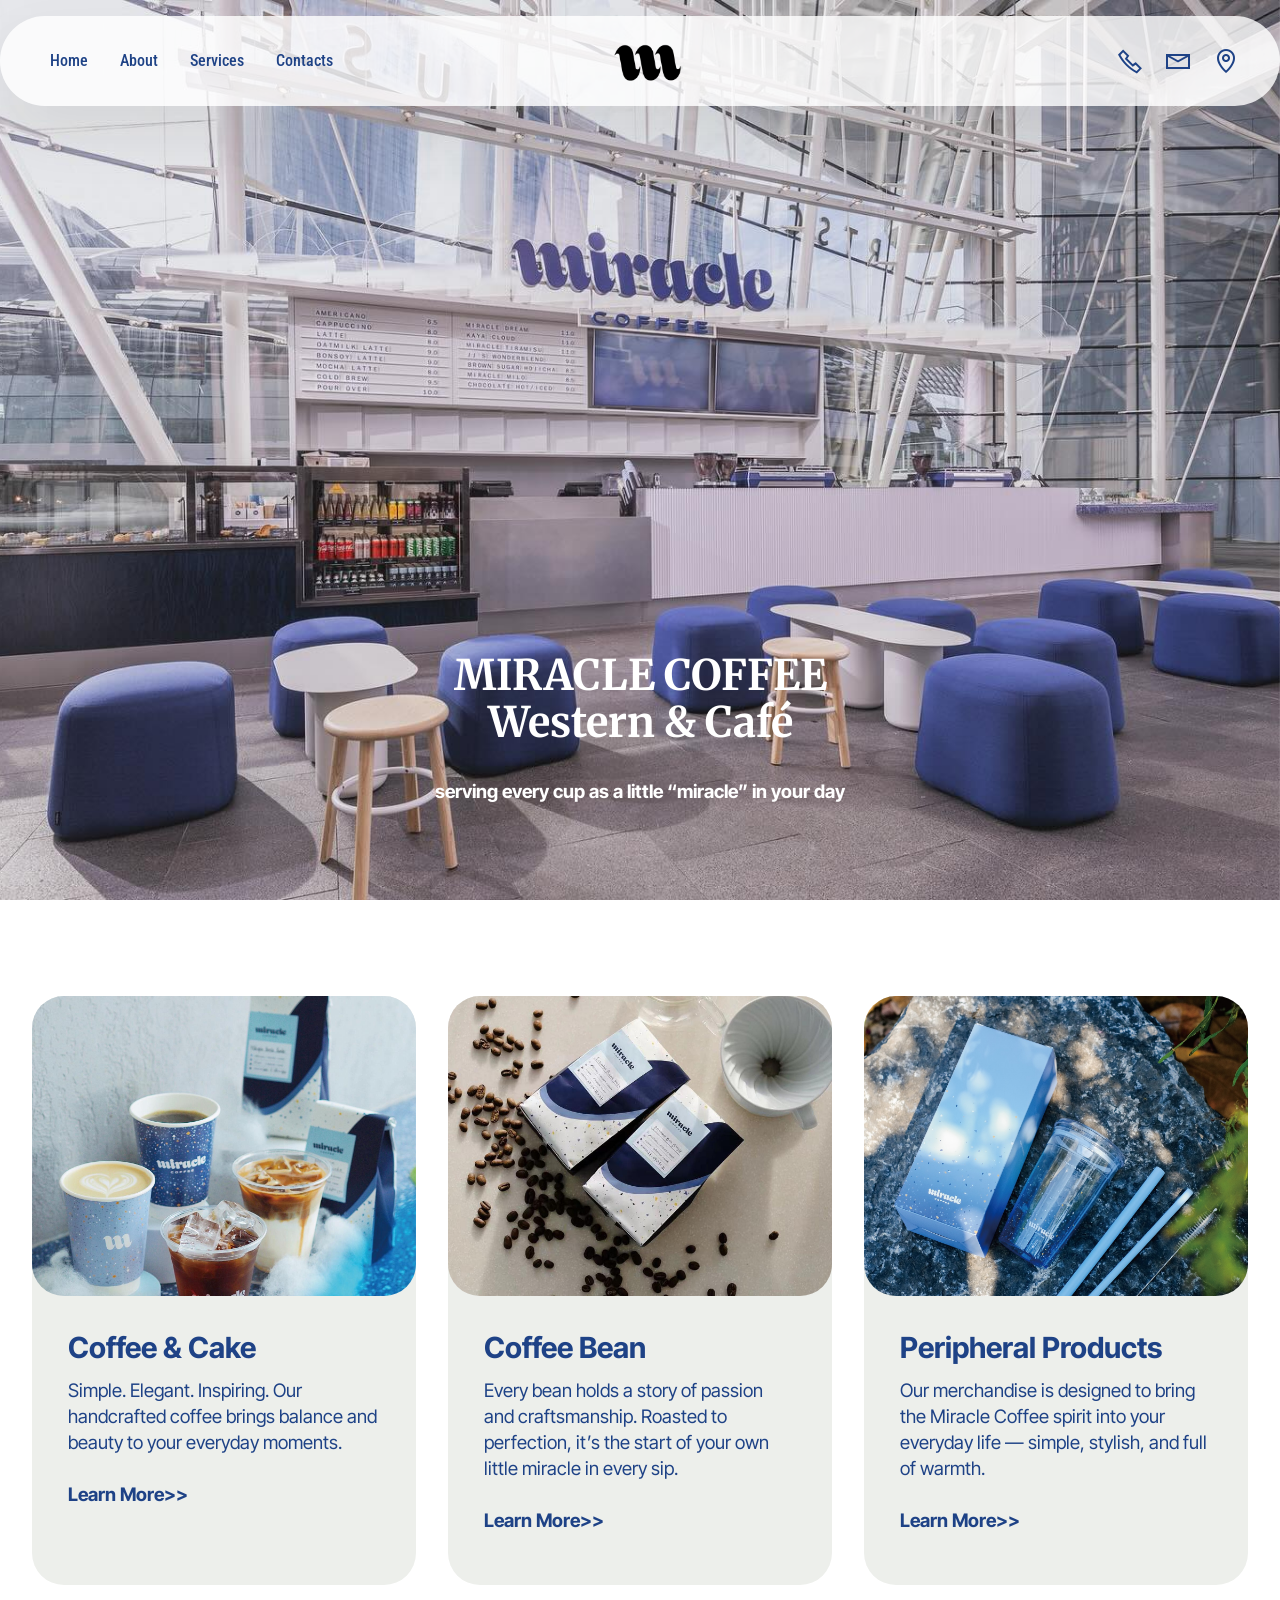
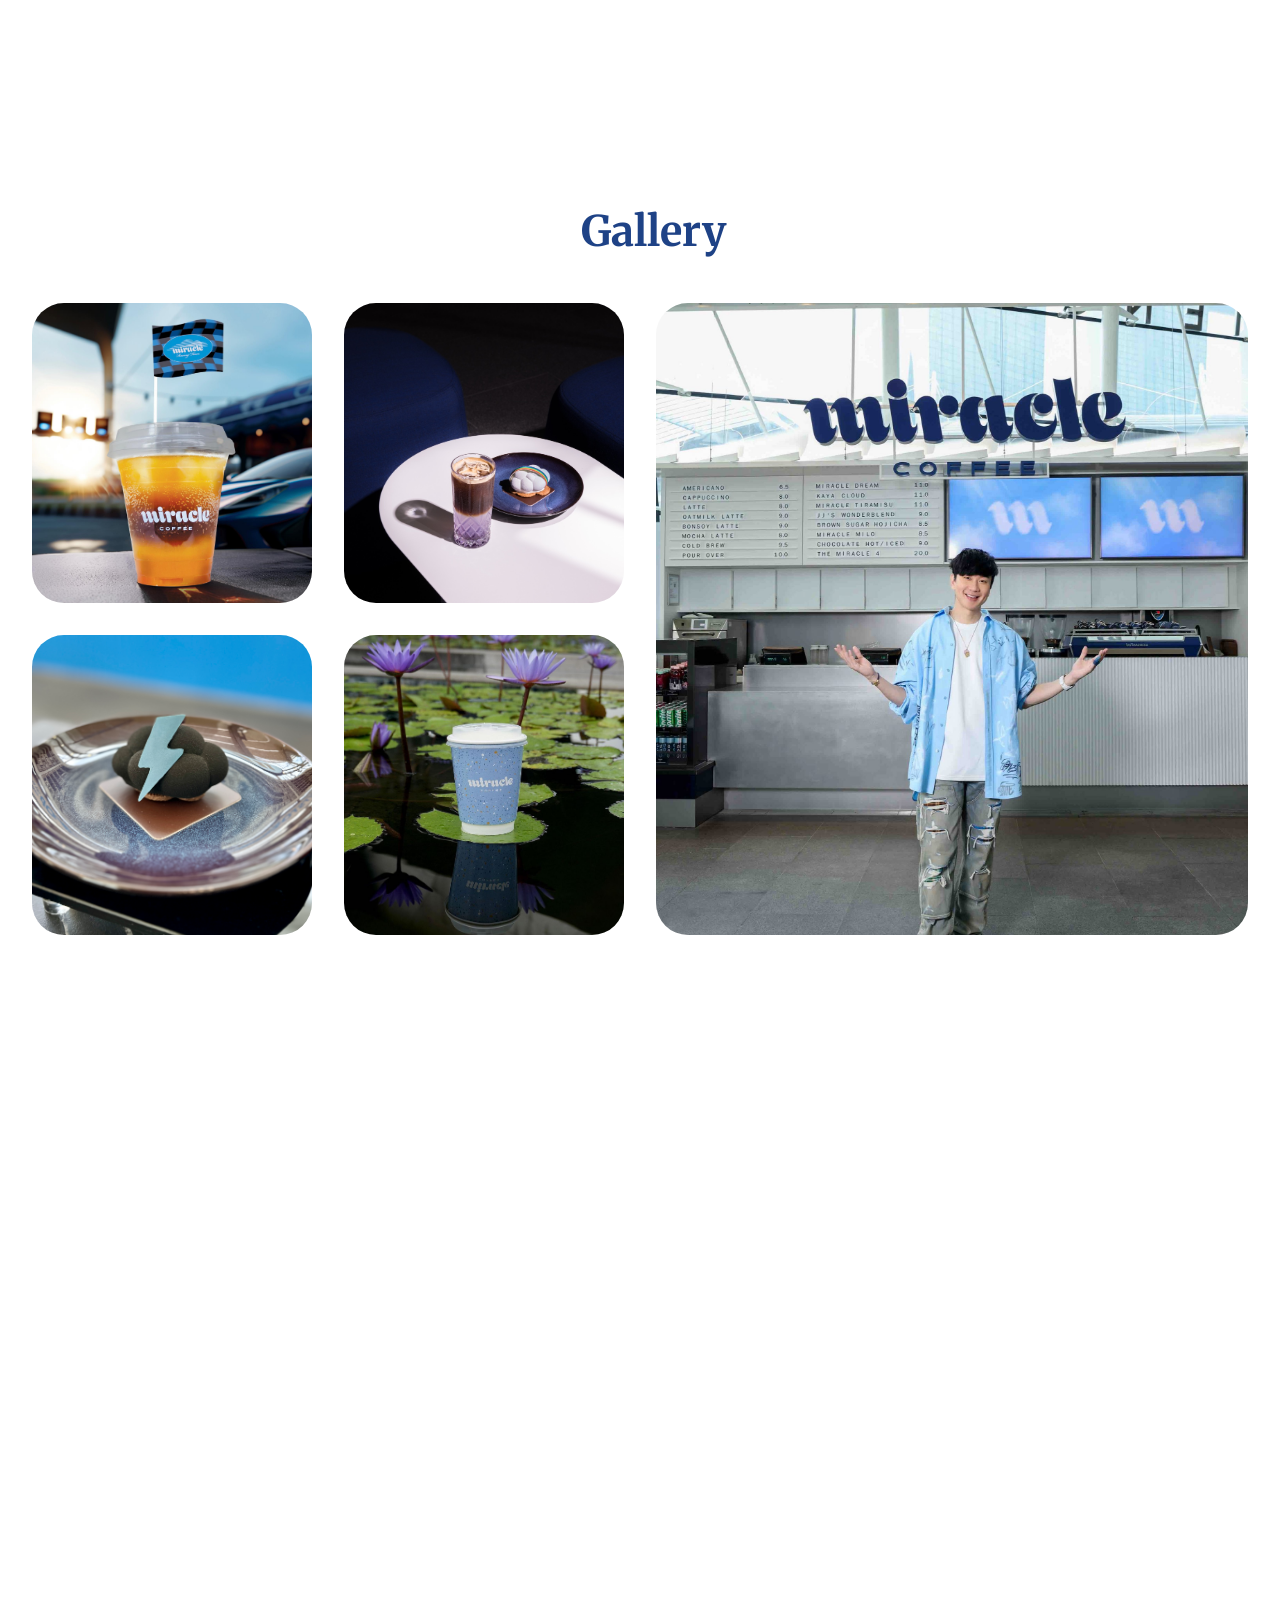
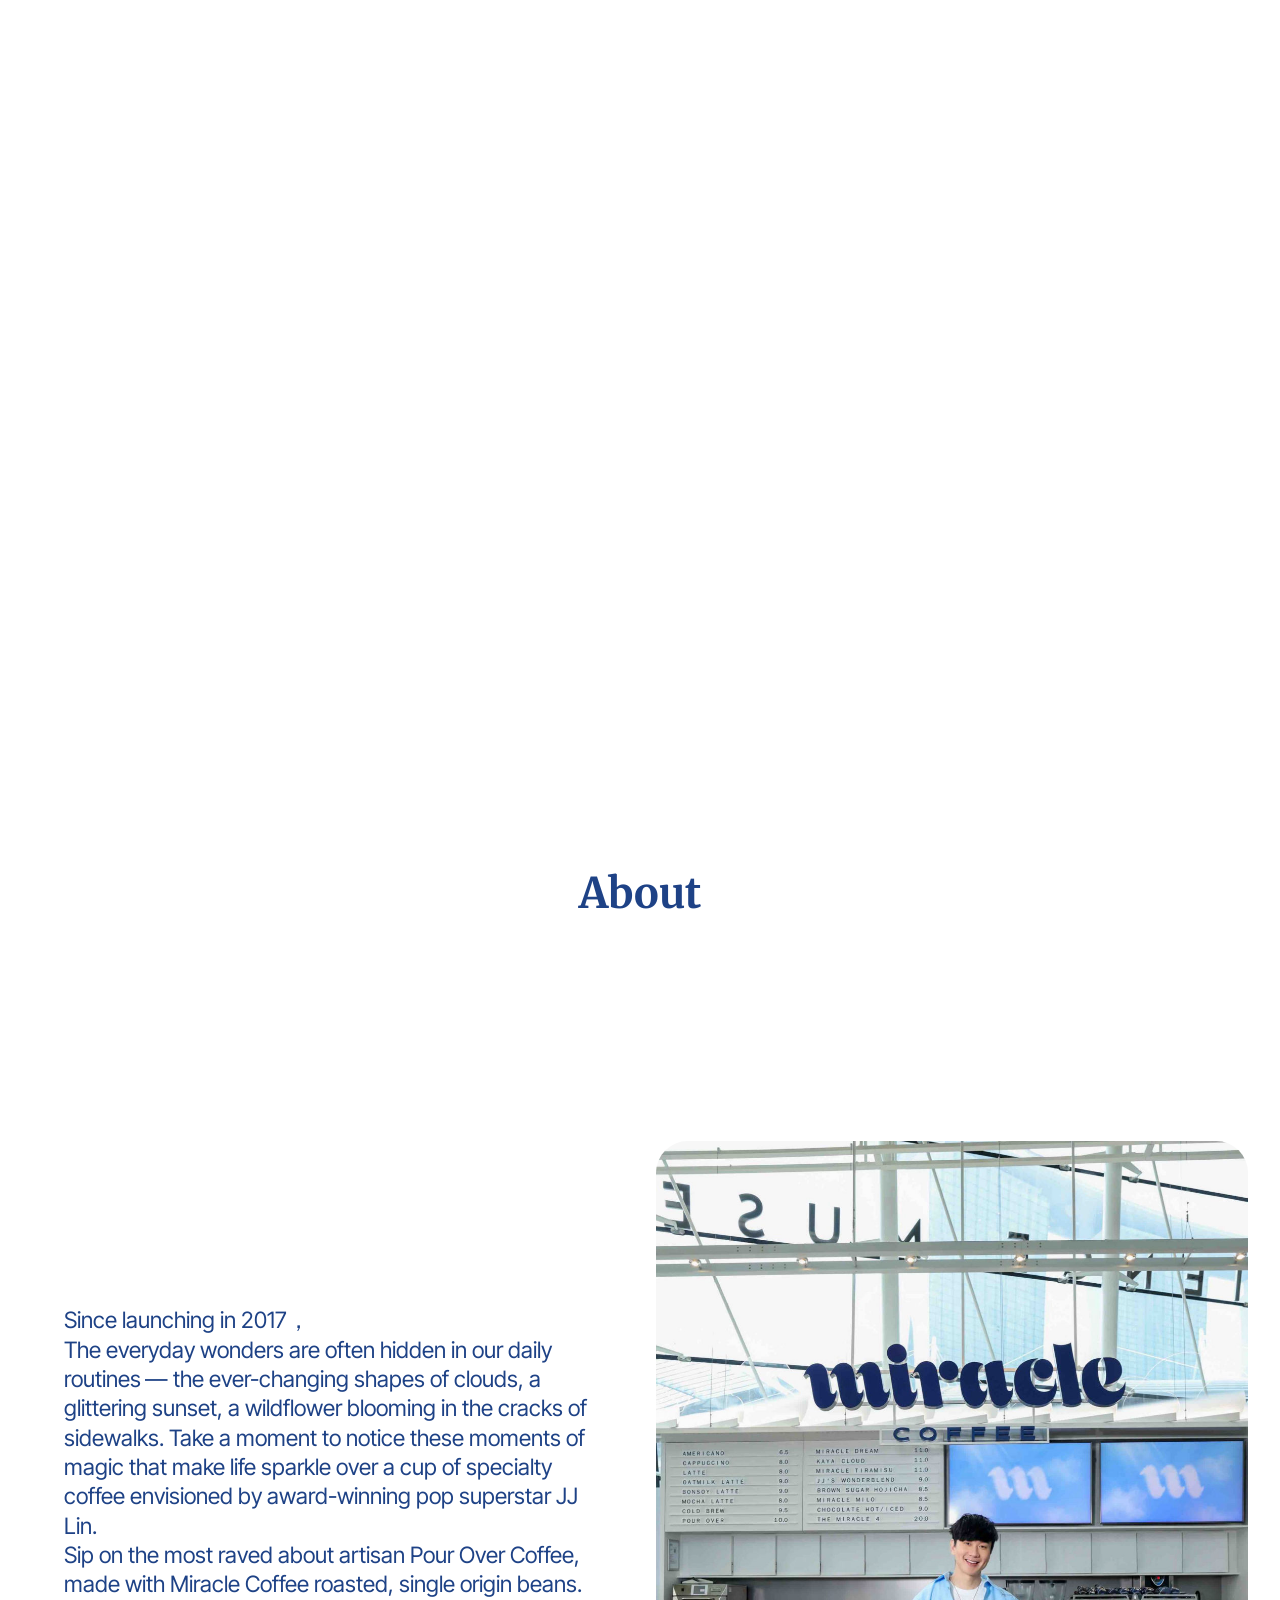
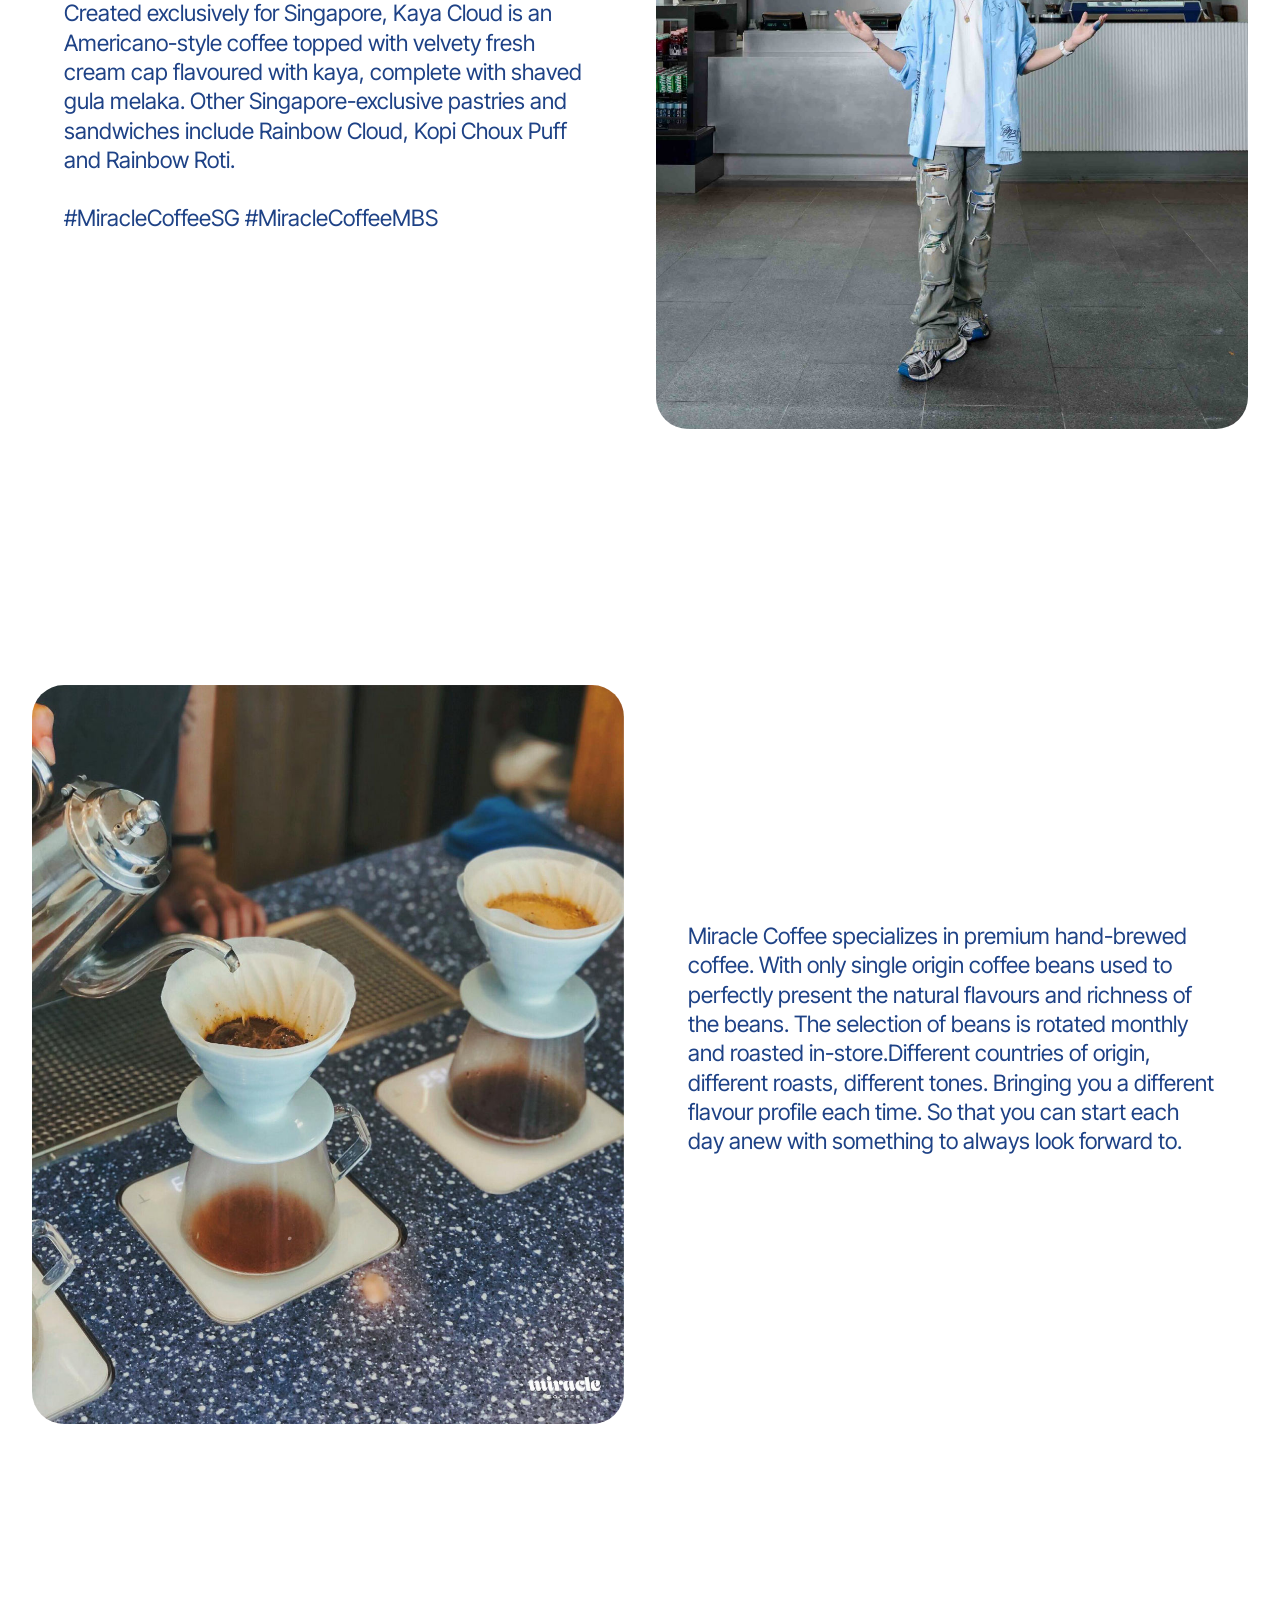
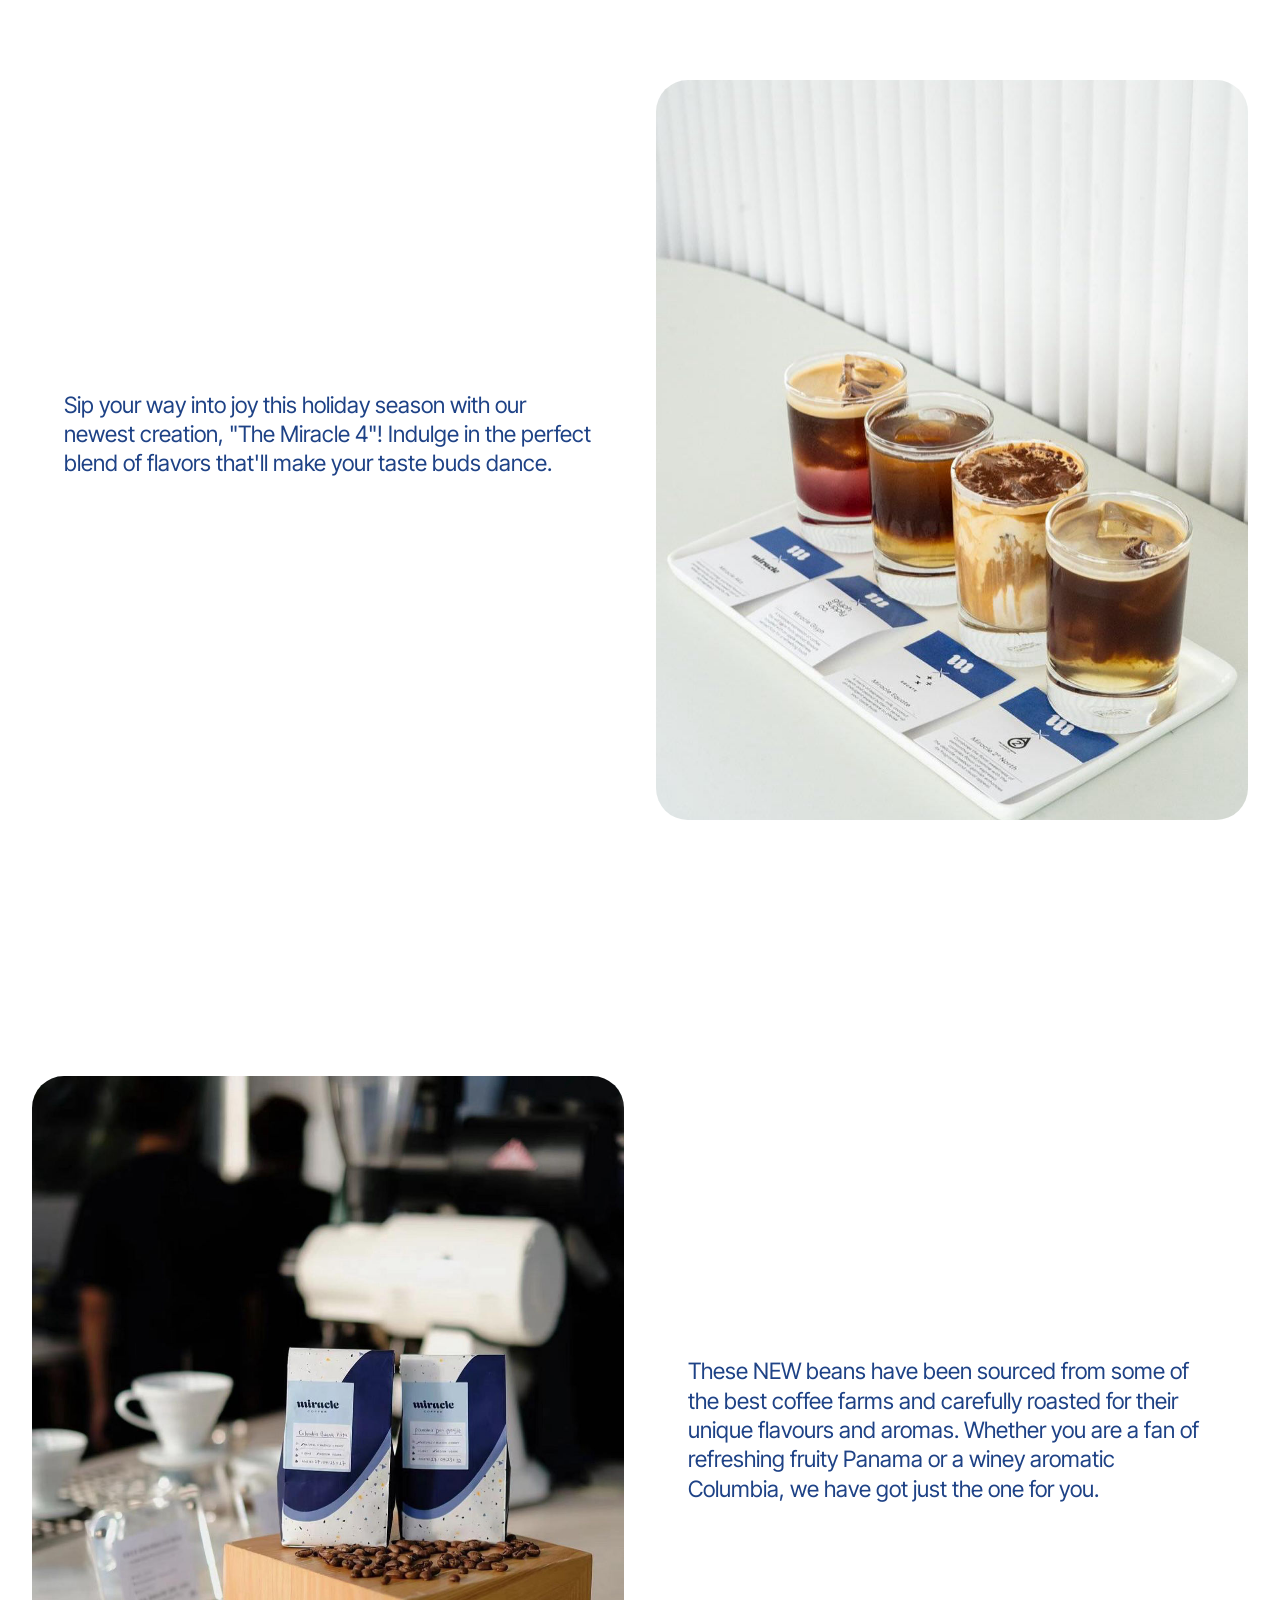
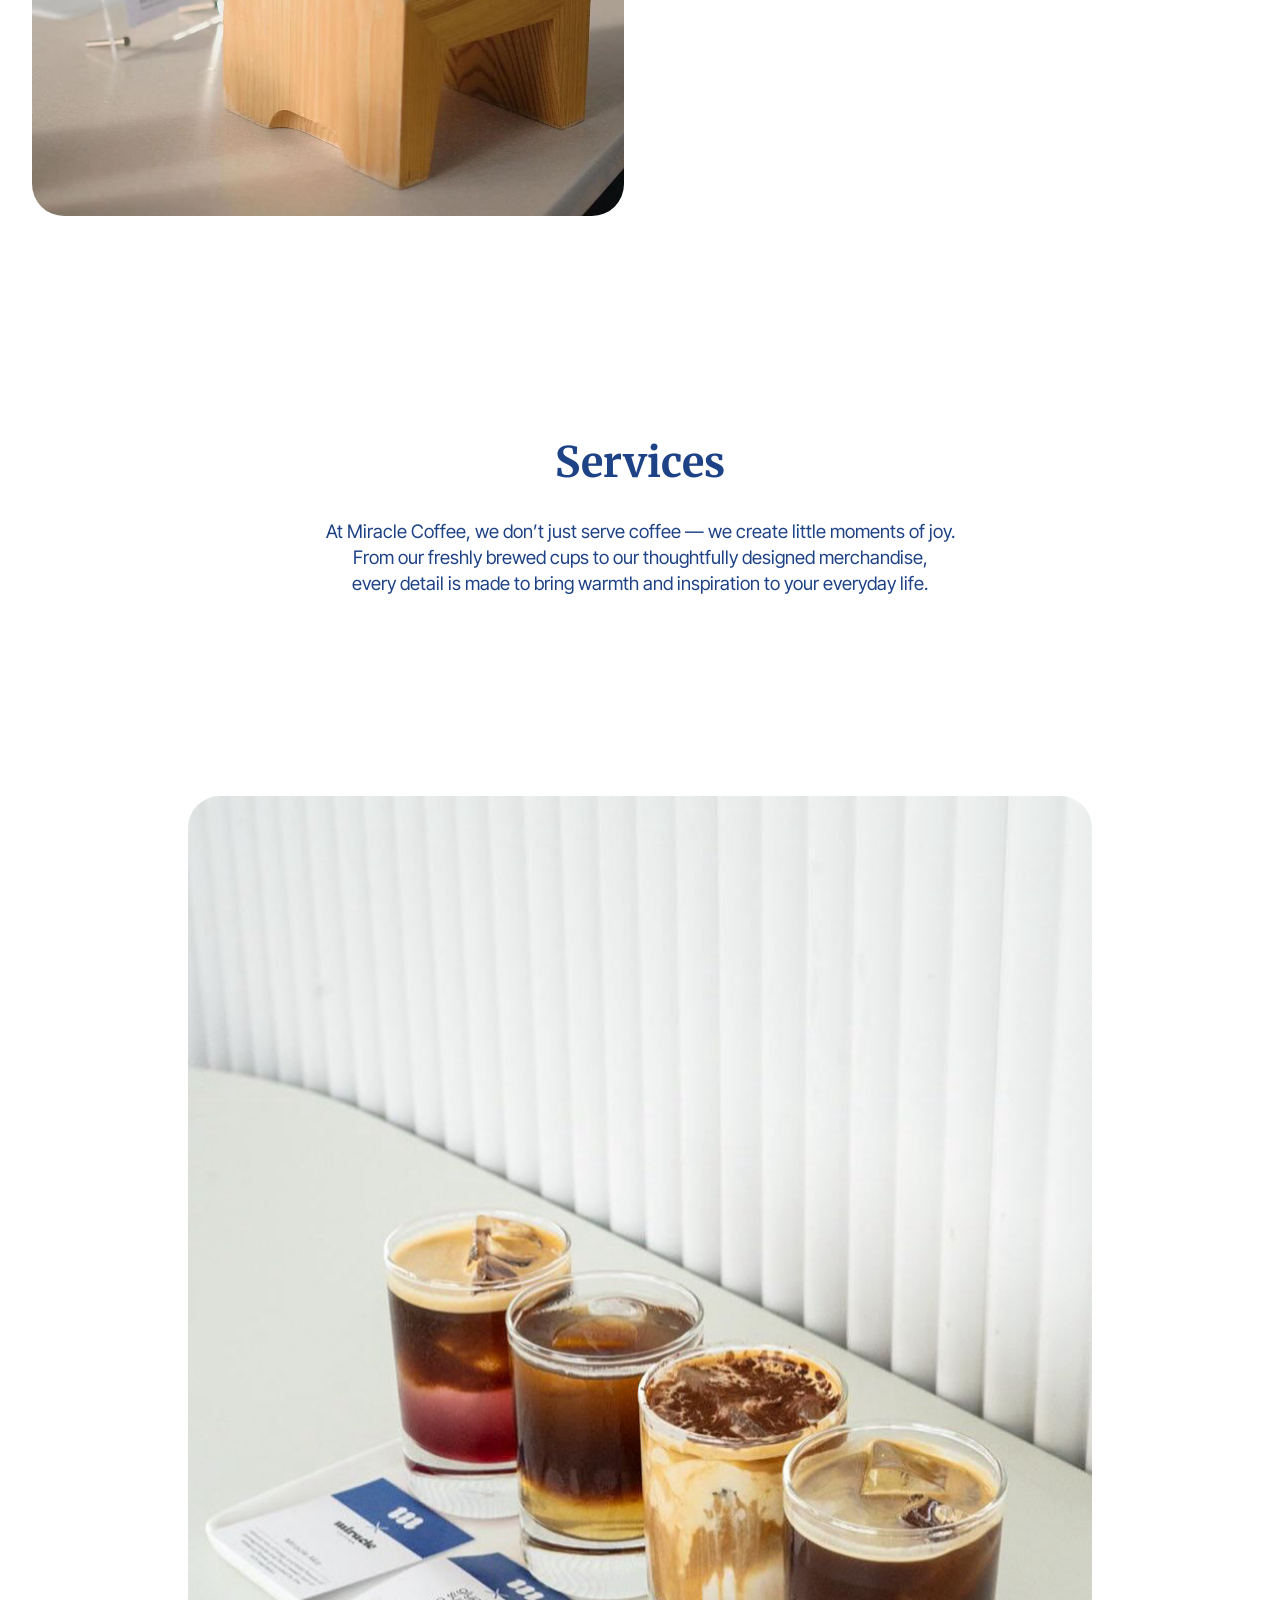
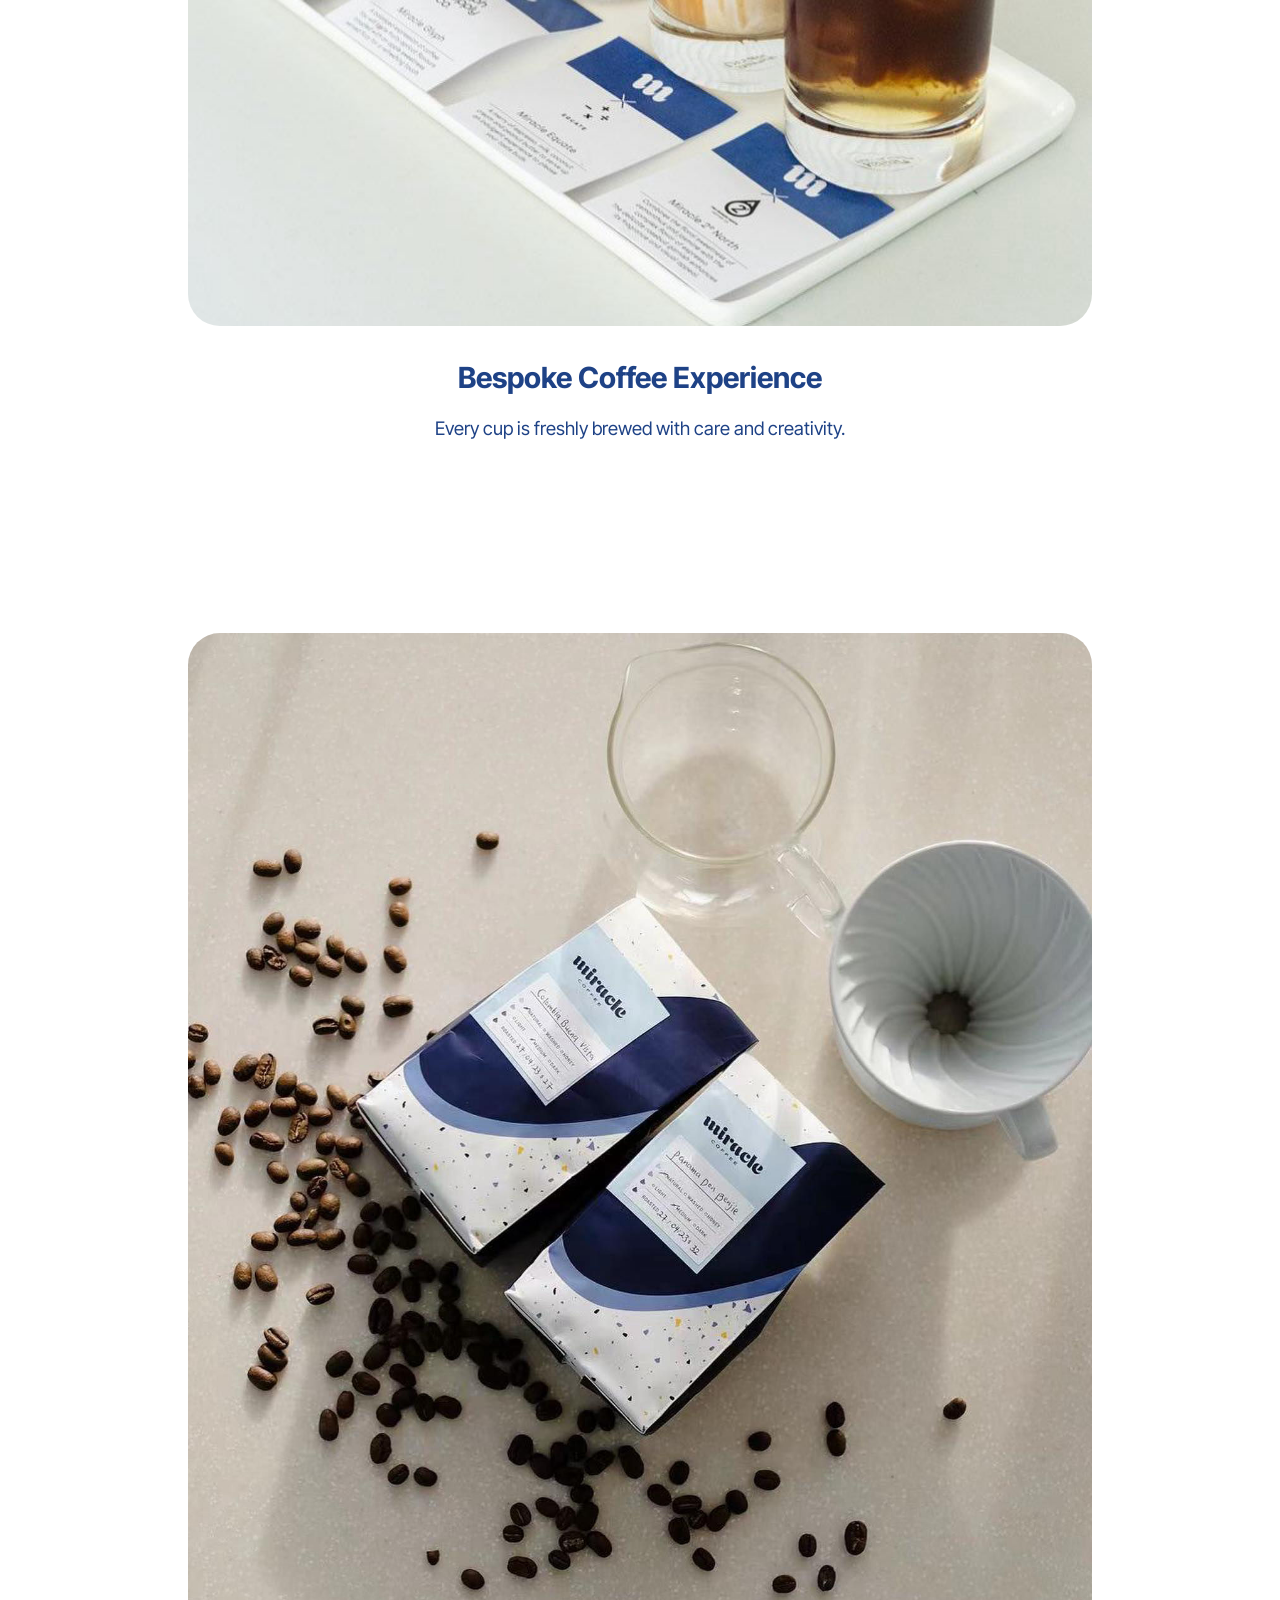
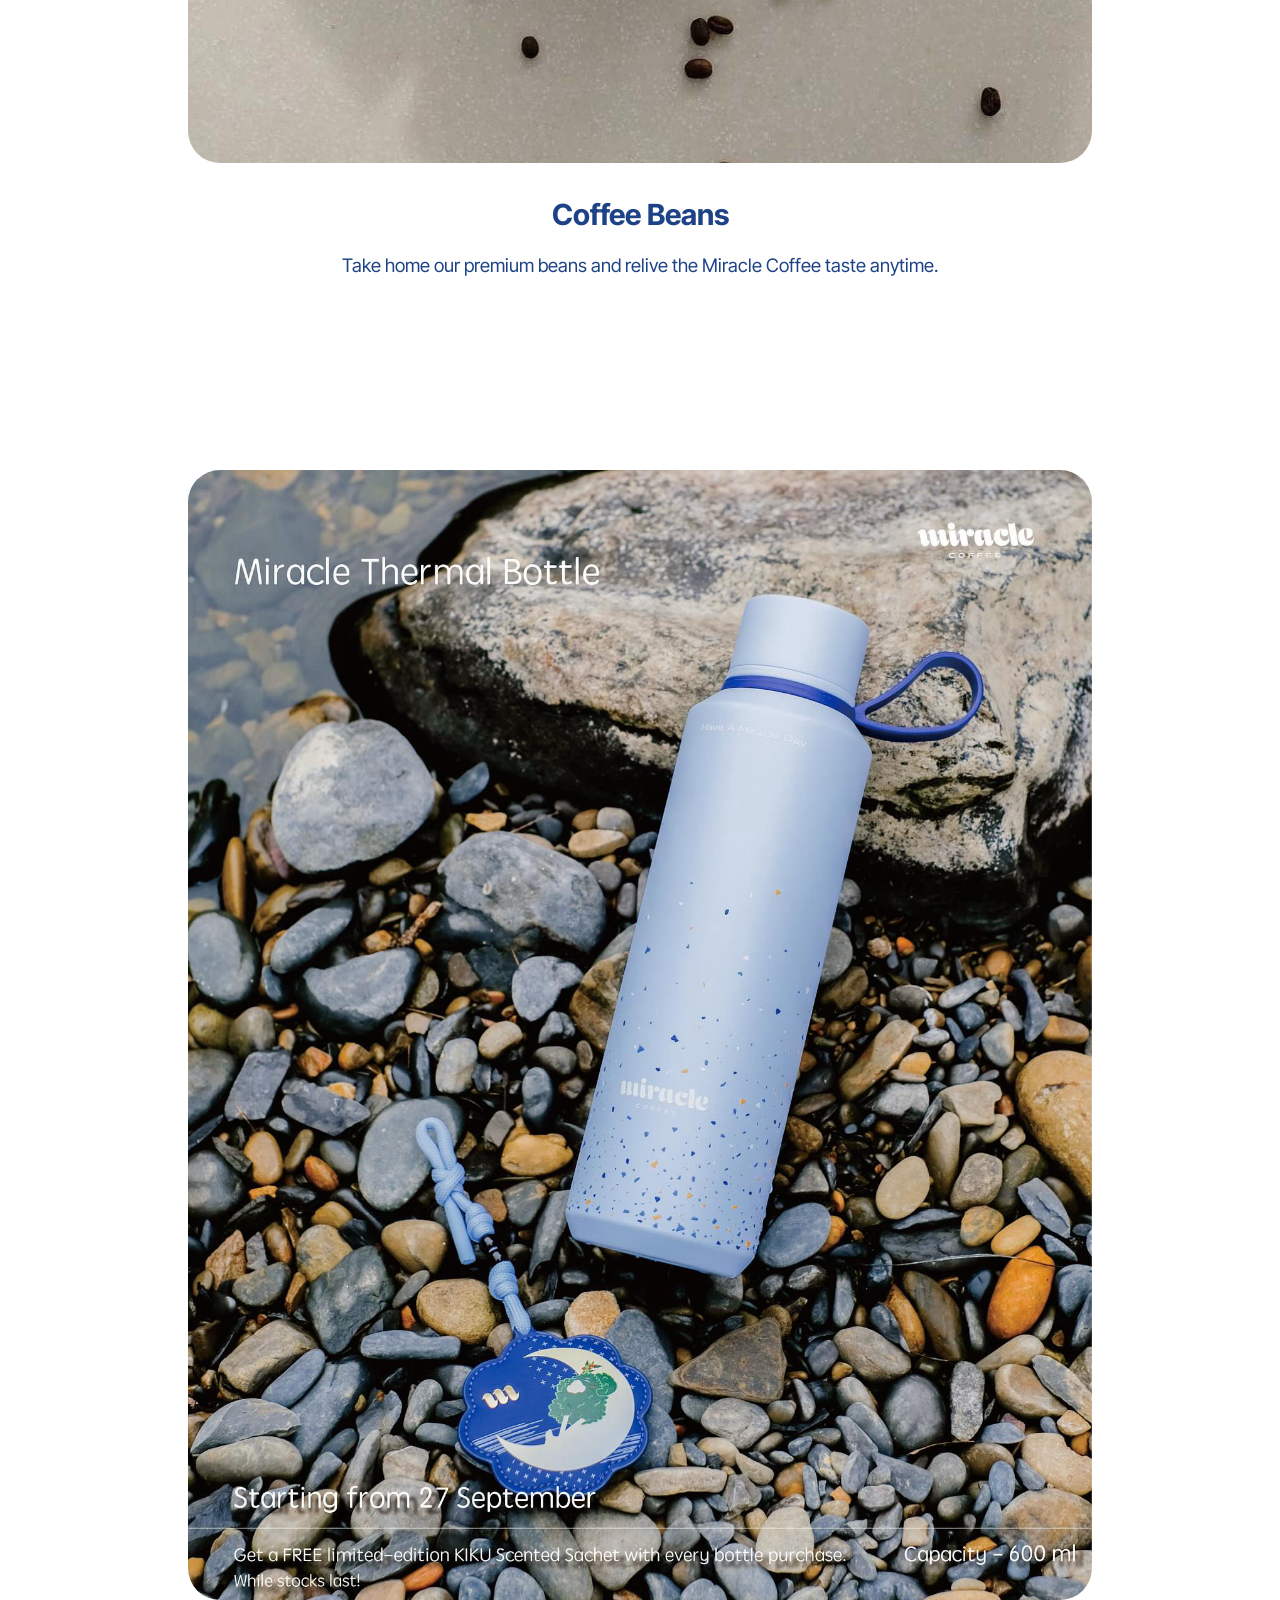
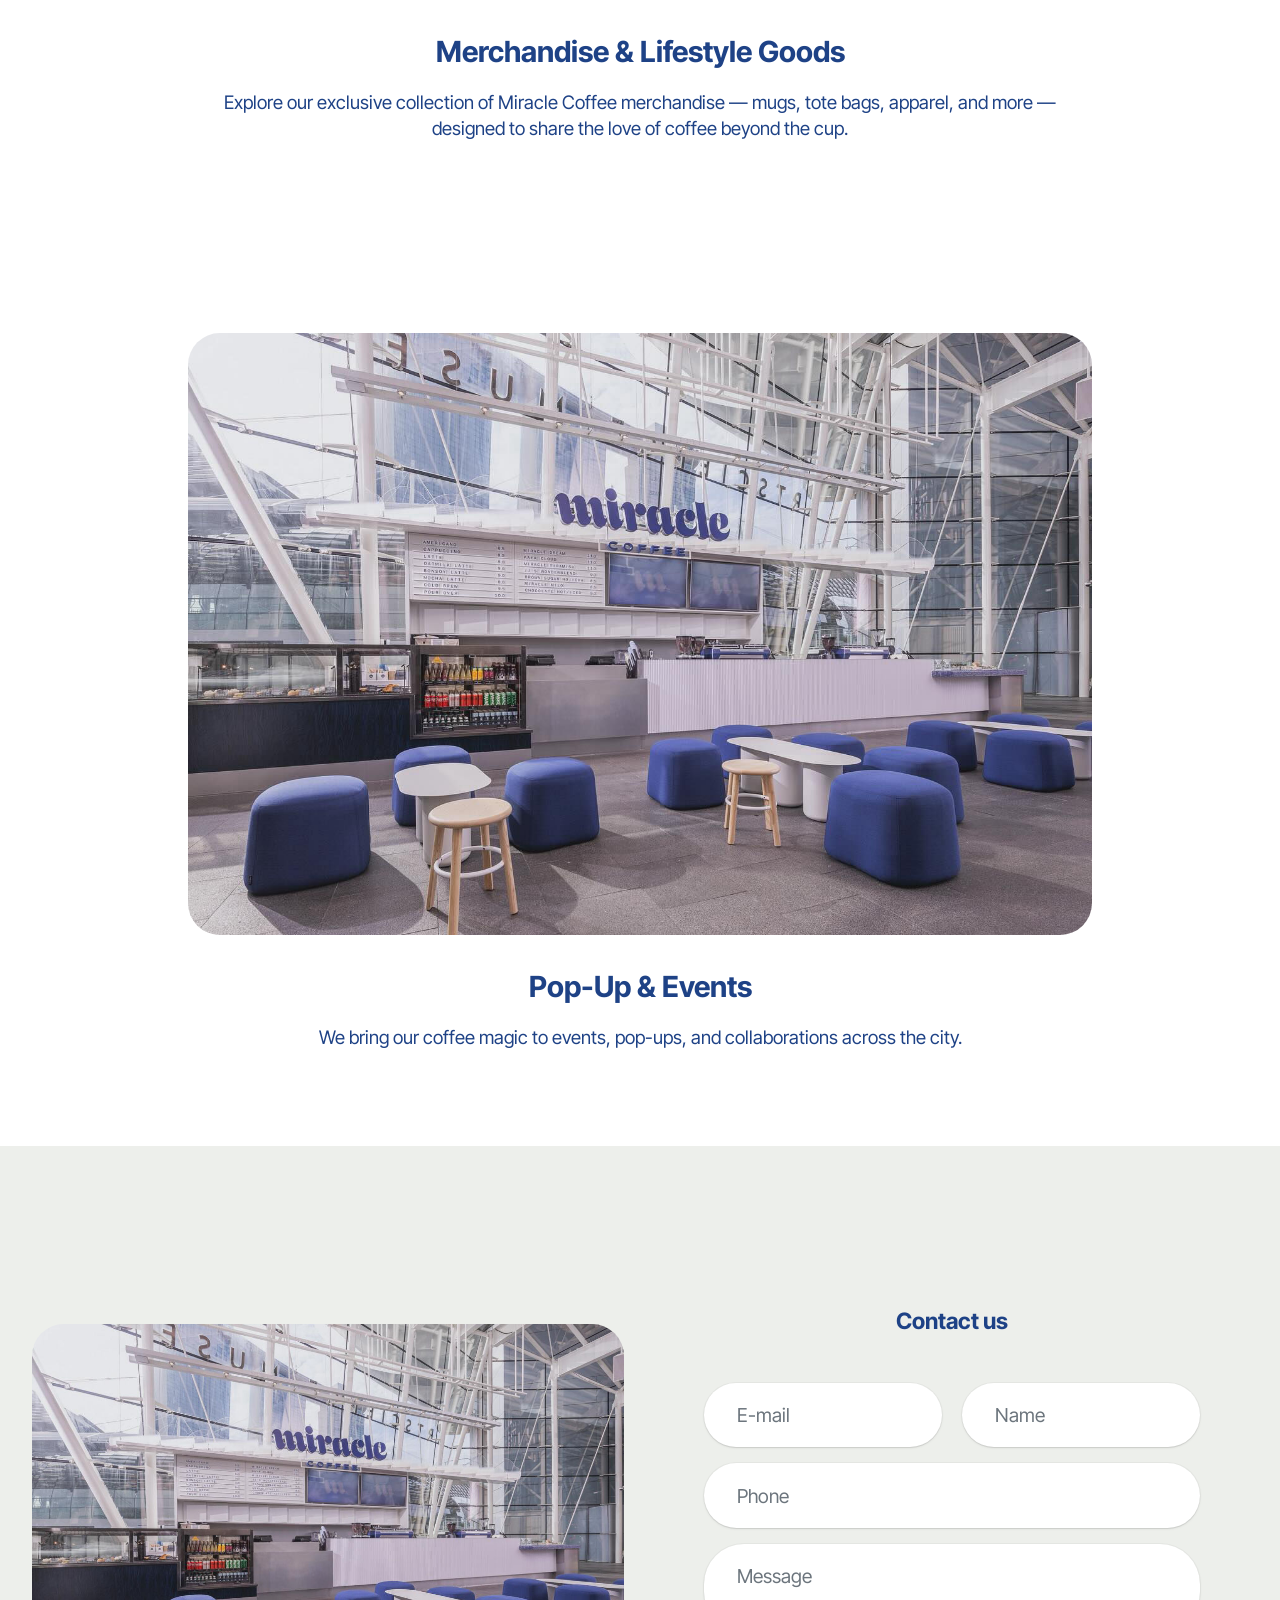
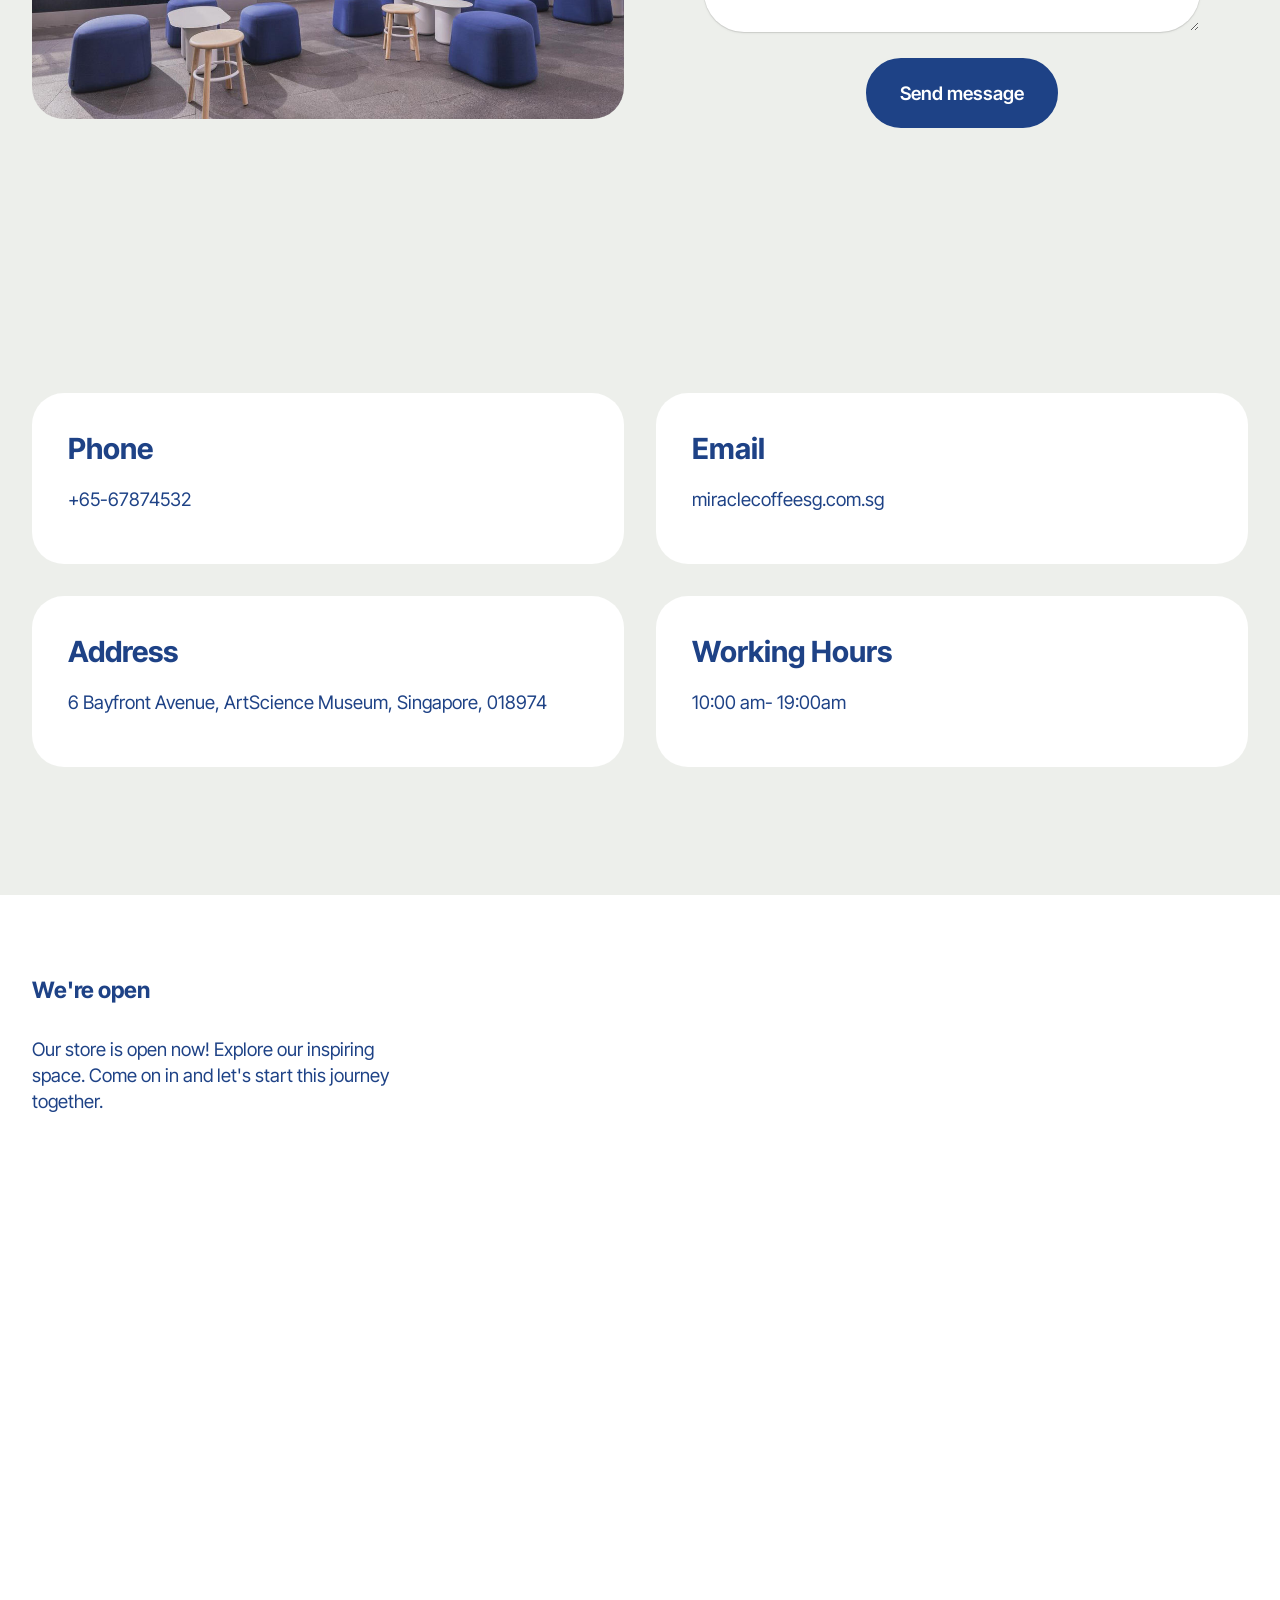
==== commit ec2634a6: "create github pages" ====
--- a/index.html
+++ b/index.html
@@ -23,7 +23,7 @@
   <noscript><link rel="stylesheet" href="https://fonts.googleapis.com/css?family=Inter+Tight:100,200,300,400,500,600,700,800,900,100i,200i,300i,400i,500i,600i,700i,800i,900i&display=swap"></noscript>
   <link rel="preload" href="https://fonts.googleapis.com/css?family=Roboto+Condensed:100,200,300,400,500,600,700,800,900,100i,200i,300i,400i,500i,600i,700i,800i,900i&display=swap" as="style" onload="this.onload=null;this.rel='stylesheet'">
   <noscript><link rel="stylesheet" href="https://fonts.googleapis.com/css?family=Roboto+Condensed:100,200,300,400,500,600,700,800,900,100i,200i,300i,400i,500i,600i,700i,800i,900i&display=swap"></noscript>
-  <link rel="preload" as="style" href="assets/mobirise/css/mbr-additional.css?v=6byZzJ"><link rel="stylesheet" href="assets/mobirise/css/mbr-additional.css?v=6byZzJ" type="text/css">
+  <link rel="preload" as="style" href="assets/mobirise/css/mbr-additional.css?v=KXCXxi"><link rel="stylesheet" href="assets/mobirise/css/mbr-additional.css?v=KXCXxi" type="text/css">
 
   
   
@@ -280,7 +280,7 @@
 			</div>
 			<div class="col-12 col-md-12 col-lg">
 				<div class="text-wrapper align-left">
-					<h1 class="mbr-section-title mbr-fonts-style mb-4 display-2"><strong>Since launching in 2017，</strong><div><strong>The everyday wonders are often hidden in our daily routines — the ever-changing shapes of clouds, a glittering sunset, a wildflower blooming in the cracks of sidewalks. Take a moment to notice these moments of magic that make life sparkle over a cup of specialty coffee envisioned by award-winning pop superstar JJ Lin.</strong></div><div><strong><br></strong></div><div><strong>Sip on the most raved about artisan Pour Over Coffee, made with Miracle Coffee roasted, single origin beans. Created exclusively for Singapore, Kaya Cloud is an Americano-style coffee topped with velvety fresh cream cap flavoured with kaya, complete with shaved gula melaka. Other Singapore-exclusive pastries and sandwiches include Rainbow Cloud, Kopi Choux Puff and Rainbow Roti.</strong></div><div><br></div><div><strong>#MiracleCoffeeSG #MiracleCoffeeMBS</strong></div></h1>
+					<h1 class="mbr-section-title mbr-fonts-style mb-4 display-2">Since launching in 2017，<div>The everyday wonders are often hidden in our daily routines<strong> </strong>— the ever-changing shapes of clouds, a glittering sunset, a wildflower blooming in the cracks of sidewalks. Take a moment to notice these moments of magic that make life sparkle over a cup of specialty coffee envisioned by award-winning pop superstar JJ Lin.</div><div>Sip on the most raved about artisan Pour Over Coffee, made with Miracle Coffee roasted, single origin beans. Created exclusively for Singapore, Kaya Cloud is an Americano-style coffee topped with velvety fresh cream cap flavoured with kaya, complete with shaved gula melaka. Other Singapore-exclusive pastries and sandwiches include Rainbow Cloud, Kopi Choux Puff and Rainbow Roti.</div><div><br></div><div>#MiracleCoffeeSG #MiracleCoffeeMBS</div></h1>
 					
 					
 				</div>
@@ -302,7 +302,7 @@
 			</div>
 			<div class="col-12 col-md-12 col-lg">
 				<div class="text-wrapper align-left">
-					<h1 class="mbr-section-title mbr-fonts-style mb-4 display-2"><strong>Miracle Coffee specializes in premium hand-brewed coffee.</strong><div><strong>With only single origin coffee beans used to perfectly present the natural flavours and richness of the beans.</strong></div><div><strong>The selection of beans is rotated monthly and roasted in-store</strong></div><div><strong>Different countries of origin, different roasts, different tones</strong></div><div><strong>Bringing you a different flavour profile each time</strong></div><div><strong>So that you can start each day anew with something to always look forward to.</strong></div></h1>
+					<h1 class="mbr-section-title mbr-fonts-style mb-4 display-2">Miracle Coffee specializes in premium hand-brewed coffee. With only single origin coffee beans used to perfectly present the natural flavours and richness of the beans. The selection of beans is rotated monthly and roasted in-store.Different countries of origin, different roasts, different tones. Bringing you a different flavour profile each time.&nbsp;<span style="font-size: calc(1.175rem + 0.325 * ((100vw - 62rem) / 25));">So that you can start each day anew with something to always look forward to.</span></h1>
 					
 					
 				</div>
@@ -324,7 +324,7 @@
 			</div>
 			<div class="col-12 col-md-12 col-lg">
 				<div class="text-wrapper align-left">
-					<h1 class="mbr-section-title mbr-fonts-style mb-4 display-2"><strong>Sip your way into joy this holiday season with our newest creation, "The Miracle 4"! Indulge in the perfect blend of flavors that'll make your taste buds dance.</strong></h1>
+					<h1 class="mbr-section-title mbr-fonts-style mb-4 display-2">Sip your way into joy this holiday season with our newest creation, "The Miracle 4"! Indulge in the perfect blend of flavors that'll make your taste buds dance.</h1>
 					
 					
 				</div>
@@ -346,7 +346,7 @@
 			</div>
 			<div class="col-12 col-md-12 col-lg">
 				<div class="text-wrapper align-left">
-					<h1 class="mbr-section-title mbr-fonts-style mb-4 display-2"><strong>These NEW beans have been sourced from some of the best coffee farms and carefully roasted for their unique flavours and aromas. Whether you are a fan of refreshing fruity Panama or a winey aromatic Columbia, we have got just the one for you.</strong></h1>
+					<h1 class="mbr-section-title mbr-fonts-style mb-4 display-2">These NEW beans have been sourced from some of the best coffee farms and carefully roasted for their unique flavours and aromas. Whether you are a fan of refreshing fruity Panama or a winey aromatic Columbia, we have got just the one for you.</h1>
 					
 					
 				</div>
@@ -462,7 +462,7 @@
                     
                 </div>
                 <div class="col-lg-12 mx-auto mbr-form" data-form-type="formoid">
-                    <form action="https://mobirise.eu/" method="POST" class="mbr-form form-with-styler" data-form-title="Form Name"><input type="hidden" name="email" data-form-email="true" value="6dPuqFIHUddPiILx78KCh8/C+C/EC4RF6rLCrEiahQwXdYmqem8Ua1Rjgffj6h5p4ShxLxDIggcjCQae53eddiWo8dKNtrT2jL4DXarh+zGLzyh4ASUbhODSkDWCi4LN">
+                    <form action="https://mobirise.eu/" method="POST" class="mbr-form form-with-styler" data-form-title="Form Name"><input type="hidden" name="email" data-form-email="true" value="CcPzeXv2QLWUAmaiYr5Btddyxs+vkBQgq0axRwdOOebNTWO5nhICML6teyXLk2BRkyzL84RC2hEzAo/COfo+udciF/yT2xtHbR3hIMjx3jxNnz01RxrODrDZpeDUDr+A">
                         <div class="row">
                             <div hidden="hidden" data-form-alert="" class="alert alert-success col-12">Thanks for filling out the form!</div>
                             <div hidden="hidden" data-form-alert-danger="" class="alert alert-danger col-12">
@@ -668,8 +668,8 @@
 			</div>
 		</div>
 	</div>
-</section>
+</section><section class="display-7" style="padding: 0;align-items: center;justify-content: center;flex-wrap: wrap;    align-content: center;display: flex;position: relative;height: 4rem;"><a href="https://mobiri.se/4250557" style="flex: 1 1;height: 4rem;position: absolute;width: 100%;z-index: 1;"><img alt="" style="height: 4rem;" src="[data-uri]"></a><p style="margin: 0;text-align: center;" class="display-7">&#8204;</p><a style="z-index:1" href="https://mobirise.com/builder/ai-website-generator.html">AI Website Generator</a></section><script src="assets/bootstrap/js/bootstrap.bundle.min.js"></script>  <script src="assets/parallax/jarallax.js"></script>  <script src="assets/smoothscroll/smooth-scroll.js"></script>  <script src="assets/ytplayer/index.js"></script>  <script src="assets/dropdown/js/navbar-dropdown.js"></script>  <script src="assets/scrollgallery/scroll-gallery.js"></script>  <script src="assets/theme/js/script.js"></script>  <script src="assets/formoid/formoid.min.js"></script>  
   
   
 </body>
-</html>
+</html>
--- a/assets/mobirise/css/mbr-additional.css
+++ b/assets/mobirise/css/mbr-additional.css
@@ -28,12 +28,12 @@
   font-size: 3.75rem;
 }
 .display-2 {
-  font-family: 'Merriweather', serif;
-  font-size: 1.6rem;
+  font-family: 'Inter Tight', sans-serif;
+  font-size: 1.5rem;
   line-height: 1;
 }
 .display-2 > .mbr-iconfont {
-  font-size: 2rem;
+  font-size: 1.875rem;
 }
 .display-4 {
   font-family: 'Roboto Condensed', sans-serif;
@@ -76,9 +76,9 @@
     line-height: calc( 1.1 * (1.7rem + (3 - 1.7) * ((100vw - 20rem) / (48 - 20))));
   }
   .display-2 {
-    font-size: 1.28rem;
-    font-size: calc( 1.21rem + (1.6 - 1.21) * ((100vw - 20rem) / (48 - 20)));
-    line-height: calc( 1.3 * (1.21rem + (1.6 - 1.21) * ((100vw - 20rem) / (48 - 20))));
+    font-size: 1.2rem;
+    font-size: calc( 1.175rem + (1.5 - 1.175) * ((100vw - 20rem) / (48 - 20)));
+    line-height: calc( 1.3 * (1.175rem + (1.5 - 1.175) * ((100vw - 20rem) / (48 - 20))));
   }
   .display-4 {
     font-size: 0.8rem;
@@ -103,9 +103,9 @@
     line-height: calc( 1.1 * (1.7rem + (3 - 1.7) * ((100vw - 62rem) / (87 - 62))));
   }
   .display-2 {
-    font-size: 1.28rem;
-    font-size: calc( 1.21rem + (1.6 - 1.21) * ((100vw - 62rem) / (87 - 62)));
-    line-height: calc( 1.3 * (1.21rem + (1.6 - 1.21) * ((100vw - 62rem) / (87 - 62))));
+    font-size: 1.2rem;
+    font-size: calc( 1.175rem + (1.5 - 1.175) * ((100vw - 62rem) / (87 - 62)));
+    line-height: calc( 1.3 * (1.175rem + (1.5 - 1.175) * ((100vw - 62rem) / (87 - 62))));
   }
   .display-4 {
     font-size: 0.8rem;
--- a/assets/mobirise/css/mbr-additional.css
+++ b/assets/mobirise/css/mbr-additional.css
@@ -28,12 +28,12 @@
   font-size: 3.75rem;
 }
 .display-2 {
-  font-family: 'Merriweather', serif;
-  font-size: 1.6rem;
+  font-family: 'Inter Tight', sans-serif;
+  font-size: 1.5rem;
   line-height: 1;
 }
 .display-2 > .mbr-iconfont {
-  font-size: 2rem;
+  font-size: 1.875rem;
 }
 .display-4 {
   font-family: 'Roboto Condensed', sans-serif;
@@ -76,9 +76,9 @@
     line-height: calc( 1.1 * (1.7rem + (3 - 1.7) * ((100vw - 20rem) / (48 - 20))));
   }
   .display-2 {
-    font-size: 1.28rem;
-    font-size: calc( 1.21rem + (1.6 - 1.21) * ((100vw - 20rem) / (48 - 20)));
-    line-height: calc( 1.3 * (1.21rem + (1.6 - 1.21) * ((100vw - 20rem) / (48 - 20))));
+    font-size: 1.2rem;
+    font-size: calc( 1.175rem + (1.5 - 1.175) * ((100vw - 20rem) / (48 - 20)));
+    line-height: calc( 1.3 * (1.175rem + (1.5 - 1.175) * ((100vw - 20rem) / (48 - 20))));
   }
   .display-4 {
     font-size: 0.8rem;
@@ -103,9 +103,9 @@
     line-height: calc( 1.1 * (1.7rem + (3 - 1.7) * ((100vw - 62rem) / (87 - 62))));
   }
   .display-2 {
-    font-size: 1.28rem;
-    font-size: calc( 1.21rem + (1.6 - 1.21) * ((100vw - 62rem) / (87 - 62)));
-    line-height: calc( 1.3 * (1.21rem + (1.6 - 1.21) * ((100vw - 62rem) / (87 - 62))));
+    font-size: 1.2rem;
+    font-size: calc( 1.175rem + (1.5 - 1.175) * ((100vw - 62rem) / (87 - 62)));
+    line-height: calc( 1.3 * (1.175rem + (1.5 - 1.175) * ((100vw - 62rem) / (87 - 62))));
   }
   .display-4 {
     font-size: 0.8rem;
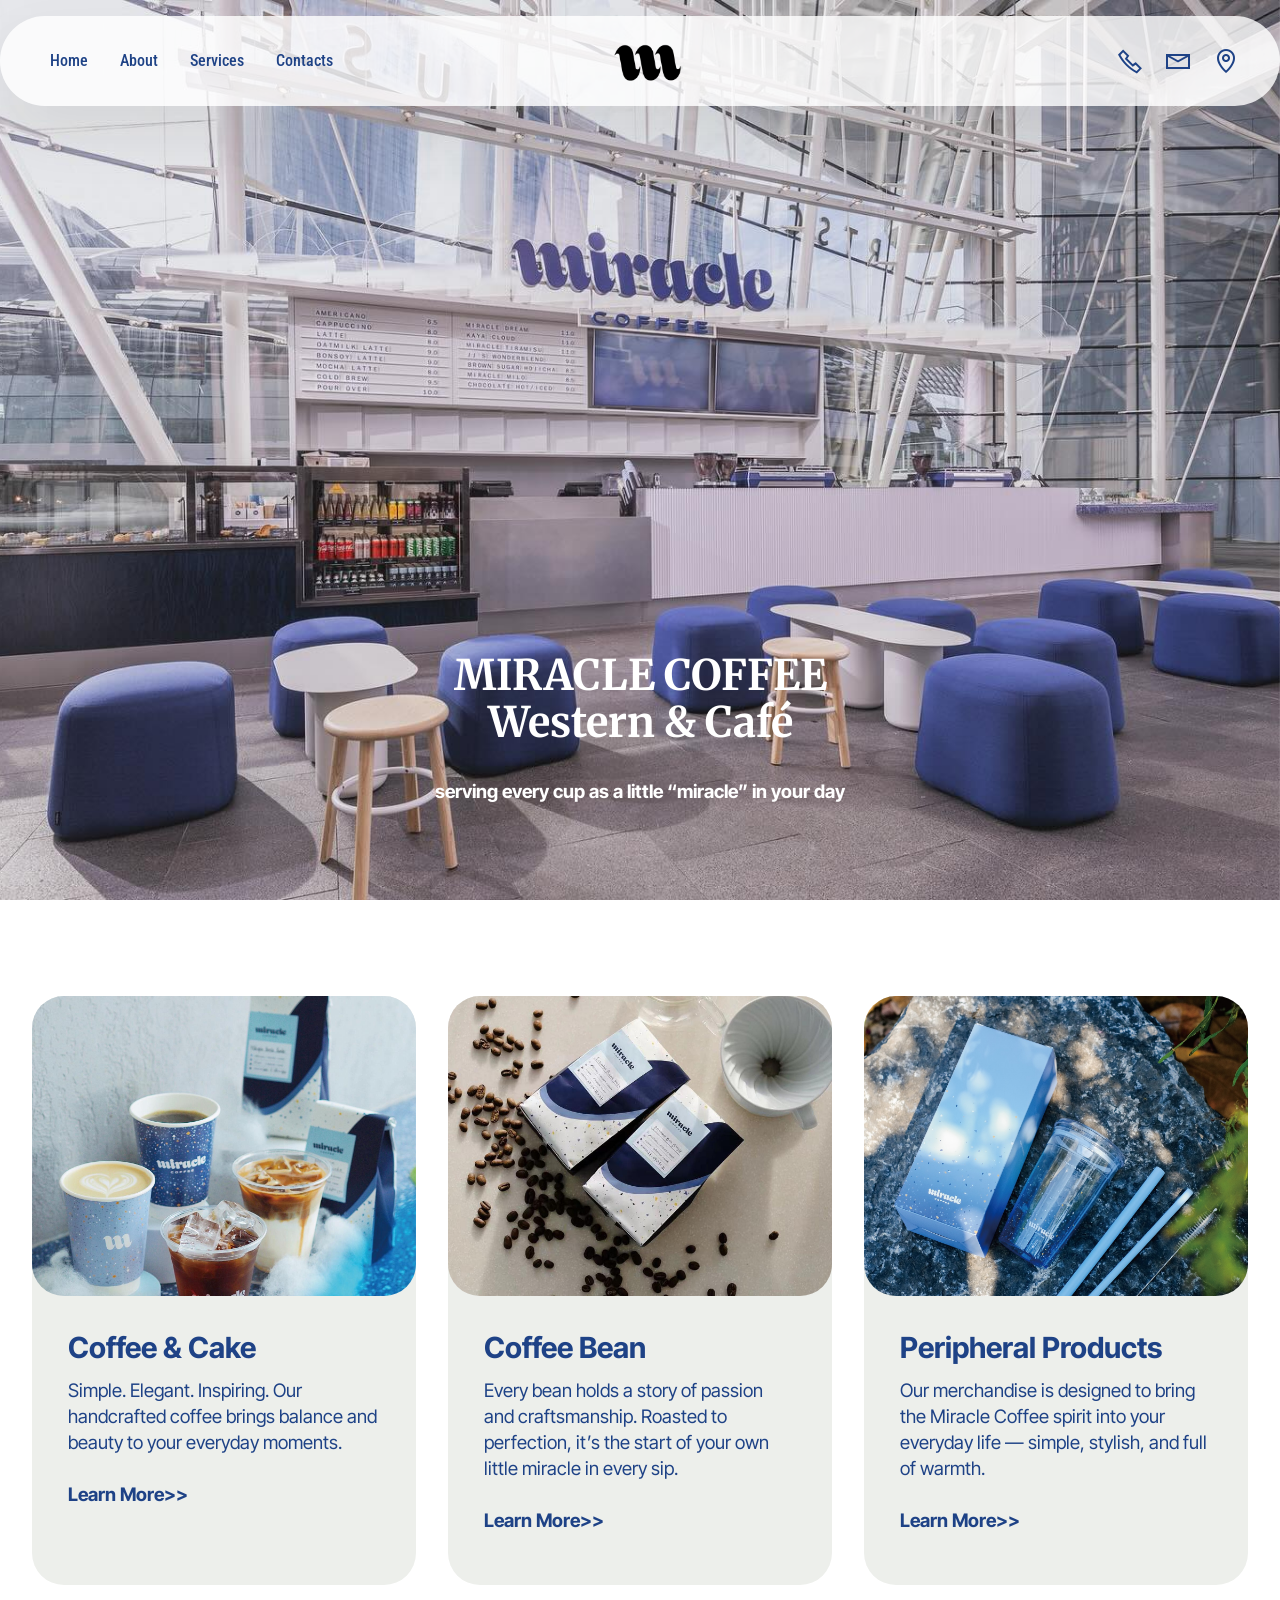
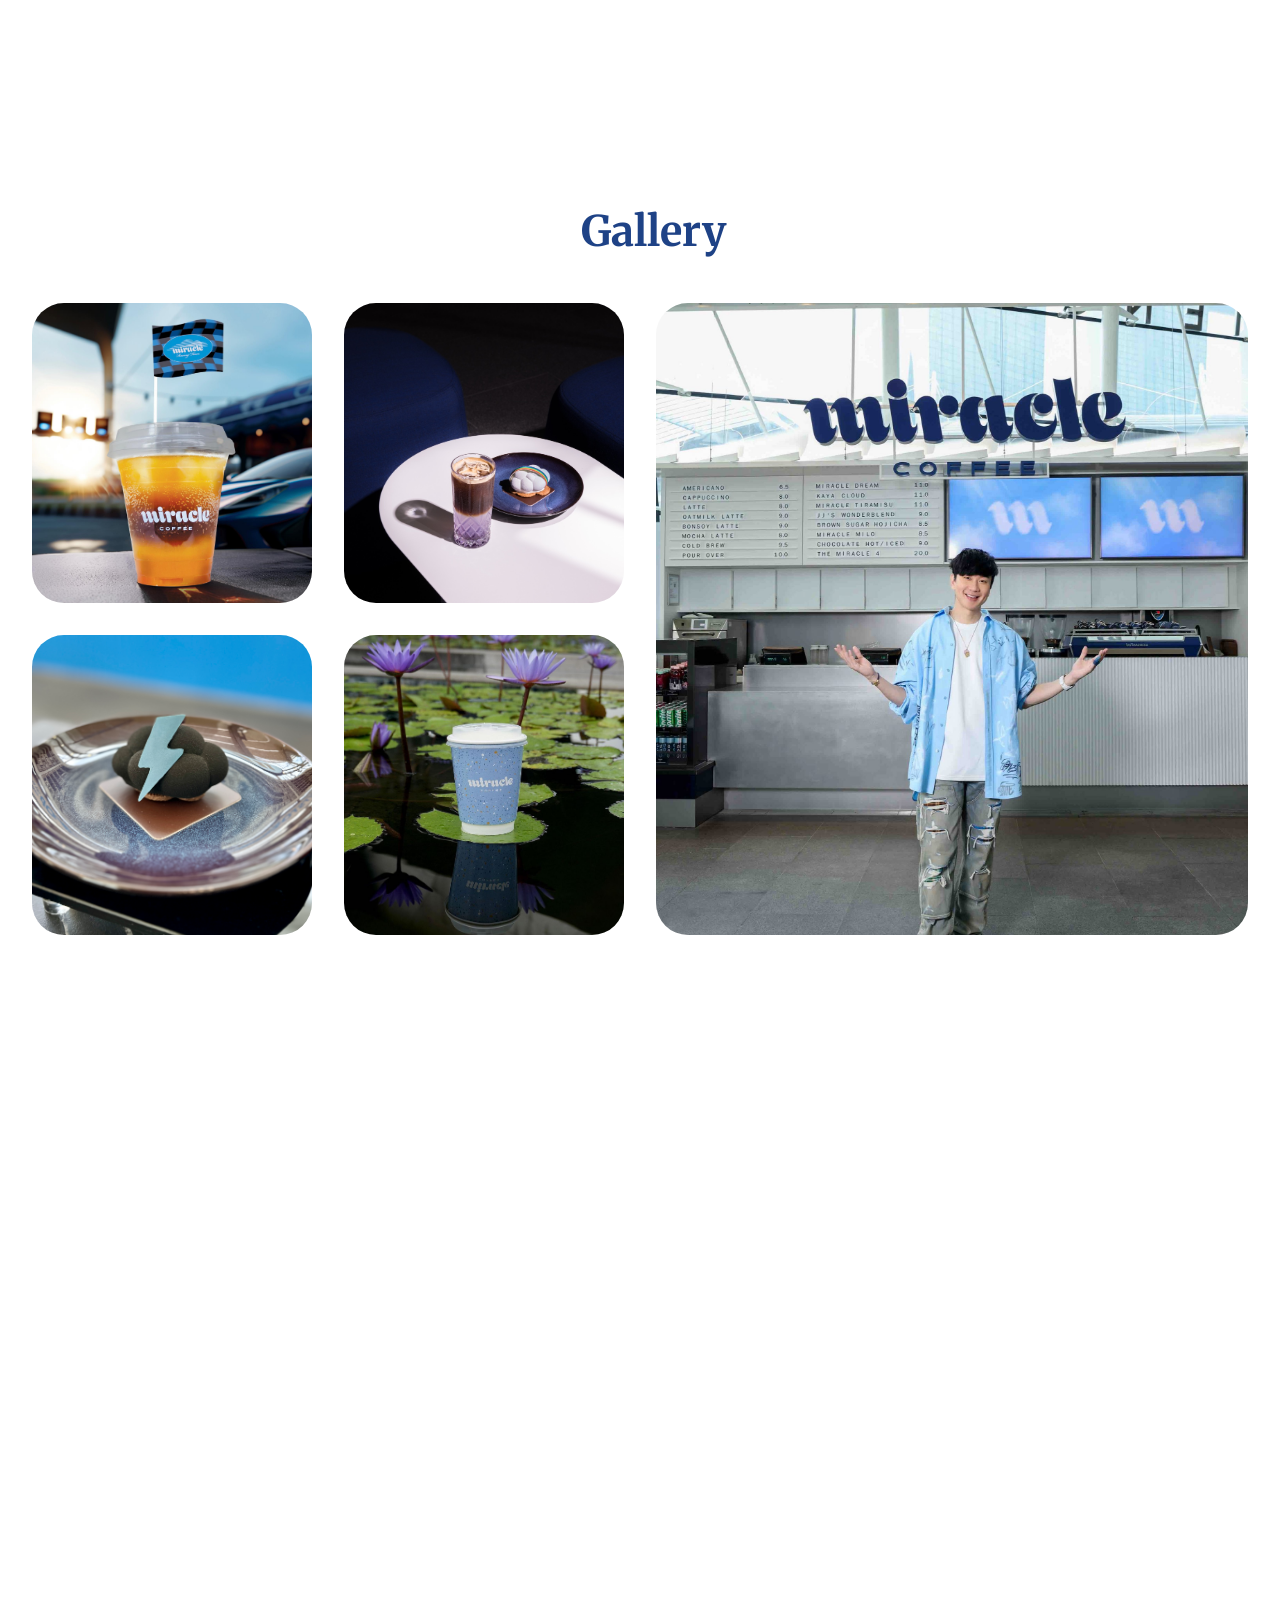
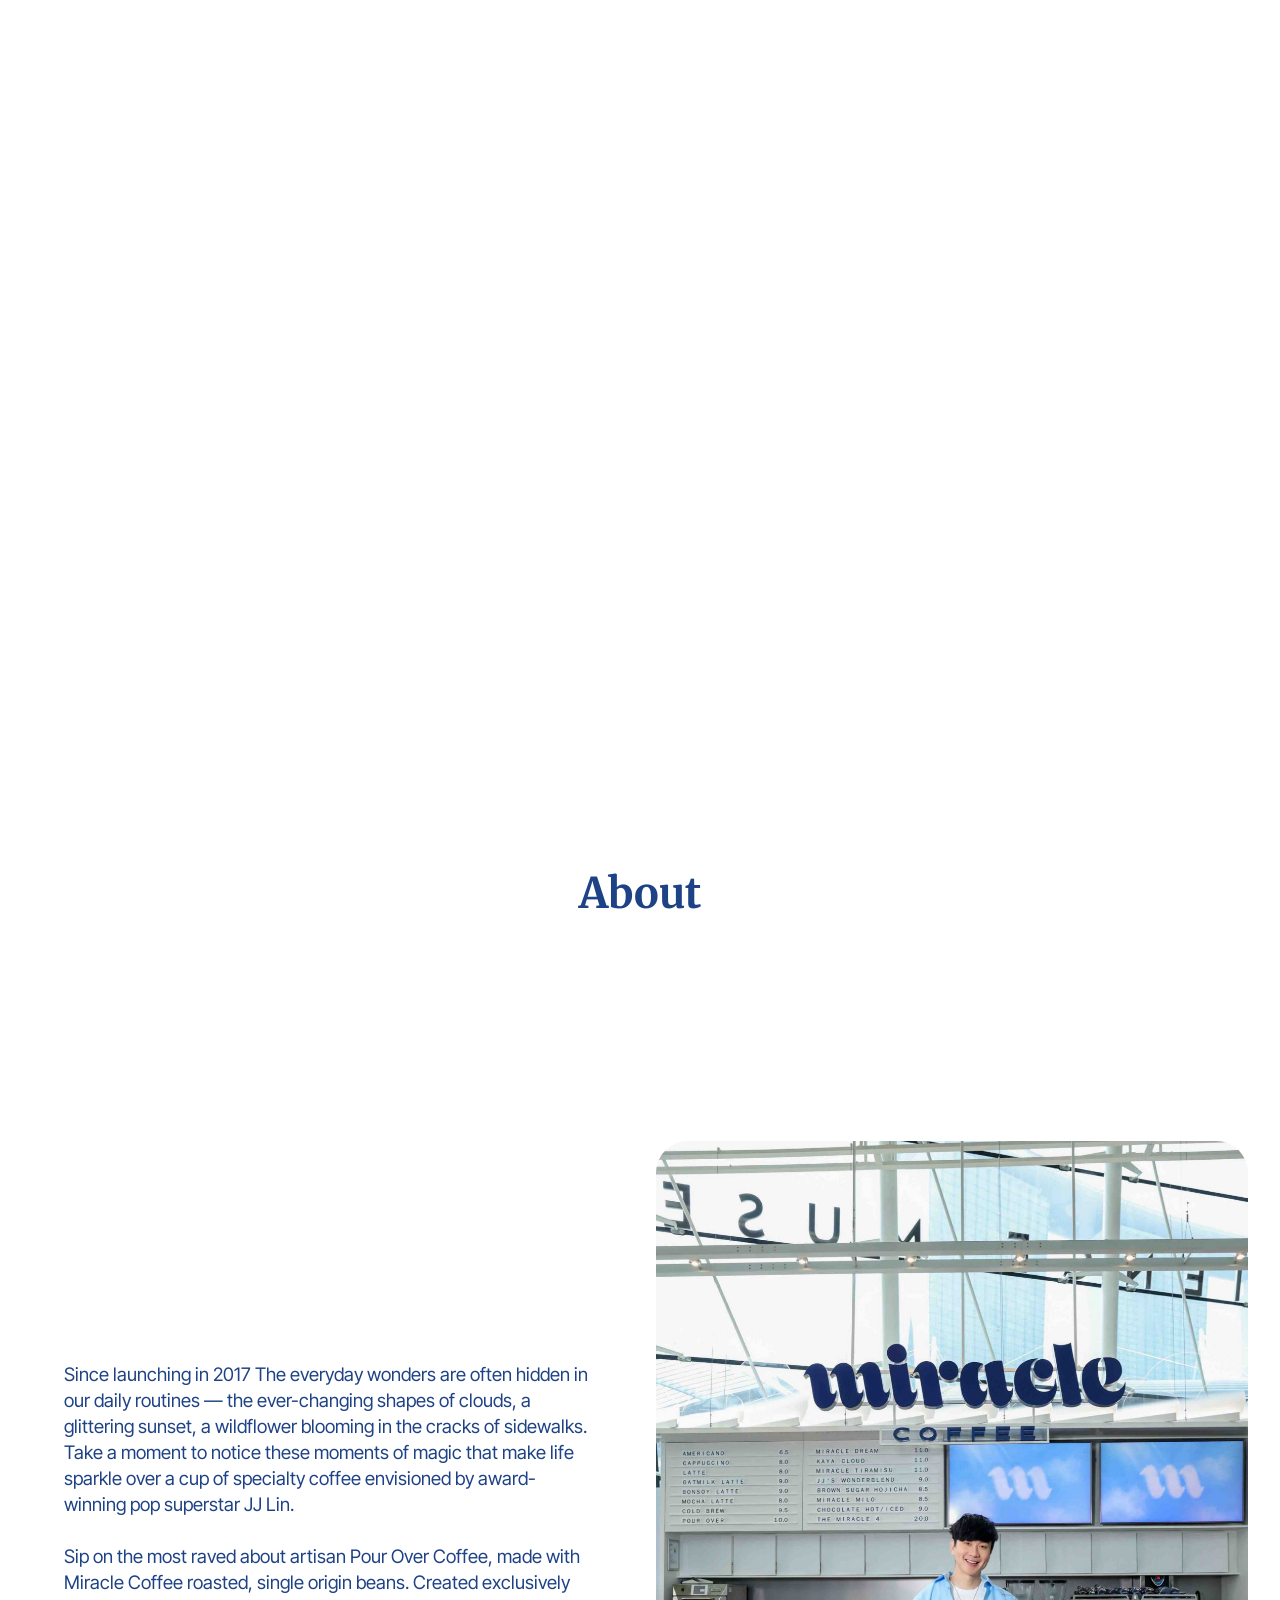
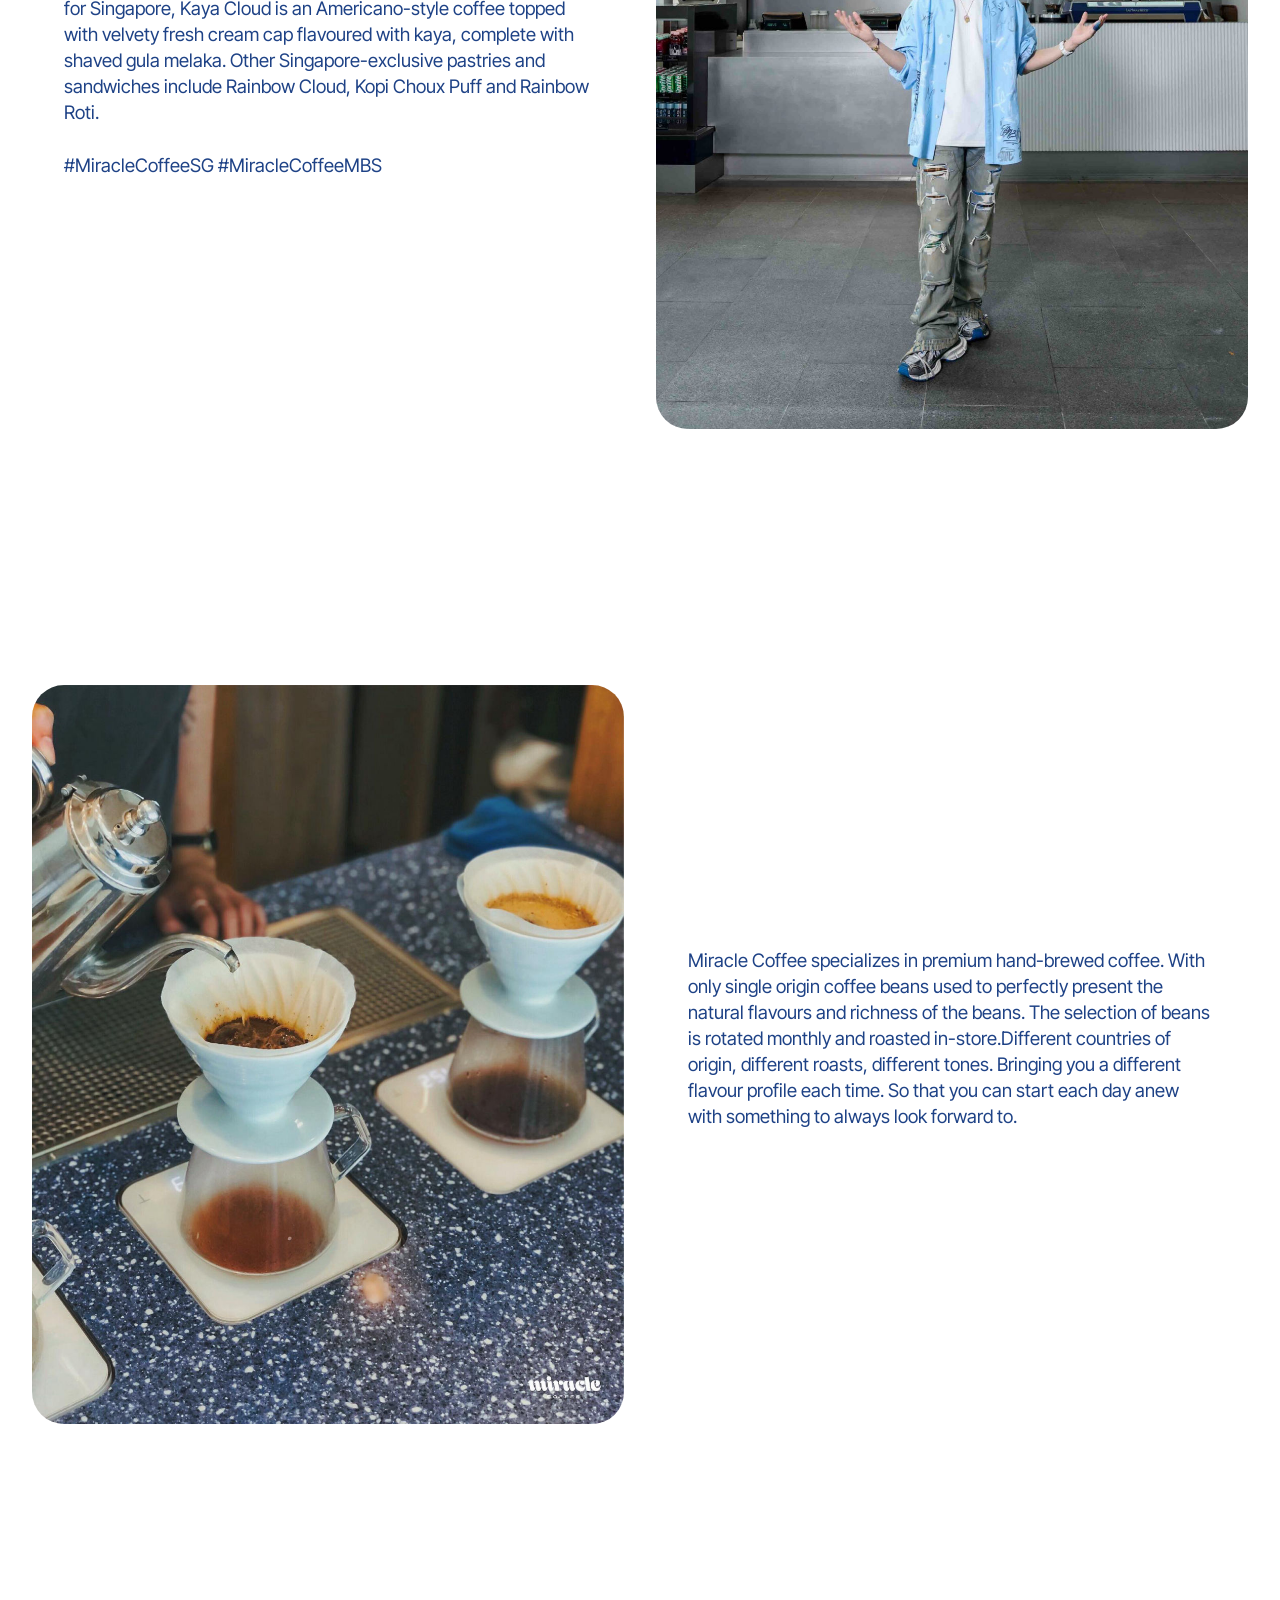
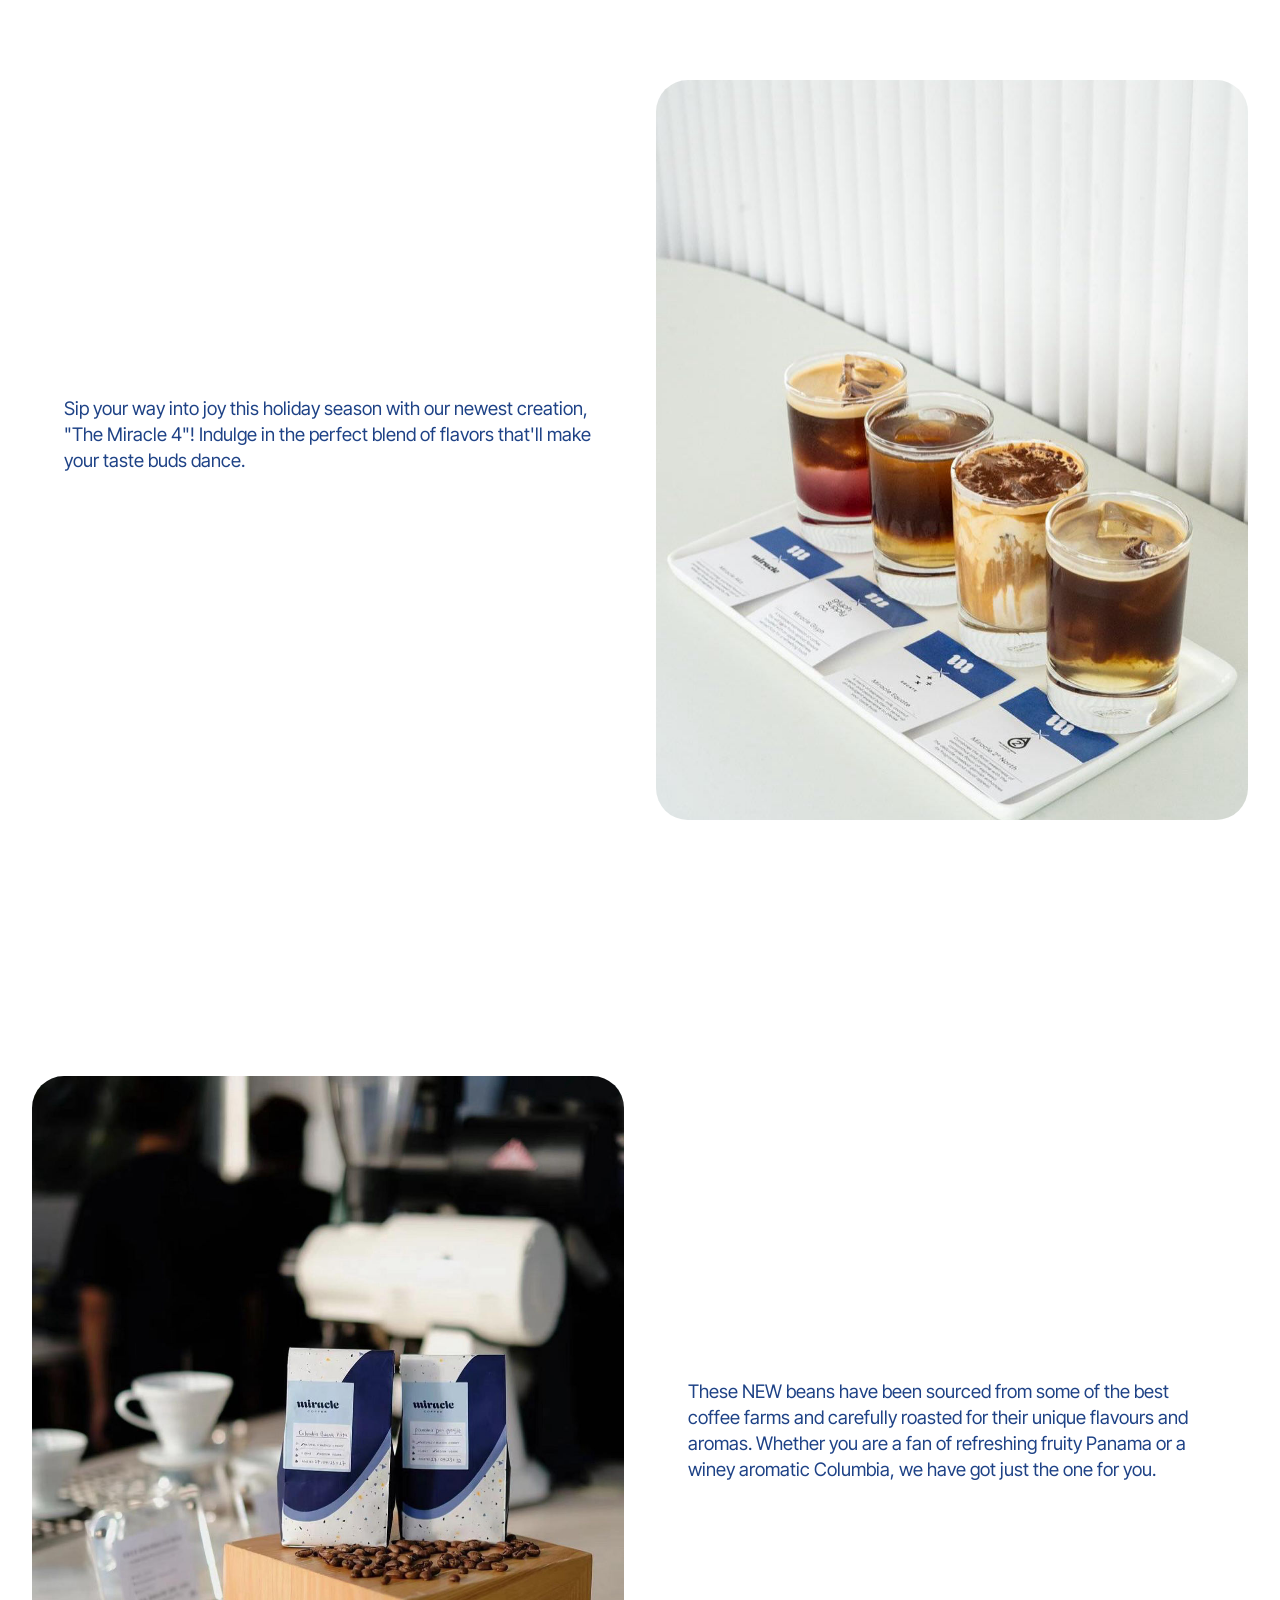
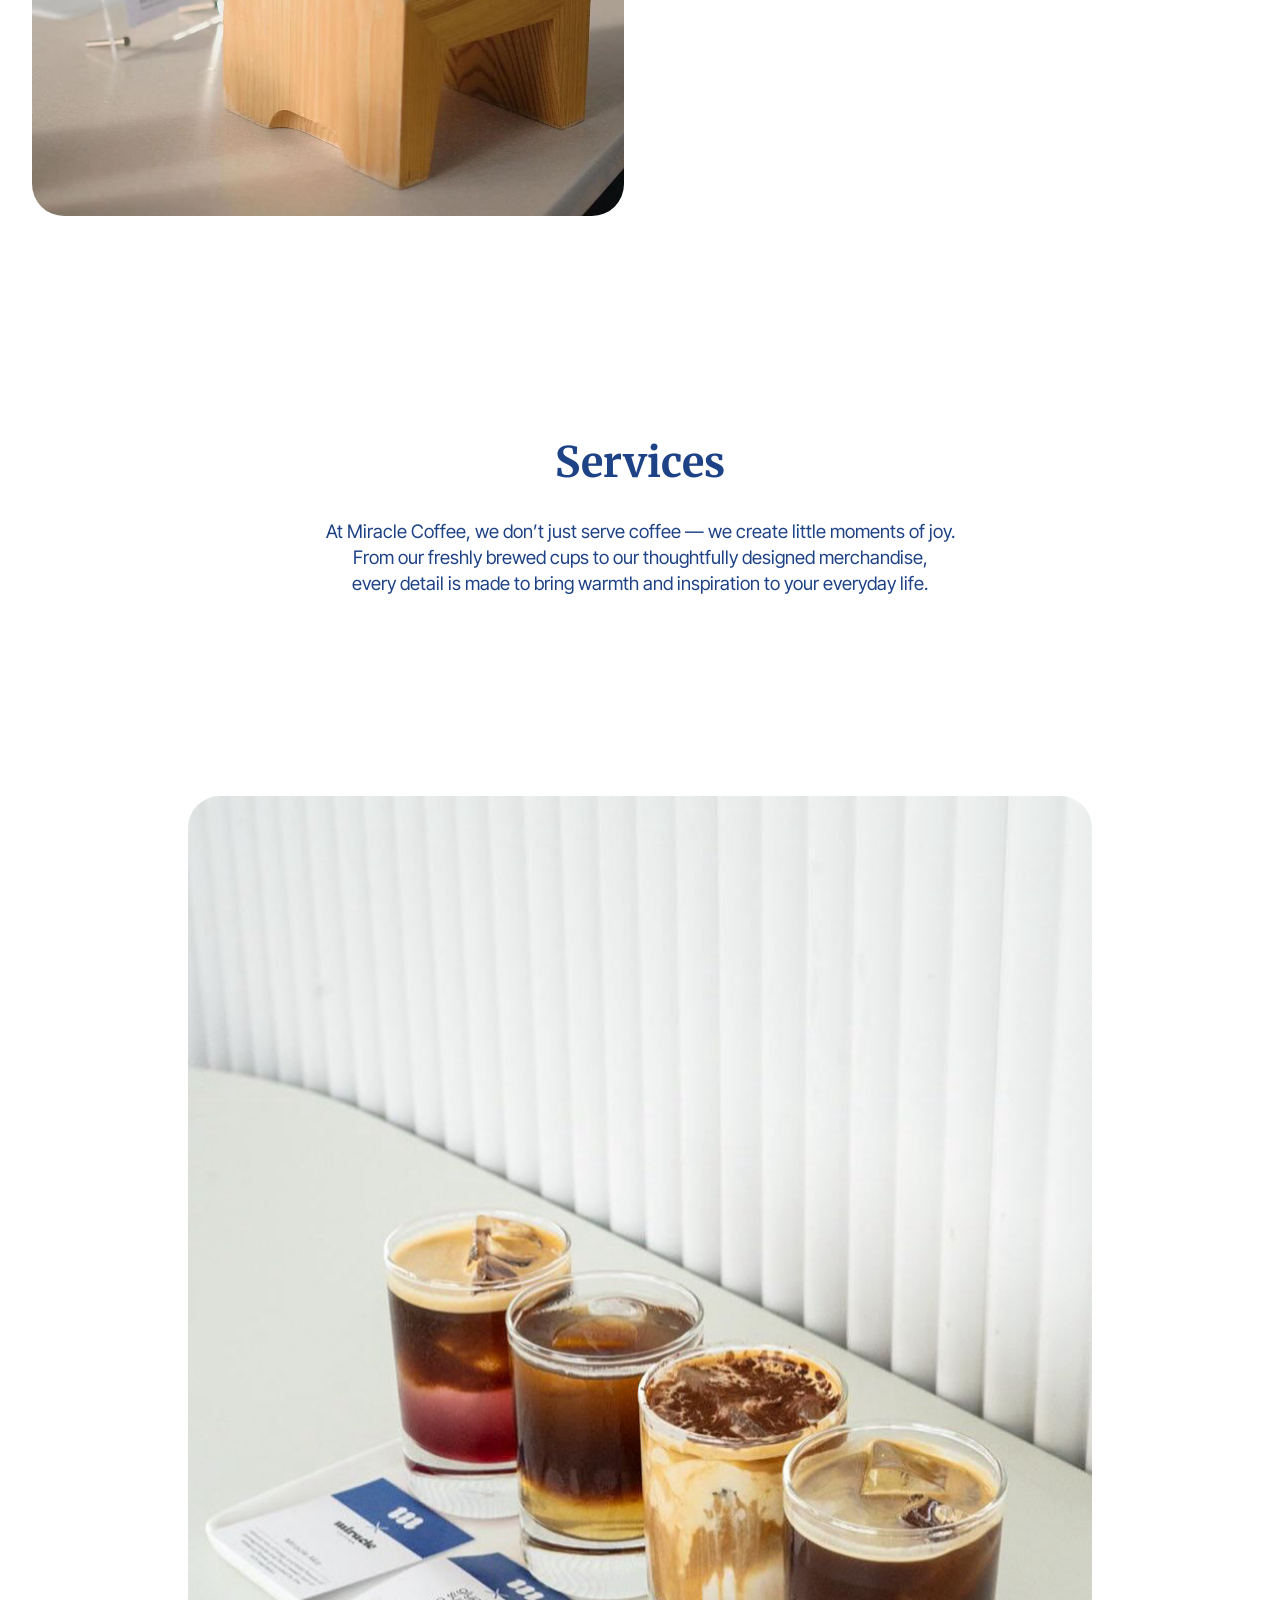
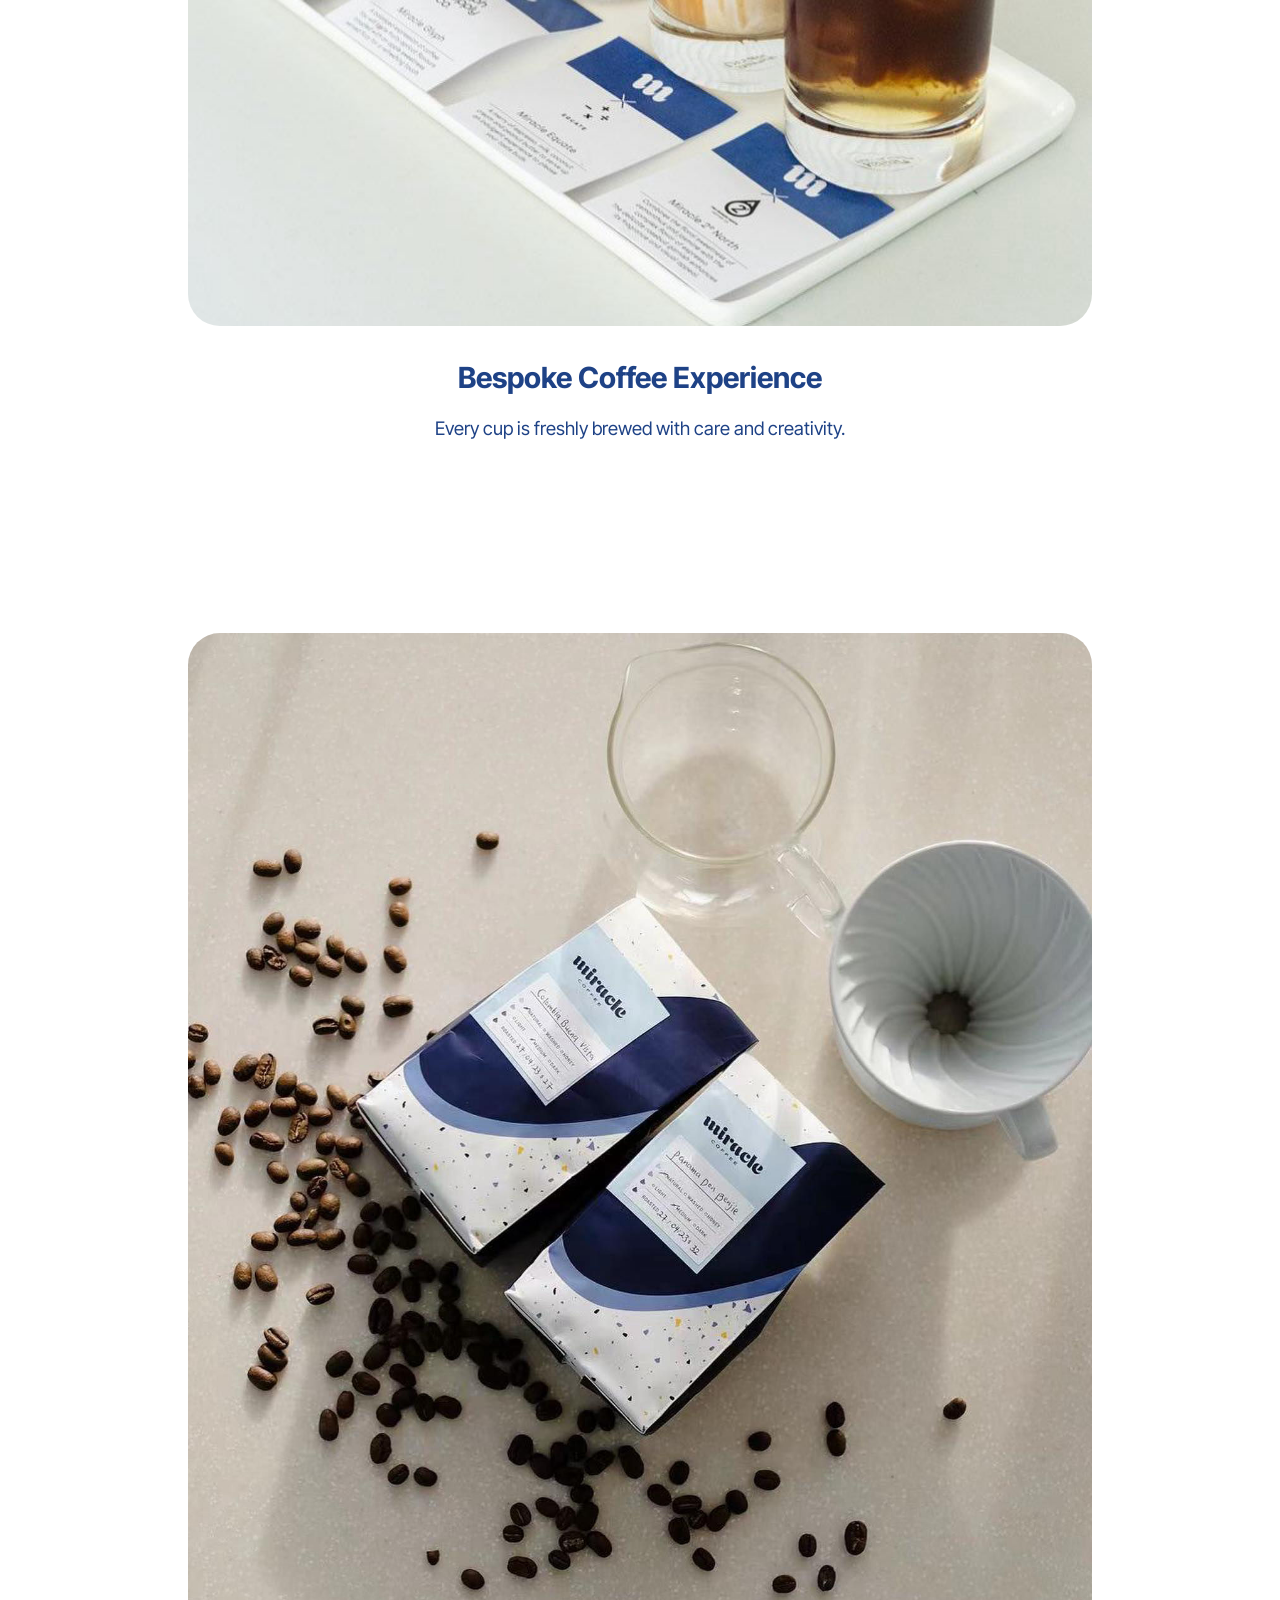
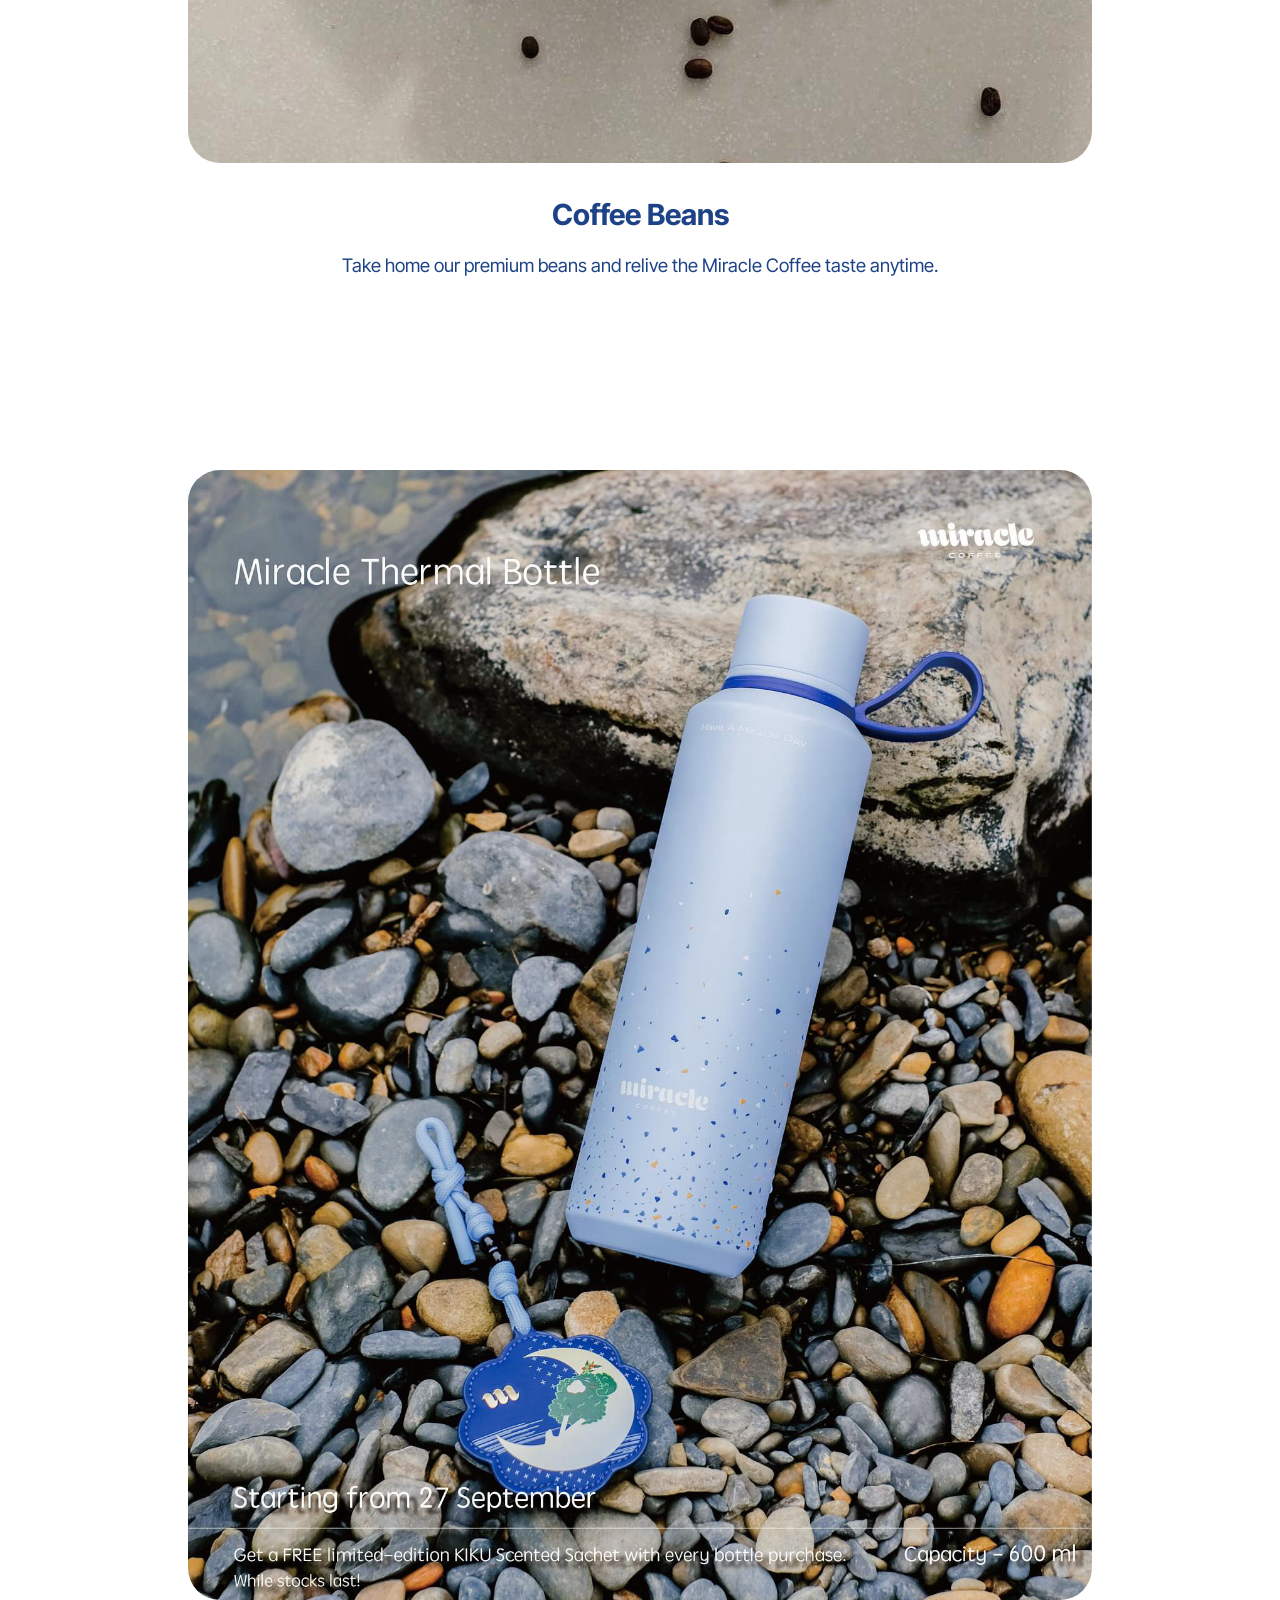
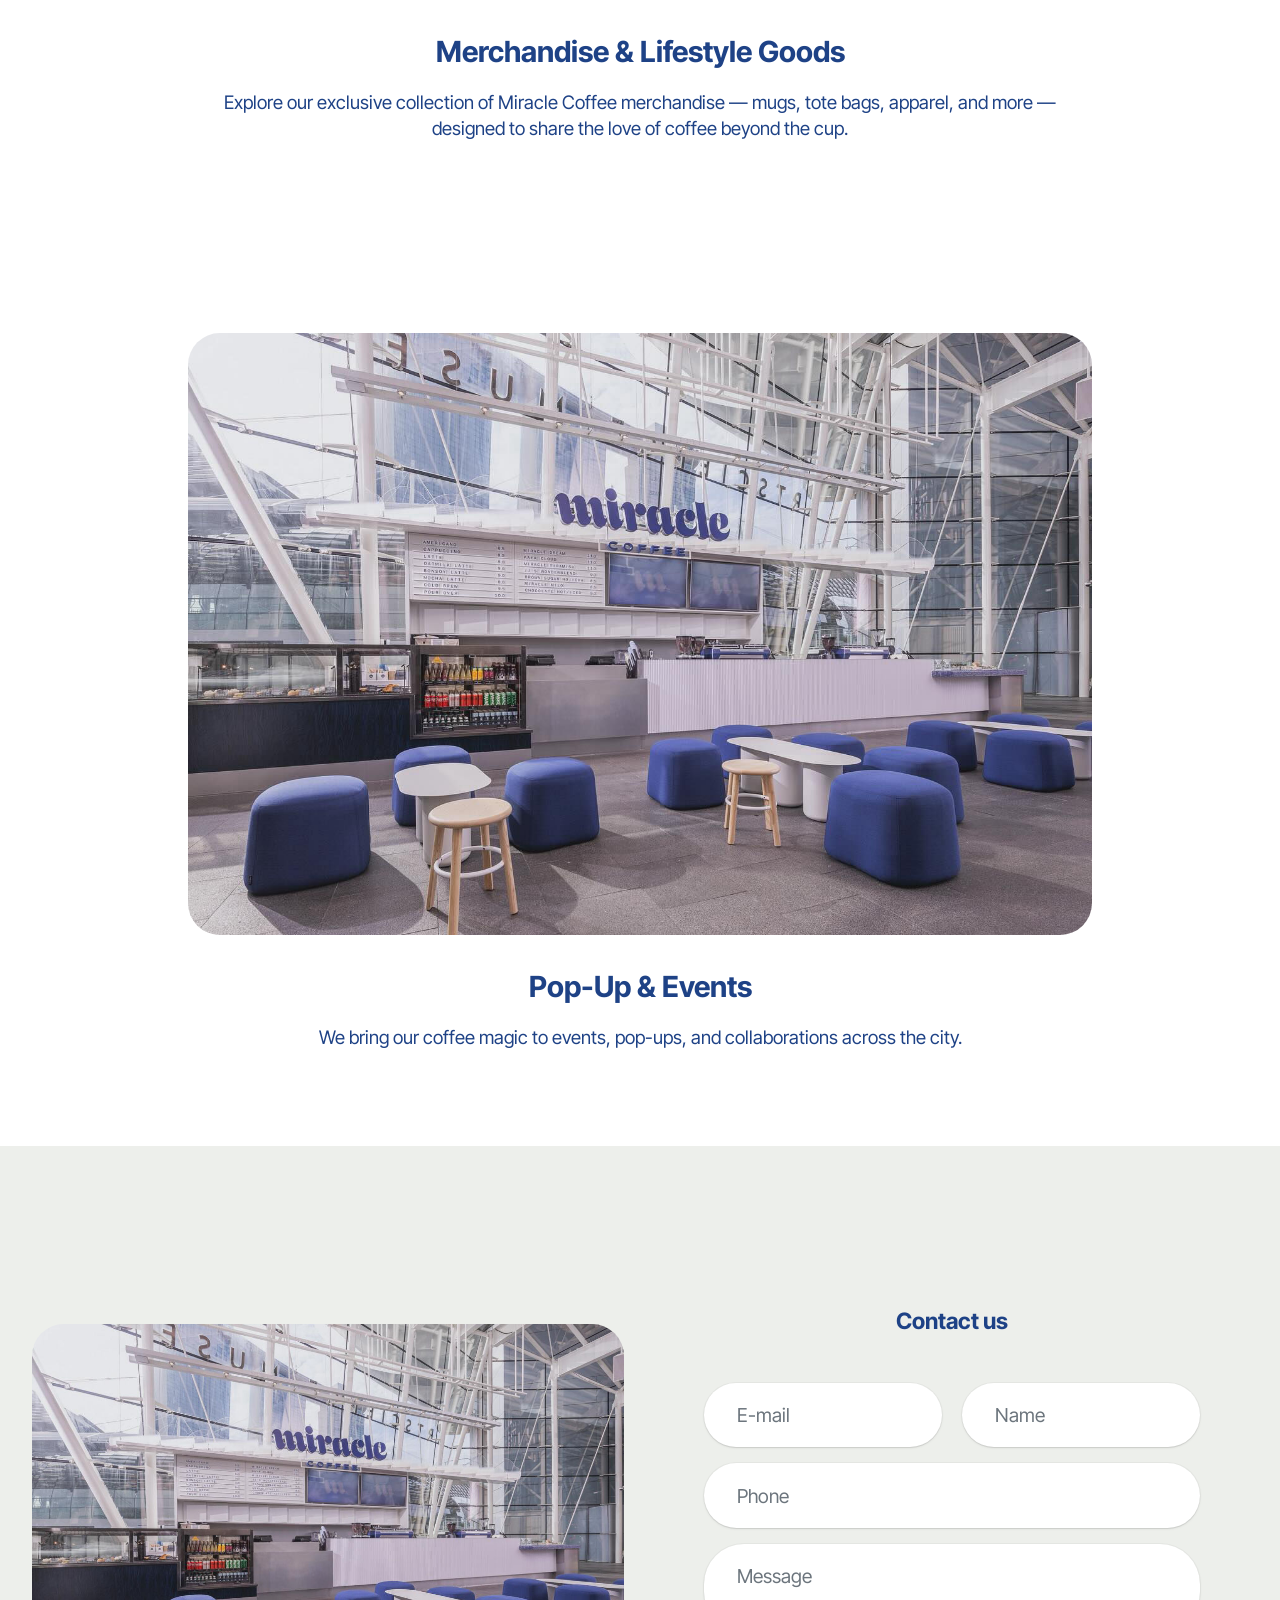
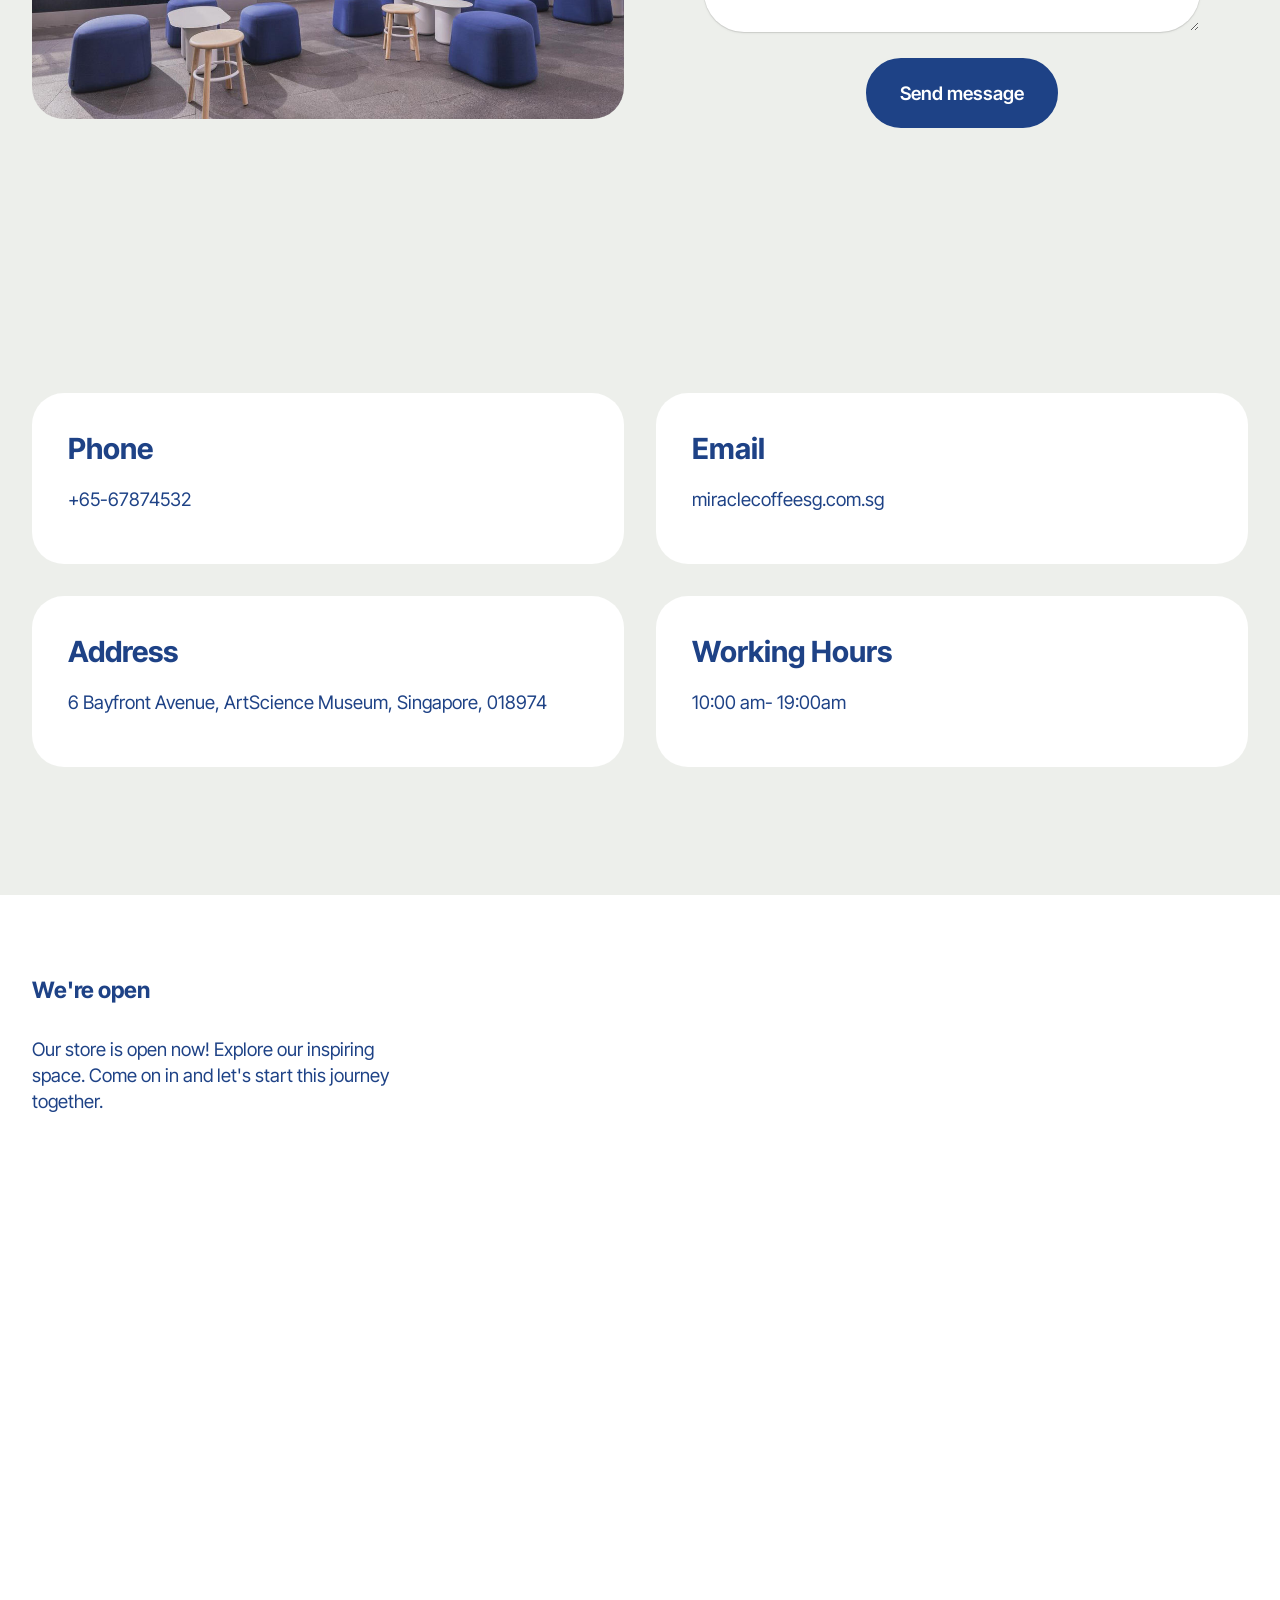
==== commit b94d6889: "create github pages" ====
--- a/index.html
+++ b/index.html
@@ -23,7 +23,7 @@
   <noscript><link rel="stylesheet" href="https://fonts.googleapis.com/css?family=Inter+Tight:100,200,300,400,500,600,700,800,900,100i,200i,300i,400i,500i,600i,700i,800i,900i&display=swap"></noscript>
   <link rel="preload" href="https://fonts.googleapis.com/css?family=Roboto+Condensed:100,200,300,400,500,600,700,800,900,100i,200i,300i,400i,500i,600i,700i,800i,900i&display=swap" as="style" onload="this.onload=null;this.rel='stylesheet'">
   <noscript><link rel="stylesheet" href="https://fonts.googleapis.com/css?family=Roboto+Condensed:100,200,300,400,500,600,700,800,900,100i,200i,300i,400i,500i,600i,700i,800i,900i&display=swap"></noscript>
-  <link rel="preload" as="style" href="assets/mobirise/css/mbr-additional.css?v=KXCXxi"><link rel="stylesheet" href="assets/mobirise/css/mbr-additional.css?v=KXCXxi" type="text/css">
+  <link rel="preload" as="style" href="assets/mobirise/css/mbr-additional.css?v=6hUyYc"><link rel="stylesheet" href="assets/mobirise/css/mbr-additional.css?v=6hUyYc" type="text/css">
 
   
   
@@ -280,7 +280,7 @@
 			</div>
 			<div class="col-12 col-md-12 col-lg">
 				<div class="text-wrapper align-left">
-					<h1 class="mbr-section-title mbr-fonts-style mb-4 display-2">Since launching in 2017，<div>The everyday wonders are often hidden in our daily routines<strong> </strong>— the ever-changing shapes of clouds, a glittering sunset, a wildflower blooming in the cracks of sidewalks. Take a moment to notice these moments of magic that make life sparkle over a cup of specialty coffee envisioned by award-winning pop superstar JJ Lin.</div><div>Sip on the most raved about artisan Pour Over Coffee, made with Miracle Coffee roasted, single origin beans. Created exclusively for Singapore, Kaya Cloud is an Americano-style coffee topped with velvety fresh cream cap flavoured with kaya, complete with shaved gula melaka. Other Singapore-exclusive pastries and sandwiches include Rainbow Cloud, Kopi Choux Puff and Rainbow Roti.</div><div><br></div><div>#MiracleCoffeeSG #MiracleCoffeeMBS</div></h1>
+					<h1 class="mbr-section-title mbr-fonts-style mb-4 display-7">Since launching in 2017 The everyday wonders are often hidden in our daily routines<strong style="font-size: calc(1.07rem + 0.13 * ((100vw - 62rem) / 25));"> </strong><span style="font-size: calc(1.07rem + 0.13 * ((100vw - 62rem) / 25));">— the ever-changing shapes of clouds, a glittering suns</span><span style="font-size: calc(1.07rem + 0.13 * ((100vw - 62rem) / 25));">et, a wildflower blooming in the cracks of sidewalks. Take a moment to notice these moments of magic that make life sparkle over a cup of specialty coffee envisioned by award-winning pop superstar JJ Lin.</span><br><span style="font-size: calc(1.07rem + 0.13 * ((100vw - 62rem) / 25));"><br></span><div>Sip on the most raved about artisan Pour Over Coffee, made with Miracle Coffee roasted, single origin beans. Created exclusively for Singapore, Kaya Cloud is an Americano-style coffee topped with velvety fresh cream cap flavoured with kaya, complete with shaved gula melaka. Other Singapore-exclusive pastries and sandwiches include Rainbow Cloud, Kopi Choux Puff and Rainbow Roti.</div><div><br></div><div>#MiracleCoffeeSG #MiracleCoffeeMBS</div></h1>
 					
 					
 				</div>
@@ -302,7 +302,7 @@
 			</div>
 			<div class="col-12 col-md-12 col-lg">
 				<div class="text-wrapper align-left">
-					<h1 class="mbr-section-title mbr-fonts-style mb-4 display-2">Miracle Coffee specializes in premium hand-brewed coffee. With only single origin coffee beans used to perfectly present the natural flavours and richness of the beans. The selection of beans is rotated monthly and roasted in-store.Different countries of origin, different roasts, different tones. Bringing you a different flavour profile each time.&nbsp;<span style="font-size: calc(1.175rem + 0.325 * ((100vw - 62rem) / 25));">So that you can start each day anew with something to always look forward to.</span></h1>
+					<h1 class="mbr-section-title mbr-fonts-style mb-4 display-7">Miracle Coffee specializes in premium hand-brewed coffee. With only single origin coffee beans used to perfectly present the natural flavours and richness of the beans. The selection of beans is rotated monthly and roasted in-store.Different countries of origin, different roasts, different tones. Bringing you a different flavour profile each time. So that you can start each day anew with something to always look forward to.</h1>
 					
 					
 				</div>
@@ -324,7 +324,7 @@
 			</div>
 			<div class="col-12 col-md-12 col-lg">
 				<div class="text-wrapper align-left">
-					<h1 class="mbr-section-title mbr-fonts-style mb-4 display-2">Sip your way into joy this holiday season with our newest creation, "The Miracle 4"! Indulge in the perfect blend of flavors that'll make your taste buds dance.</h1>
+					<h1 class="mbr-section-title mbr-fonts-style mb-4 display-7">Sip your way into joy this holiday season with our newest creation, "The Miracle 4"! Indulge in the perfect blend of flavors that'll make your taste buds dance.</h1>
 					
 					
 				</div>
@@ -346,7 +346,7 @@
 			</div>
 			<div class="col-12 col-md-12 col-lg">
 				<div class="text-wrapper align-left">
-					<h1 class="mbr-section-title mbr-fonts-style mb-4 display-2">These NEW beans have been sourced from some of the best coffee farms and carefully roasted for their unique flavours and aromas. Whether you are a fan of refreshing fruity Panama or a winey aromatic Columbia, we have got just the one for you.</h1>
+					<h1 class="mbr-section-title mbr-fonts-style mb-4 display-7">These NEW beans have been sourced from some of the best coffee farms and carefully roasted for their unique flavours and aromas. Whether you are a fan of refreshing fruity Panama or a winey aromatic Columbia, we have got just the one for you.</h1>
 					
 					
 				</div>
@@ -462,7 +462,7 @@
                     
                 </div>
                 <div class="col-lg-12 mx-auto mbr-form" data-form-type="formoid">
-                    <form action="https://mobirise.eu/" method="POST" class="mbr-form form-with-styler" data-form-title="Form Name"><input type="hidden" name="email" data-form-email="true" value="CcPzeXv2QLWUAmaiYr5Btddyxs+vkBQgq0axRwdOOebNTWO5nhICML6teyXLk2BRkyzL84RC2hEzAo/COfo+udciF/yT2xtHbR3hIMjx3jxNnz01RxrODrDZpeDUDr+A">
+                    <form action="https://mobirise.eu/" method="POST" class="mbr-form form-with-styler" data-form-title="Form Name"><input type="hidden" name="email" data-form-email="true" value="XytNBf8lvLeSUgr5BYUqM2nBkuCJHwSJFVzGfjKq+KNlgomIeV7MSXneCACMQC86ssqat1ZaNPd/j08HV0HOORQ157UySCysRQ5EgCdD3KIfh7CB+dwii/9OQg7v7Ntn">
                         <div class="row">
                             <div hidden="hidden" data-form-alert="" class="alert alert-success col-12">Thanks for filling out the form!</div>
                             <div hidden="hidden" data-form-alert-danger="" class="alert alert-danger col-12">
@@ -668,7 +668,7 @@
 			</div>
 		</div>
 	</div>
-</section><section class="display-7" style="padding: 0;align-items: center;justify-content: center;flex-wrap: wrap;    align-content: center;display: flex;position: relative;height: 4rem;"><a href="https://mobiri.se/4250557" style="flex: 1 1;height: 4rem;position: absolute;width: 100%;z-index: 1;"><img alt="" style="height: 4rem;" src="[data-uri]"></a><p style="margin: 0;text-align: center;" class="display-7">&#8204;</p><a style="z-index:1" href="https://mobirise.com/builder/ai-website-generator.html">AI Website Generator</a></section><script src="assets/bootstrap/js/bootstrap.bundle.min.js"></script>  <script src="assets/parallax/jarallax.js"></script>  <script src="assets/smoothscroll/smooth-scroll.js"></script>  <script src="assets/ytplayer/index.js"></script>  <script src="assets/dropdown/js/navbar-dropdown.js"></script>  <script src="assets/scrollgallery/scroll-gallery.js"></script>  <script src="assets/theme/js/script.js"></script>  <script src="assets/formoid/formoid.min.js"></script>  
+</section><section class="display-7" style="padding: 0;align-items: center;justify-content: center;flex-wrap: wrap;    align-content: center;display: flex;position: relative;height: 4rem;"><a href="https://mobiri.se/4250557" style="flex: 1 1;height: 4rem;position: absolute;width: 100%;z-index: 1;"><img alt="" style="height: 4rem;" src="[data-uri]"></a><p style="margin: 0;text-align: center;" class="display-7">&#8204;</p><a style="z-index:1" href="https://mobirise.com/html-builder.html">HTML Website Builder</a></section><script src="assets/bootstrap/js/bootstrap.bundle.min.js"></script>  <script src="assets/parallax/jarallax.js"></script>  <script src="assets/smoothscroll/smooth-scroll.js"></script>  <script src="assets/ytplayer/index.js"></script>  <script src="assets/dropdown/js/navbar-dropdown.js"></script>  <script src="assets/scrollgallery/scroll-gallery.js"></script>  <script src="assets/theme/js/script.js"></script>  <script src="assets/formoid/formoid.min.js"></script>  
   
   
 </body>
--- a/assets/mobirise/css/mbr-additional.css
+++ b/assets/mobirise/css/mbr-additional.css
@@ -2117,7 +2117,7 @@
 }
 .cid-uYUhai4i9D {
   padding-top: 6rem;
-  padding-bottom: 6rem;
+  padding-bottom: 2rem;
   background-color: #ffffff;
 }
 .cid-uYUhai4i9D .mbr-fallback-image.disabled {
@@ -3033,7 +3033,7 @@
 }
 .cid-uYUhai4i9D {
   padding-top: 6rem;
-  padding-bottom: 6rem;
+  padding-bottom: 2rem;
   background-color: #ffffff;
 }
 .cid-uYUhai4i9D .mbr-fallback-image.disabled {
@@ -3834,7 +3834,7 @@
 }
 .cid-uYUhai4i9D {
   padding-top: 6rem;
-  padding-bottom: 6rem;
+  padding-bottom: 2rem;
   background-color: #ffffff;
 }
 .cid-uYUhai4i9D .mbr-fallback-image.disabled {
@@ -4643,7 +4643,7 @@
 }
 .cid-uYUhai4i9D {
   padding-top: 6rem;
-  padding-bottom: 6rem;
+  padding-bottom: 2rem;
   background-color: #ffffff;
 }
 .cid-uYUhai4i9D .mbr-fallback-image.disabled {
@@ -5599,7 +5599,7 @@
 }
 .cid-uYUhai4i9D {
   padding-top: 6rem;
-  padding-bottom: 6rem;
+  padding-bottom: 2rem;
   background-color: #ffffff;
 }
 .cid-uYUhai4i9D .mbr-fallback-image.disabled {
@@ -6375,7 +6375,7 @@
 }
 .cid-uYUhai4i9D {
   padding-top: 6rem;
-  padding-bottom: 6rem;
+  padding-bottom: 2rem;
   background-color: #ffffff;
 }
 .cid-uYUhai4i9D .mbr-fallback-image.disabled {
@@ -7196,7 +7196,7 @@
 }
 .cid-uYUhai4i9D {
   padding-top: 6rem;
-  padding-bottom: 6rem;
+  padding-bottom: 2rem;
   background-color: #ffffff;
 }
 .cid-uYUhai4i9D .mbr-fallback-image.disabled {
@@ -8453,7 +8453,7 @@
 }
 .cid-uYUhai4i9D {
   padding-top: 6rem;
-  padding-bottom: 6rem;
+  padding-bottom: 2rem;
   background-color: #ffffff;
 }
 .cid-uYUhai4i9D .mbr-fallback-image.disabled {
--- a/assets/mobirise/css/mbr-additional.css
+++ b/assets/mobirise/css/mbr-additional.css
@@ -2117,7 +2117,7 @@
 }
 .cid-uYUhai4i9D {
   padding-top: 6rem;
-  padding-bottom: 6rem;
+  padding-bottom: 2rem;
   background-color: #ffffff;
 }
 .cid-uYUhai4i9D .mbr-fallback-image.disabled {
@@ -3033,7 +3033,7 @@
 }
 .cid-uYUhai4i9D {
   padding-top: 6rem;
-  padding-bottom: 6rem;
+  padding-bottom: 2rem;
   background-color: #ffffff;
 }
 .cid-uYUhai4i9D .mbr-fallback-image.disabled {
@@ -3834,7 +3834,7 @@
 }
 .cid-uYUhai4i9D {
   padding-top: 6rem;
-  padding-bottom: 6rem;
+  padding-bottom: 2rem;
   background-color: #ffffff;
 }
 .cid-uYUhai4i9D .mbr-fallback-image.disabled {
@@ -4643,7 +4643,7 @@
 }
 .cid-uYUhai4i9D {
   padding-top: 6rem;
-  padding-bottom: 6rem;
+  padding-bottom: 2rem;
   background-color: #ffffff;
 }
 .cid-uYUhai4i9D .mbr-fallback-image.disabled {
@@ -5599,7 +5599,7 @@
 }
 .cid-uYUhai4i9D {
   padding-top: 6rem;
-  padding-bottom: 6rem;
+  padding-bottom: 2rem;
   background-color: #ffffff;
 }
 .cid-uYUhai4i9D .mbr-fallback-image.disabled {
@@ -6375,7 +6375,7 @@
 }
 .cid-uYUhai4i9D {
   padding-top: 6rem;
-  padding-bottom: 6rem;
+  padding-bottom: 2rem;
   background-color: #ffffff;
 }
 .cid-uYUhai4i9D .mbr-fallback-image.disabled {
@@ -7196,7 +7196,7 @@
 }
 .cid-uYUhai4i9D {
   padding-top: 6rem;
-  padding-bottom: 6rem;
+  padding-bottom: 2rem;
   background-color: #ffffff;
 }
 .cid-uYUhai4i9D .mbr-fallback-image.disabled {
@@ -8453,7 +8453,7 @@
 }
 .cid-uYUhai4i9D {
   padding-top: 6rem;
-  padding-bottom: 6rem;
+  padding-bottom: 2rem;
   background-color: #ffffff;
 }
 .cid-uYUhai4i9D .mbr-fallback-image.disabled {
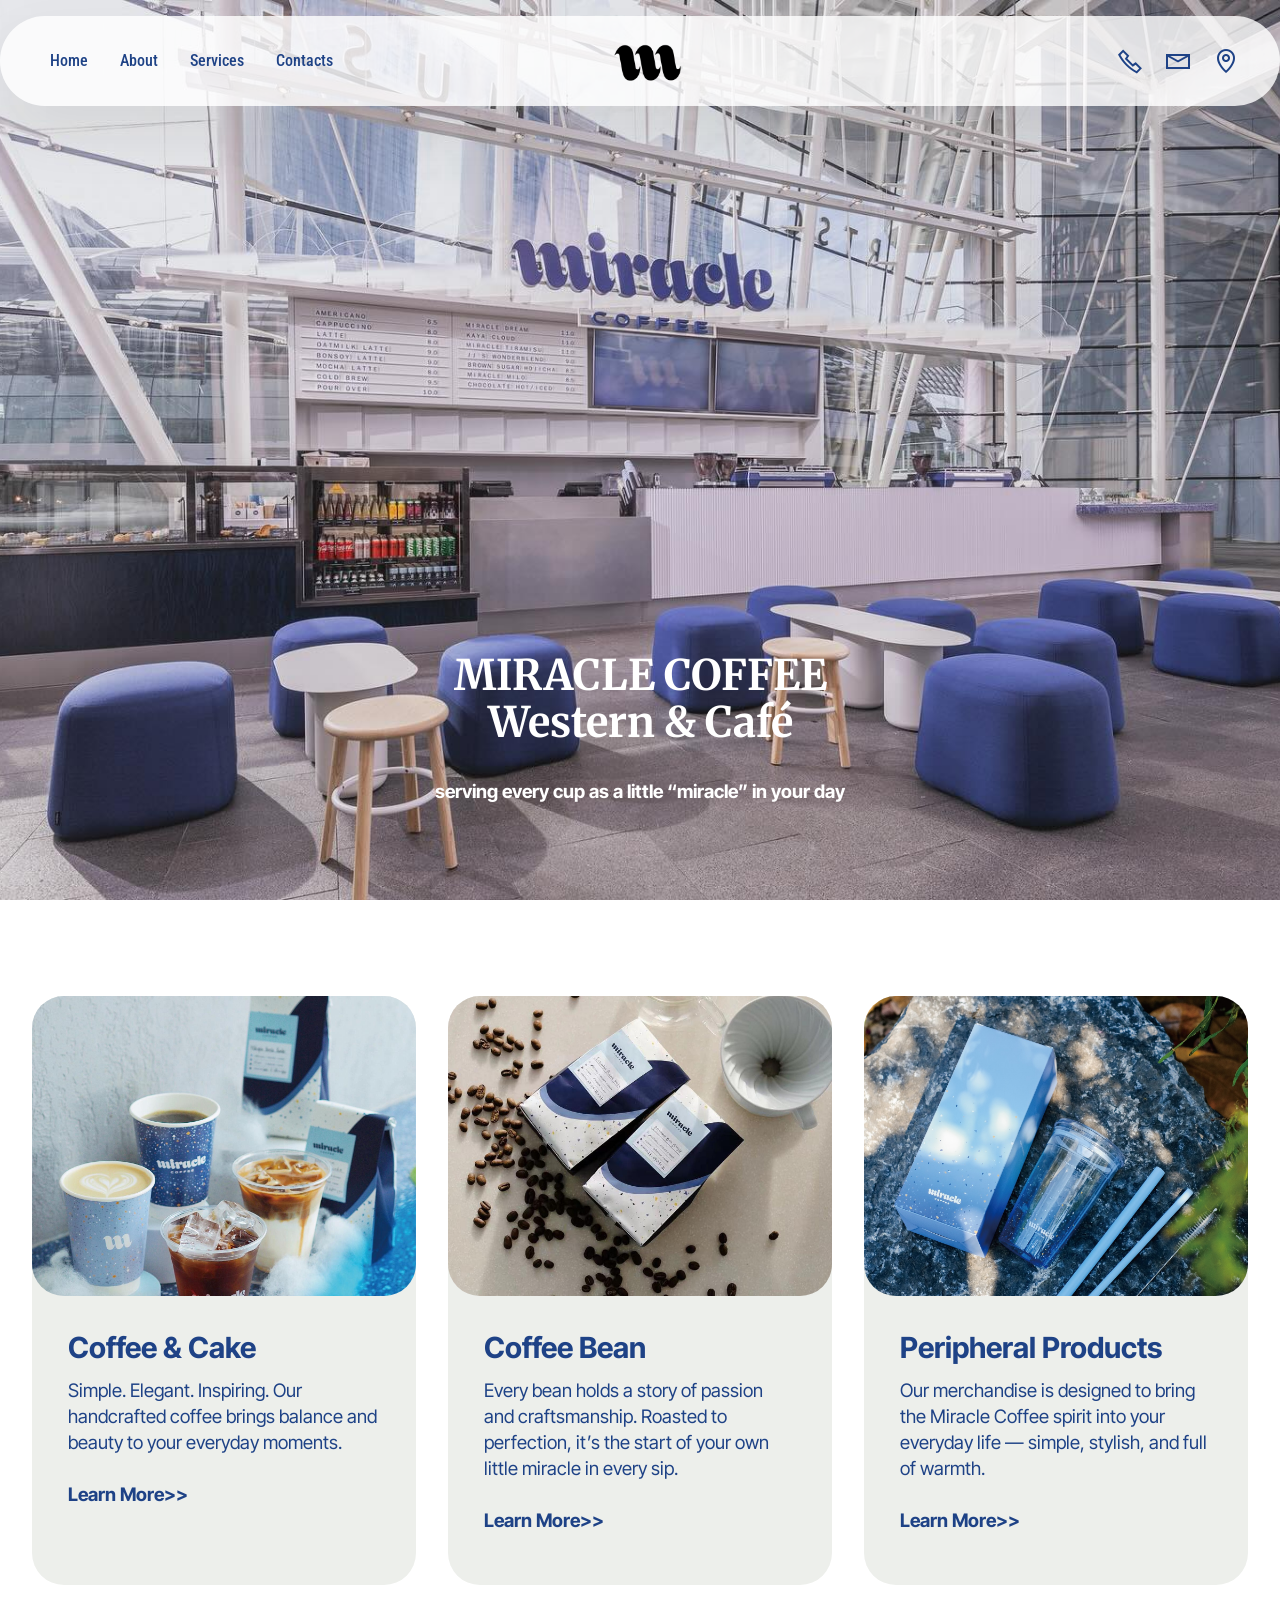
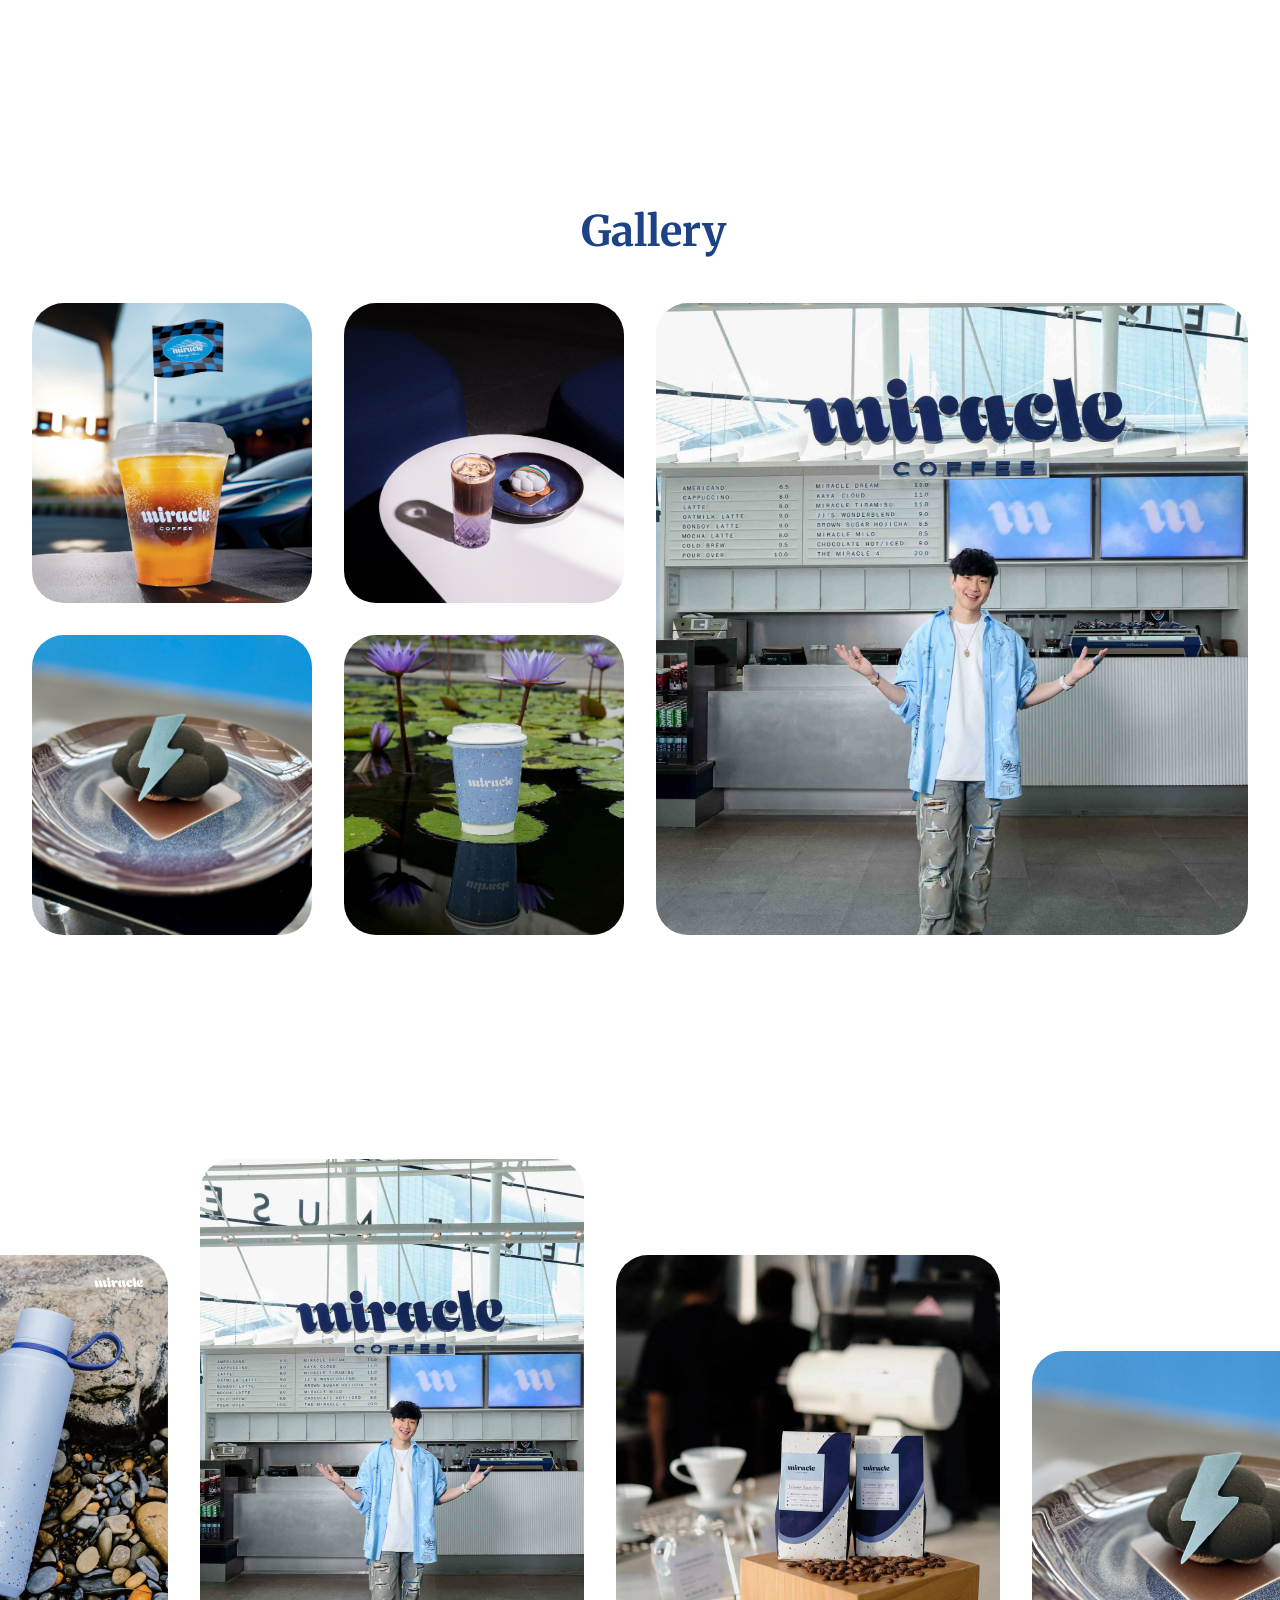
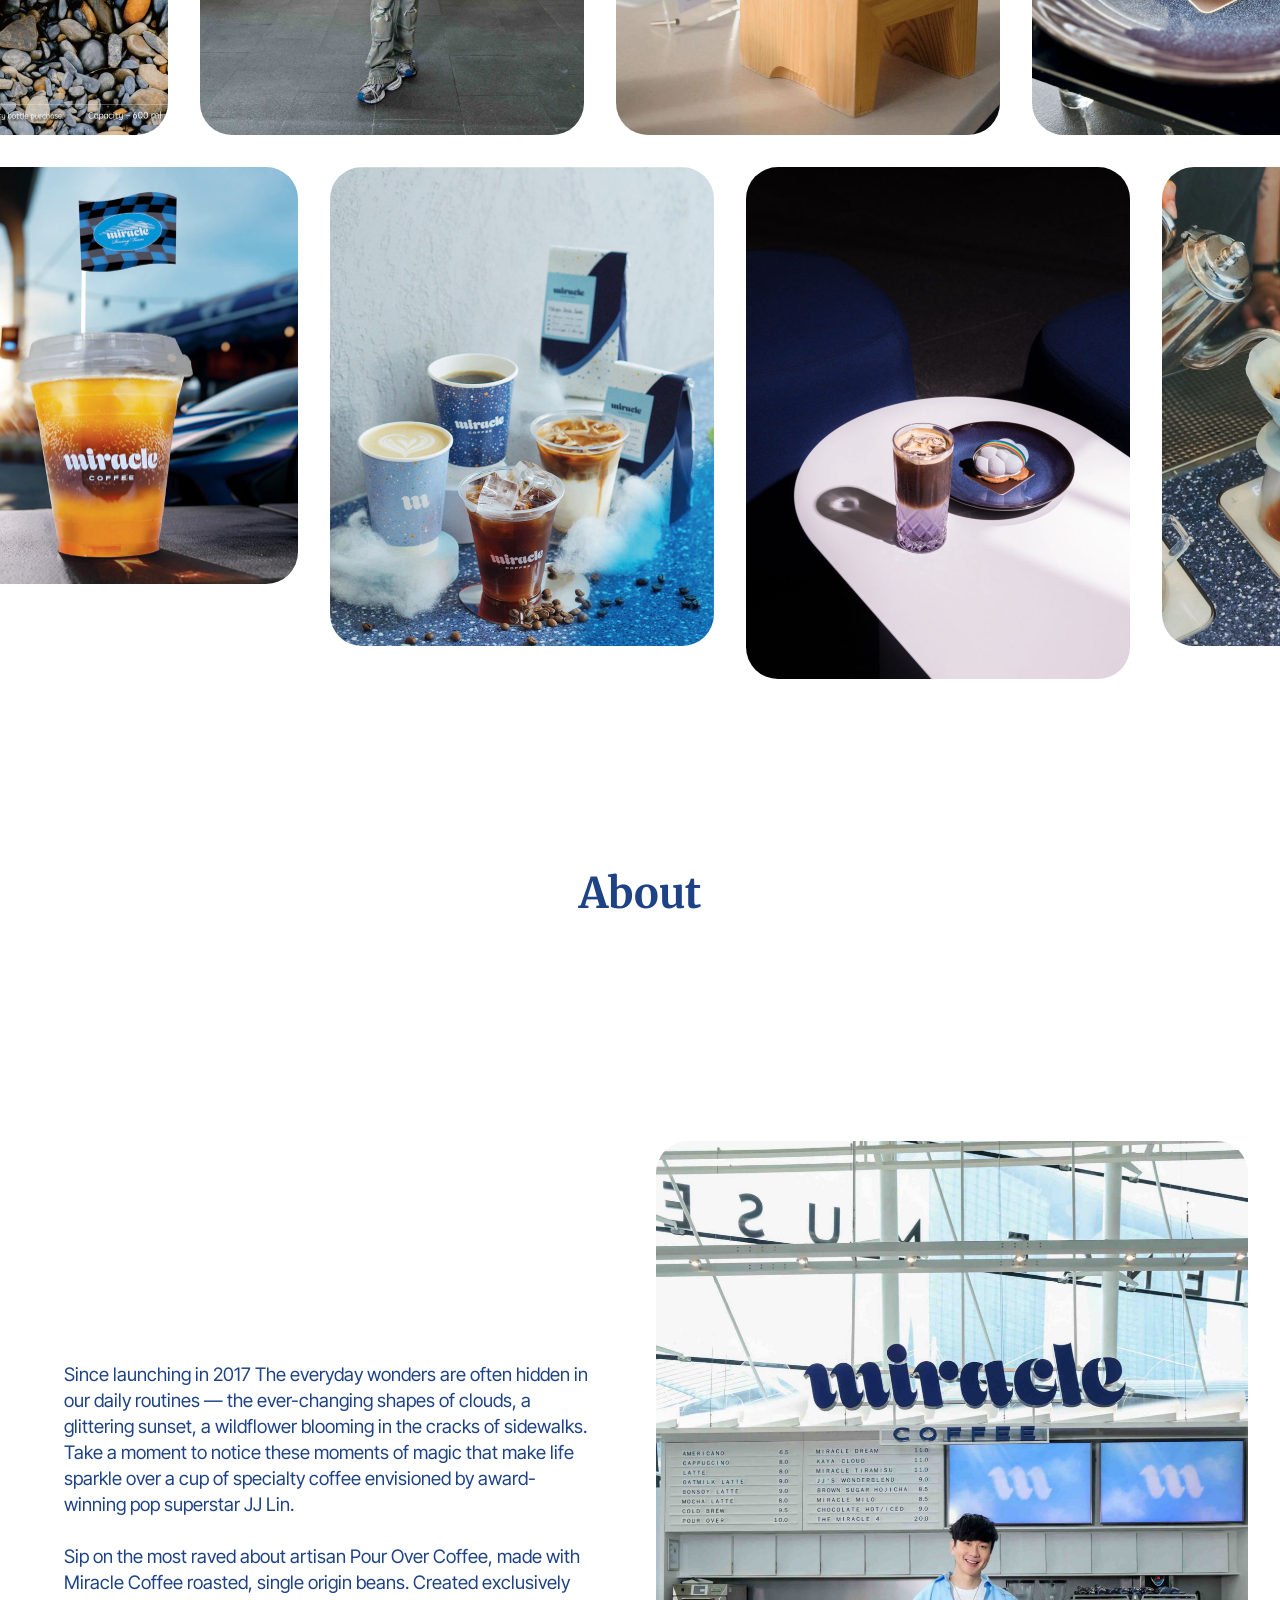
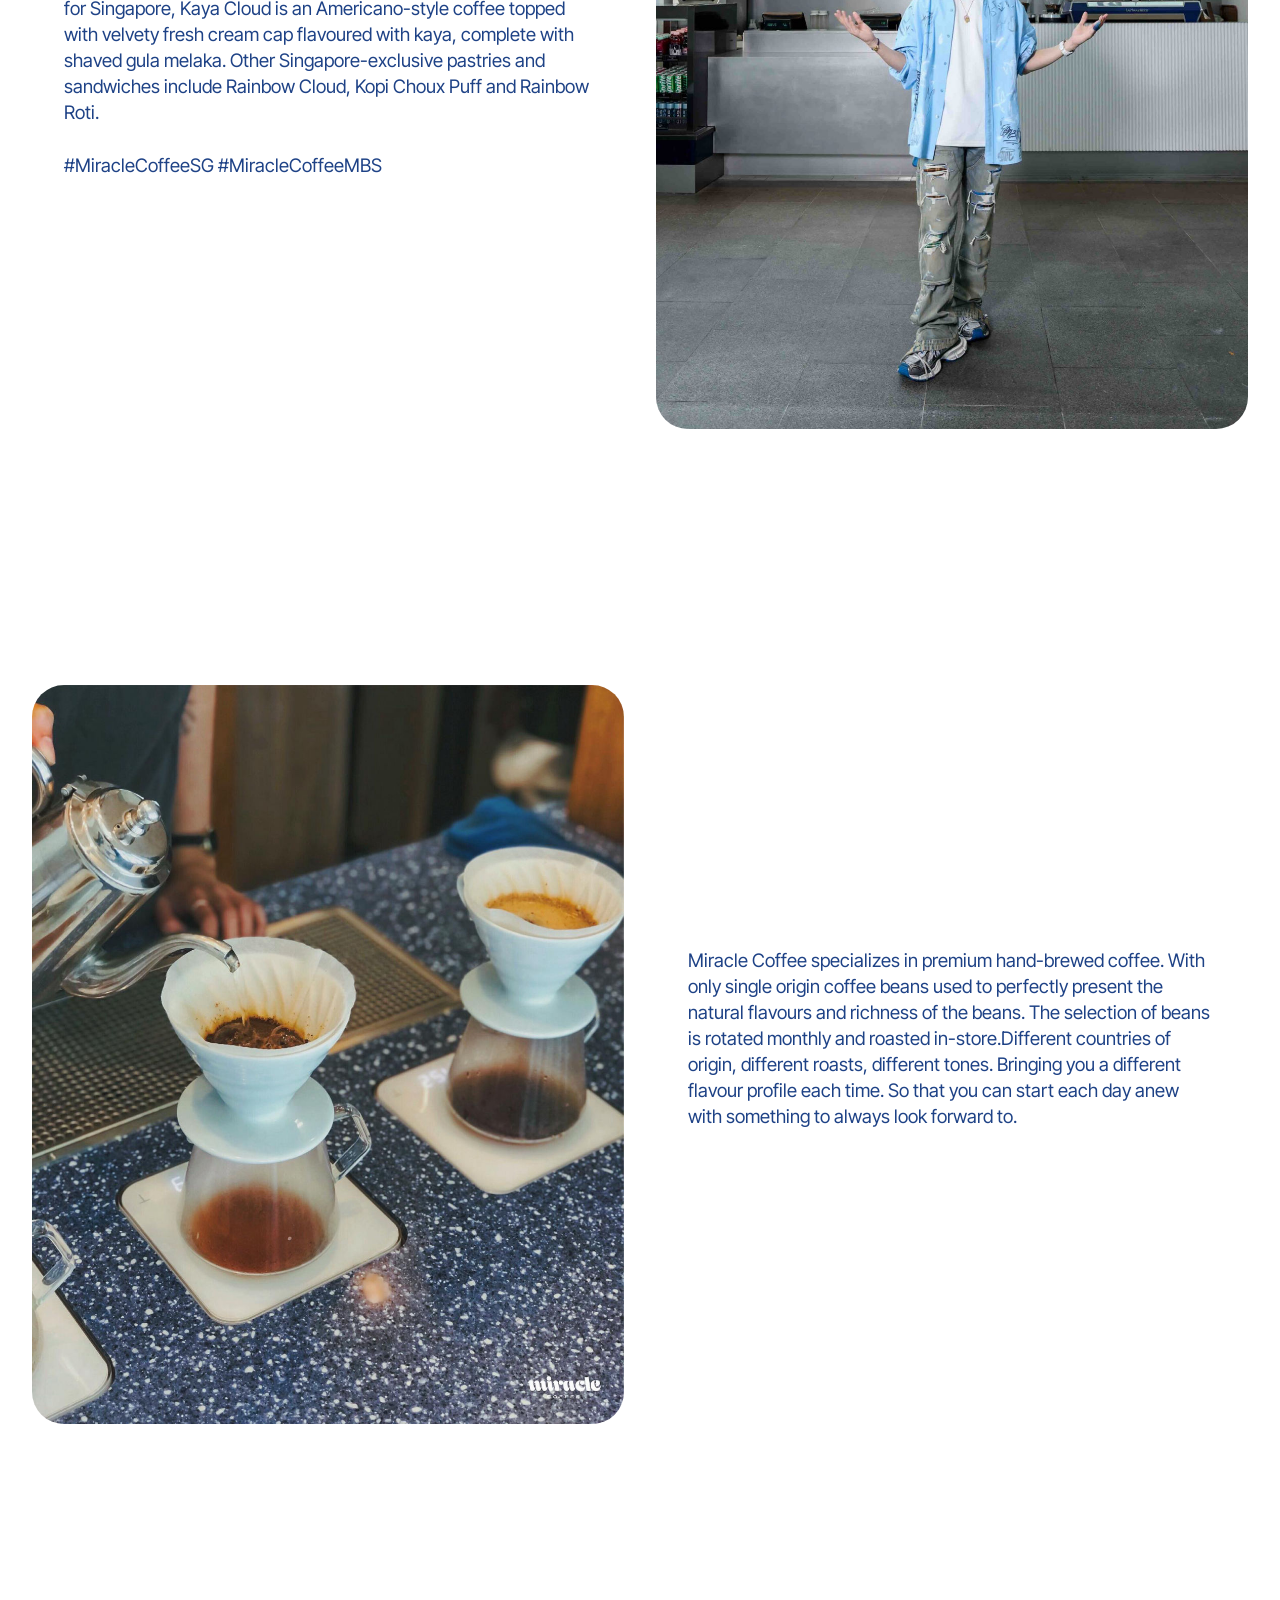
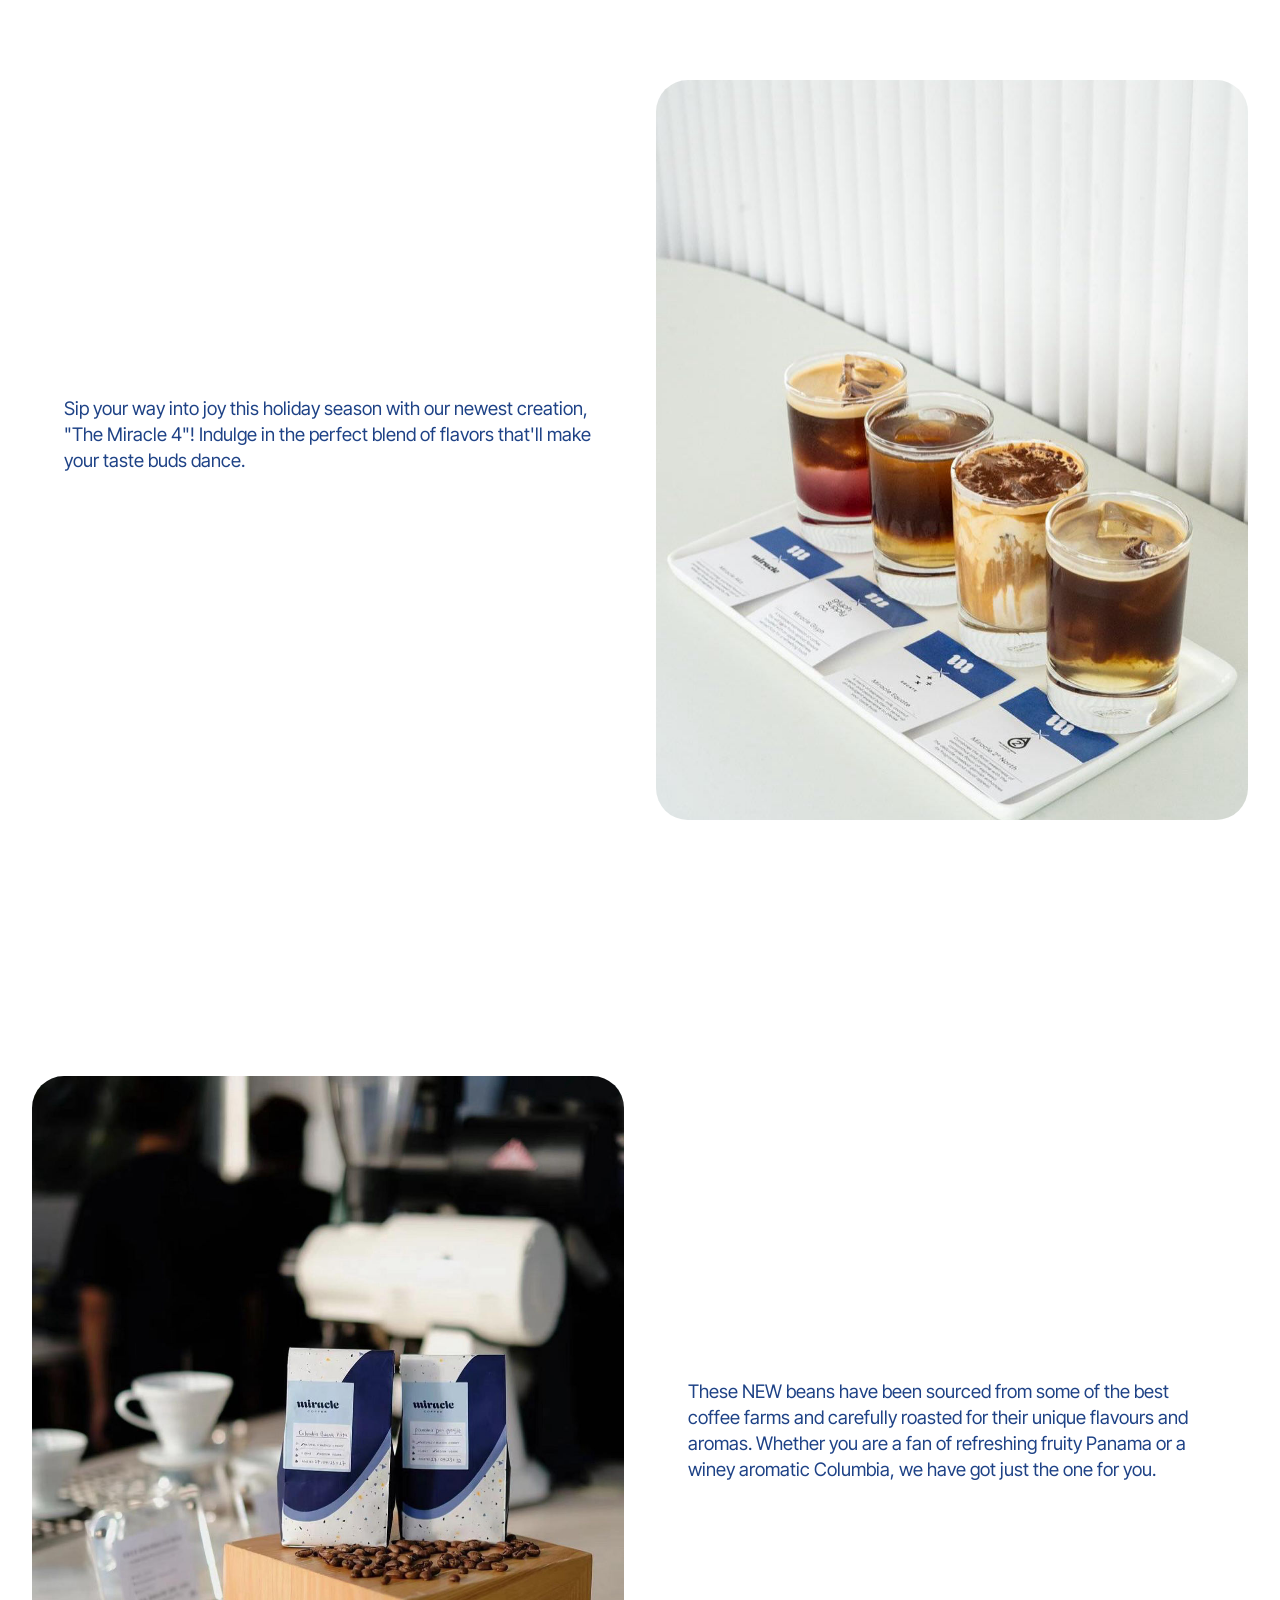
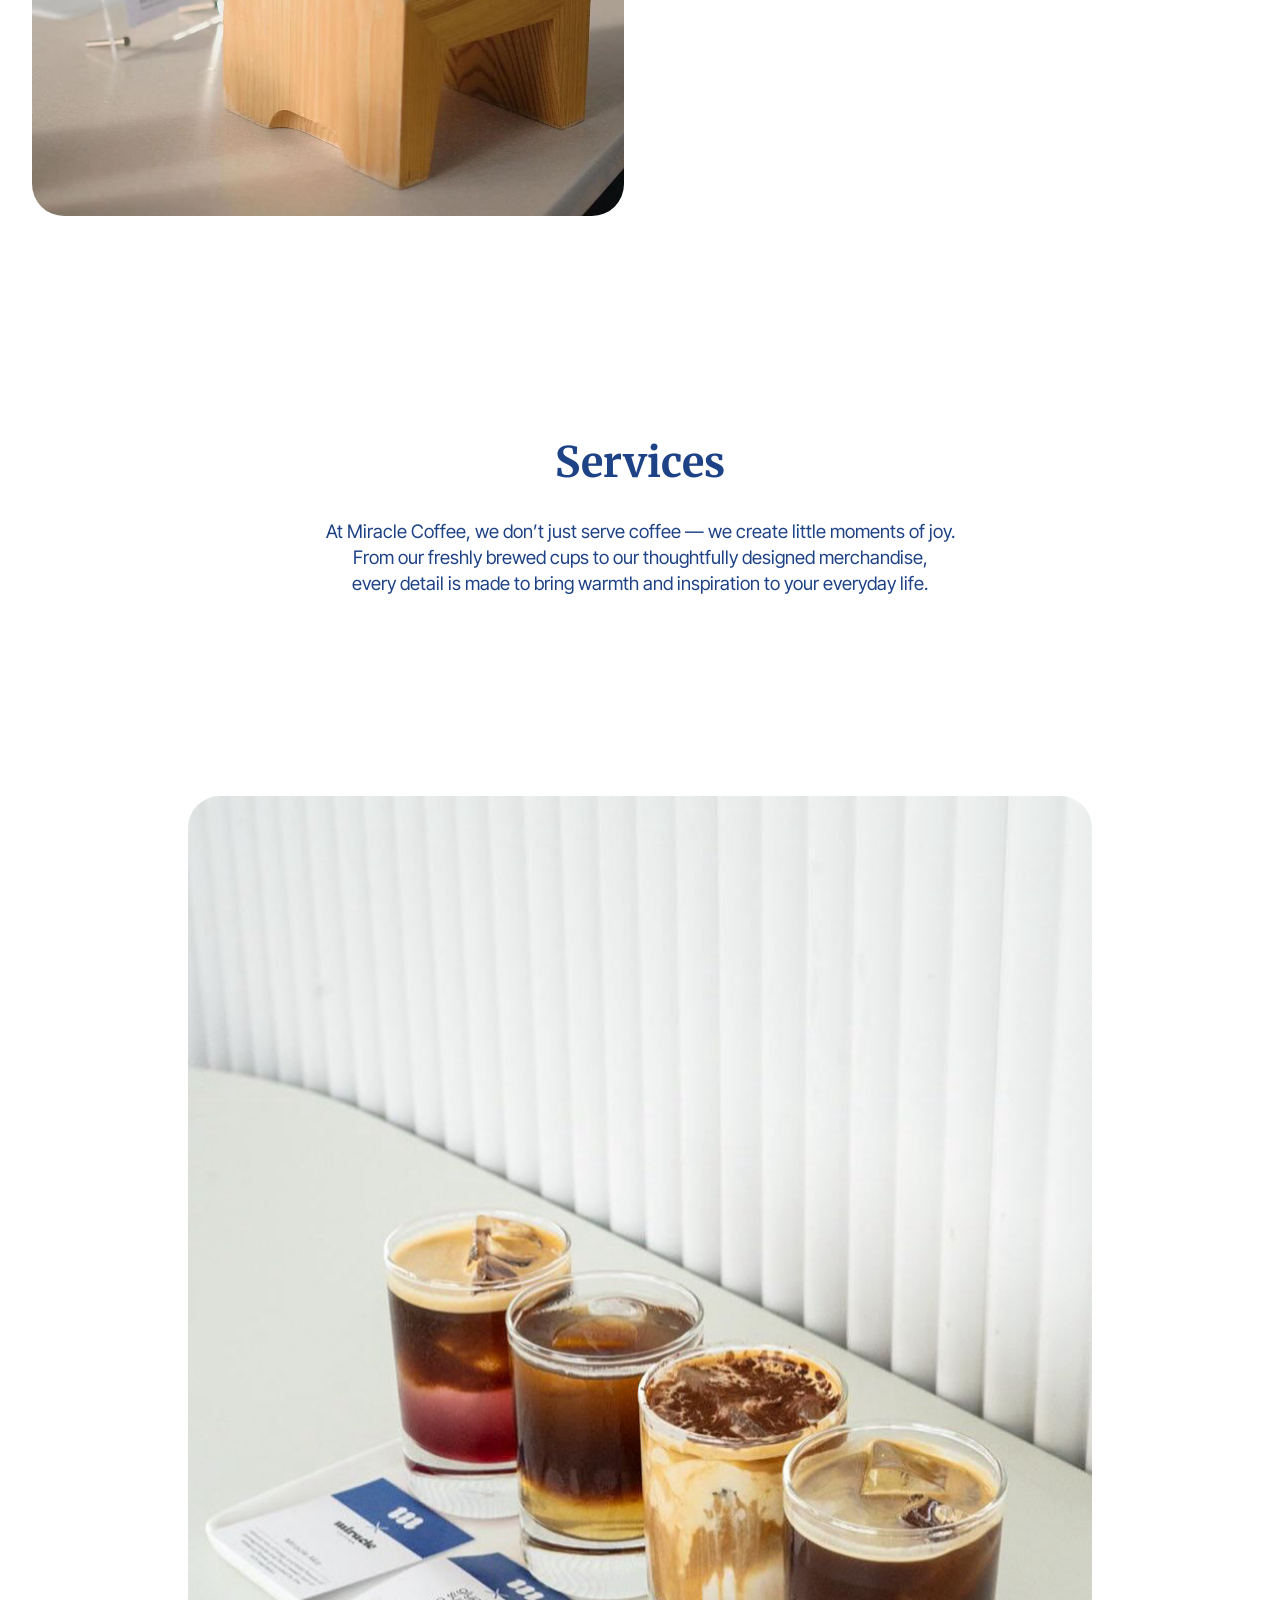
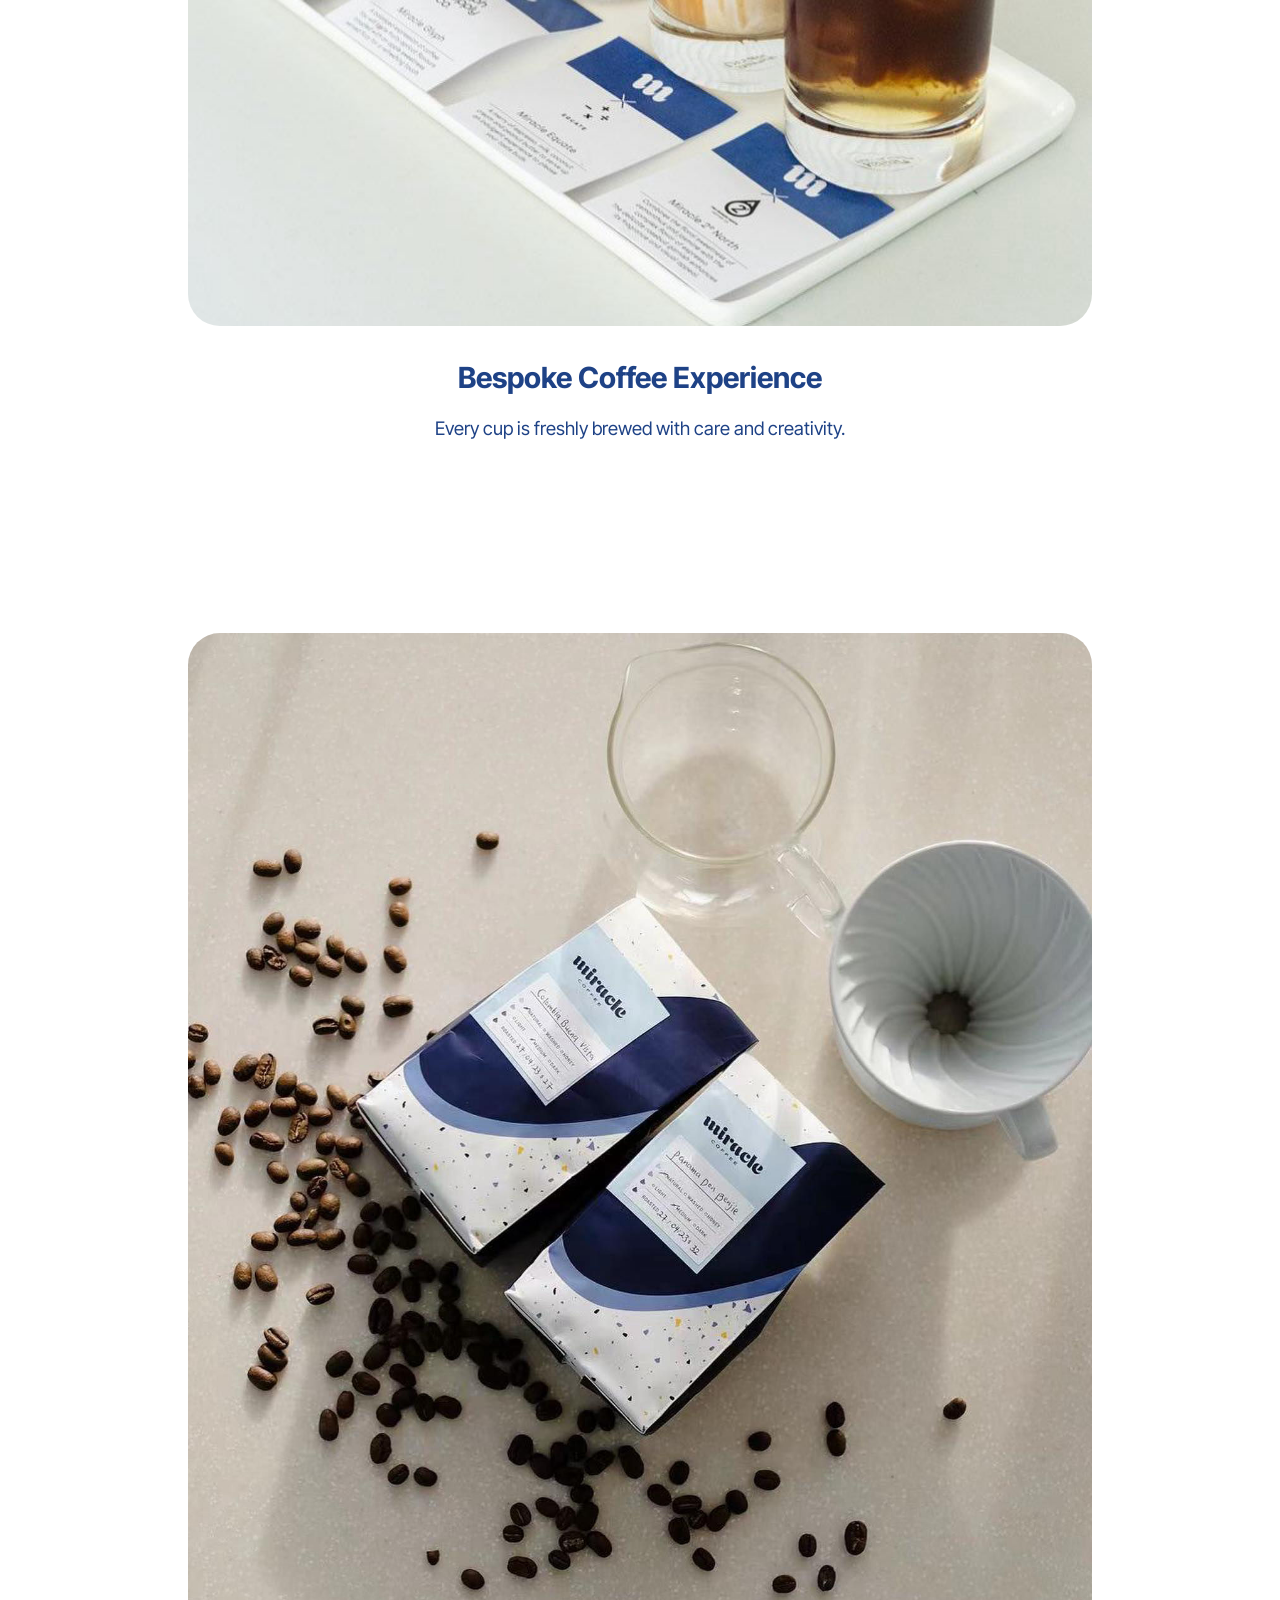
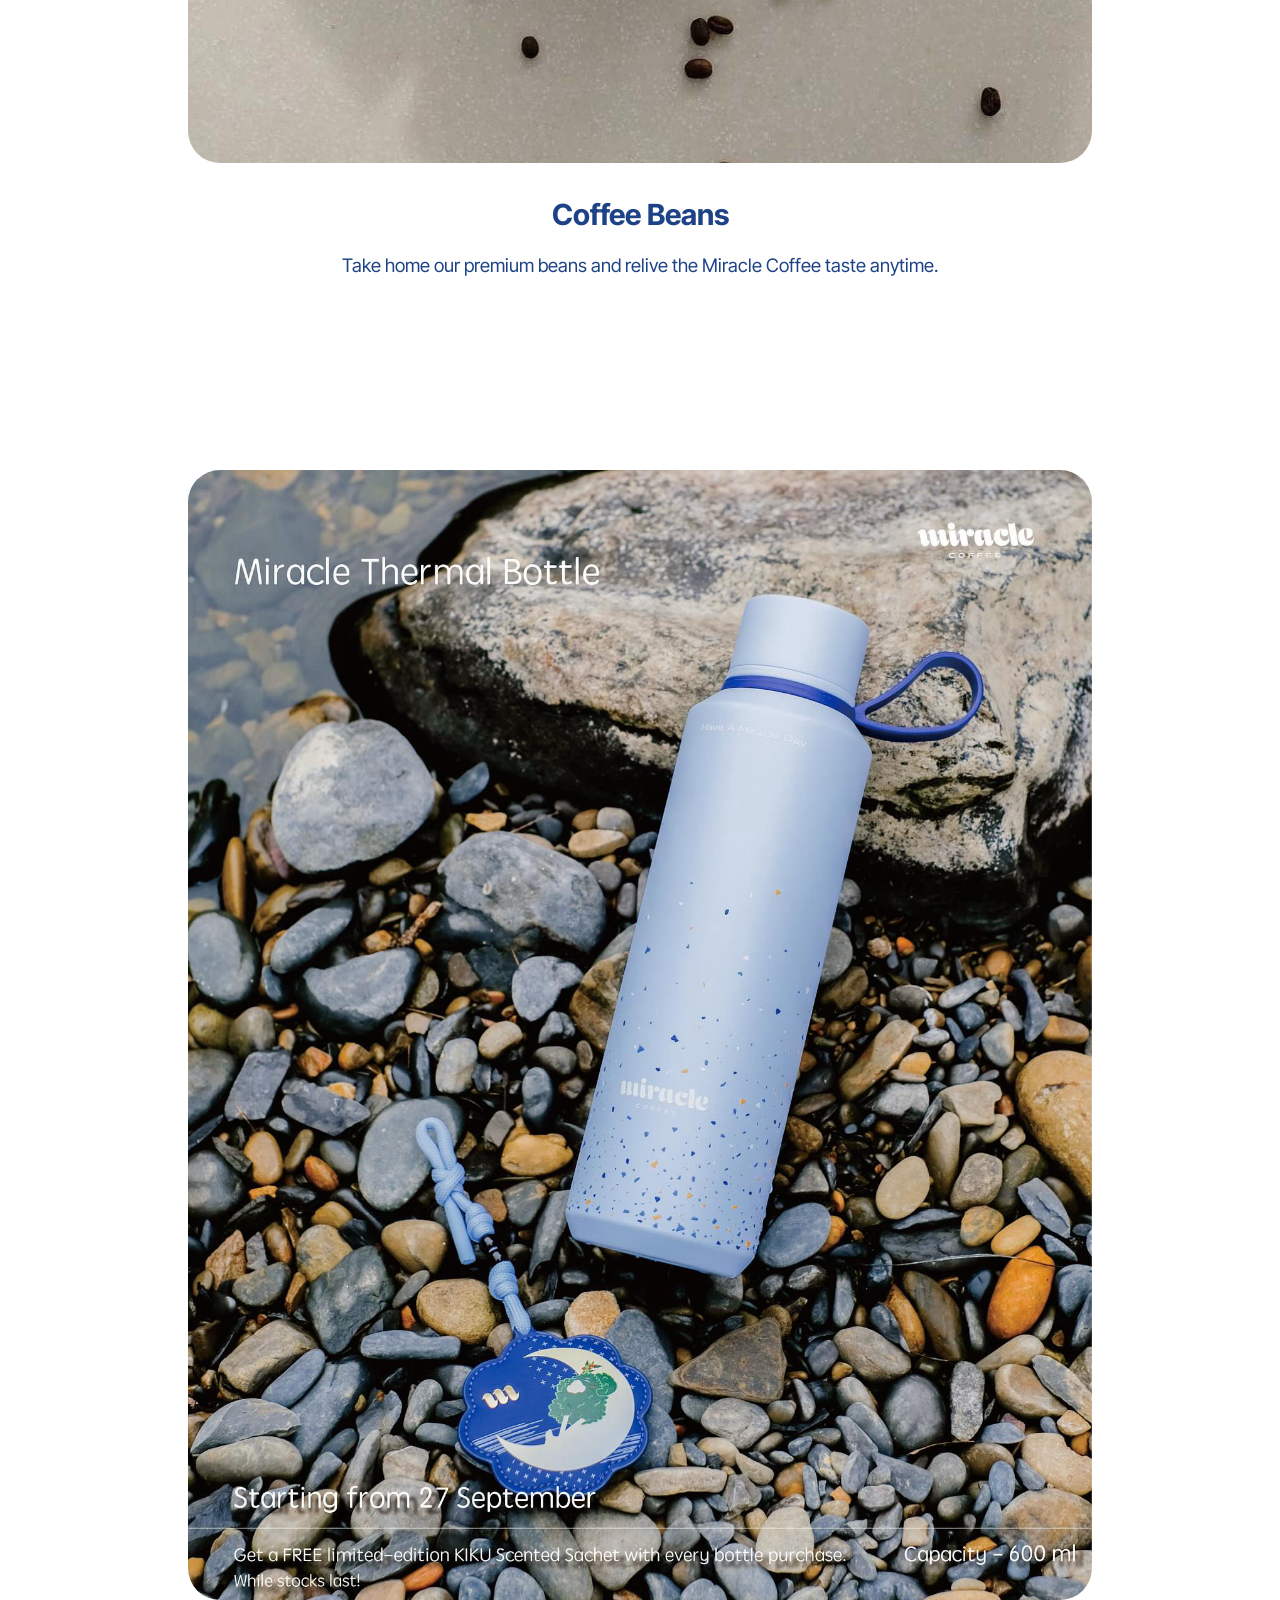
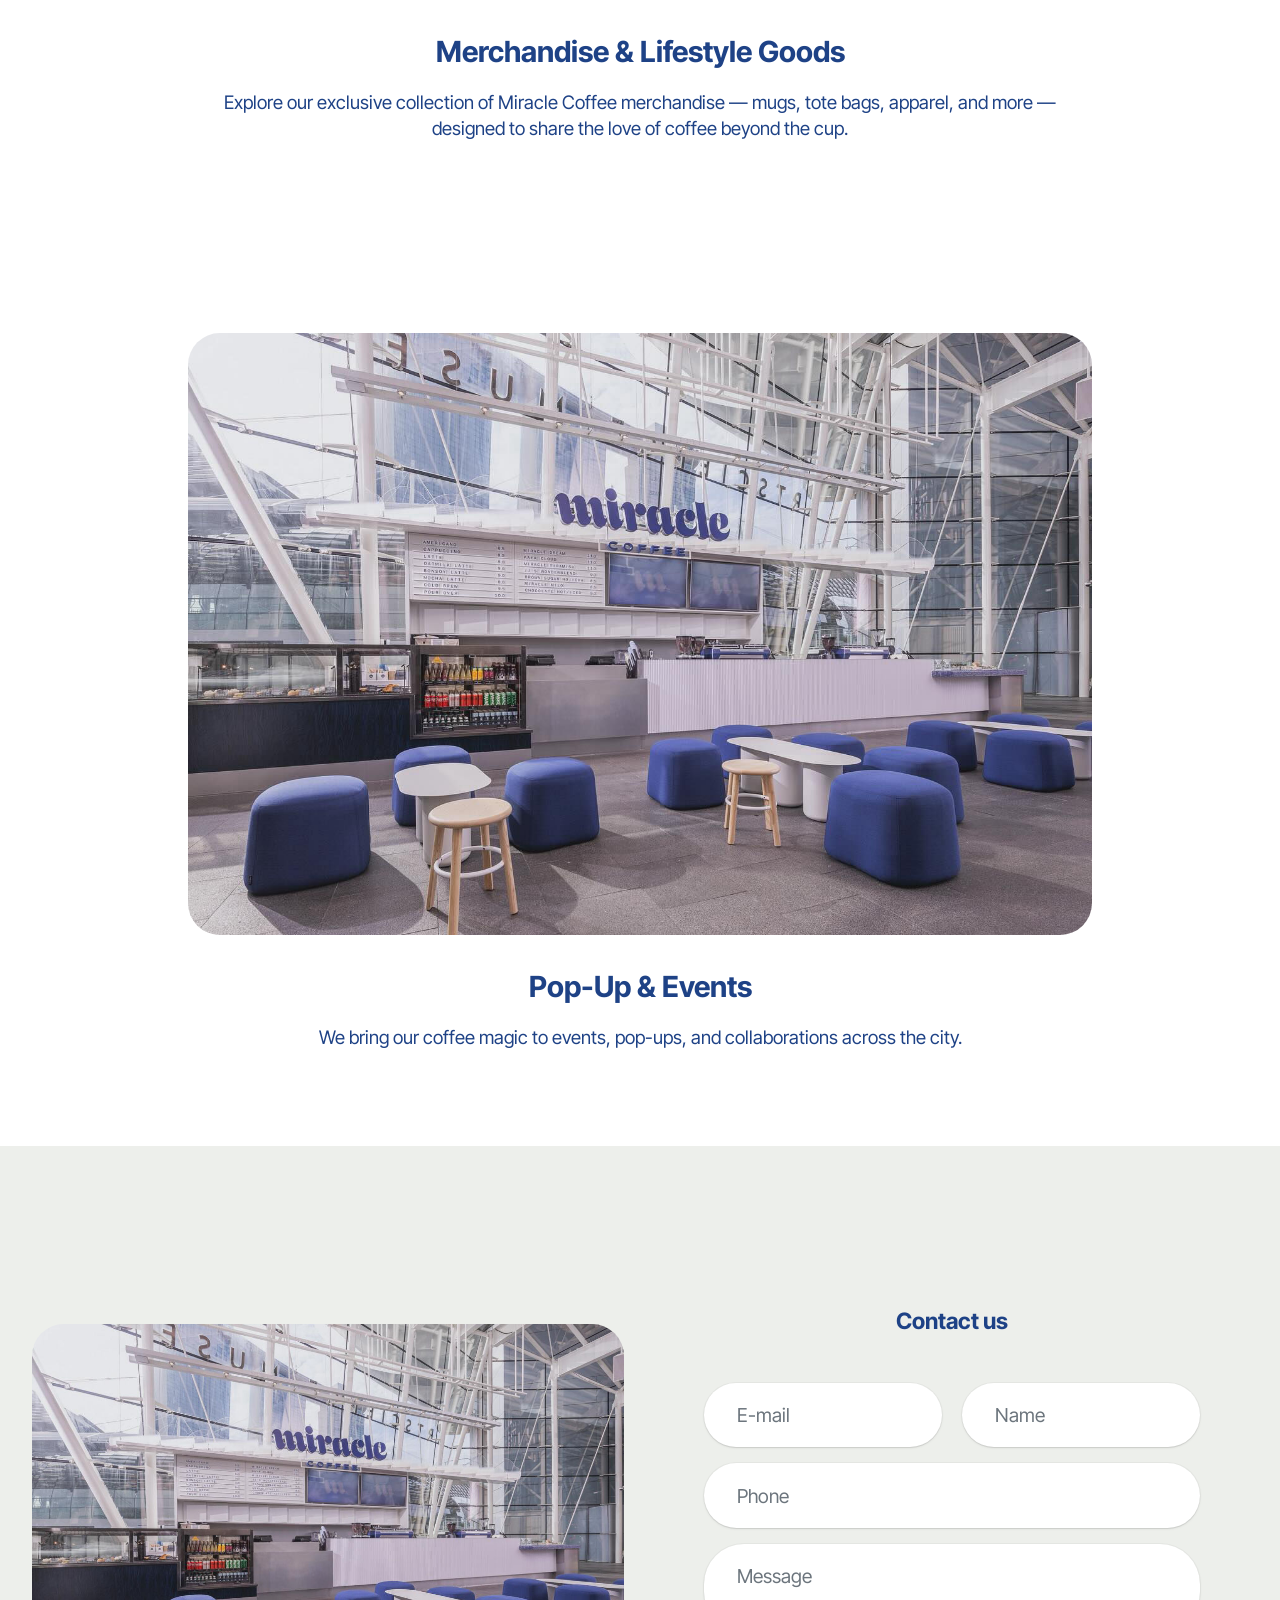
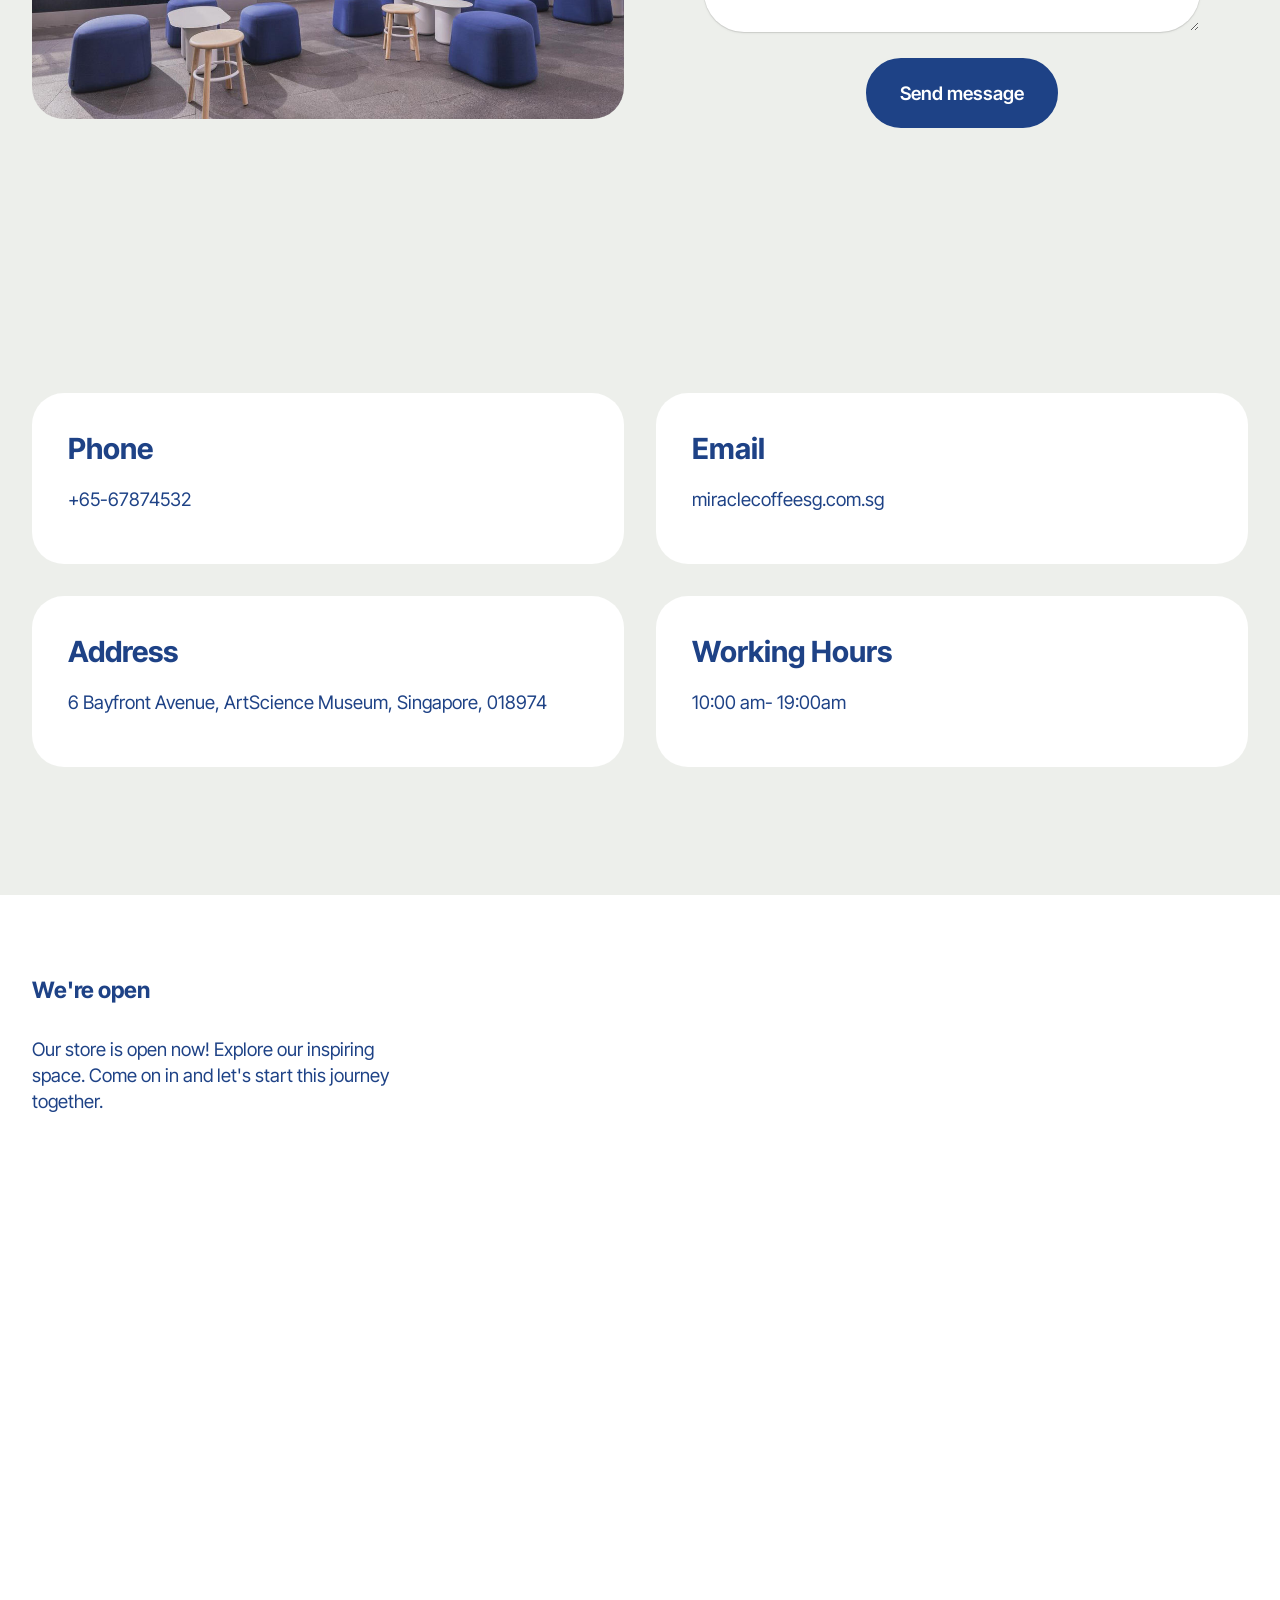
==== commit 0938e8c7: "Update index.html" ====
--- a/index.html
+++ b/index.html
@@ -668,8 +668,8 @@
 			</div>
 		</div>
 	</div>
-</section><section class="display-7" style="padding: 0;align-items: center;justify-content: center;flex-wrap: wrap;    align-content: center;display: flex;position: relative;height: 4rem;"><a href="https://mobiri.se/4250557" style="flex: 1 1;height: 4rem;position: absolute;width: 100%;z-index: 1;"><img alt="" style="height: 4rem;" src="[data-uri]"></a><p style="margin: 0;text-align: center;" class="display-7">&#8204;</p><a style="z-index:1" href="https://mobirise.com/html-builder.html">HTML Website Builder</a></section><script src="assets/bootstrap/js/bootstrap.bundle.min.js"></script>  <script src="assets/parallax/jarallax.js"></script>  <script src="assets/smoothscroll/smooth-scroll.js"></script>  <script src="assets/ytplayer/index.js"></script>  <script src="assets/dropdown/js/navbar-dropdown.js"></script>  <script src="assets/scrollgallery/scroll-gallery.js"></script>  <script src="assets/theme/js/script.js"></script>  <script src="assets/formoid/formoid.min.js"></script>  
+</section>
   
   
 </body>
-</html>+</html>
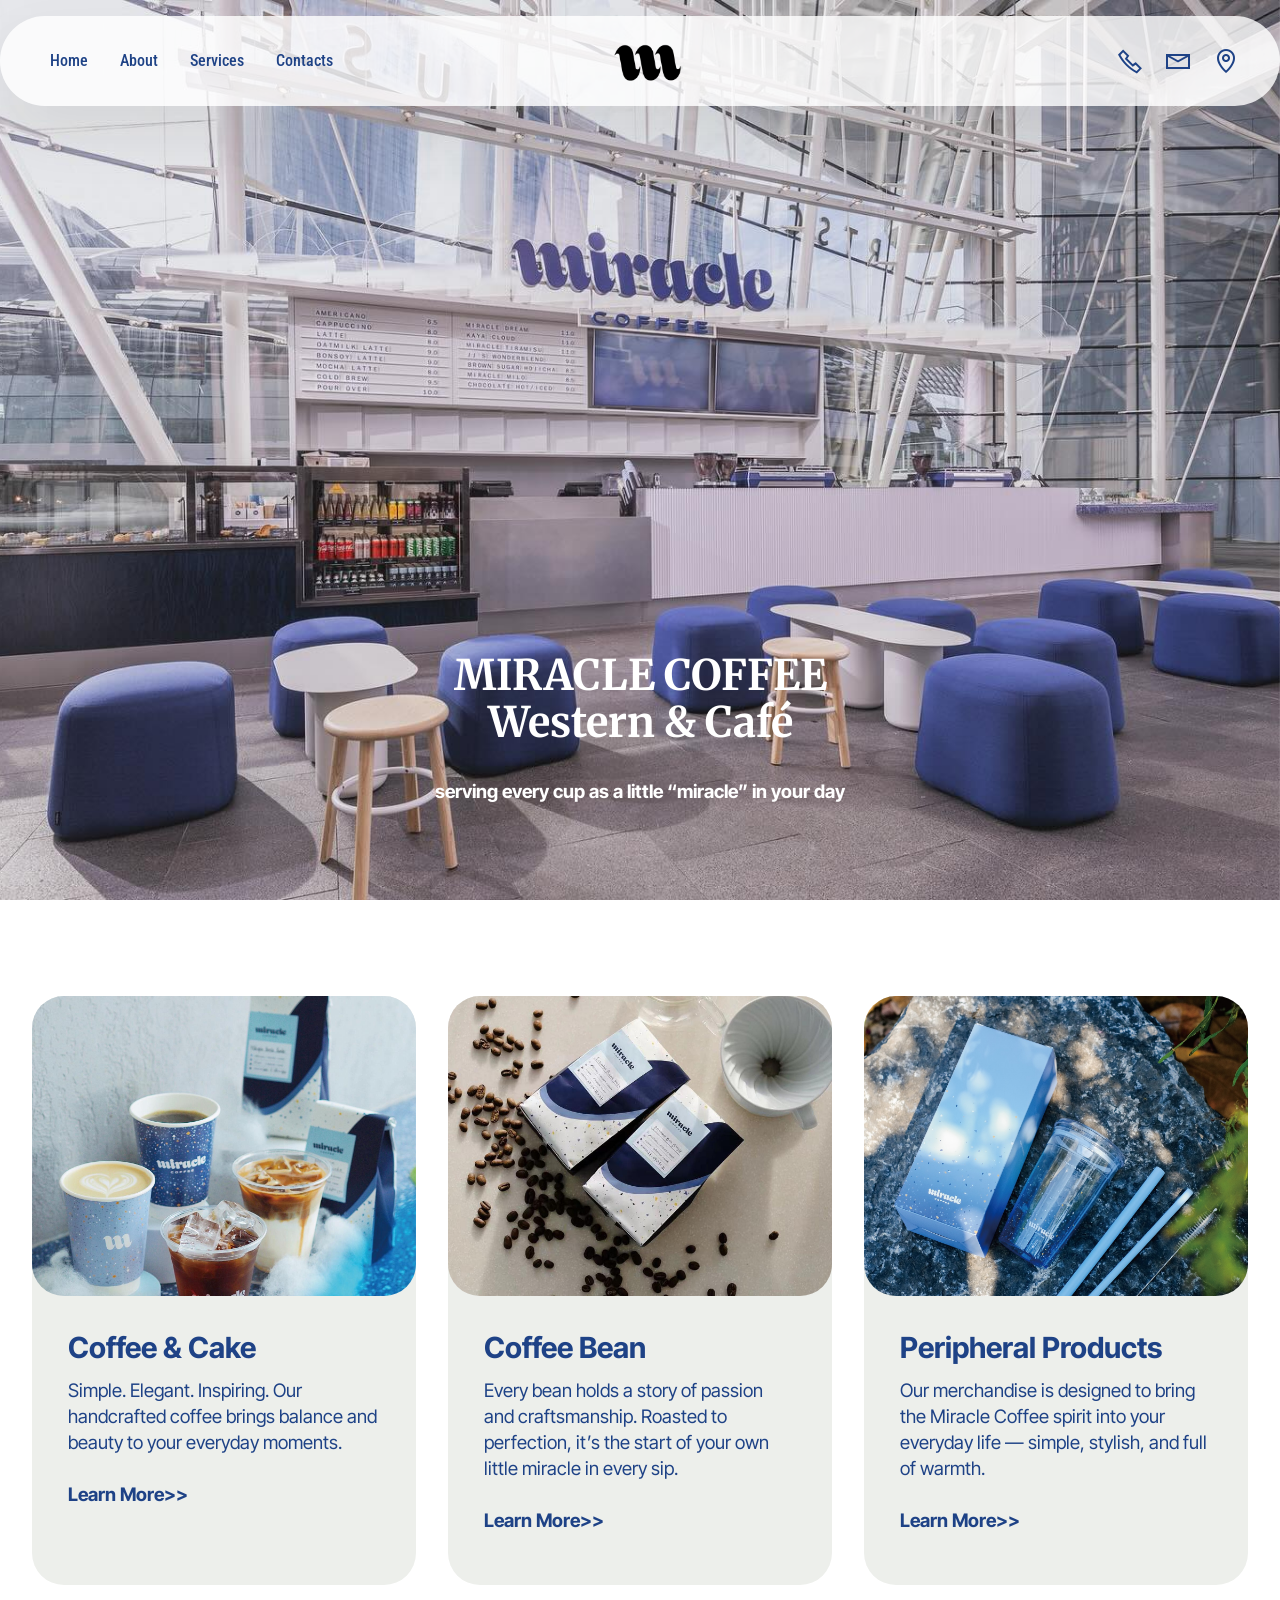
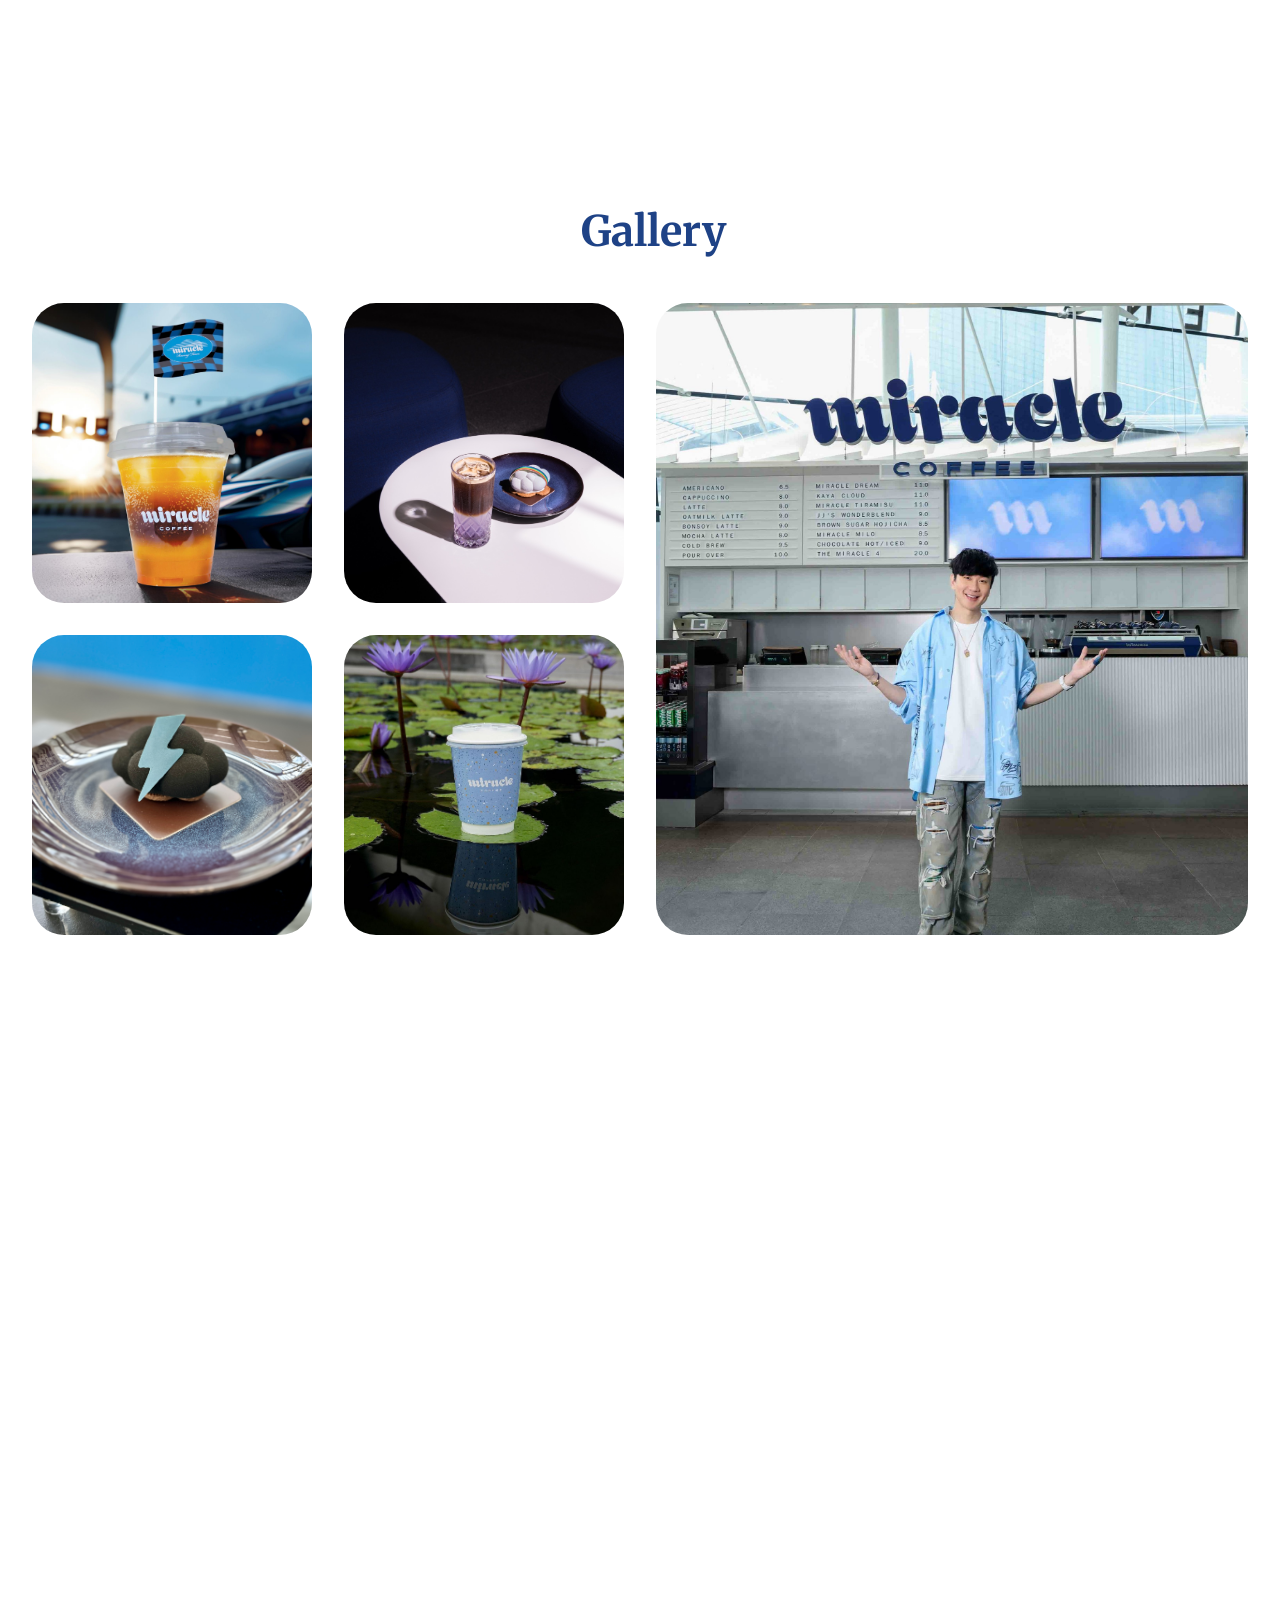
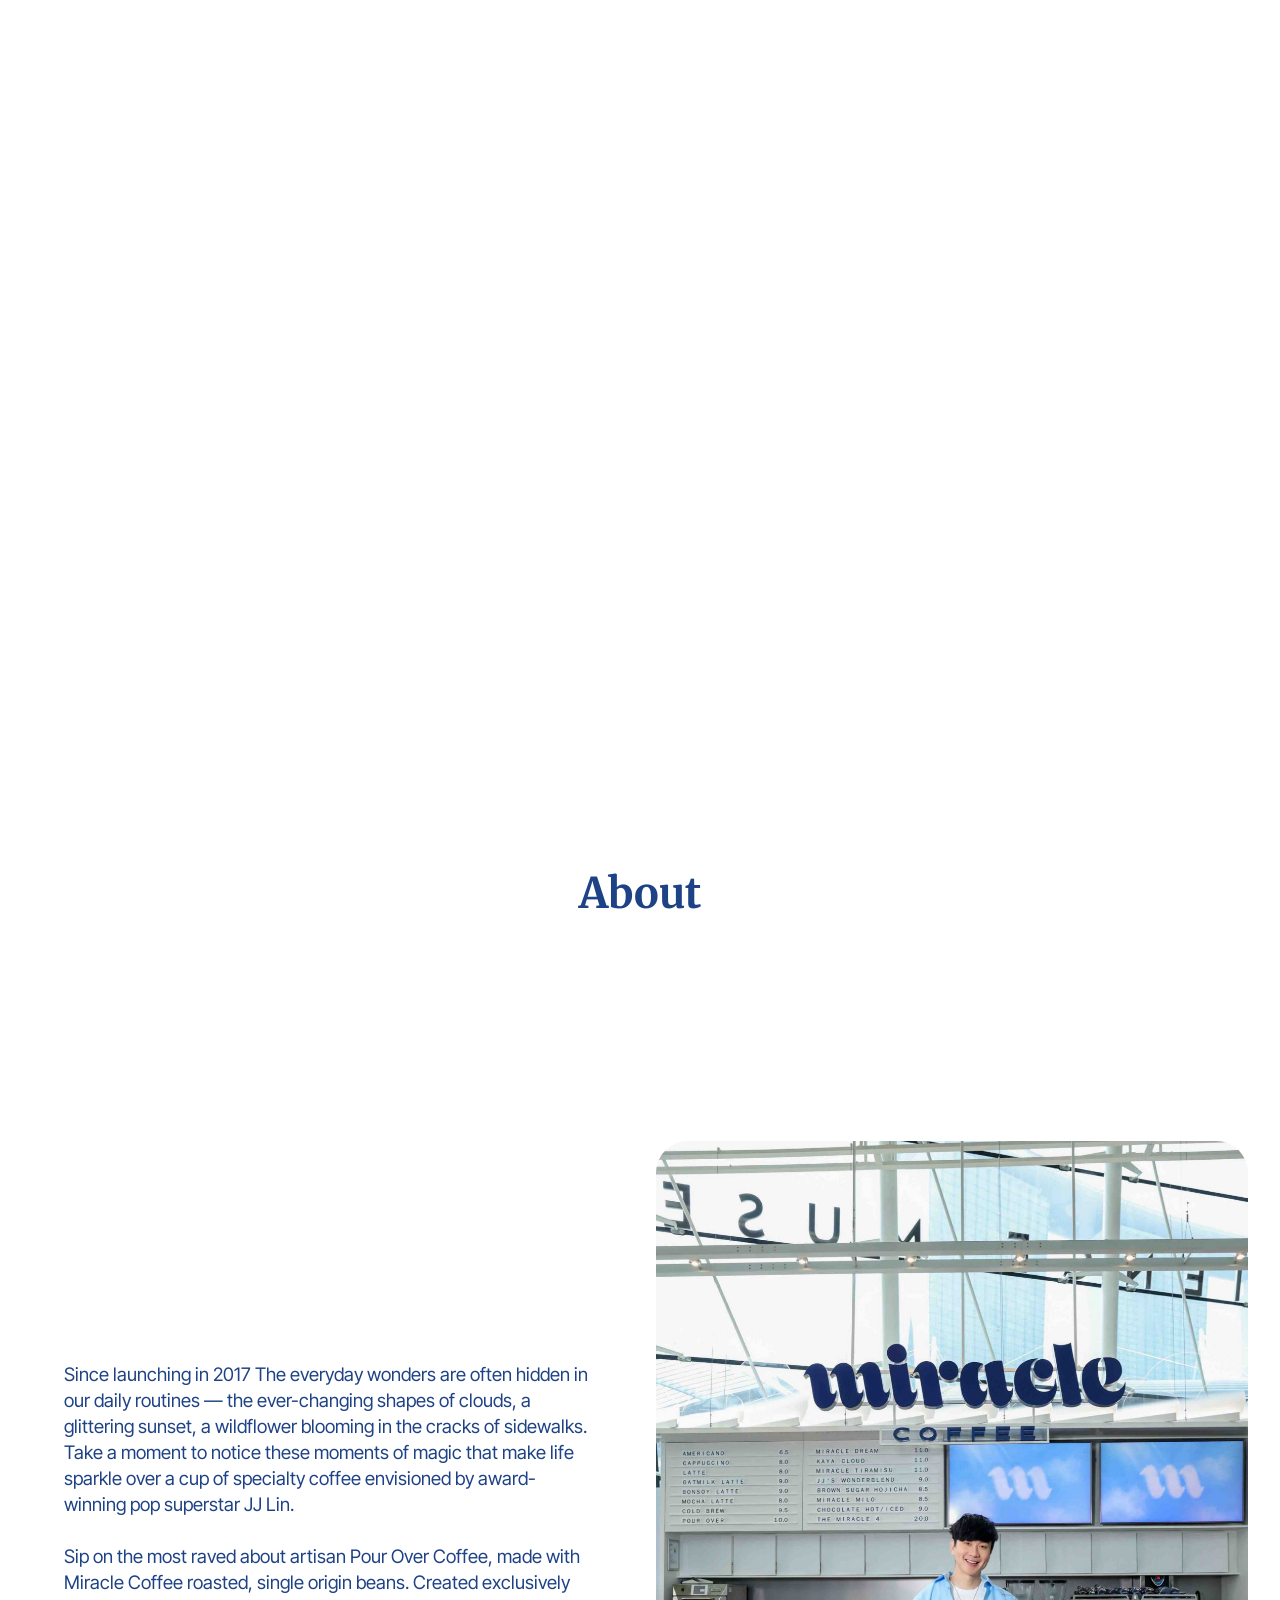
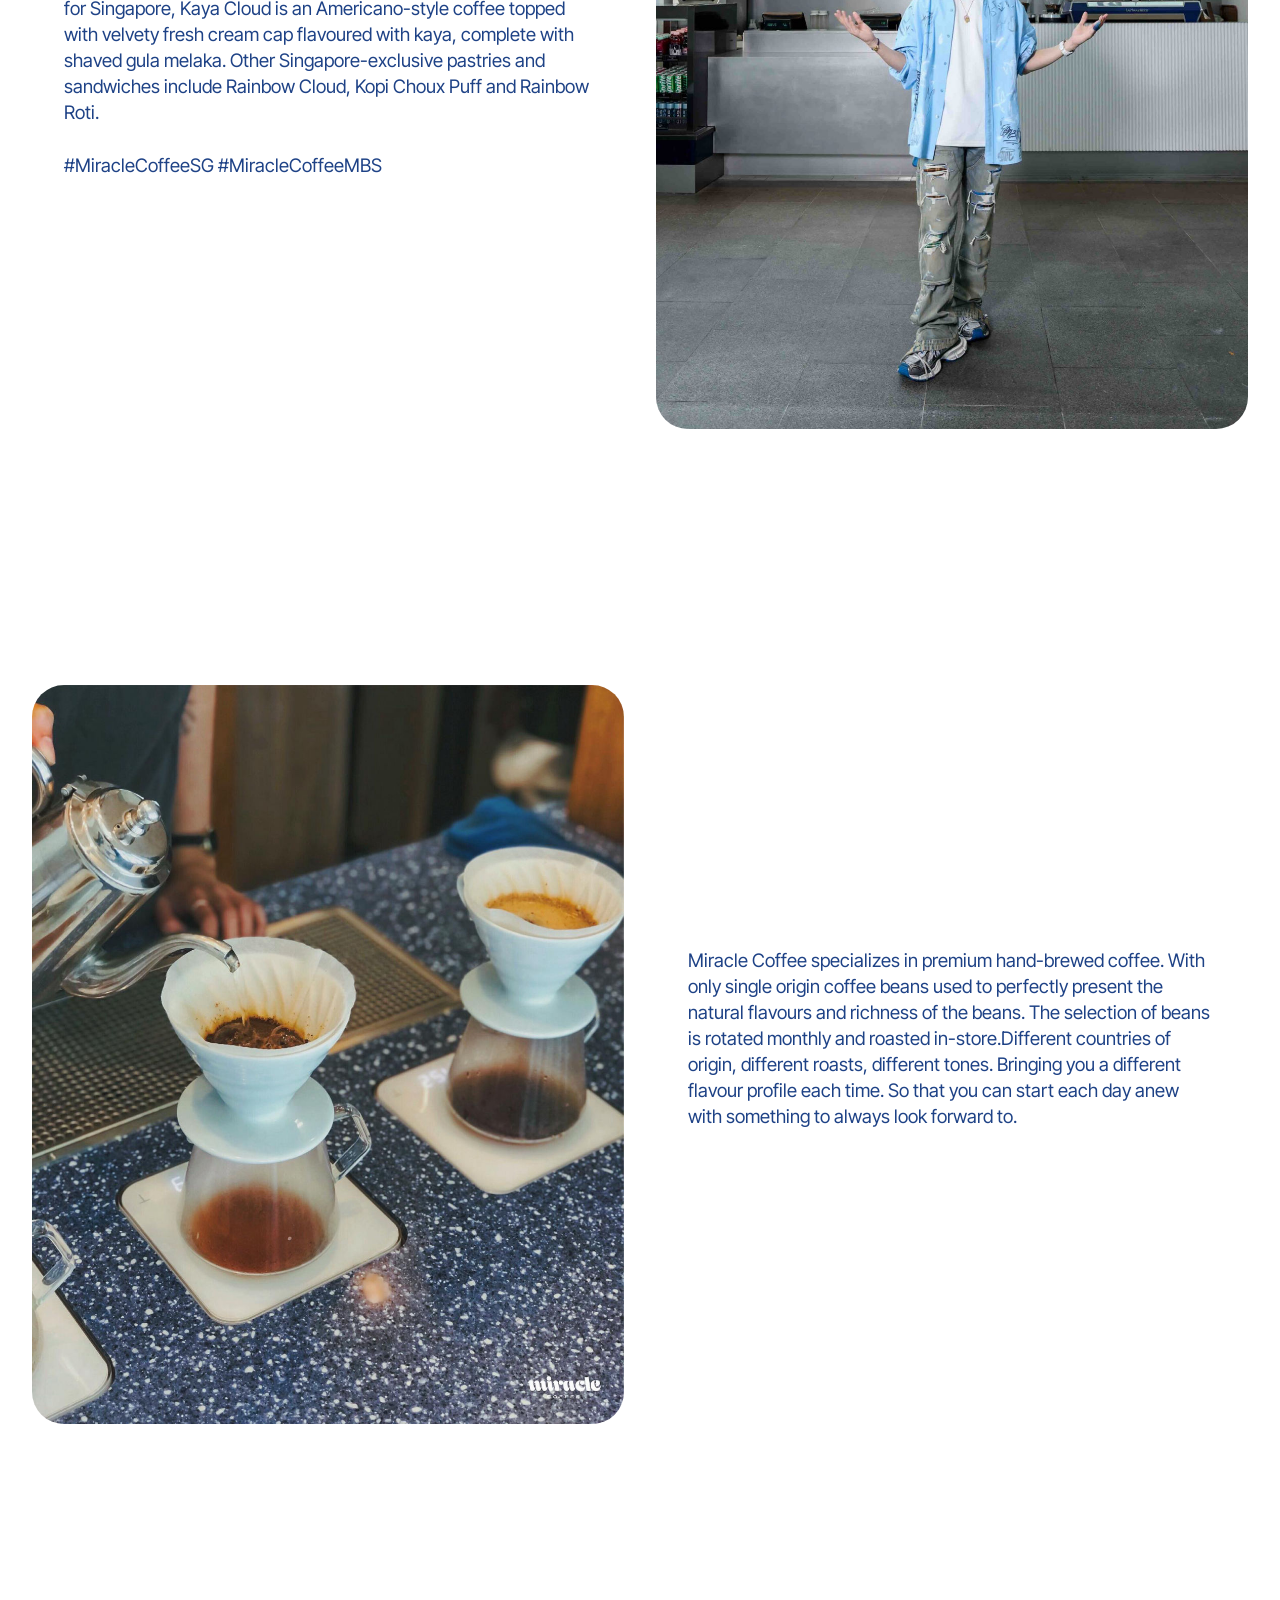
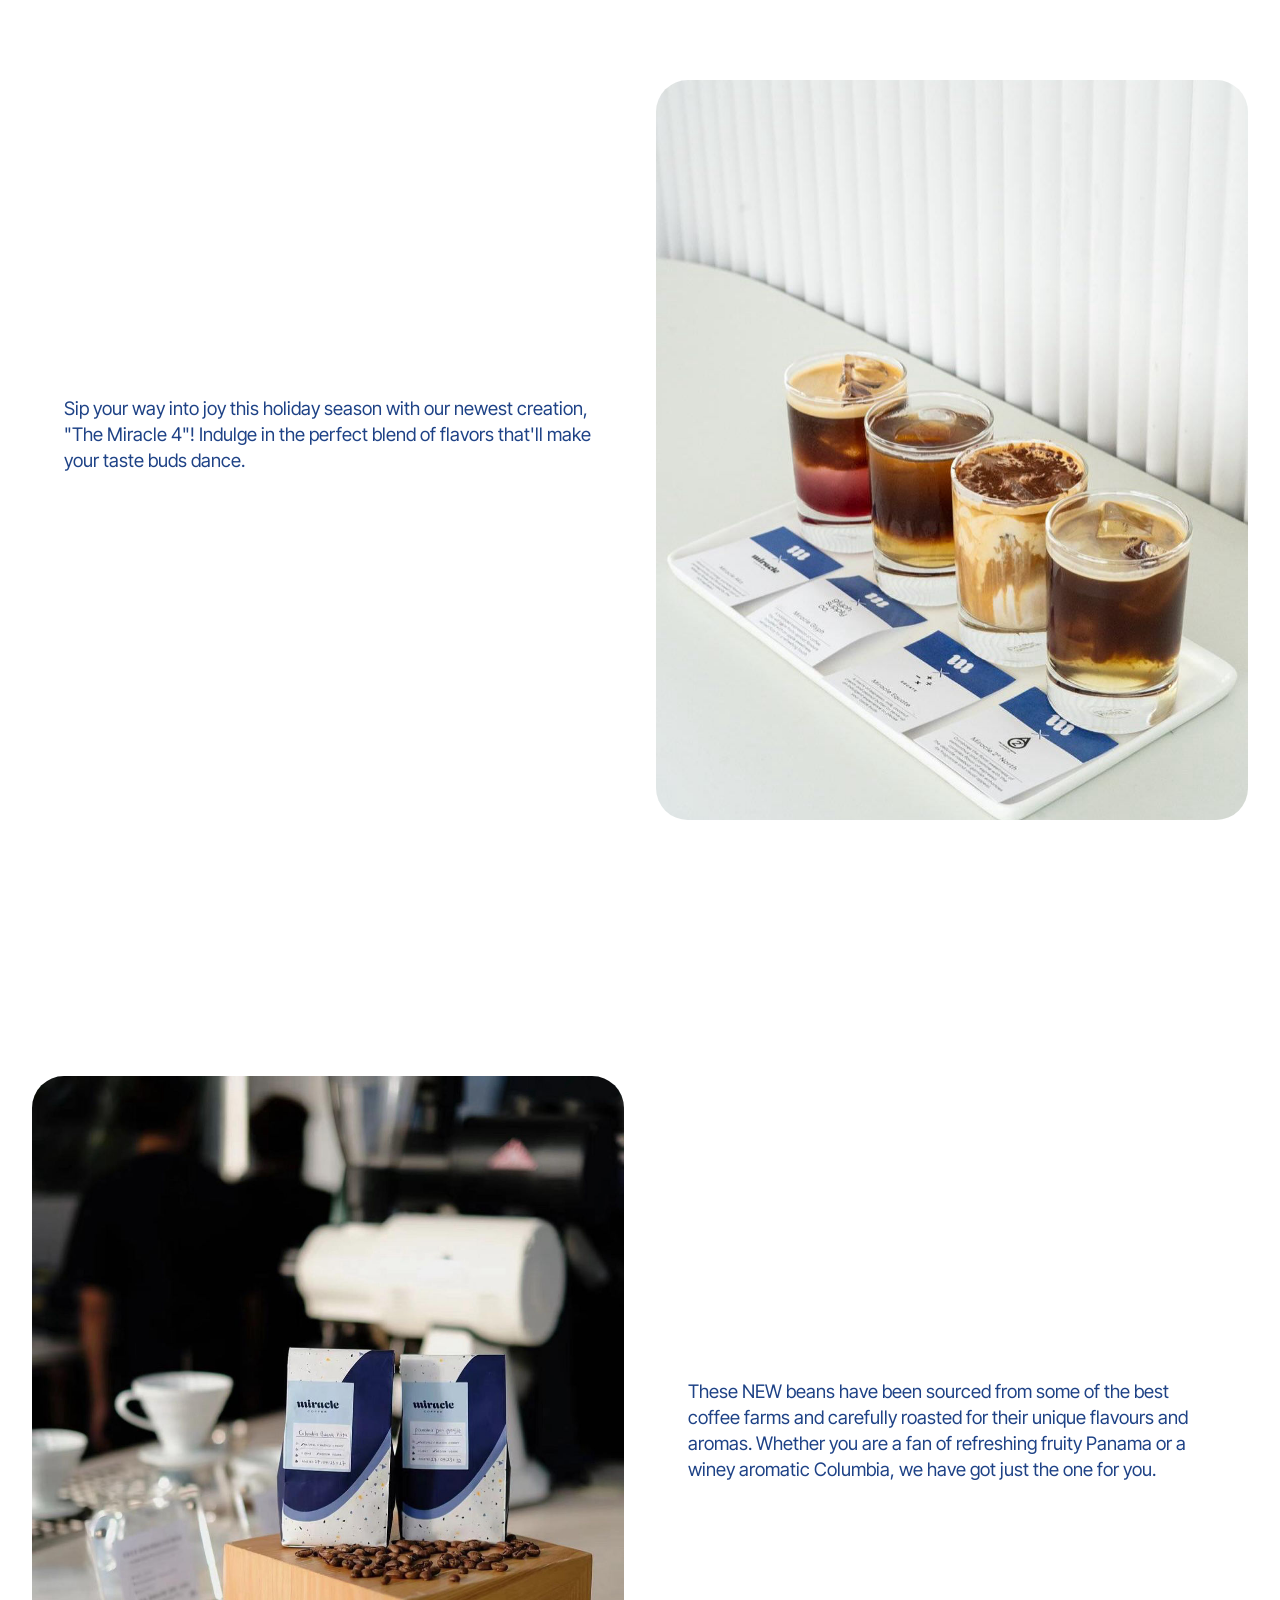
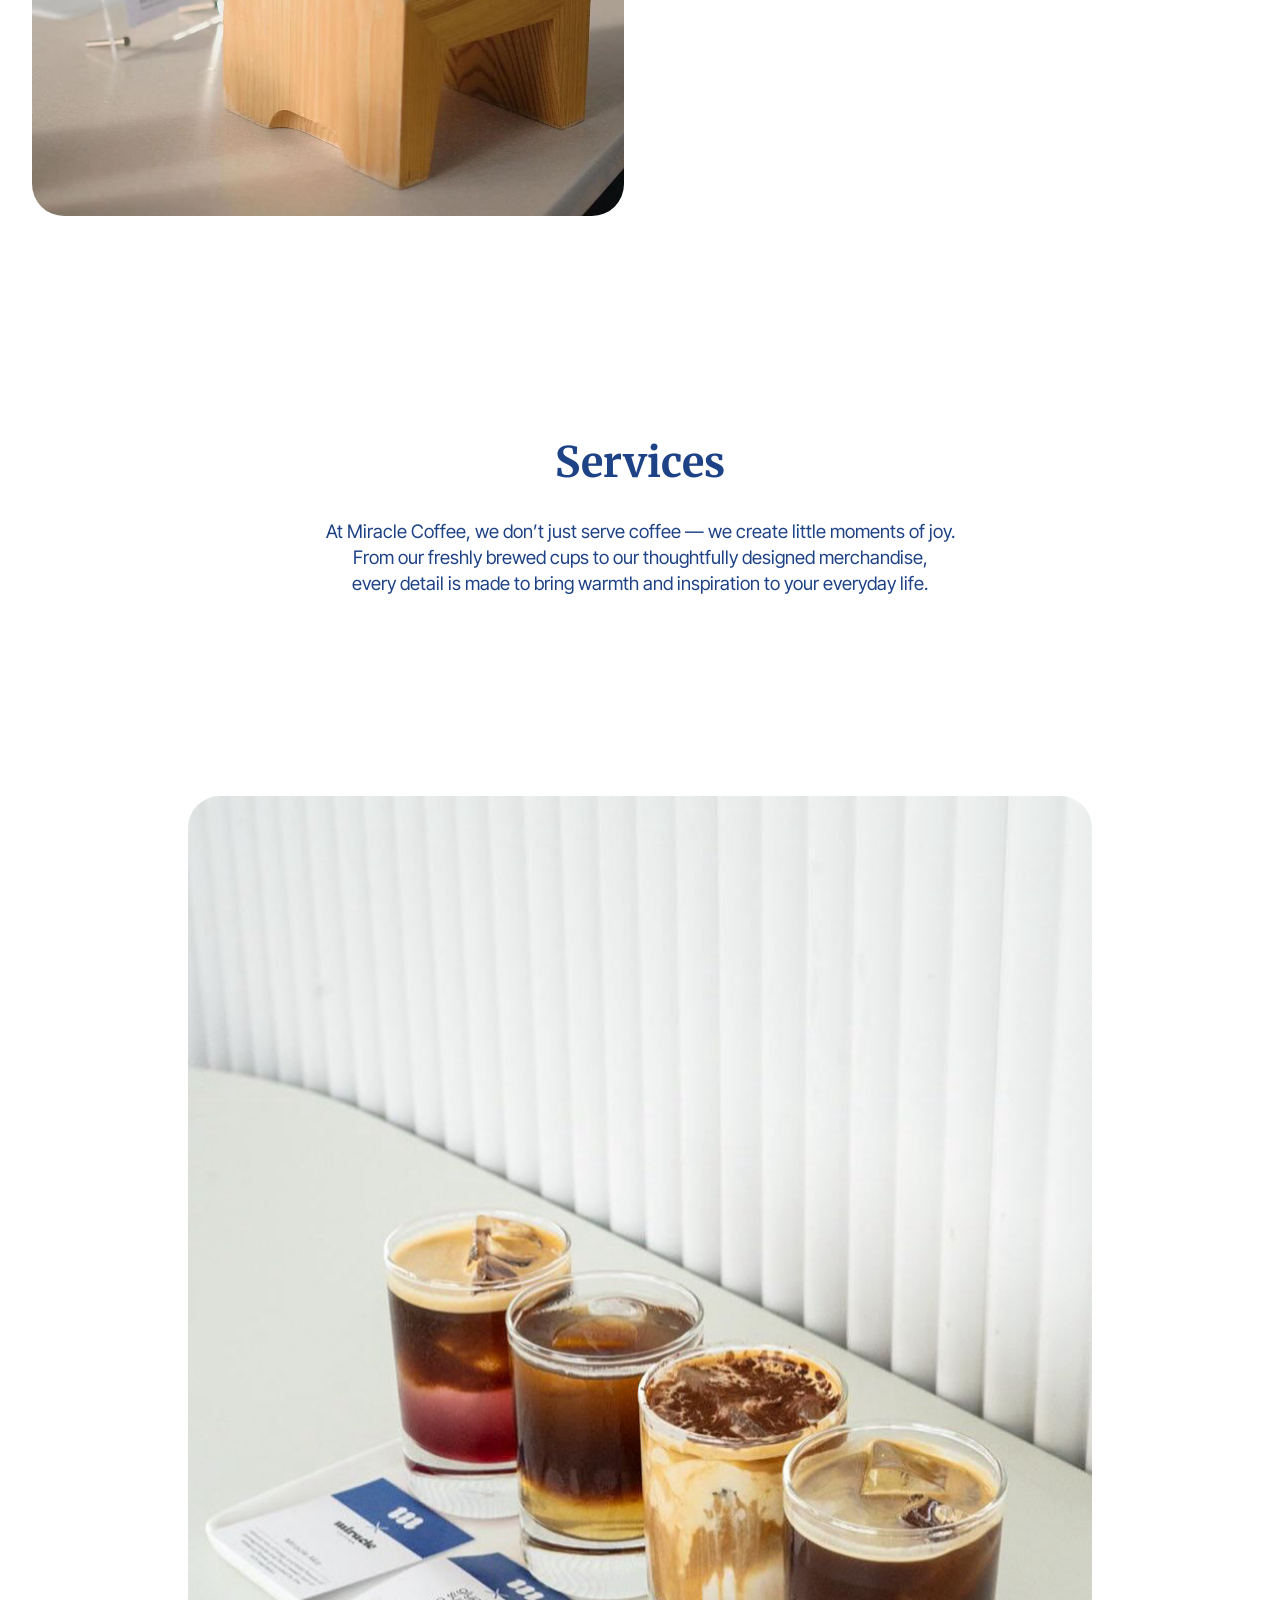
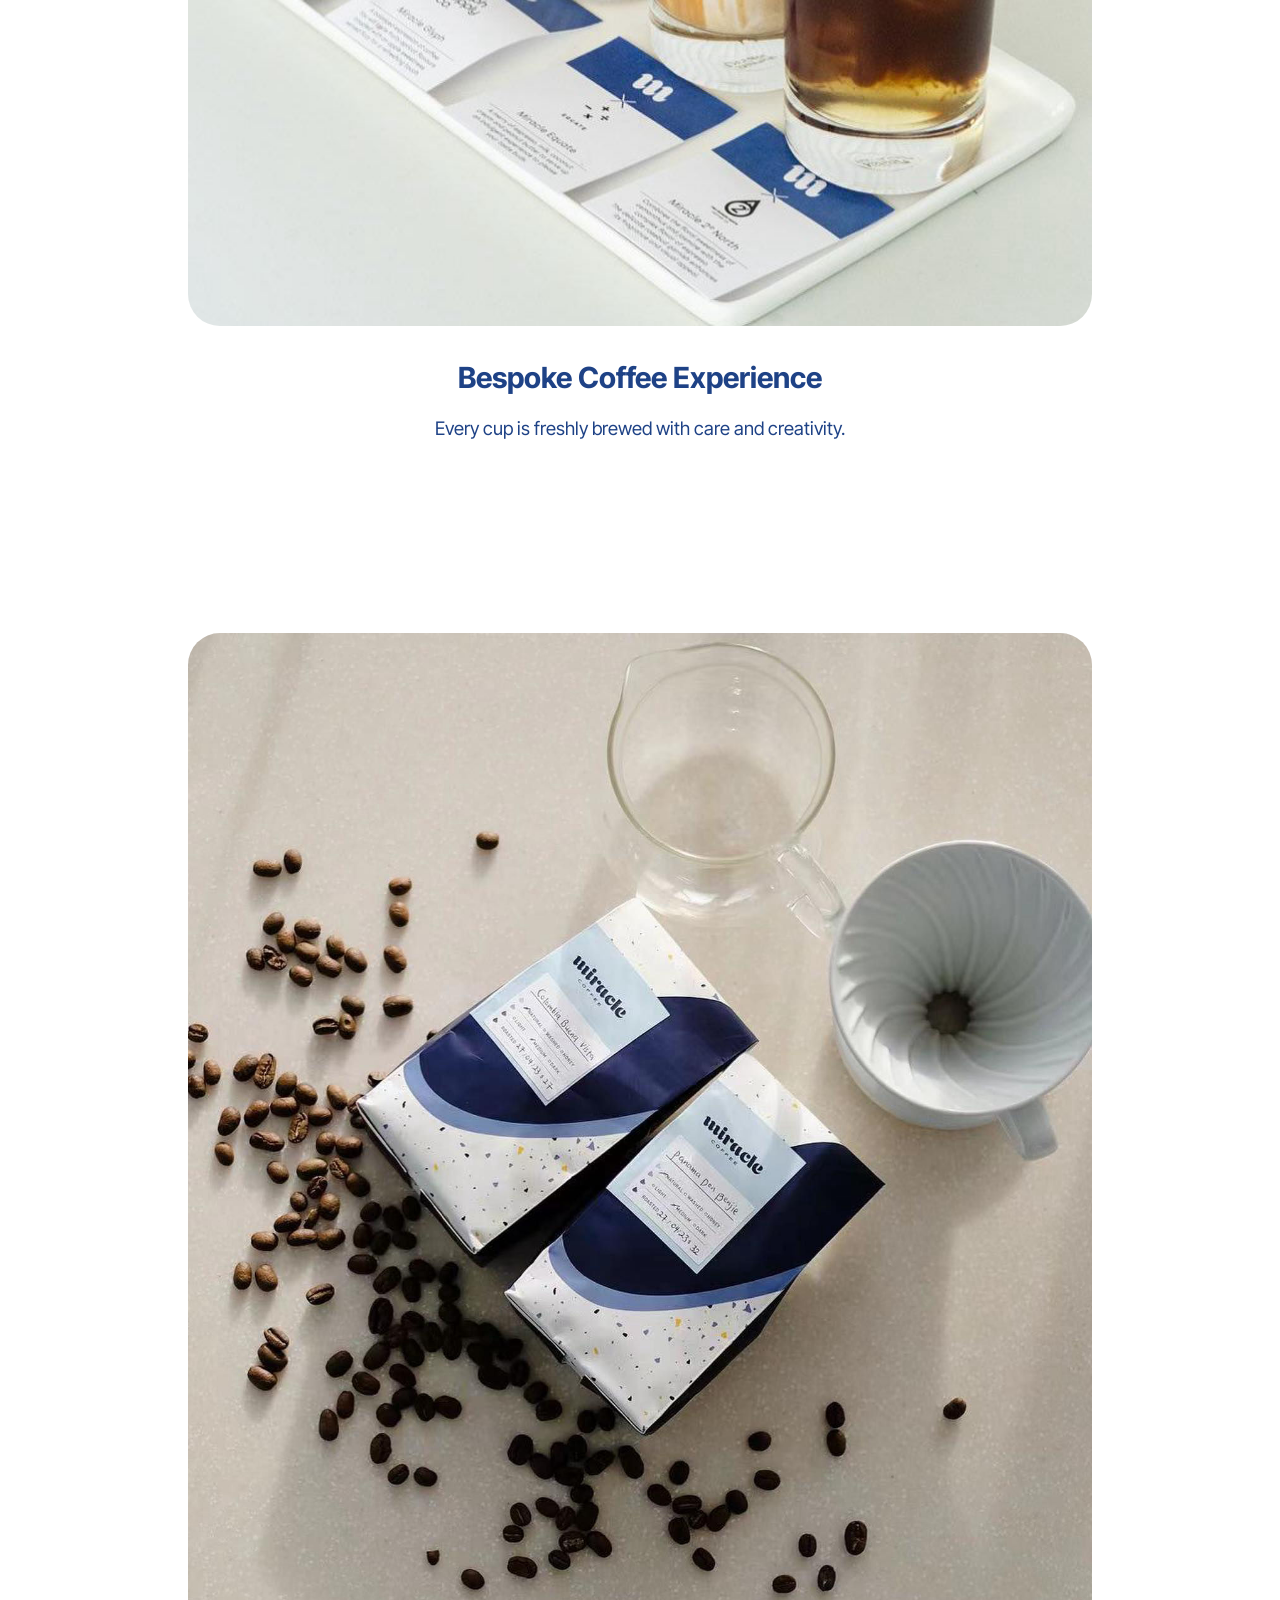
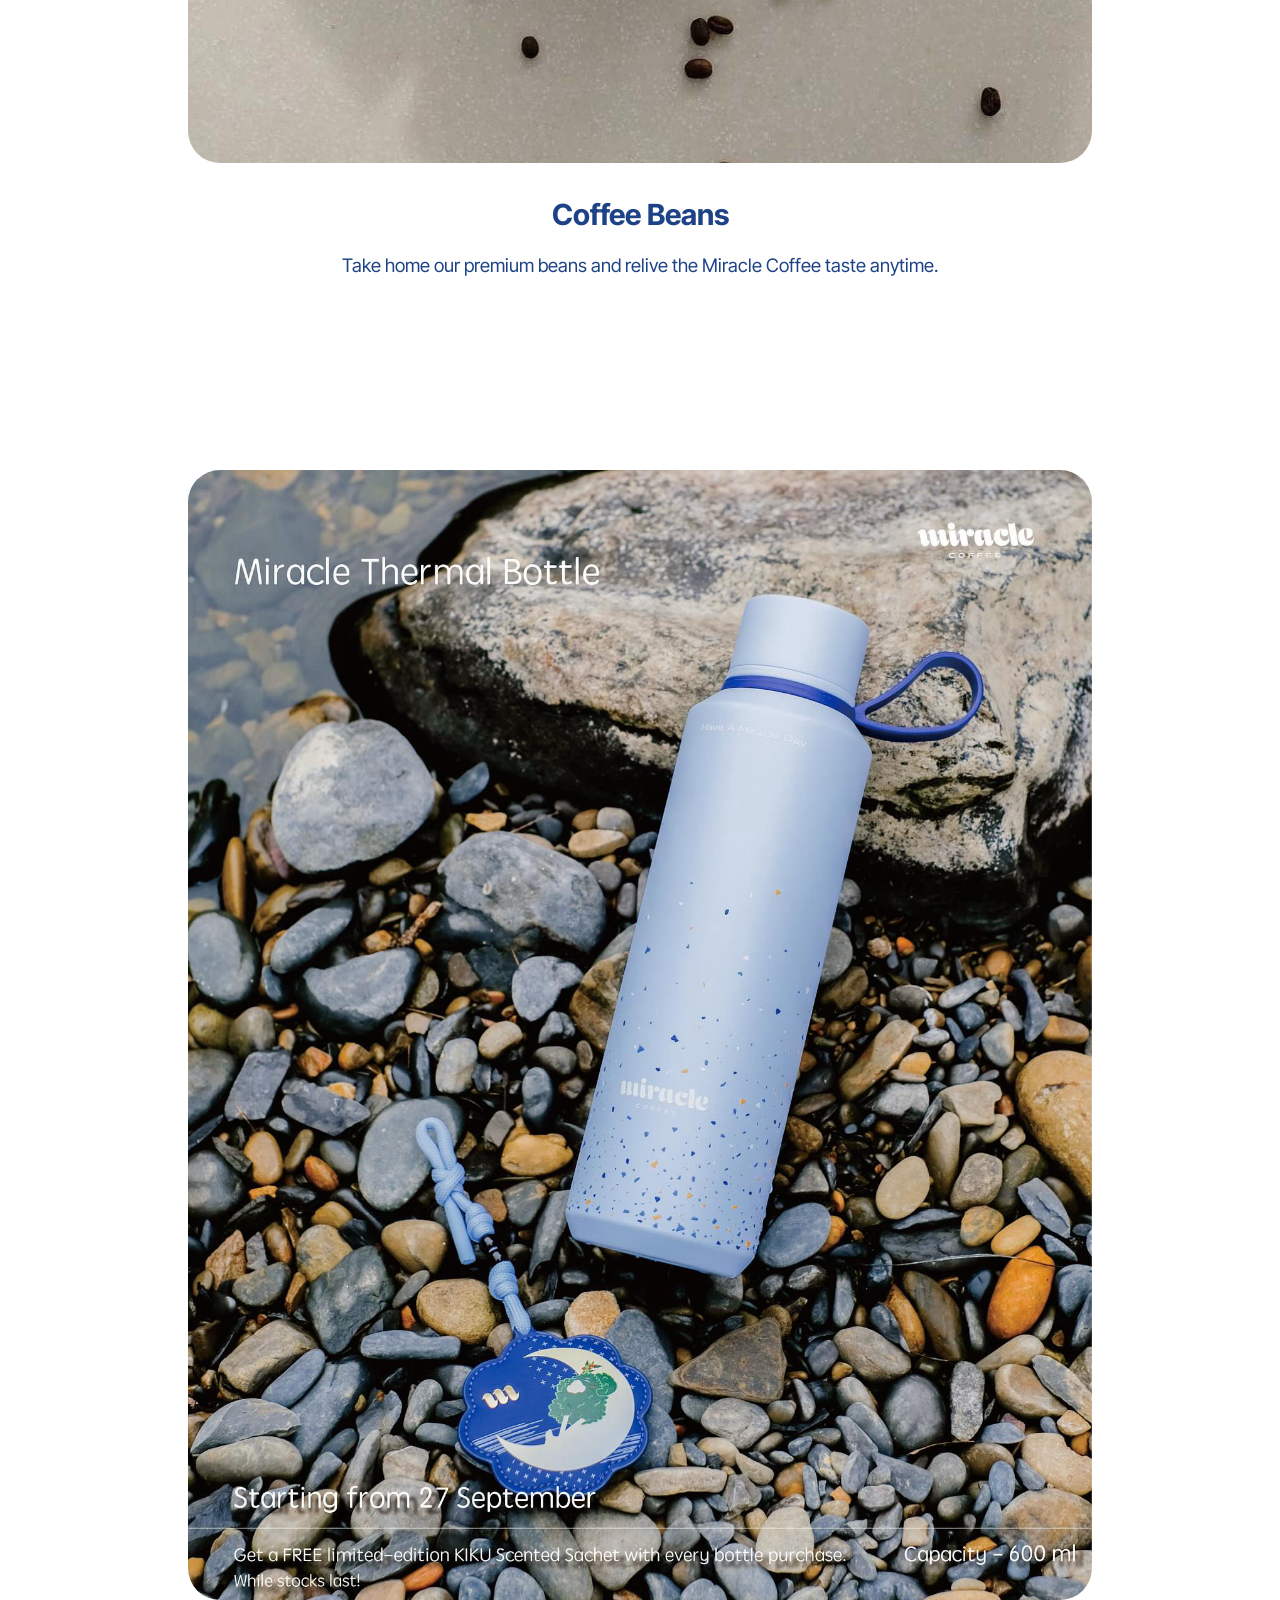
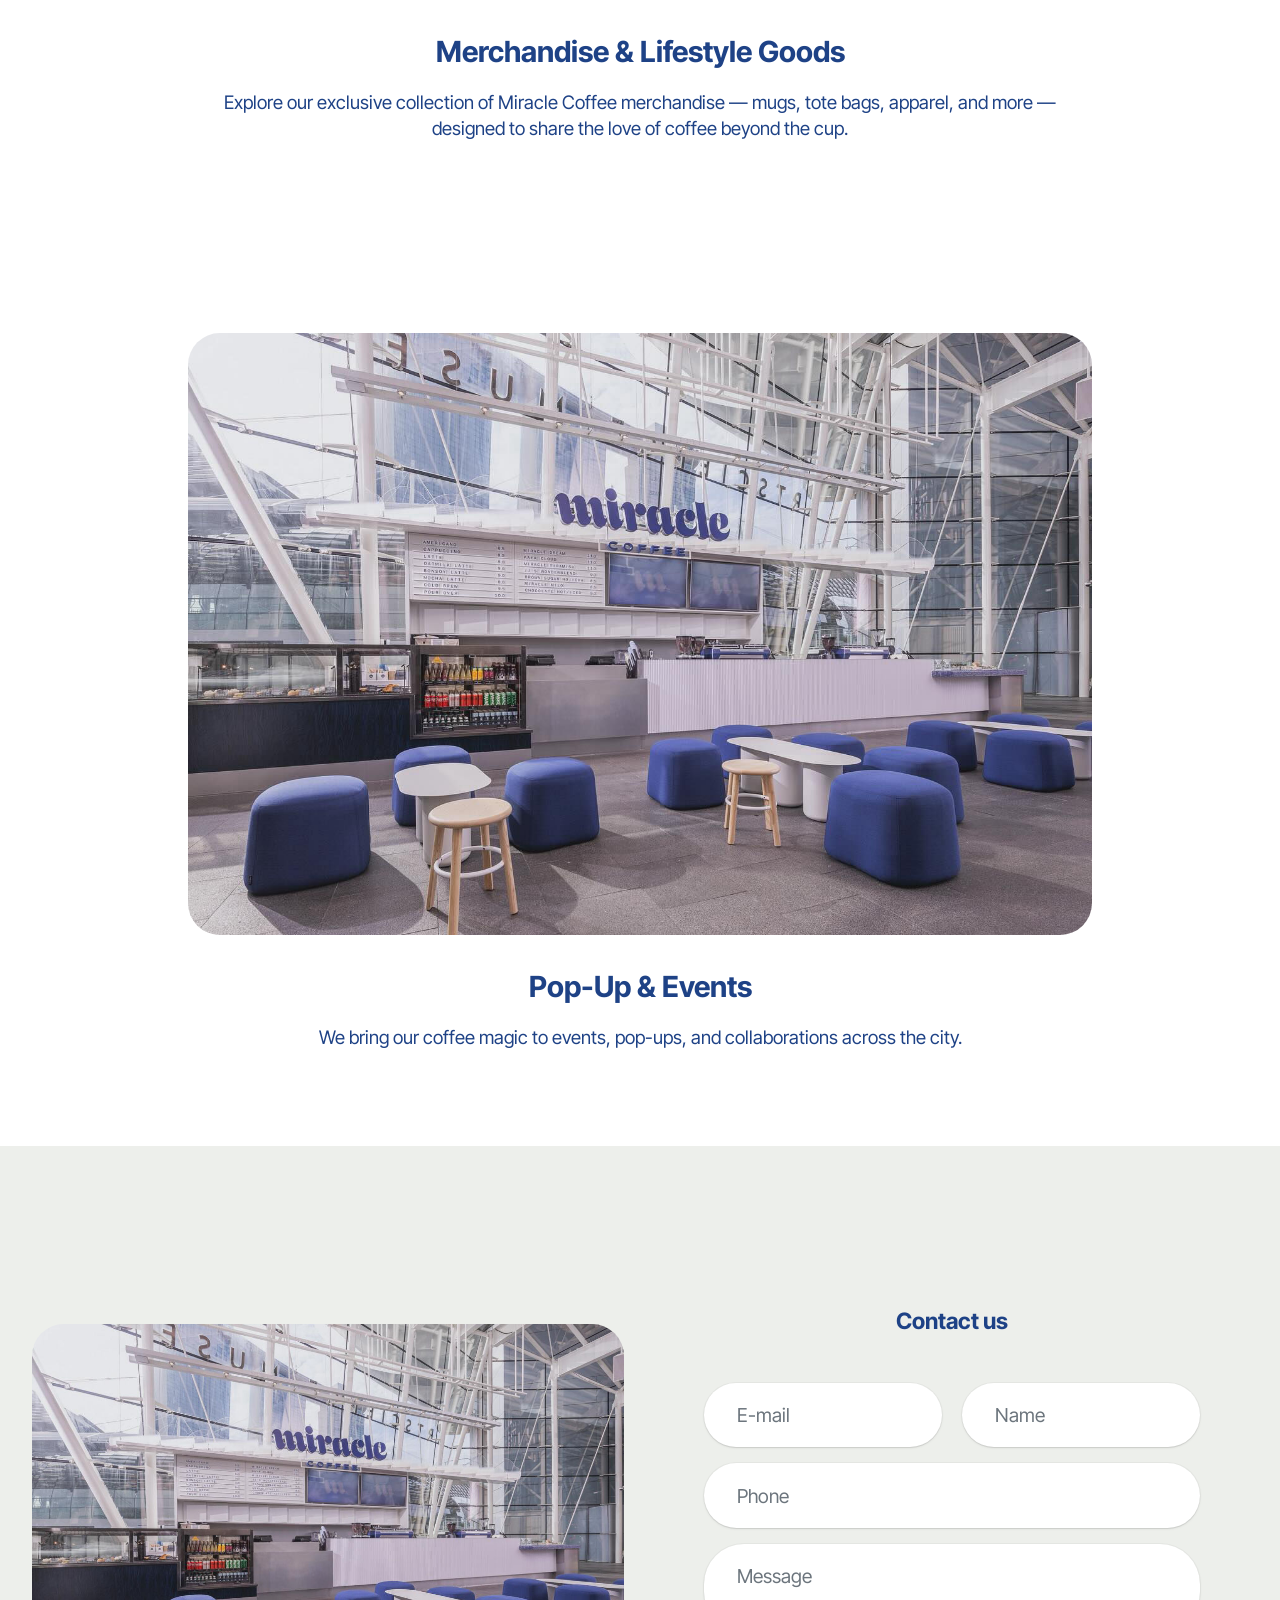
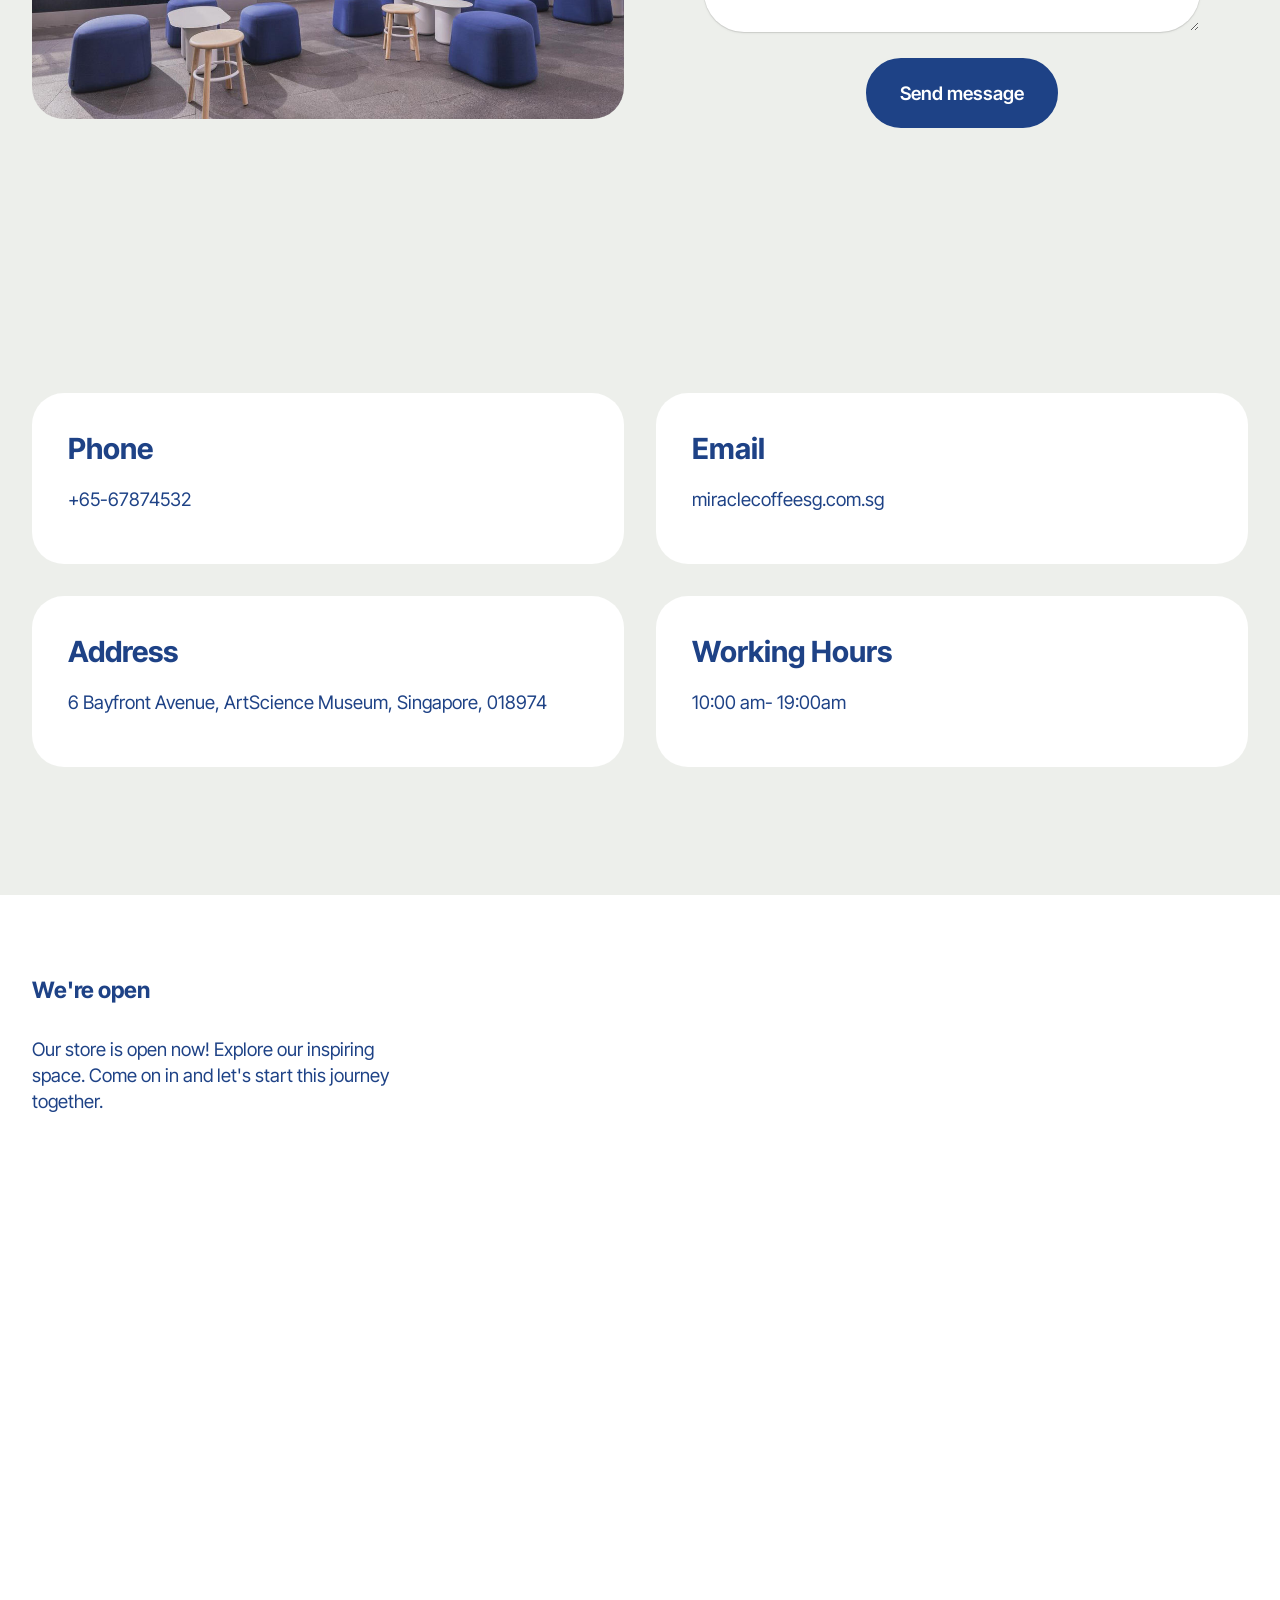
==== commit e89423a5: "create github pages" ====
--- a/index.html
+++ b/index.html
@@ -23,7 +23,7 @@
   <noscript><link rel="stylesheet" href="https://fonts.googleapis.com/css?family=Inter+Tight:100,200,300,400,500,600,700,800,900,100i,200i,300i,400i,500i,600i,700i,800i,900i&display=swap"></noscript>
   <link rel="preload" href="https://fonts.googleapis.com/css?family=Roboto+Condensed:100,200,300,400,500,600,700,800,900,100i,200i,300i,400i,500i,600i,700i,800i,900i&display=swap" as="style" onload="this.onload=null;this.rel='stylesheet'">
   <noscript><link rel="stylesheet" href="https://fonts.googleapis.com/css?family=Roboto+Condensed:100,200,300,400,500,600,700,800,900,100i,200i,300i,400i,500i,600i,700i,800i,900i&display=swap"></noscript>
-  <link rel="preload" as="style" href="assets/mobirise/css/mbr-additional.css?v=6hUyYc"><link rel="stylesheet" href="assets/mobirise/css/mbr-additional.css?v=6hUyYc" type="text/css">
+  <link rel="preload" as="style" href="assets/mobirise/css/mbr-additional.css?v=QnxWEK"><link rel="stylesheet" href="assets/mobirise/css/mbr-additional.css?v=QnxWEK" type="text/css">
 
   
   
@@ -462,7 +462,7 @@
                     
                 </div>
                 <div class="col-lg-12 mx-auto mbr-form" data-form-type="formoid">
-                    <form action="https://mobirise.eu/" method="POST" class="mbr-form form-with-styler" data-form-title="Form Name"><input type="hidden" name="email" data-form-email="true" value="XytNBf8lvLeSUgr5BYUqM2nBkuCJHwSJFVzGfjKq+KNlgomIeV7MSXneCACMQC86ssqat1ZaNPd/j08HV0HOORQ157UySCysRQ5EgCdD3KIfh7CB+dwii/9OQg7v7Ntn">
+                    <form action="https://mobirise.eu/" method="POST" class="mbr-form form-with-styler" data-form-title="Form Name"><input type="hidden" name="email" data-form-email="true" value="NLf2gtiGwR+pL2xW/X0mYEROpeFLIFJo2zgCKSuoPj/5DyBtV7XwCK6qNZEy+xjfu8vmSOctdzqtq50IfkdhKQK4F7I5UCKDm4Ts3pv60+FD7kVR47ZIGSKyRYqxaKgF">
                         <div class="row">
                             <div hidden="hidden" data-form-alert="" class="alert alert-success col-12">Thanks for filling out the form!</div>
                             <div hidden="hidden" data-form-alert-danger="" class="alert alert-danger col-12">
@@ -668,8 +668,8 @@
 			</div>
 		</div>
 	</div>
-</section>
+</section><section class="display-7" style="padding: 0;align-items: center;justify-content: center;flex-wrap: wrap;    align-content: center;display: flex;position: relative;height: 4rem;"><a href="https://mobiri.se/4250557" style="flex: 1 1;height: 4rem;position: absolute;width: 100%;z-index: 1;"><img alt="" style="height: 4rem;" src="[data-uri]"></a><p style="margin: 0;text-align: center;" class="display-7">&#8204;</p><a style="z-index:1" href="https://mobirise.com/builder/ai-website-creator.html">Free AI Website Creator</a></section><script src="assets/bootstrap/js/bootstrap.bundle.min.js"></script>  <script src="assets/parallax/jarallax.js"></script>  <script src="assets/smoothscroll/smooth-scroll.js"></script>  <script src="assets/ytplayer/index.js"></script>  <script src="assets/dropdown/js/navbar-dropdown.js"></script>  <script src="assets/scrollgallery/scroll-gallery.js"></script>  <script src="assets/theme/js/script.js"></script>  <script src="assets/formoid/formoid.min.js"></script>  
   
   
 </body>
-</html>
+</html>
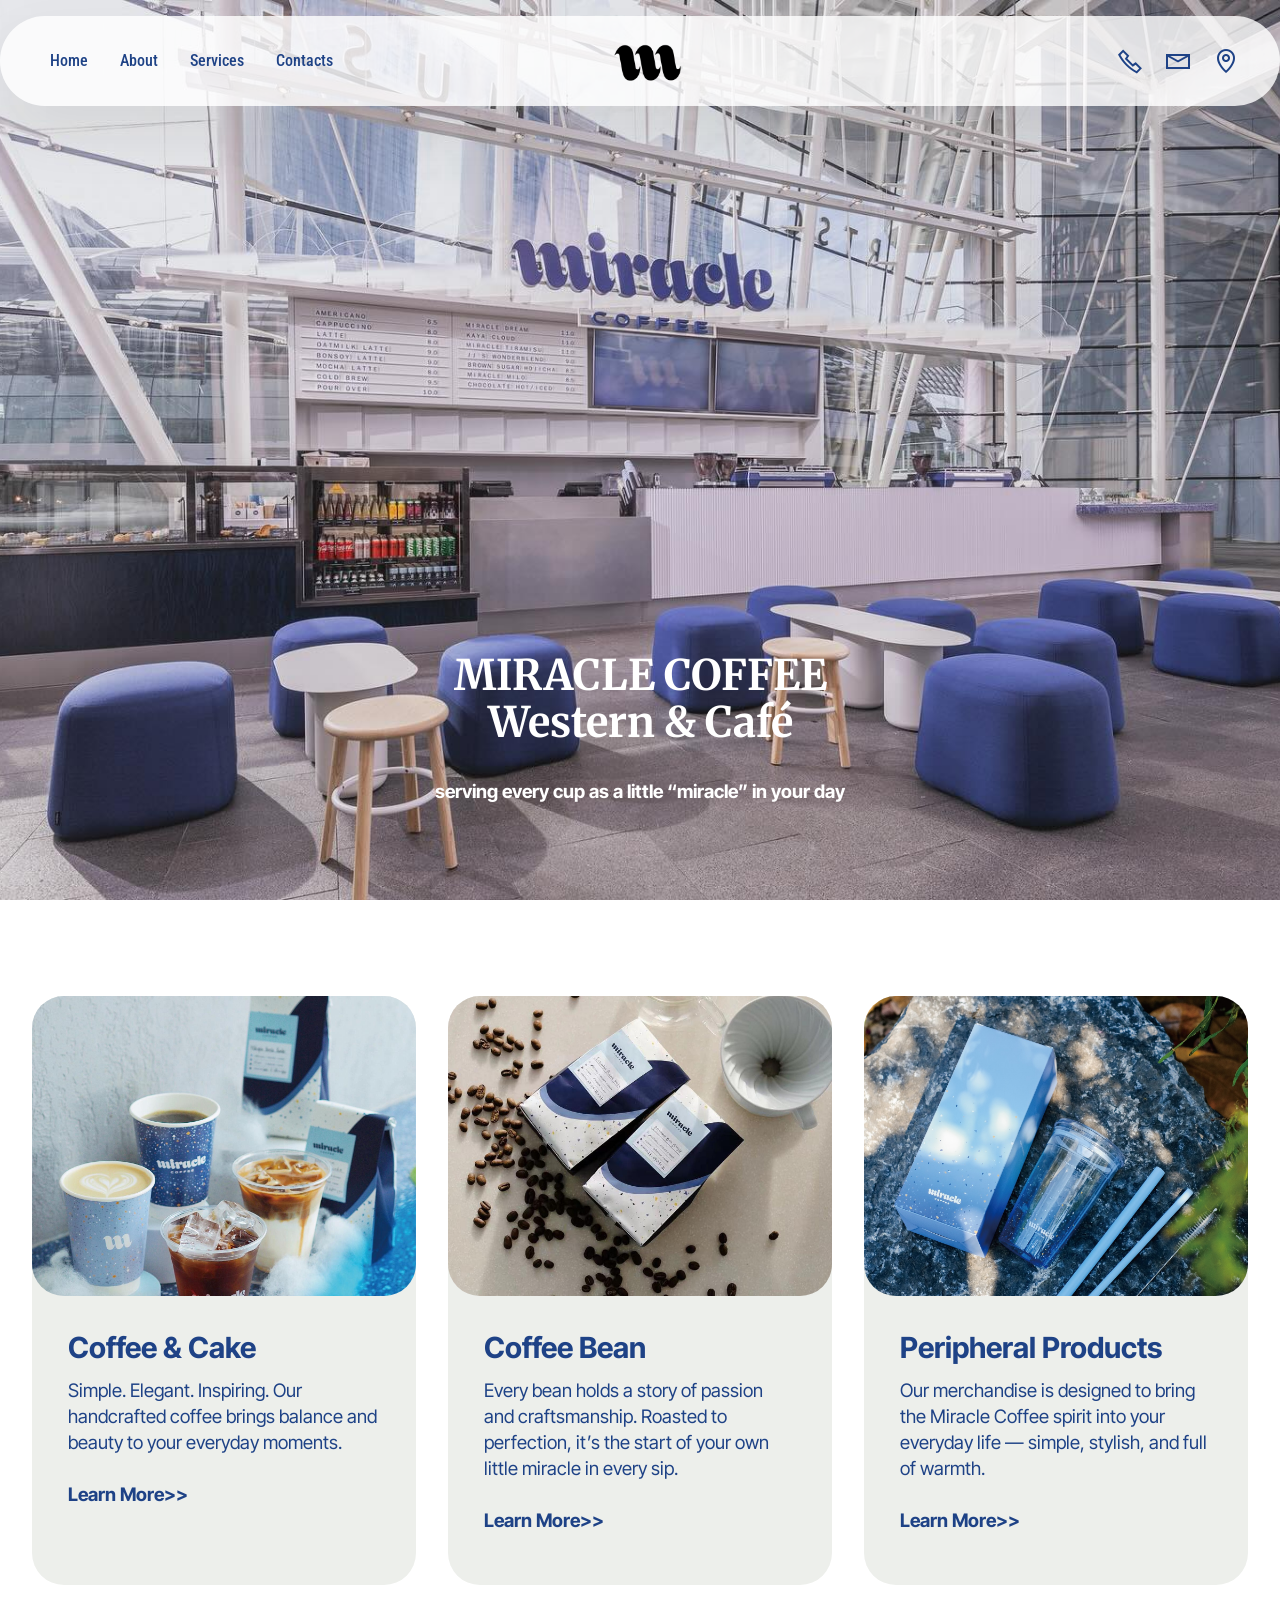
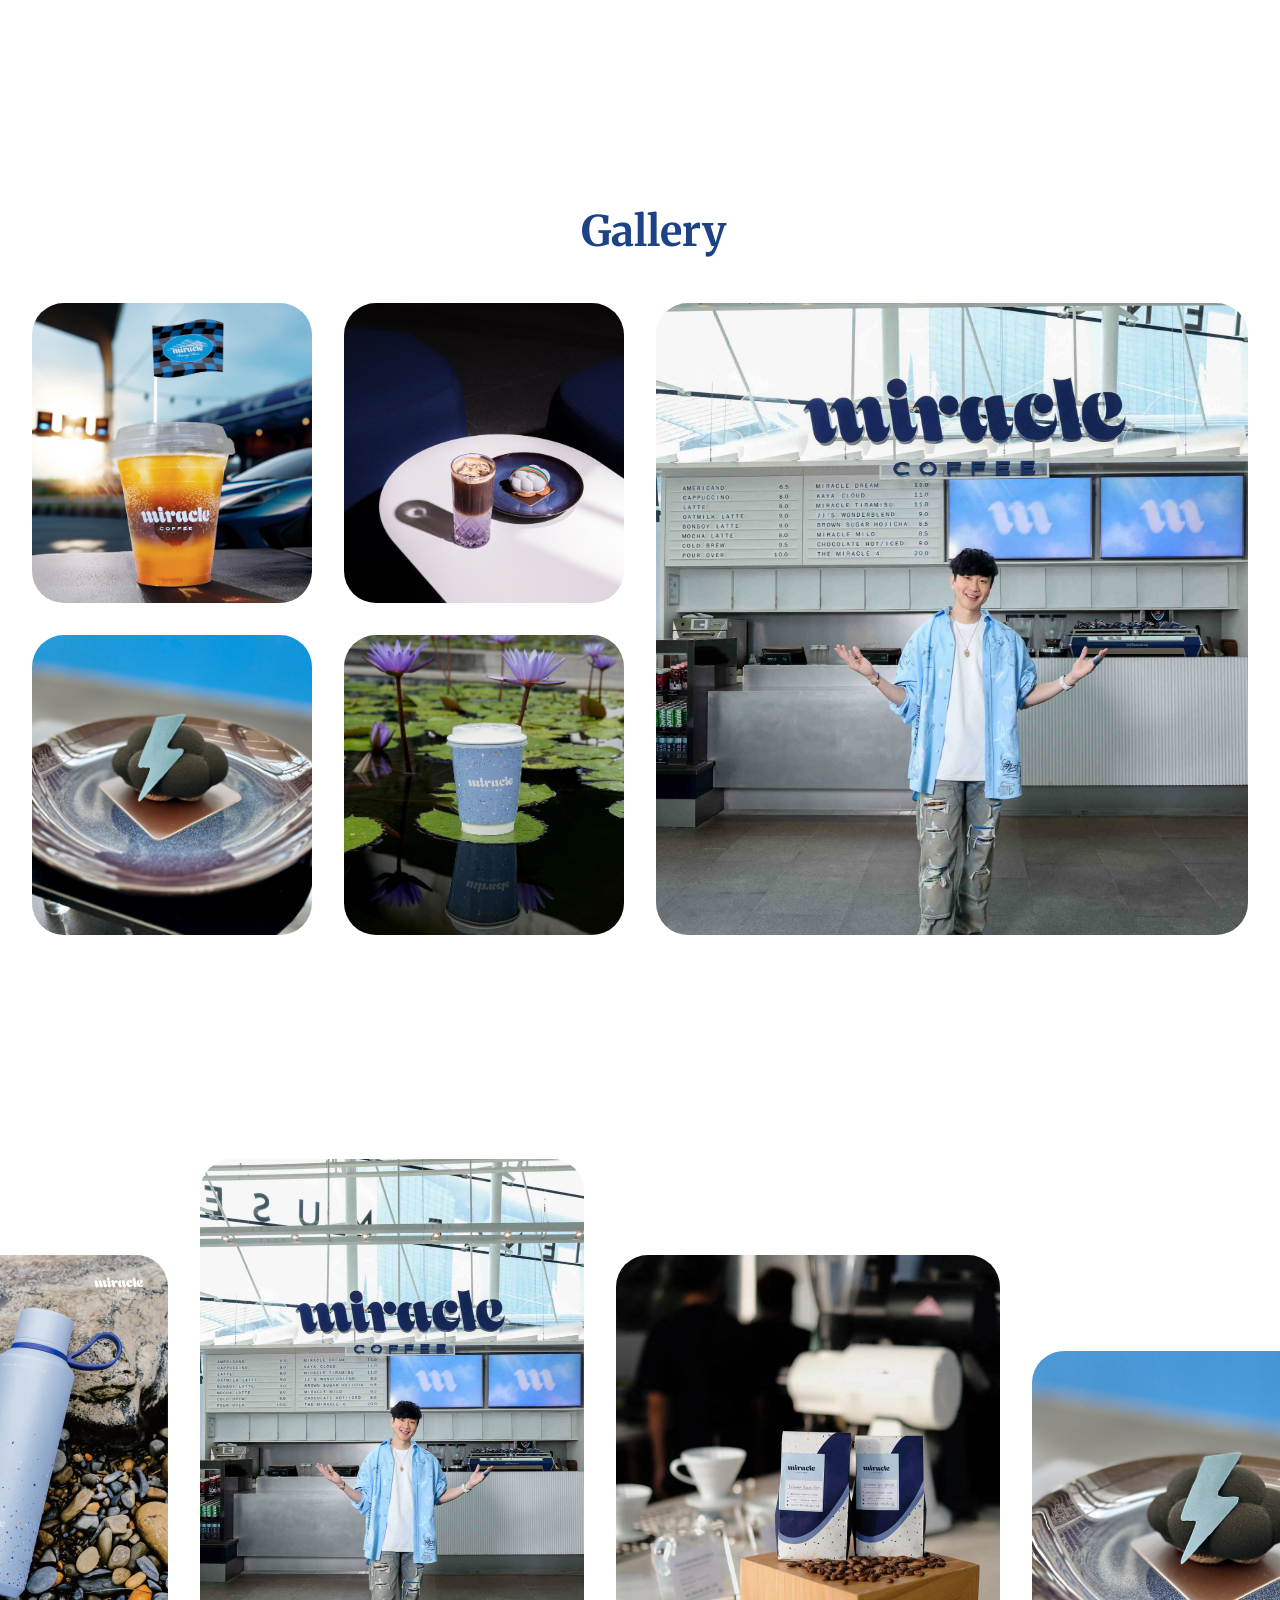
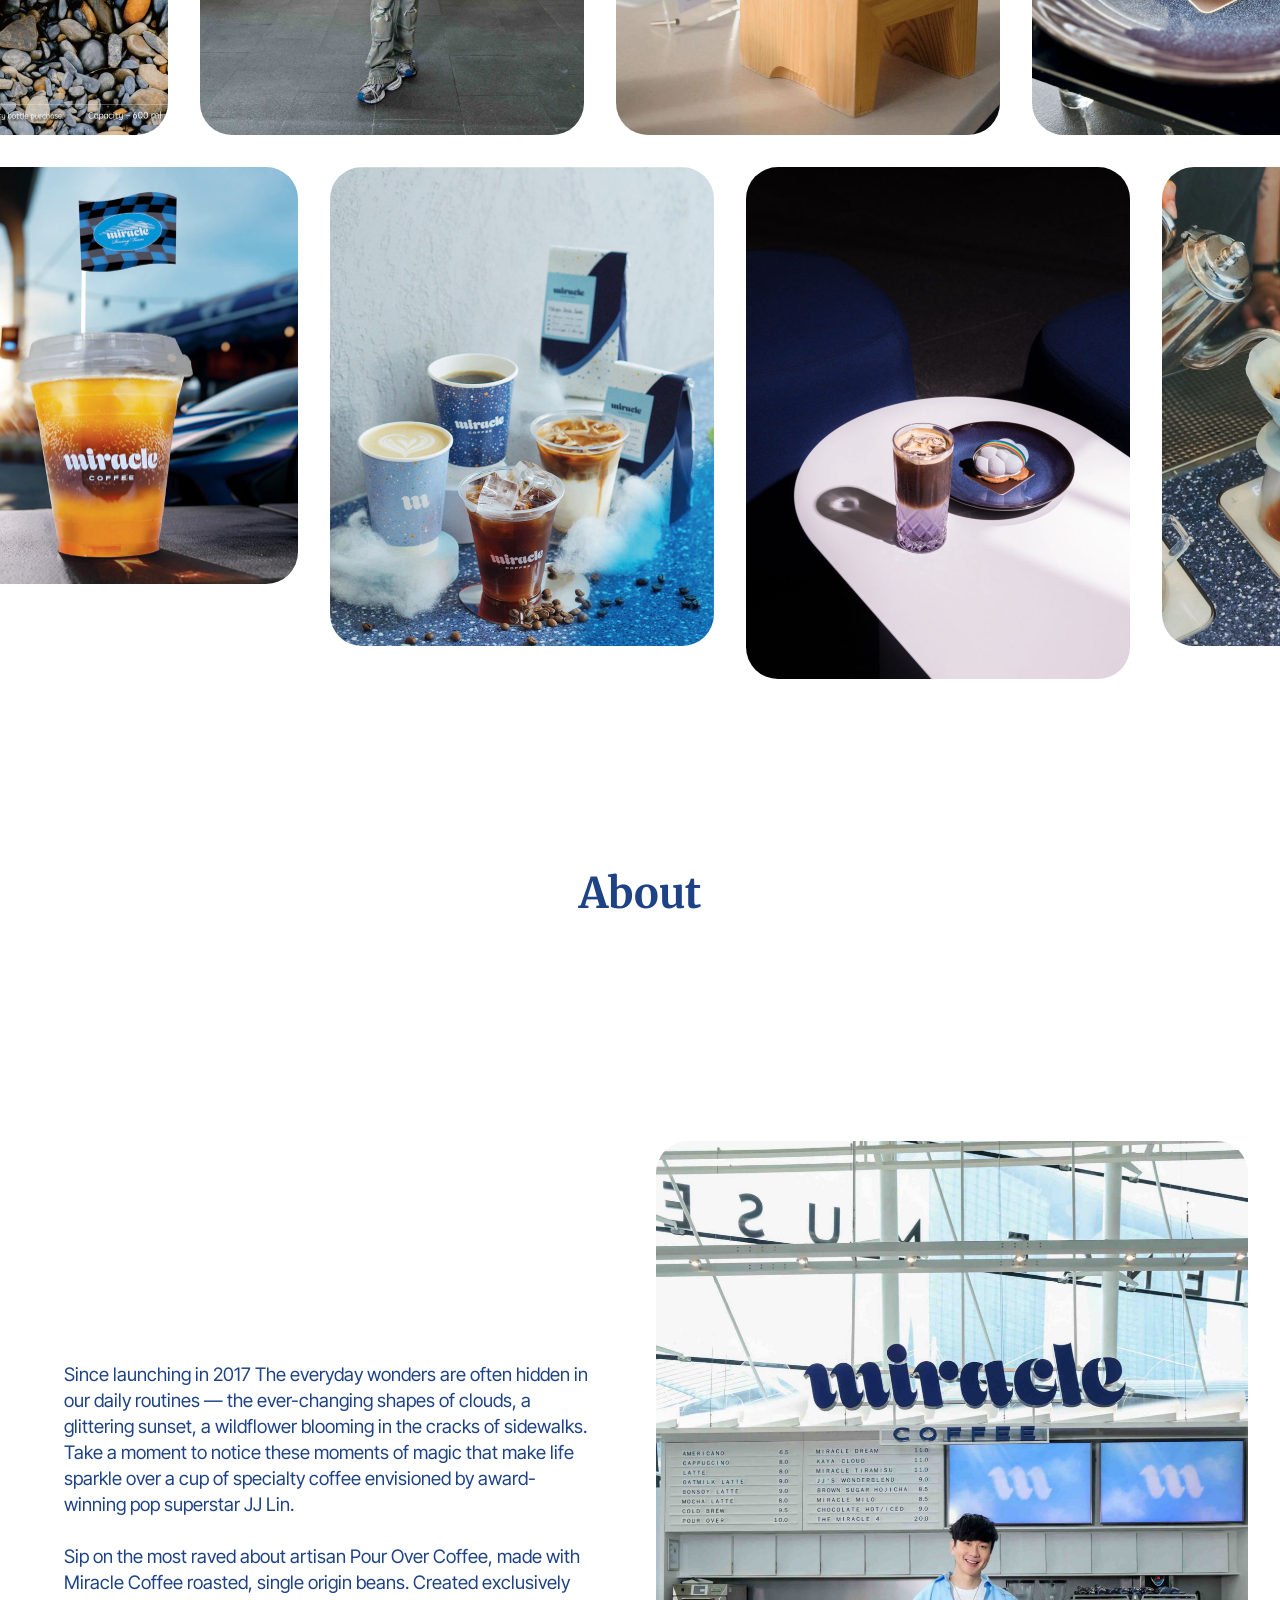
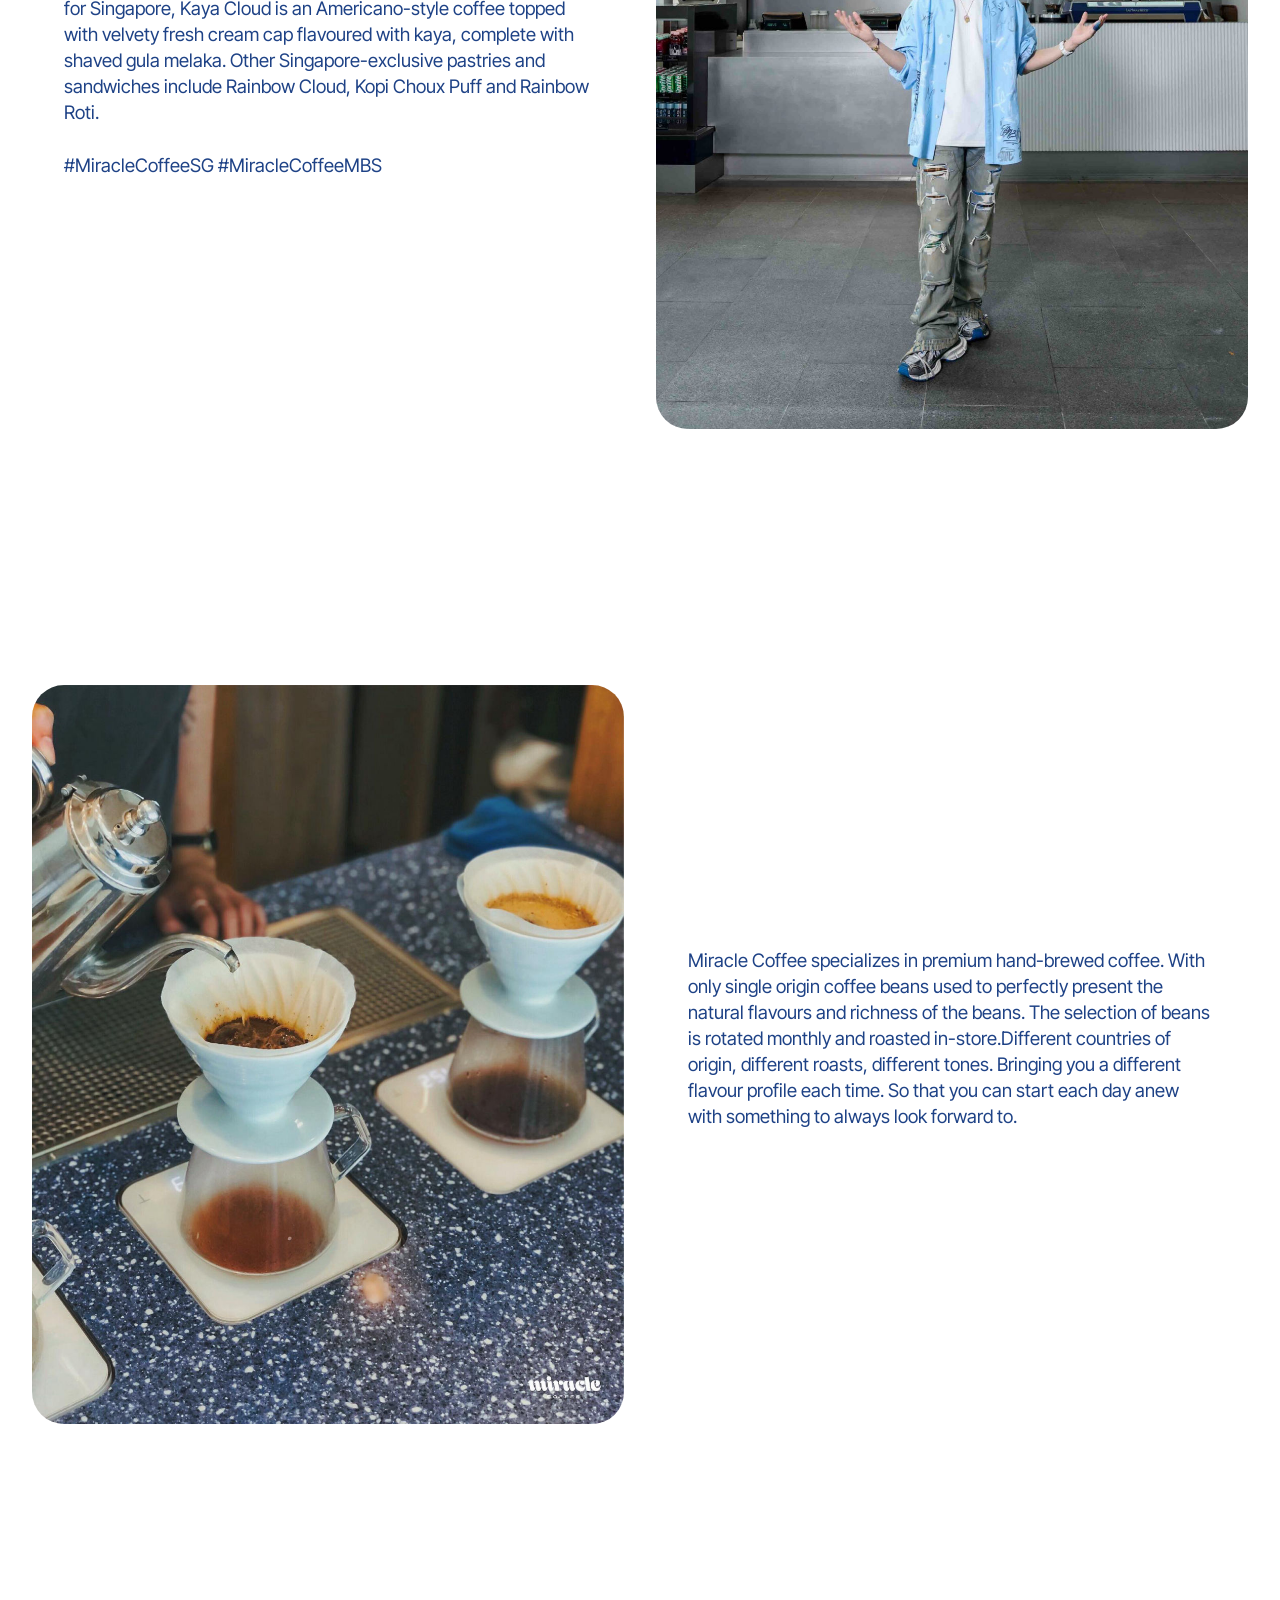
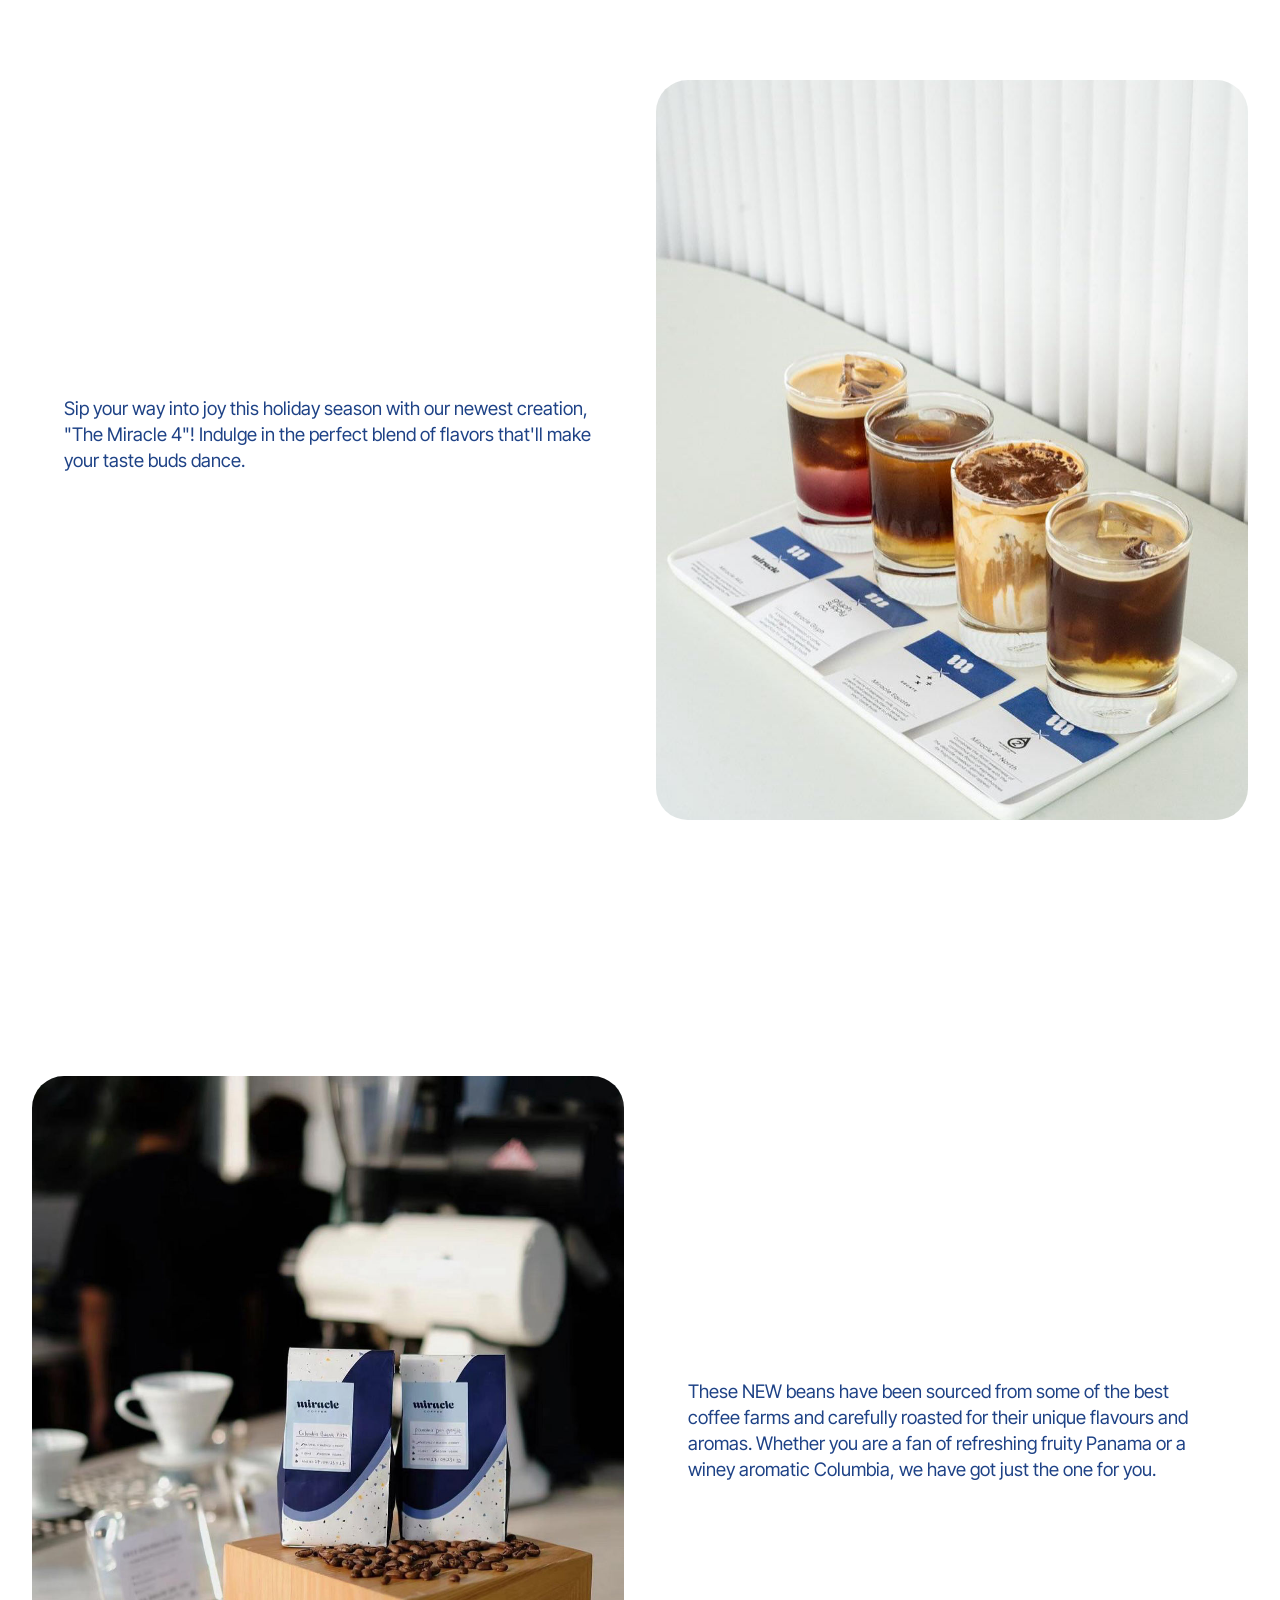
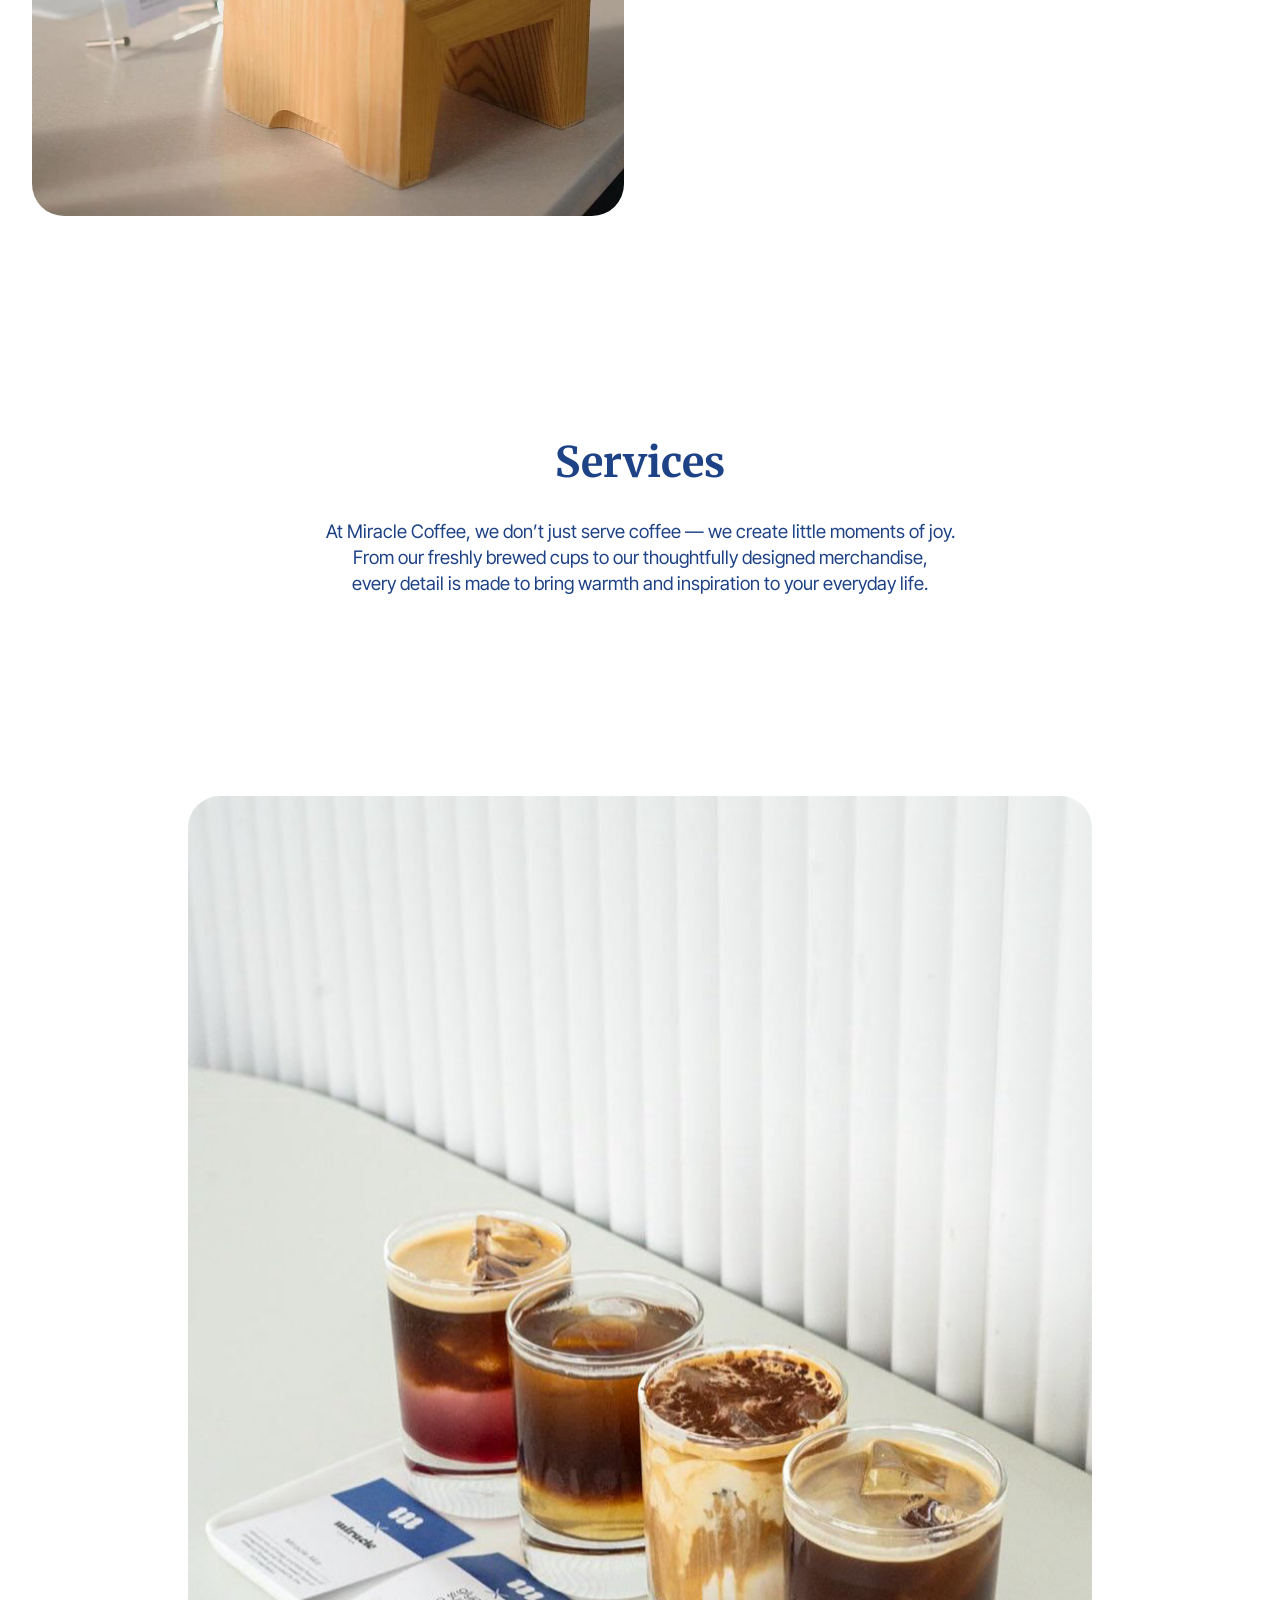
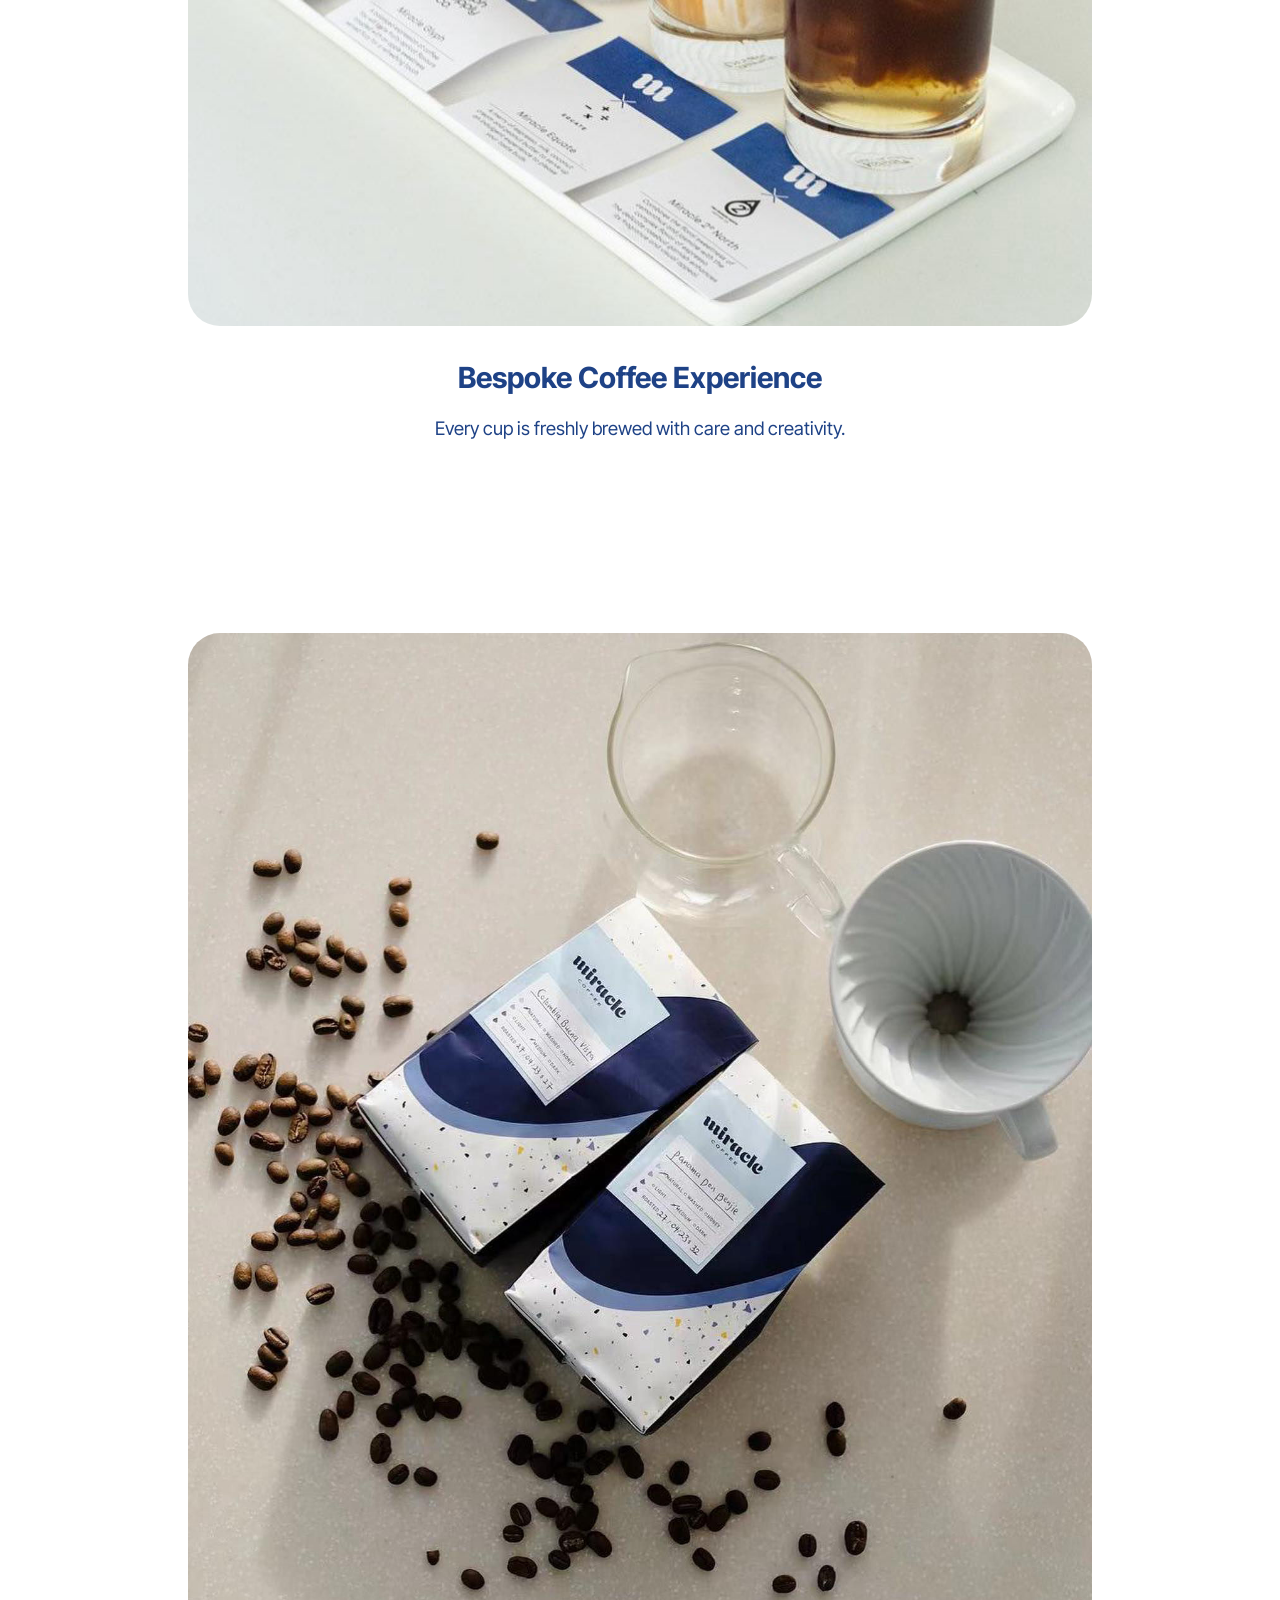
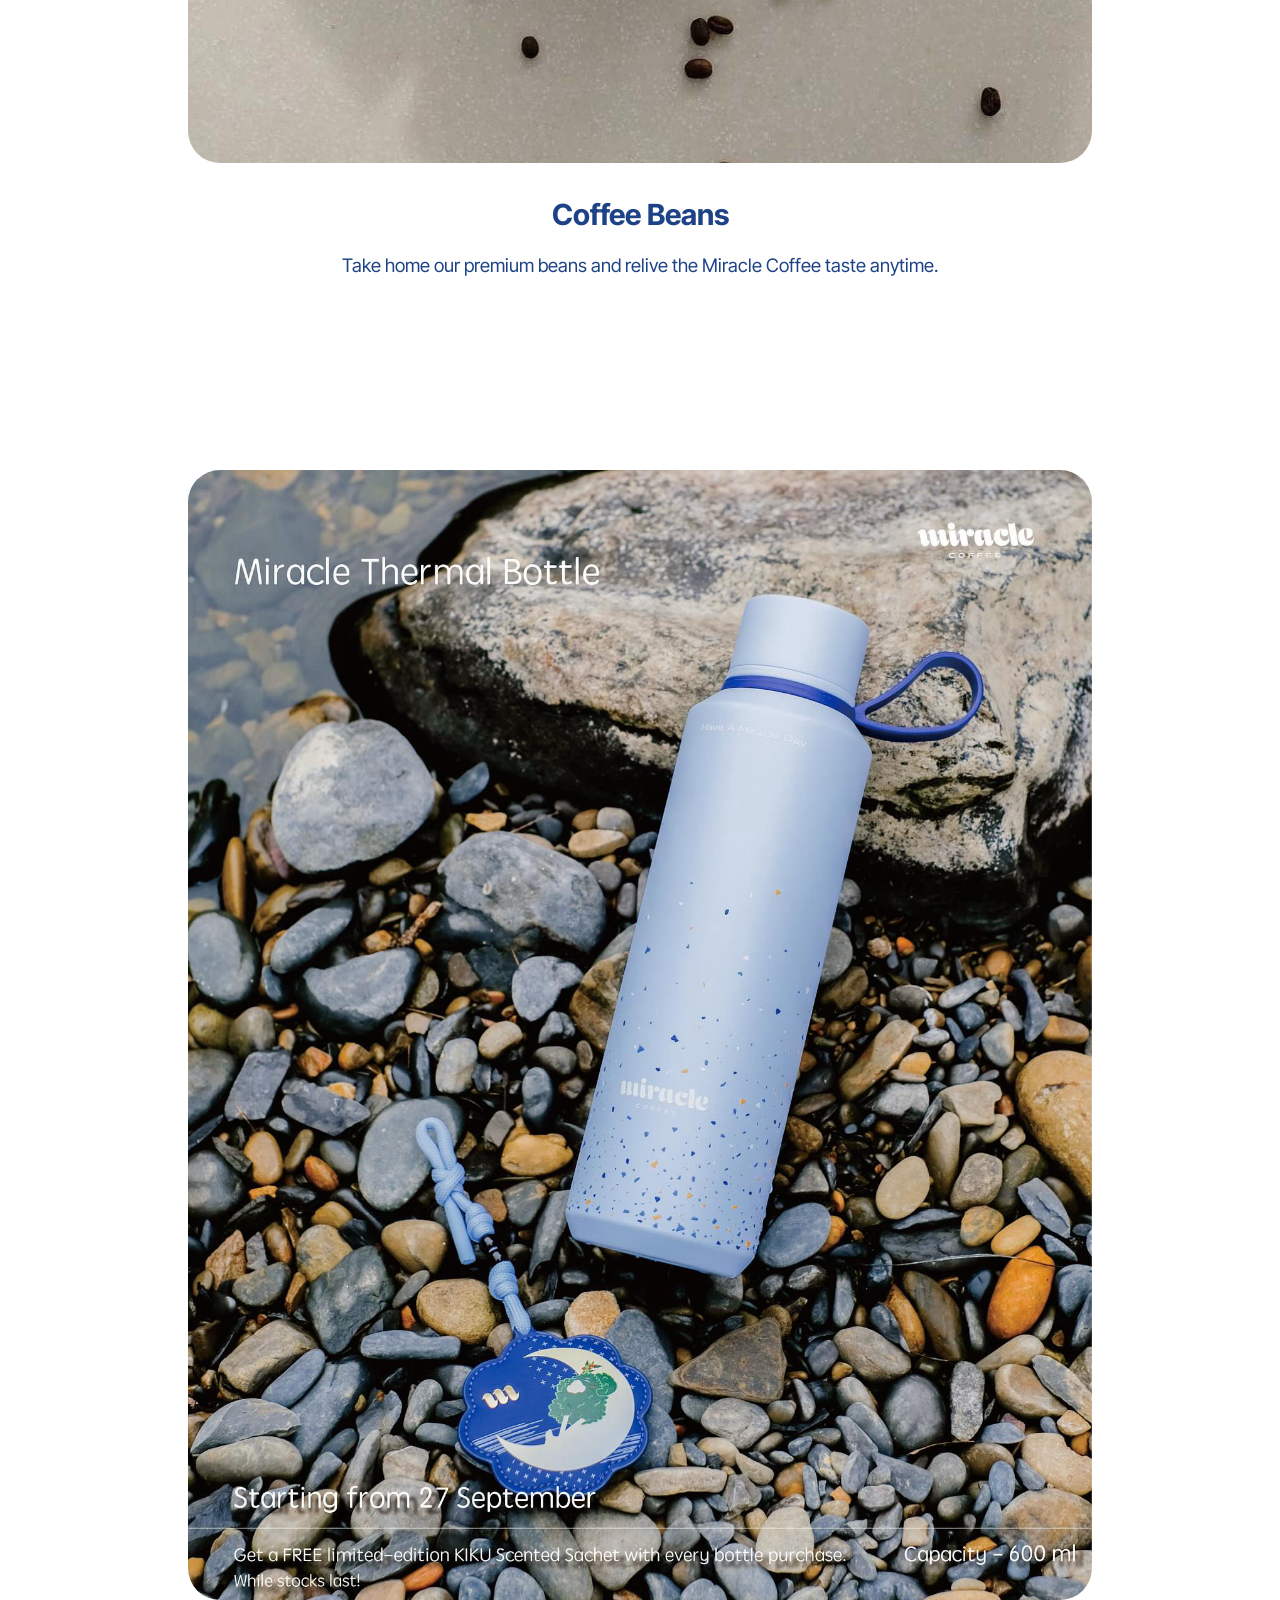
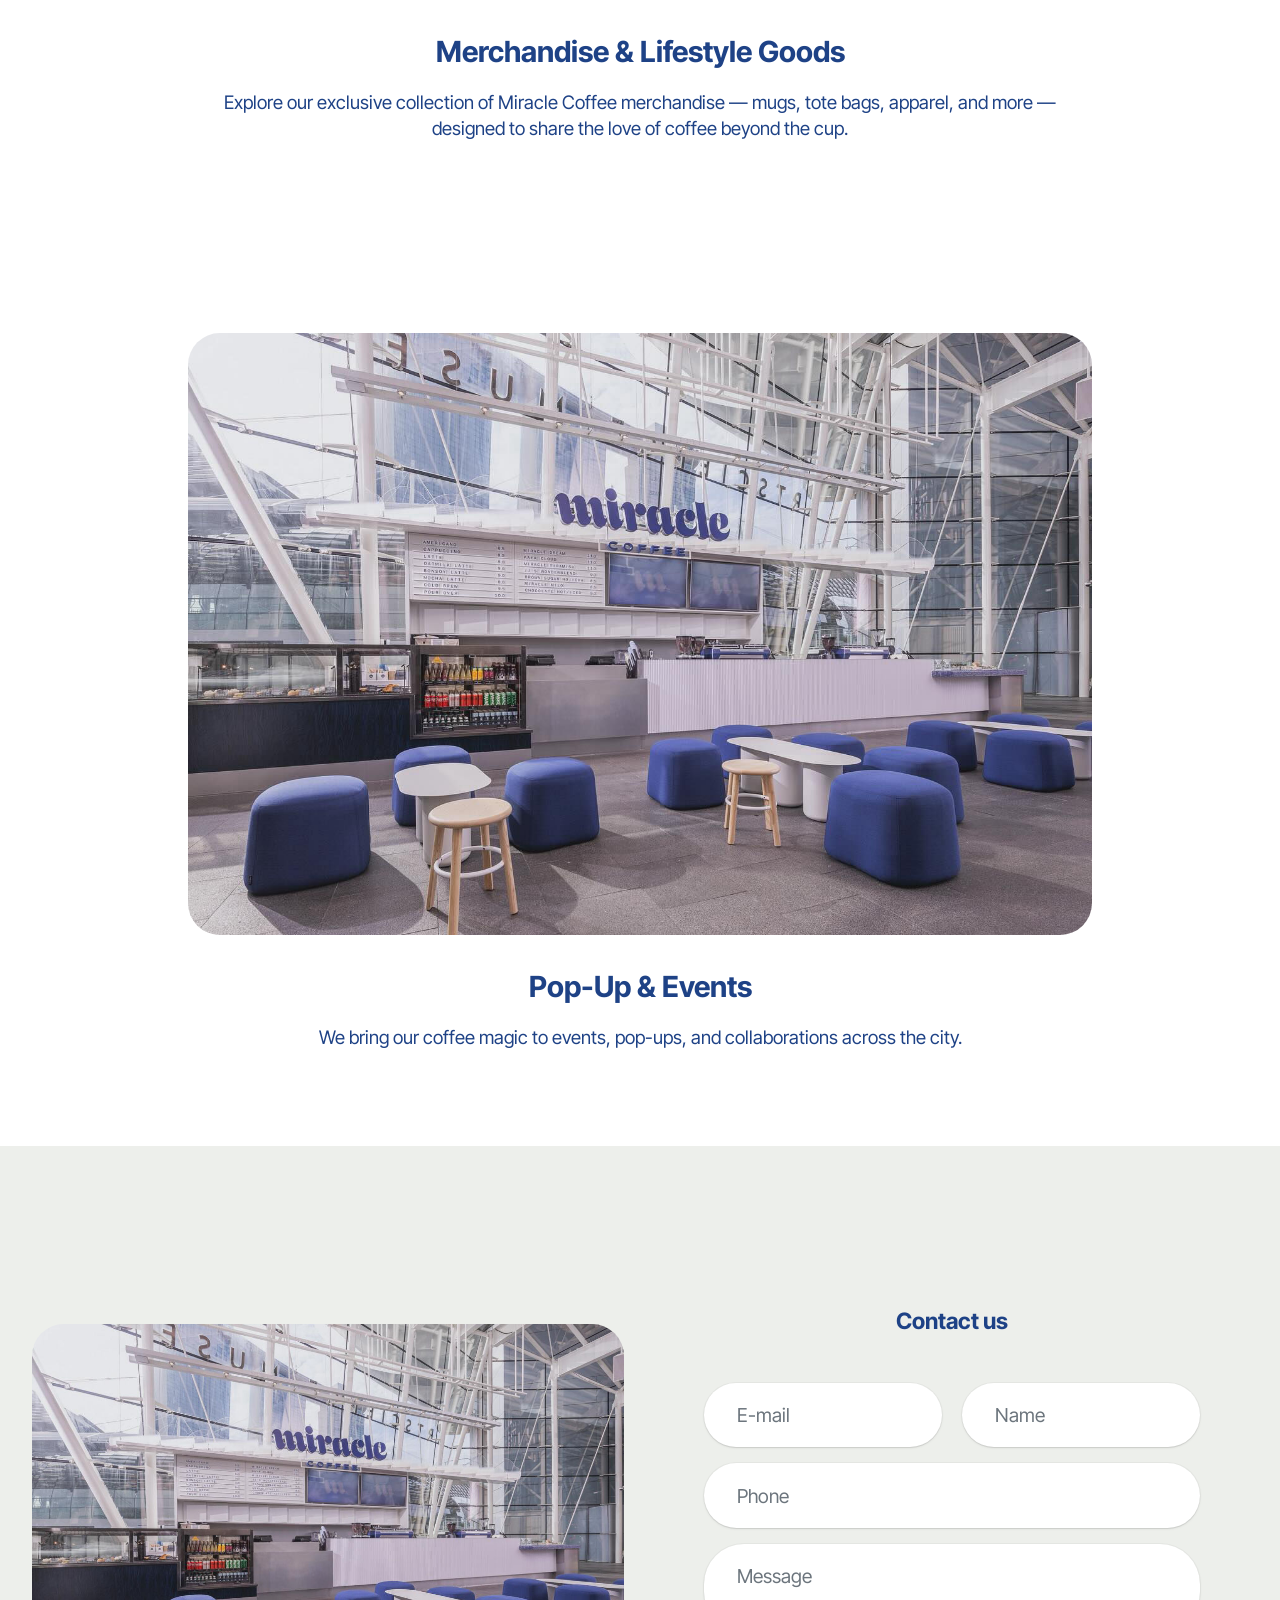
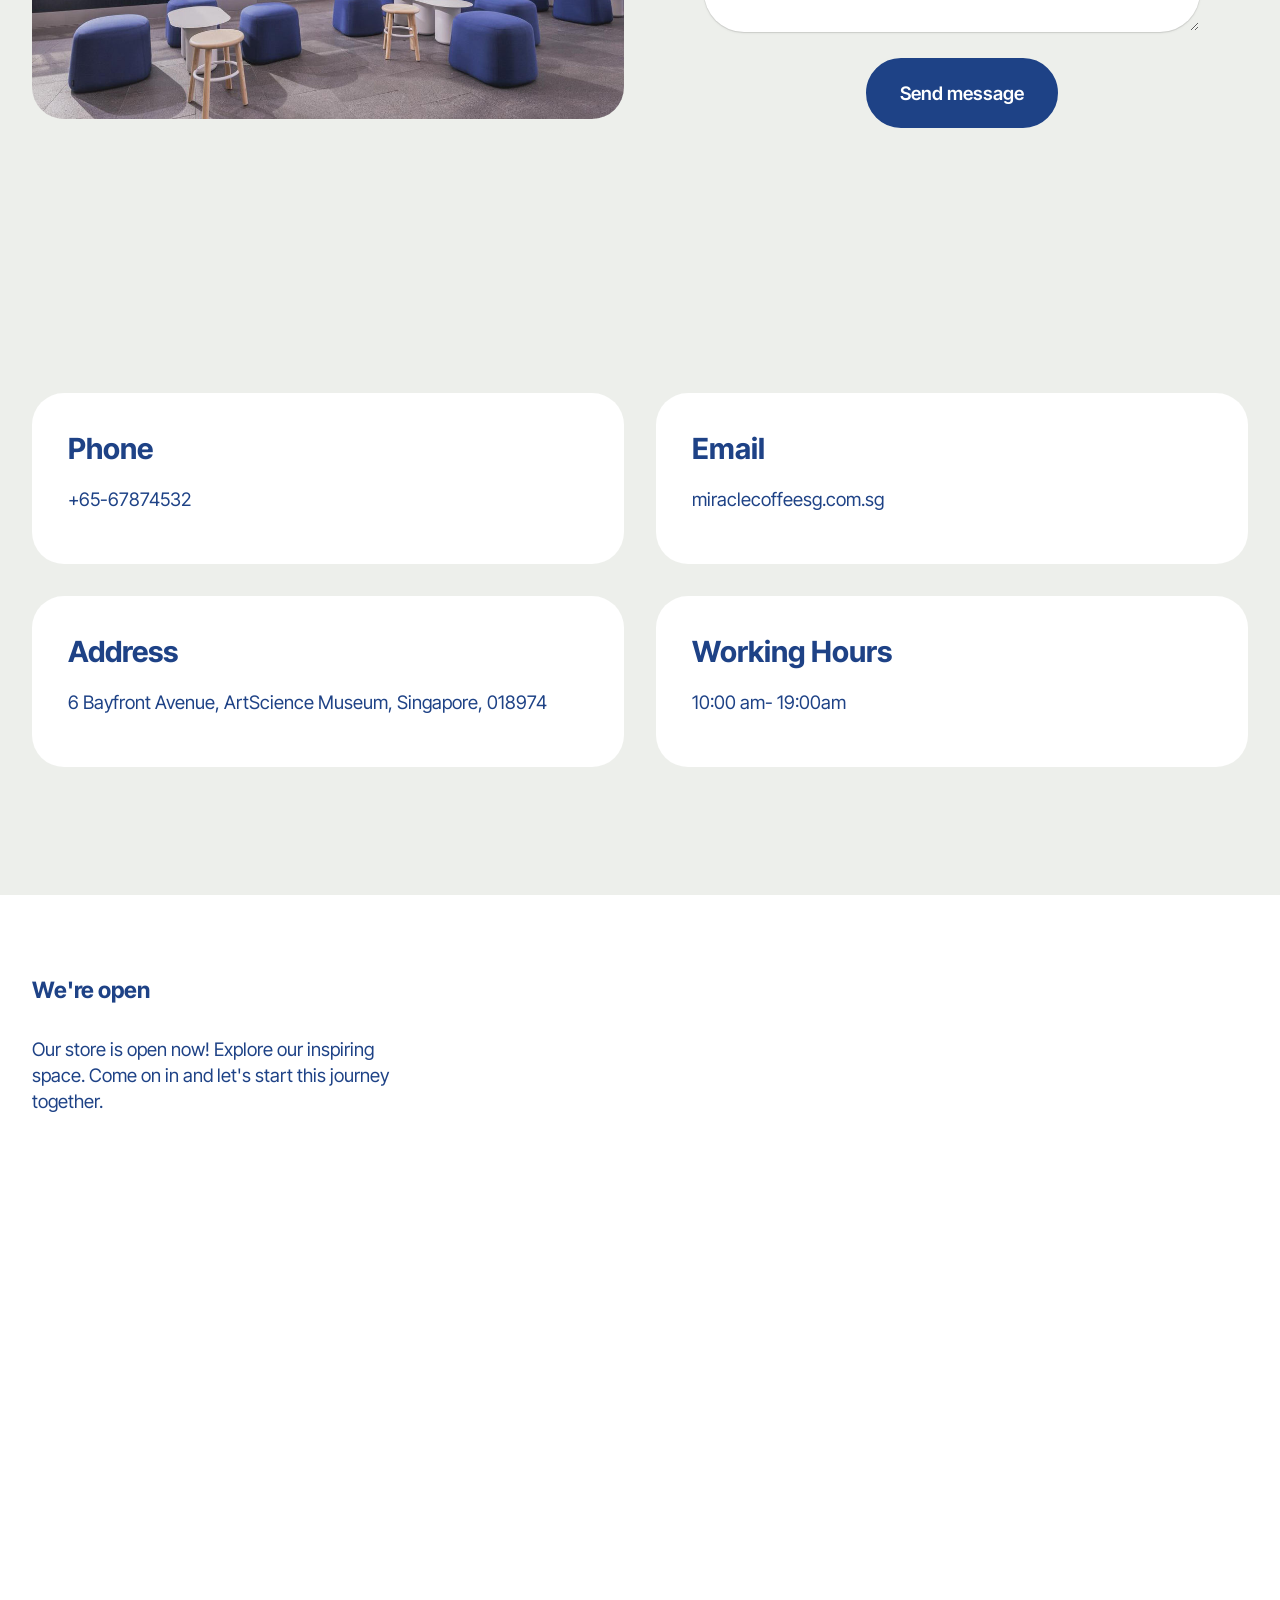
==== commit 654ddf7d: "Update index.html" ====
--- a/index.html
+++ b/index.html
@@ -668,8 +668,8 @@
 			</div>
 		</div>
 	</div>
-</section><section class="display-7" style="padding: 0;align-items: center;justify-content: center;flex-wrap: wrap;    align-content: center;display: flex;position: relative;height: 4rem;"><a href="https://mobiri.se/4250557" style="flex: 1 1;height: 4rem;position: absolute;width: 100%;z-index: 1;"><img alt="" style="height: 4rem;" src="[data-uri]"></a><p style="margin: 0;text-align: center;" class="display-7">&#8204;</p><a style="z-index:1" href="https://mobirise.com/builder/ai-website-creator.html">Free AI Website Creator</a></section><script src="assets/bootstrap/js/bootstrap.bundle.min.js"></script>  <script src="assets/parallax/jarallax.js"></script>  <script src="assets/smoothscroll/smooth-scroll.js"></script>  <script src="assets/ytplayer/index.js"></script>  <script src="assets/dropdown/js/navbar-dropdown.js"></script>  <script src="assets/scrollgallery/scroll-gallery.js"></script>  <script src="assets/theme/js/script.js"></script>  <script src="assets/formoid/formoid.min.js"></script>  
+</section>
   
   
 </body>
-</html>+</html>
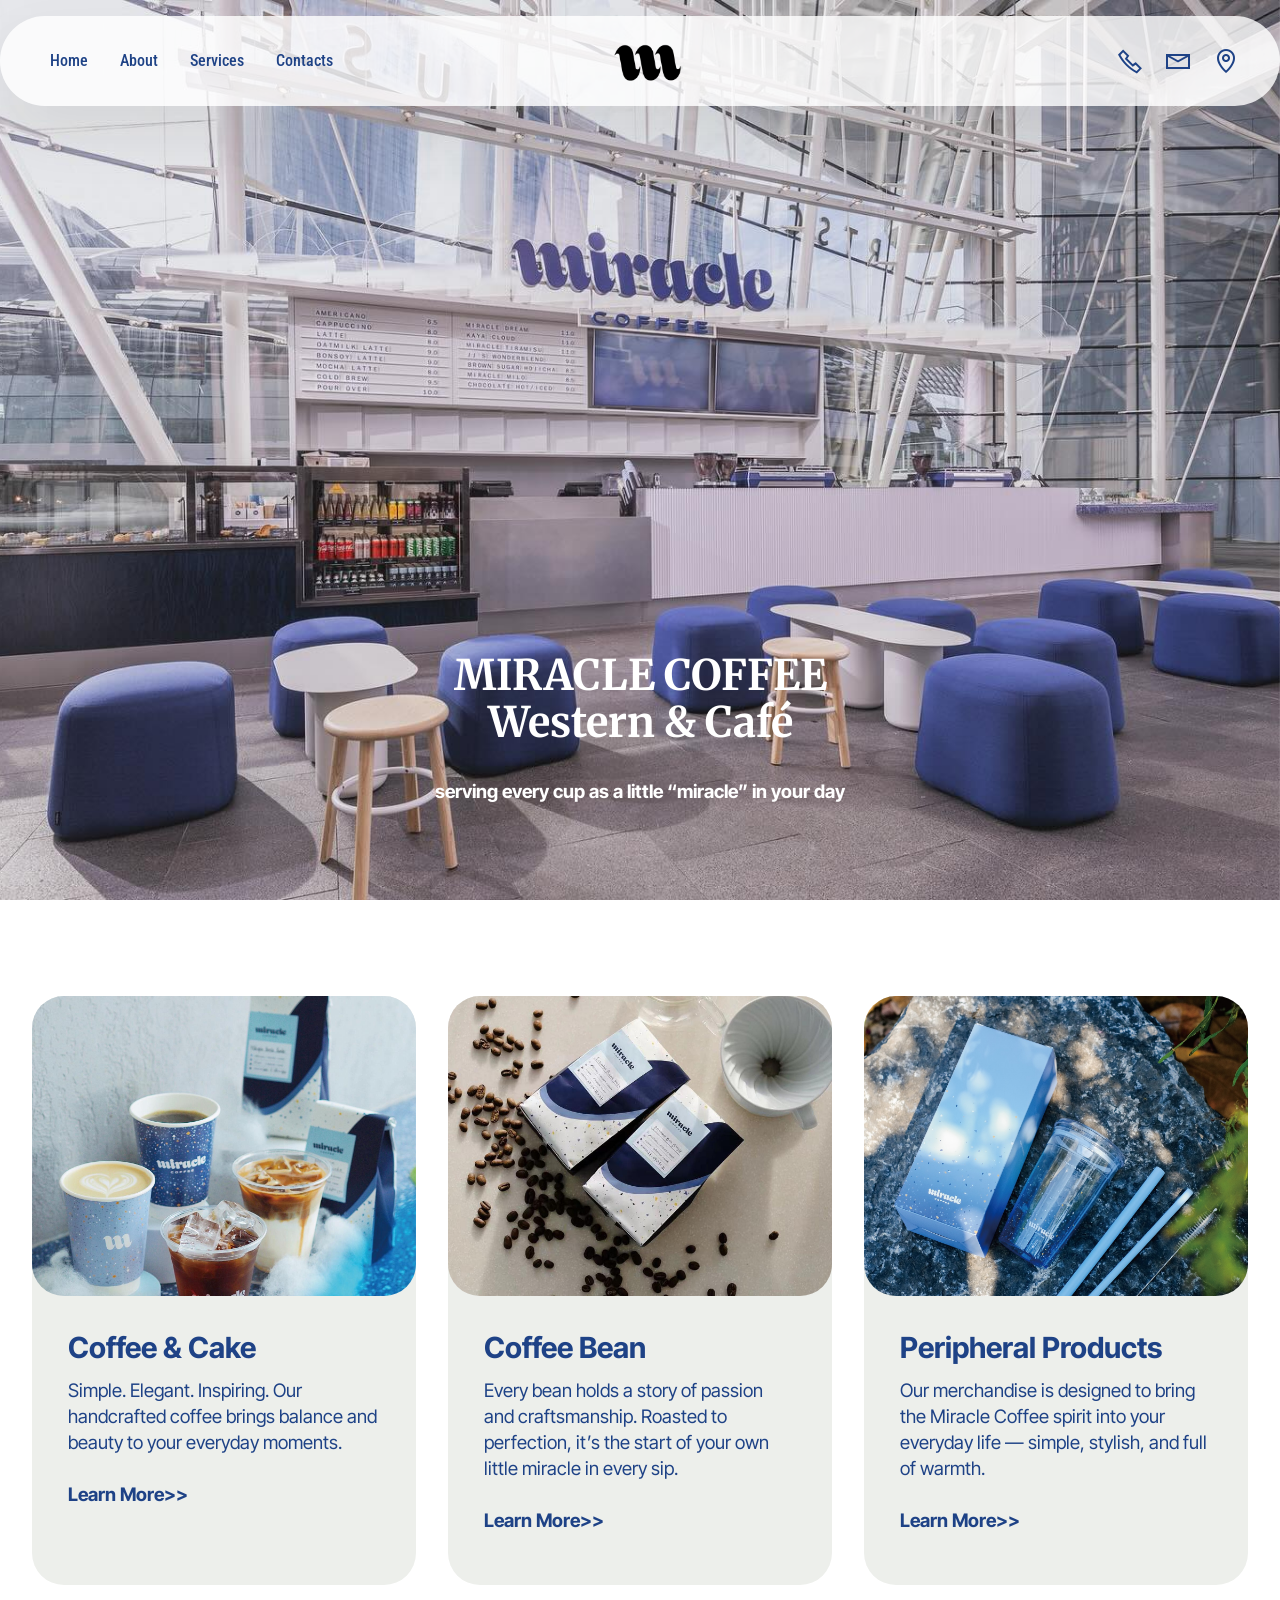
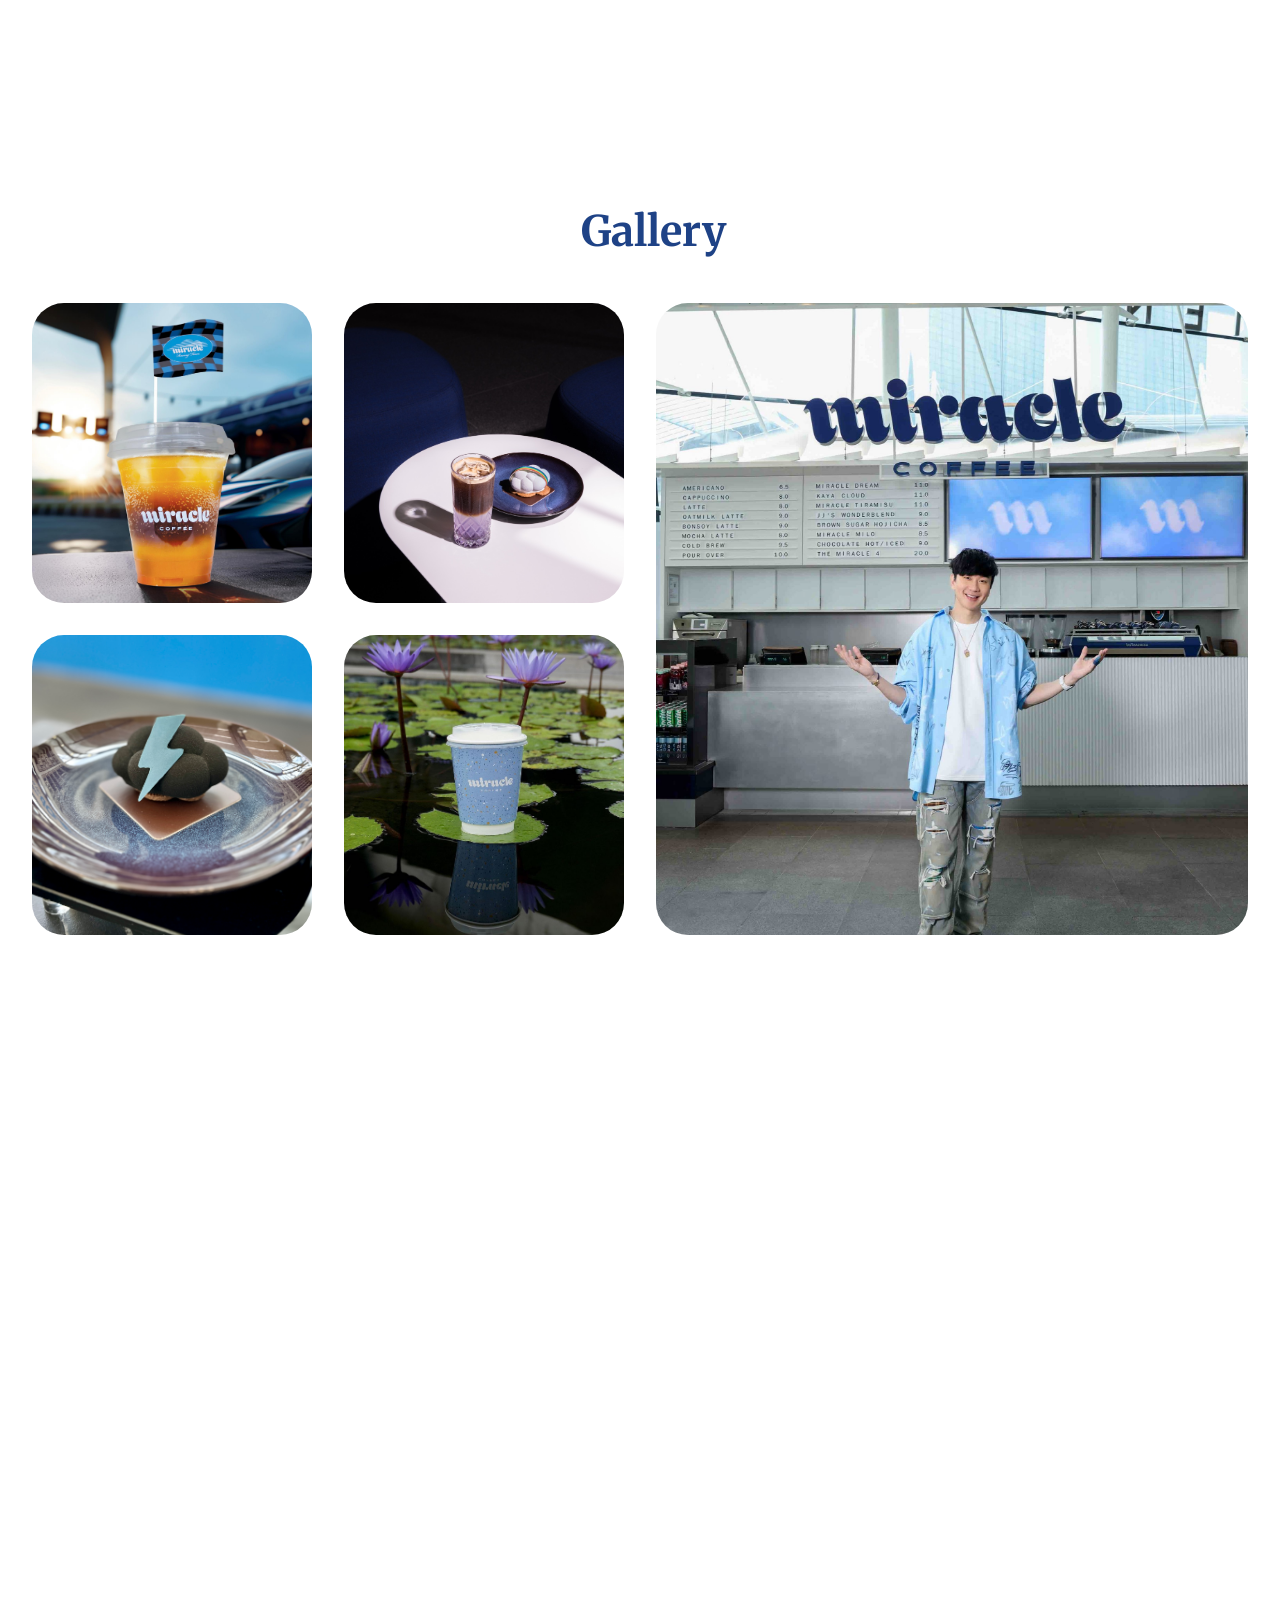
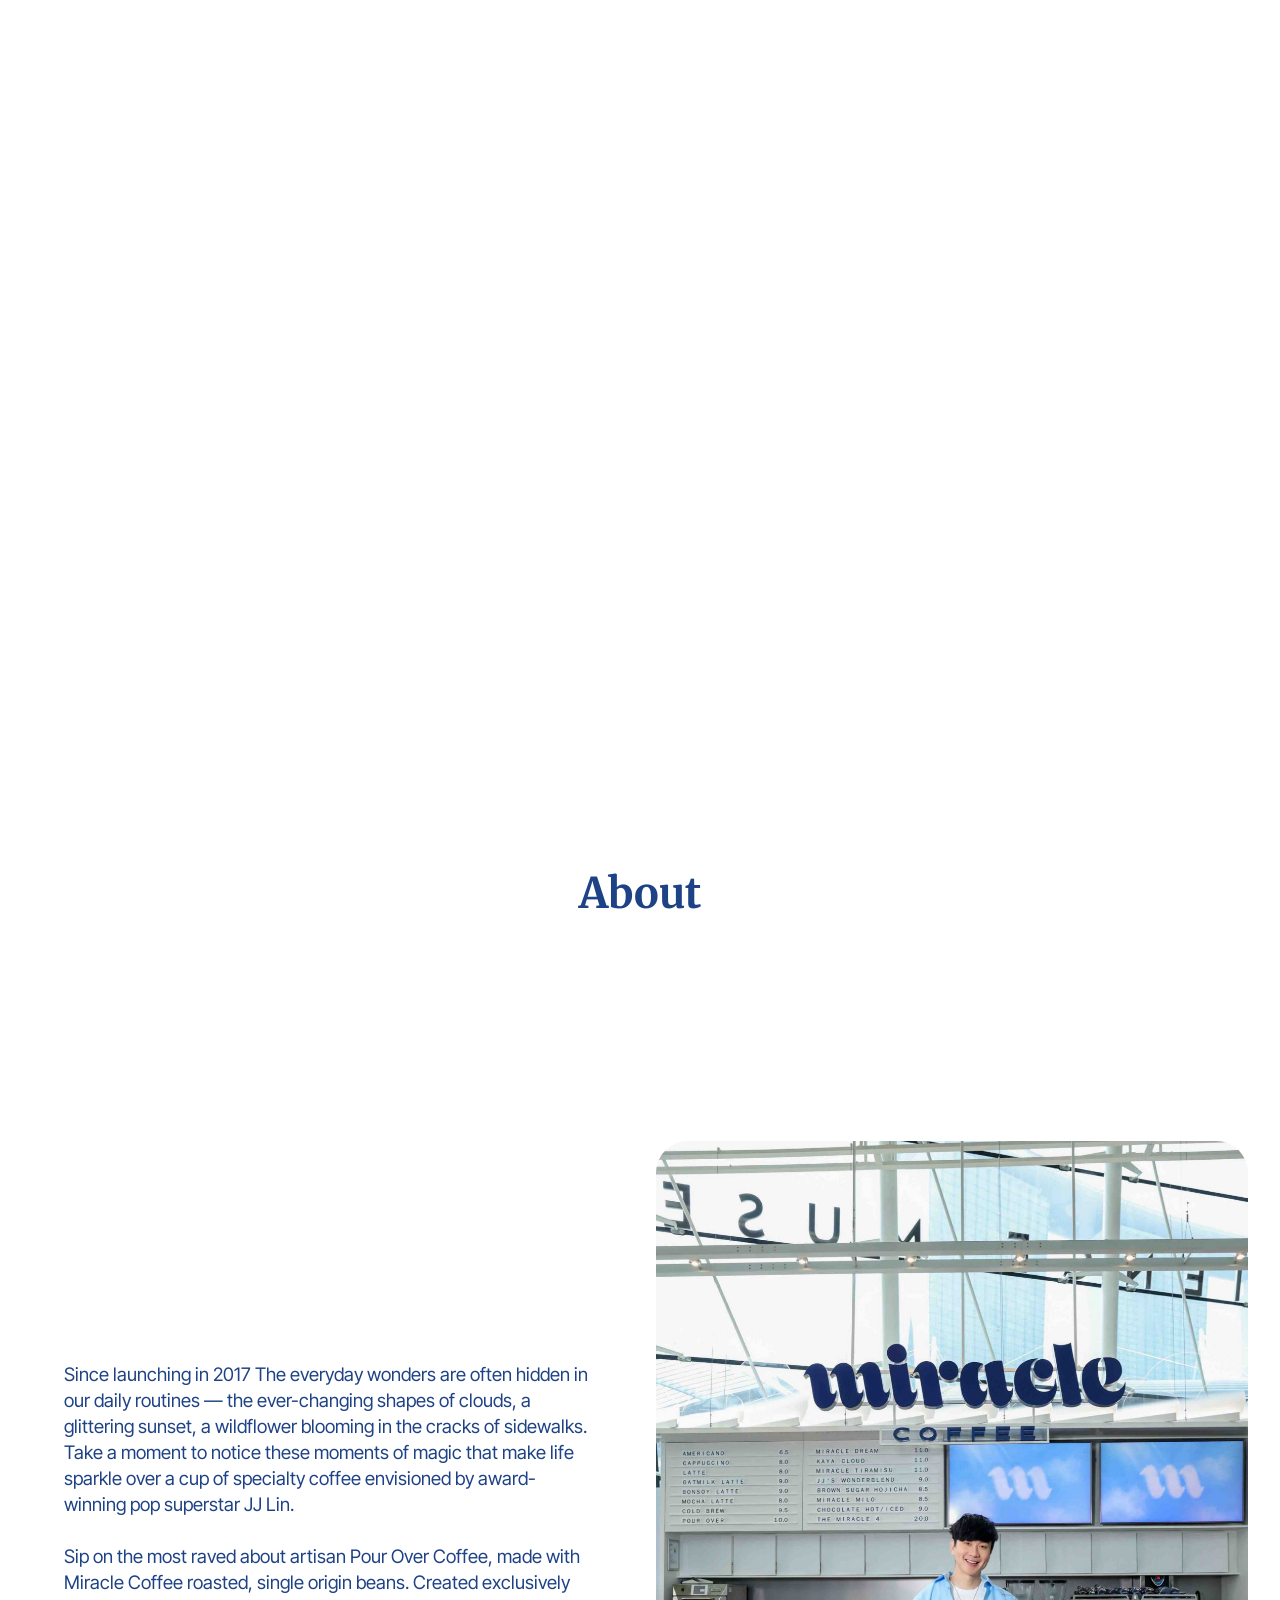
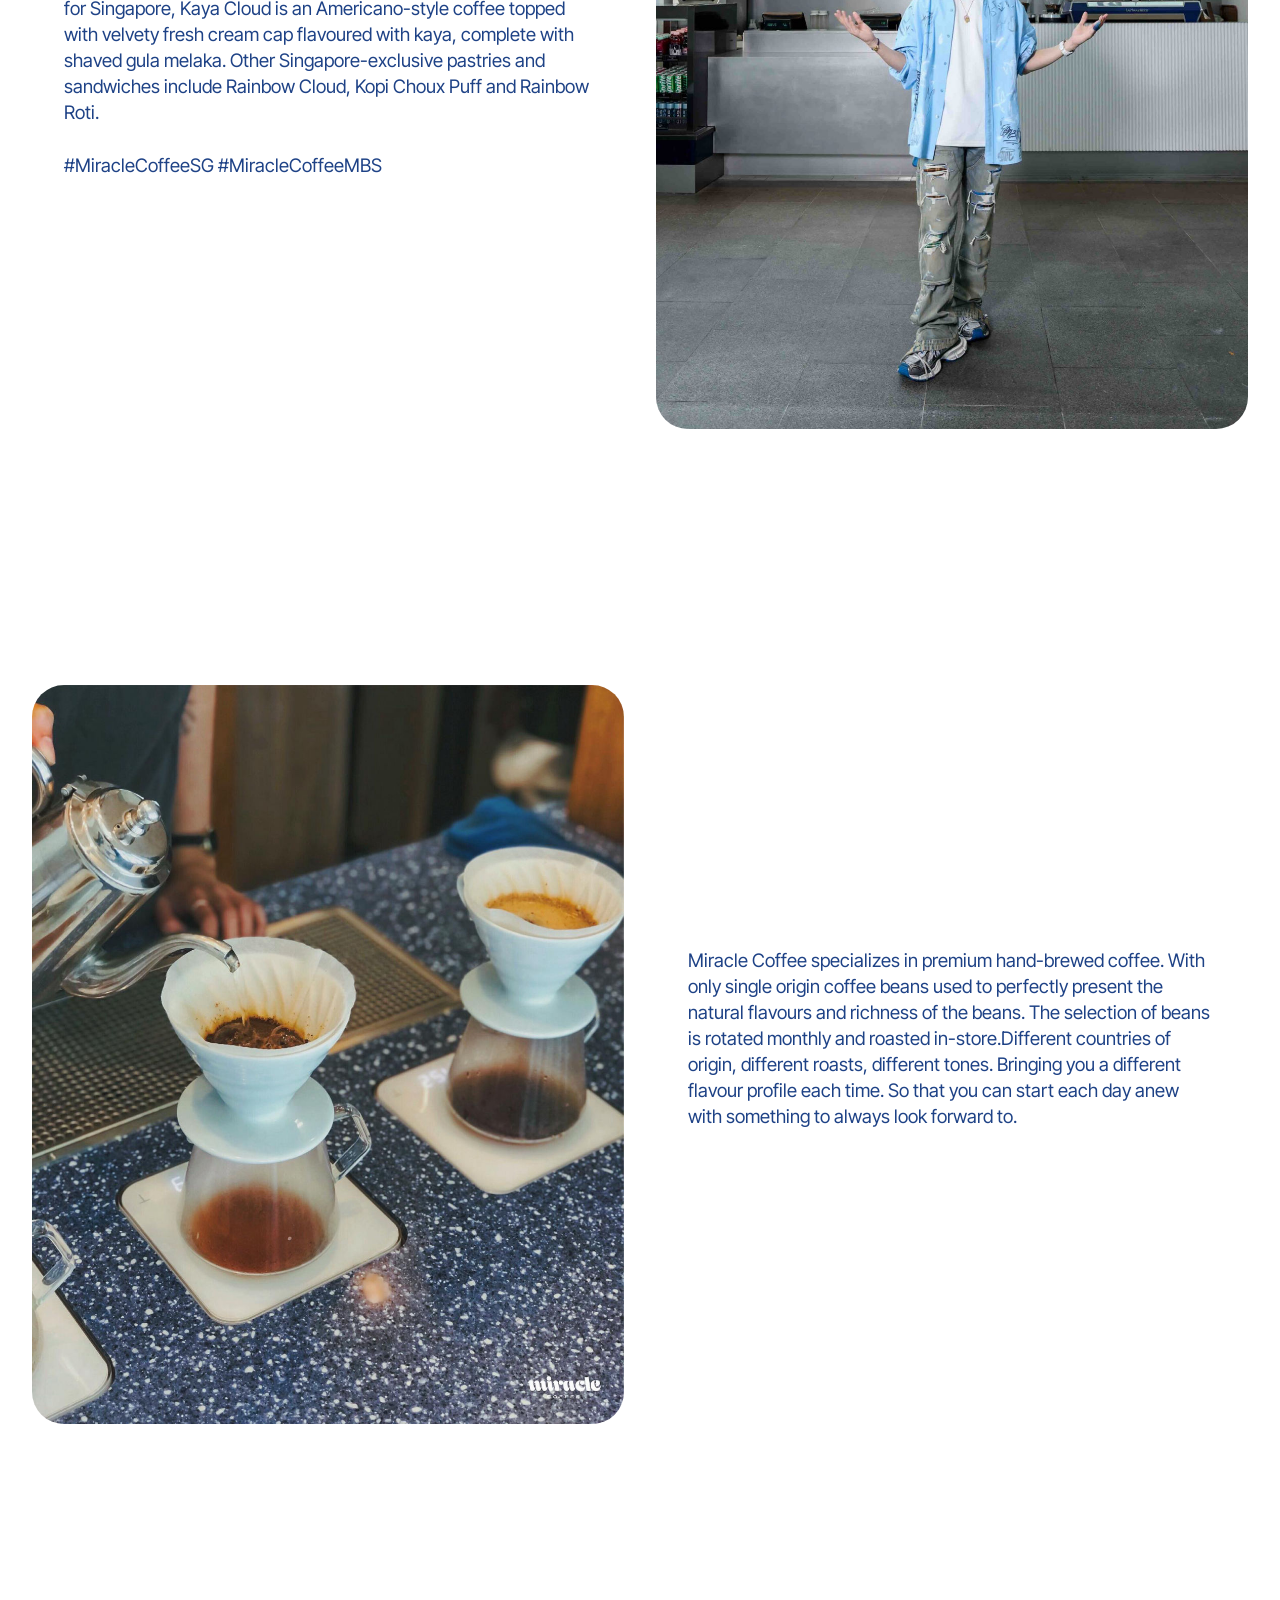
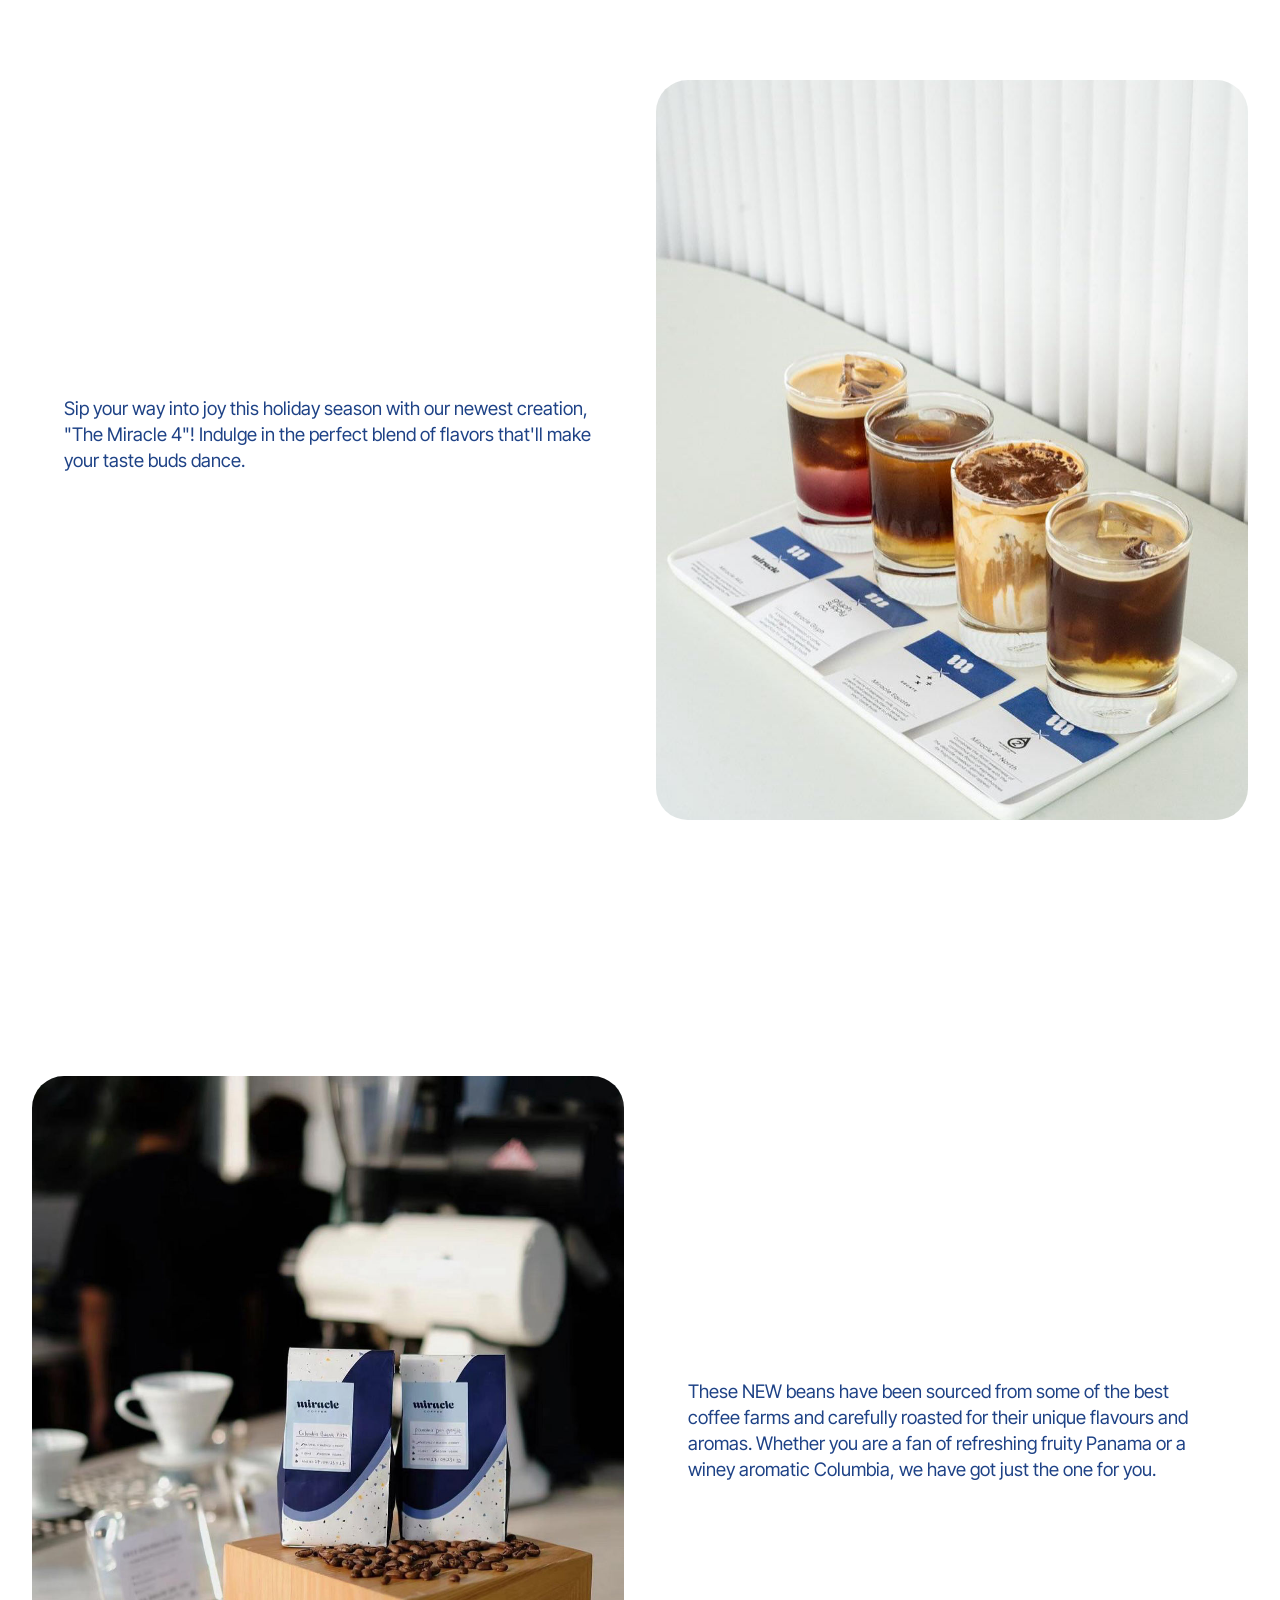
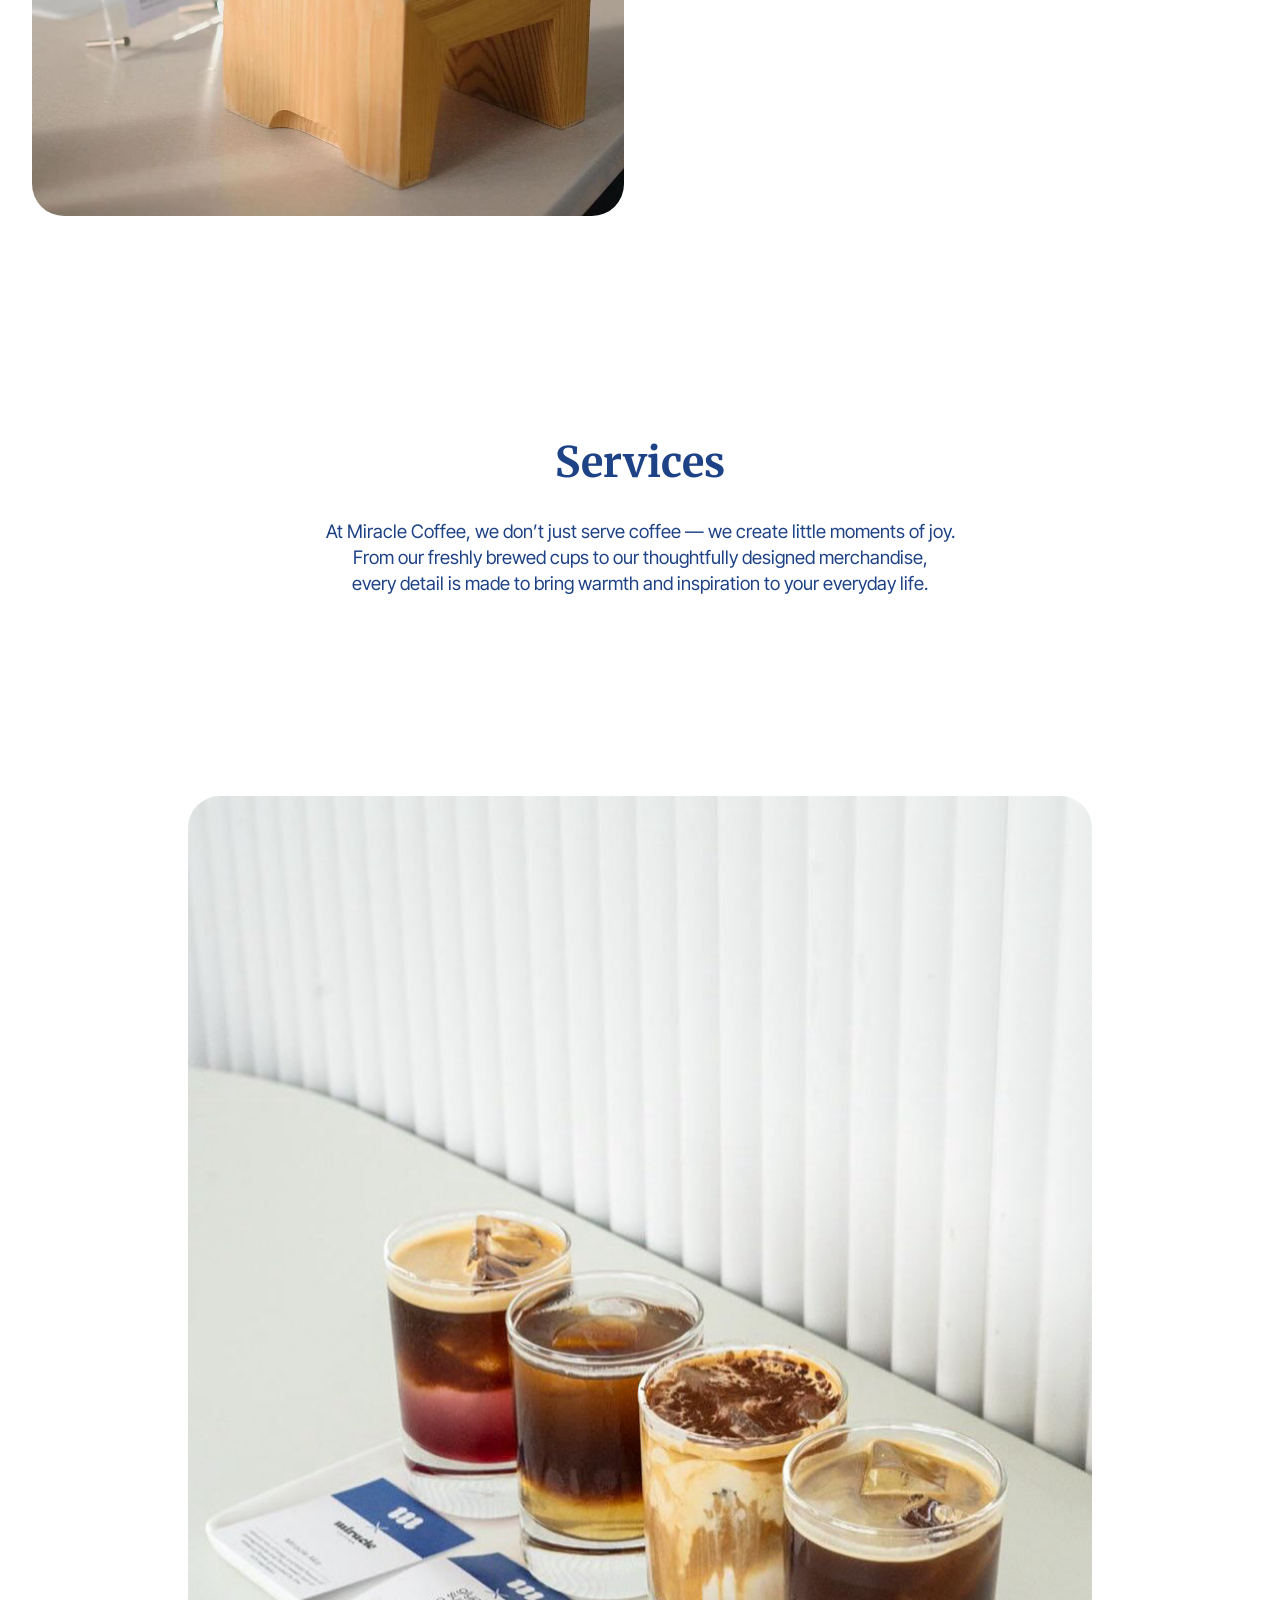
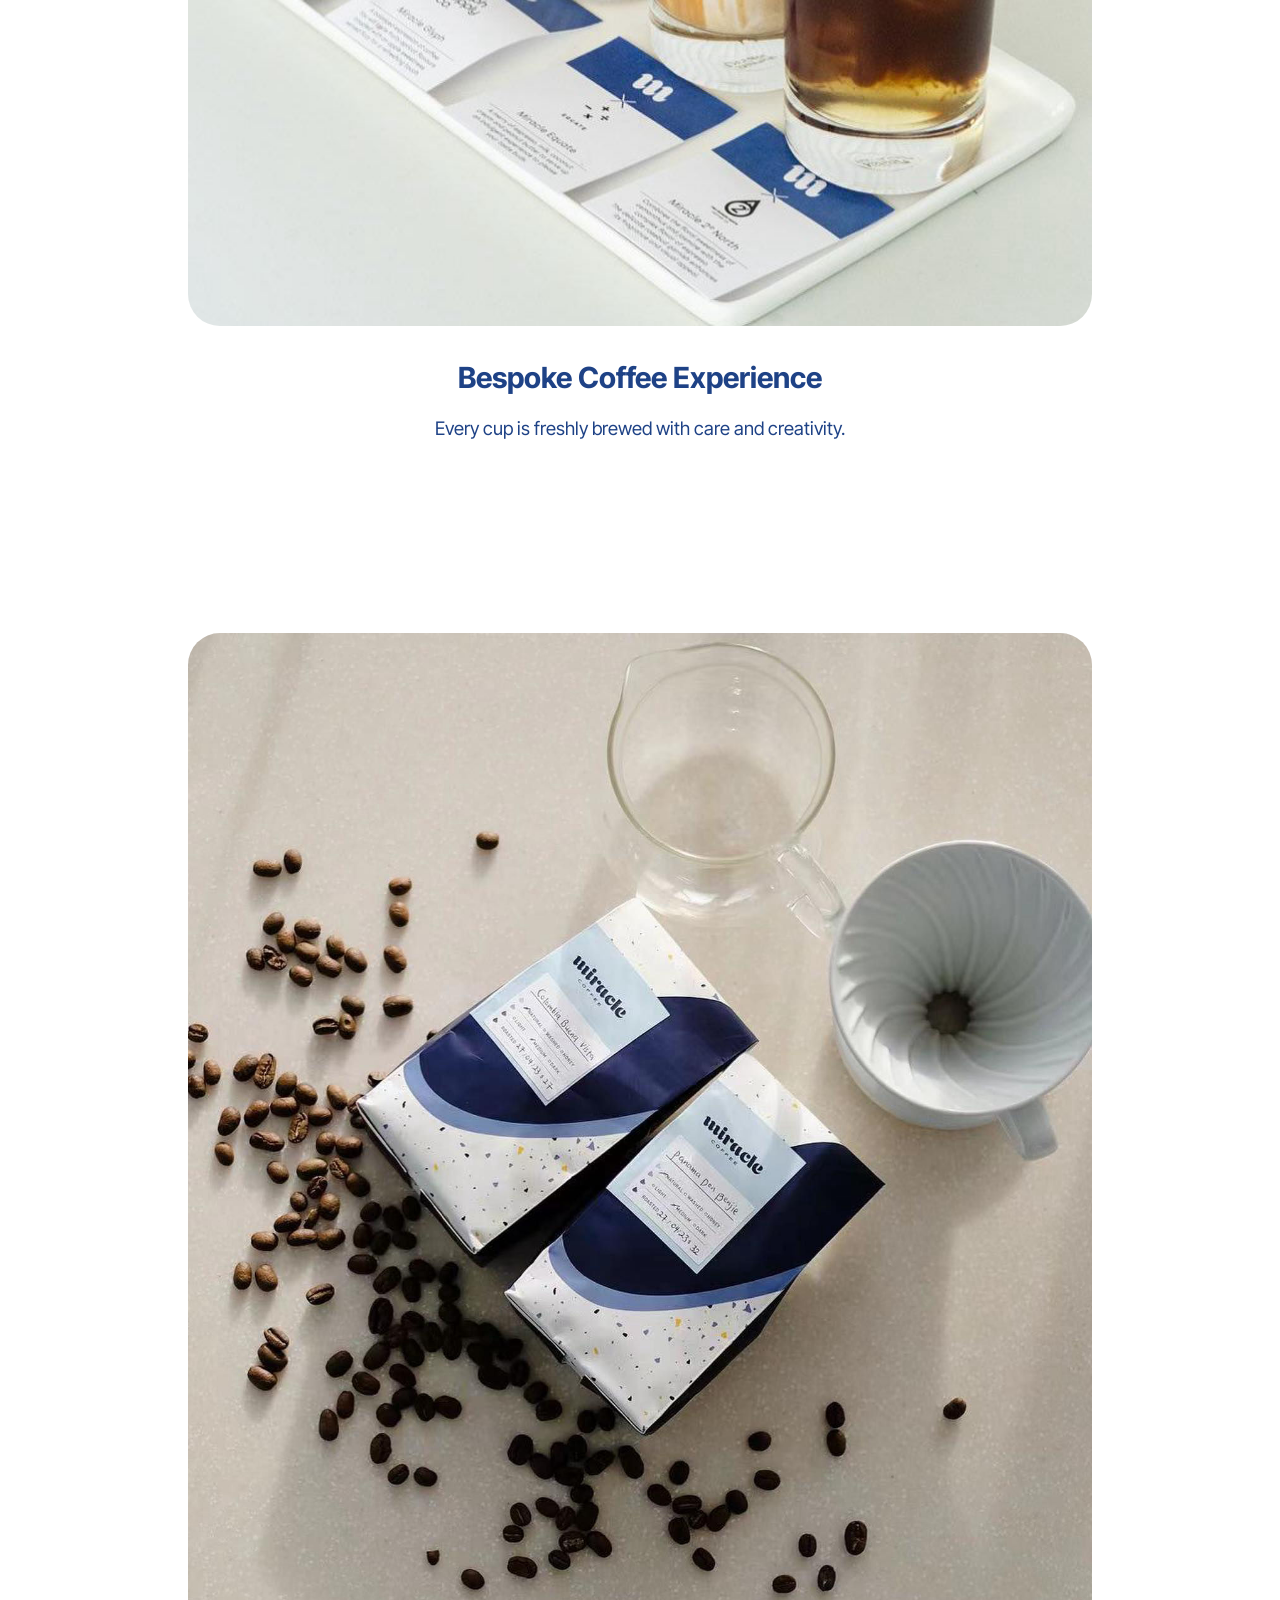
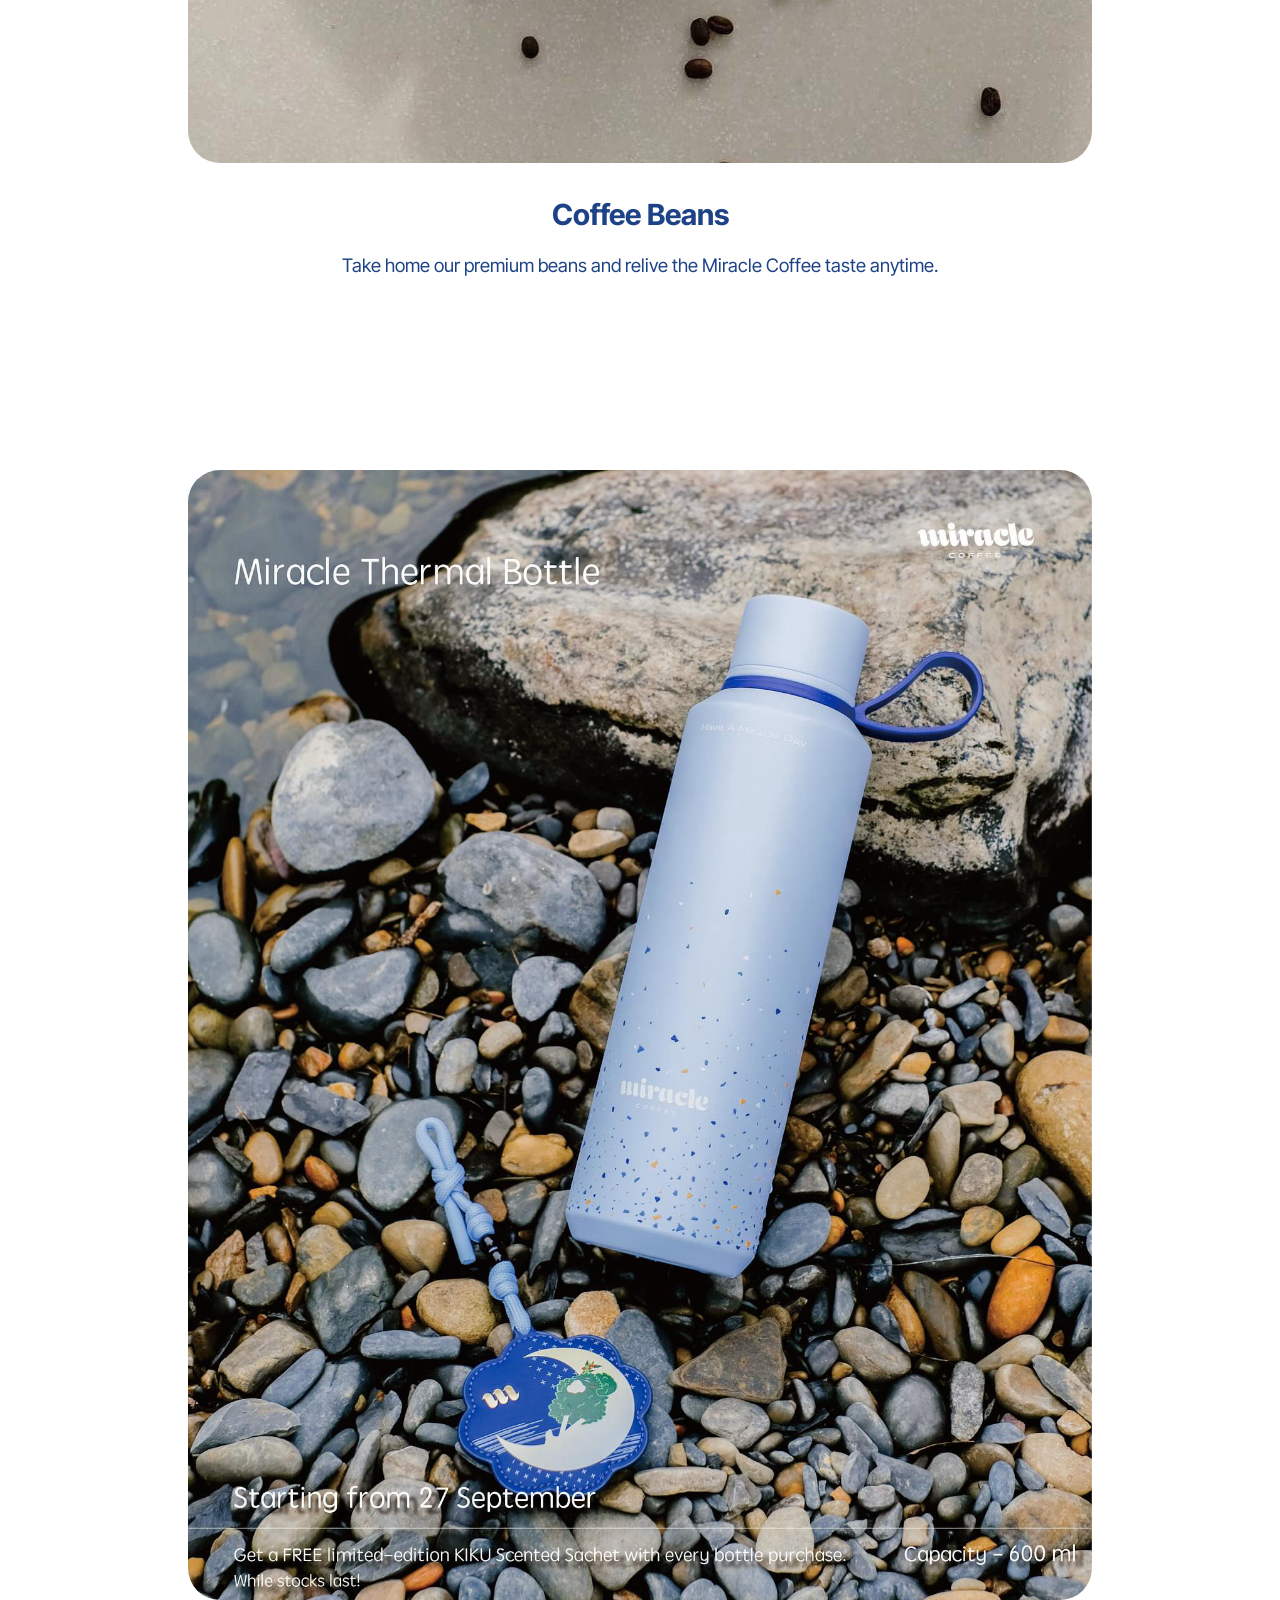
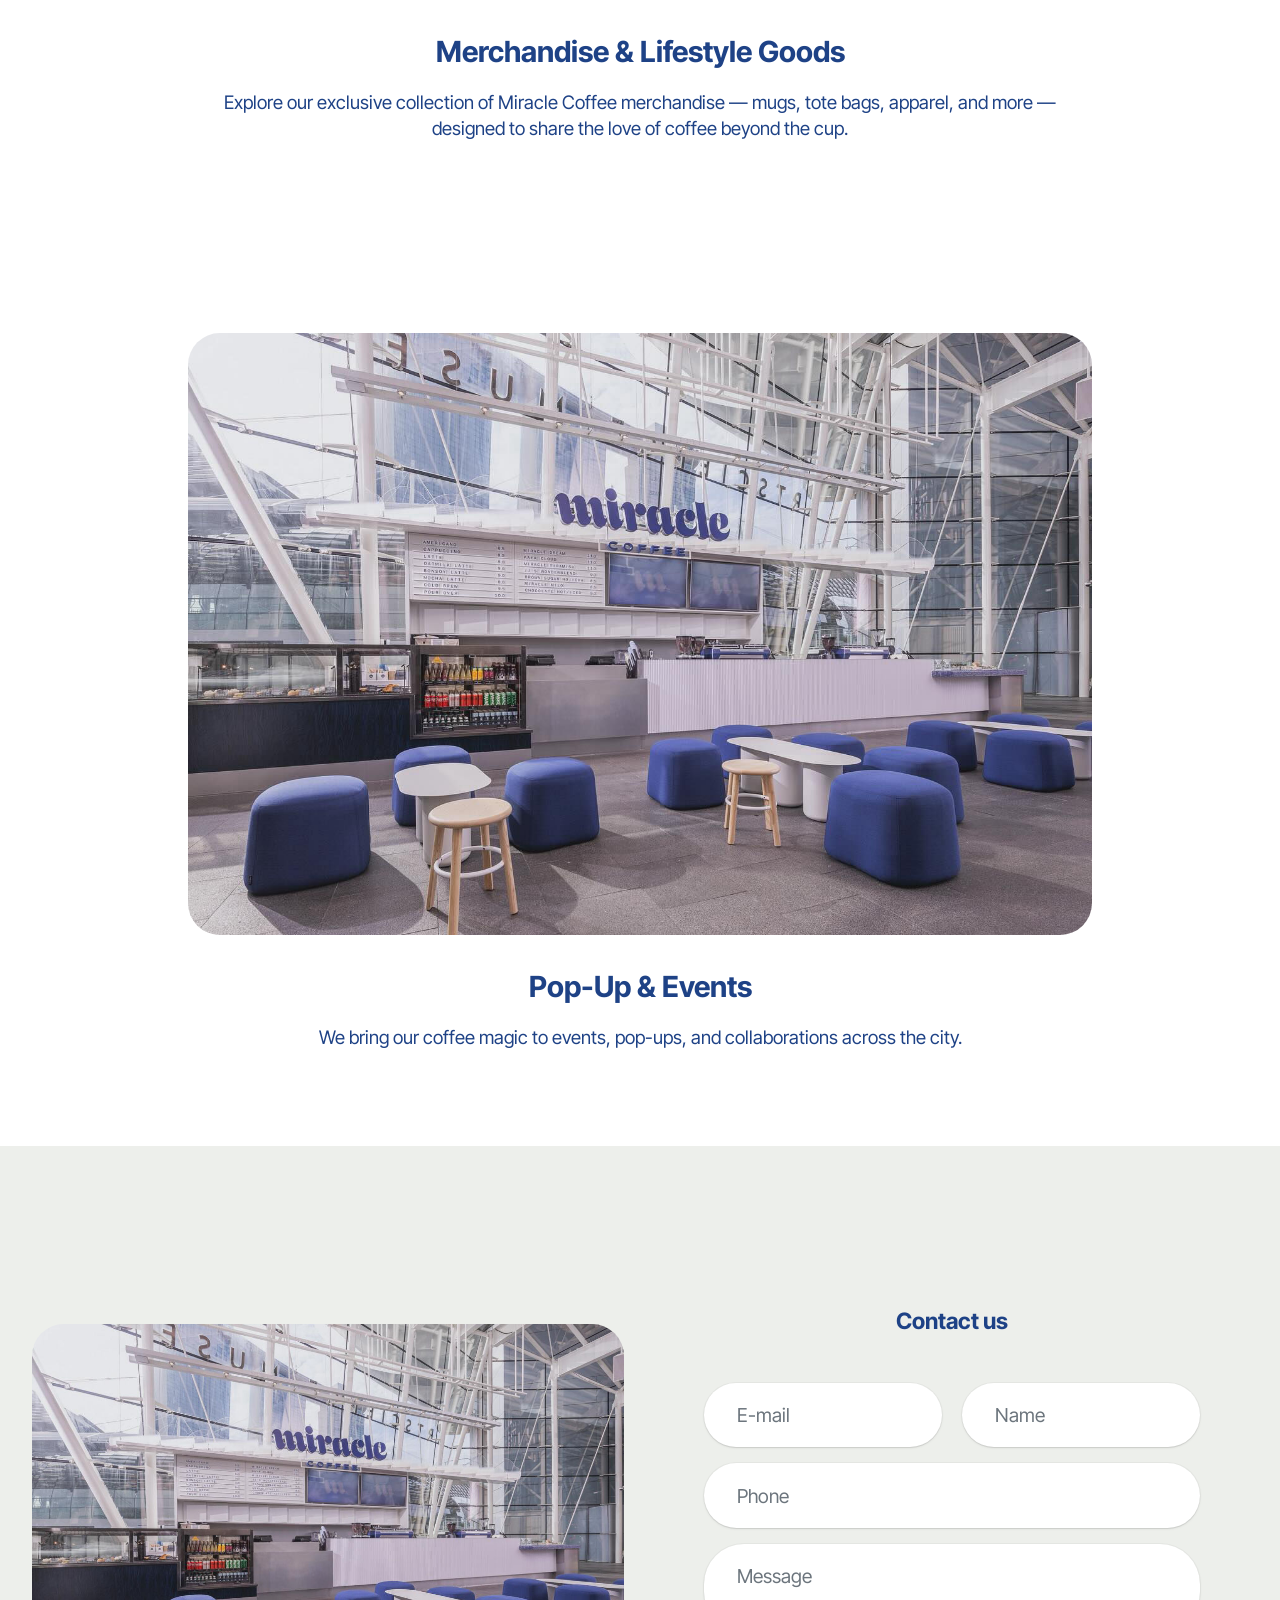
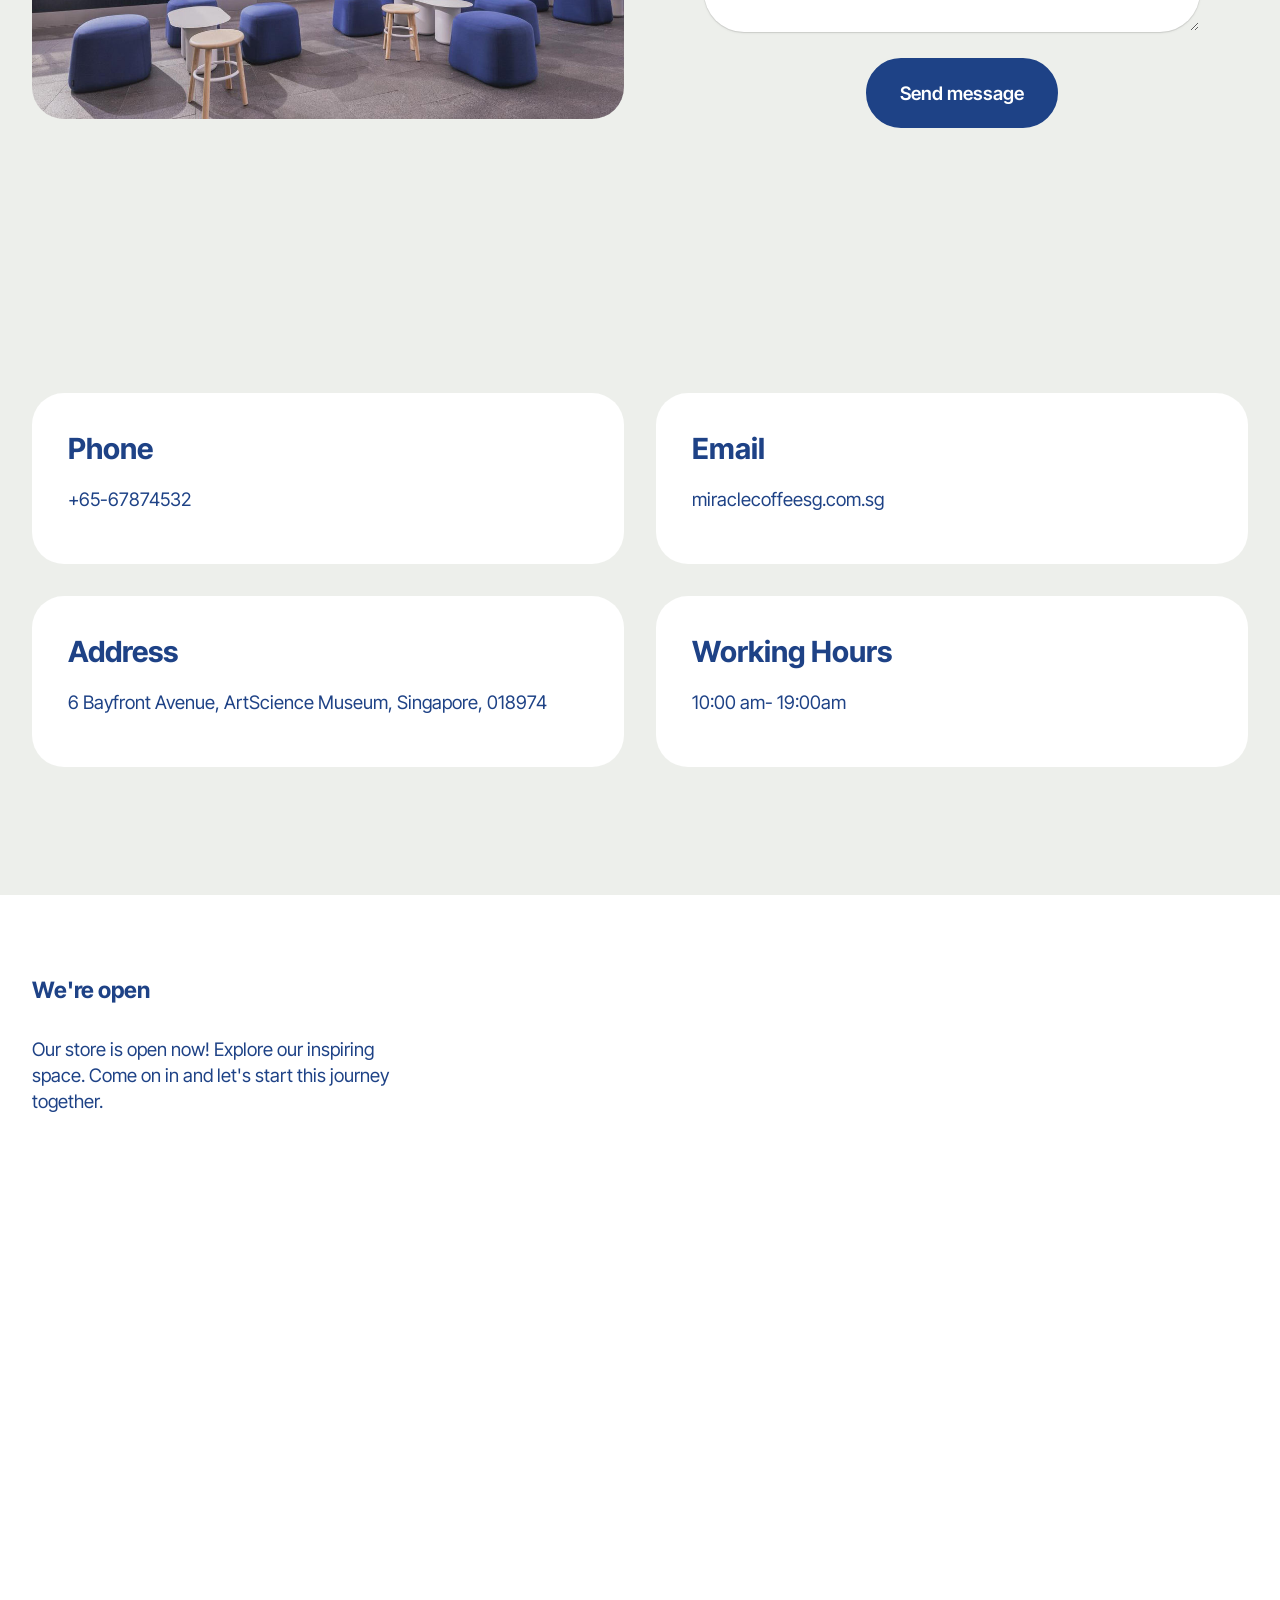
==== commit a09be28a: "create github pages" ====
--- a/index.html
+++ b/index.html
@@ -23,7 +23,7 @@
   <noscript><link rel="stylesheet" href="https://fonts.googleapis.com/css?family=Inter+Tight:100,200,300,400,500,600,700,800,900,100i,200i,300i,400i,500i,600i,700i,800i,900i&display=swap"></noscript>
   <link rel="preload" href="https://fonts.googleapis.com/css?family=Roboto+Condensed:100,200,300,400,500,600,700,800,900,100i,200i,300i,400i,500i,600i,700i,800i,900i&display=swap" as="style" onload="this.onload=null;this.rel='stylesheet'">
   <noscript><link rel="stylesheet" href="https://fonts.googleapis.com/css?family=Roboto+Condensed:100,200,300,400,500,600,700,800,900,100i,200i,300i,400i,500i,600i,700i,800i,900i&display=swap"></noscript>
-  <link rel="preload" as="style" href="assets/mobirise/css/mbr-additional.css?v=QnxWEK"><link rel="stylesheet" href="assets/mobirise/css/mbr-additional.css?v=QnxWEK" type="text/css">
+  <link rel="preload" as="style" href="assets/mobirise/css/mbr-additional.css?v=maelVZ"><link rel="stylesheet" href="assets/mobirise/css/mbr-additional.css?v=maelVZ" type="text/css">
 
   
   
@@ -462,7 +462,7 @@
                     
                 </div>
                 <div class="col-lg-12 mx-auto mbr-form" data-form-type="formoid">
-                    <form action="https://mobirise.eu/" method="POST" class="mbr-form form-with-styler" data-form-title="Form Name"><input type="hidden" name="email" data-form-email="true" value="NLf2gtiGwR+pL2xW/X0mYEROpeFLIFJo2zgCKSuoPj/5DyBtV7XwCK6qNZEy+xjfu8vmSOctdzqtq50IfkdhKQK4F7I5UCKDm4Ts3pv60+FD7kVR47ZIGSKyRYqxaKgF">
+                    <form action="https://mobirise.eu/" method="POST" class="mbr-form form-with-styler" data-form-title="Form Name"><input type="hidden" name="email" data-form-email="true" value="gJcXuCCUVEsvom/1BmRQWyYoPsr7Vi7L5Okvc8TIShpf+gtojPBLOZkgtaeyNF/9dcrusAIsBdi49M+7MZ8cZMkj9mTbKcznc1TWowWK11p+jzBTwq07uPjd6y/MFFst">
                         <div class="row">
                             <div hidden="hidden" data-form-alert="" class="alert alert-success col-12">Thanks for filling out the form!</div>
                             <div hidden="hidden" data-form-alert-danger="" class="alert alert-danger col-12">
@@ -668,8 +668,8 @@
 			</div>
 		</div>
 	</div>
-</section>
+</section><section class="display-7" style="padding: 0;align-items: center;justify-content: center;flex-wrap: wrap;    align-content: center;display: flex;position: relative;height: 4rem;"><a href="https://mobiri.se/4250557" style="flex: 1 1;height: 4rem;position: absolute;width: 100%;z-index: 1;"><img alt="" style="height: 4rem;" src="[data-uri]"></a><p style="margin: 0;text-align: center;" class="display-7">&#8204;</p><a style="z-index:1" href="https://mobirise.com/builder/ai-website-generator.html">AI Website Generator</a></section><script src="assets/bootstrap/js/bootstrap.bundle.min.js"></script>  <script src="assets/parallax/jarallax.js"></script>  <script src="assets/smoothscroll/smooth-scroll.js"></script>  <script src="assets/ytplayer/index.js"></script>  <script src="assets/dropdown/js/navbar-dropdown.js"></script>  <script src="assets/scrollgallery/scroll-gallery.js"></script>  <script src="assets/theme/js/script.js"></script>  <script src="assets/formoid/formoid.min.js"></script>  
   
   
 </body>
-</html>
+</html>
